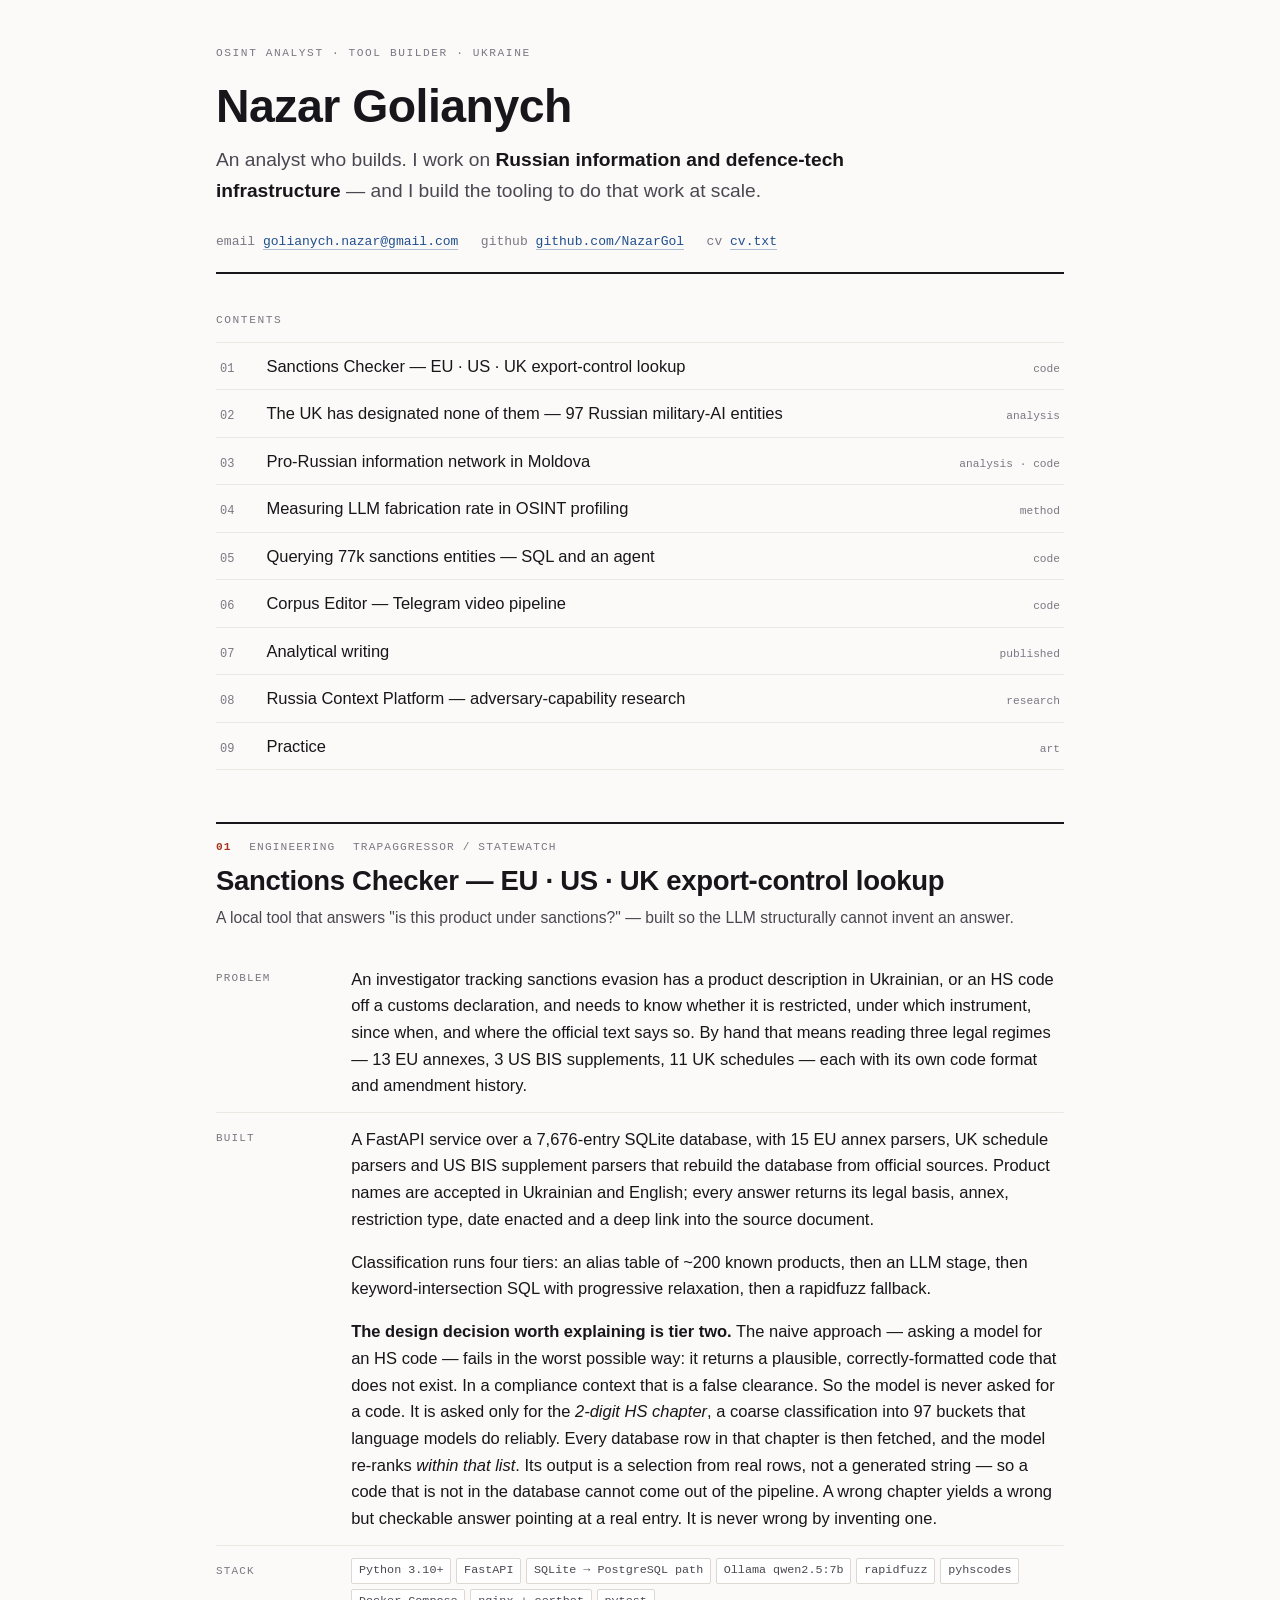
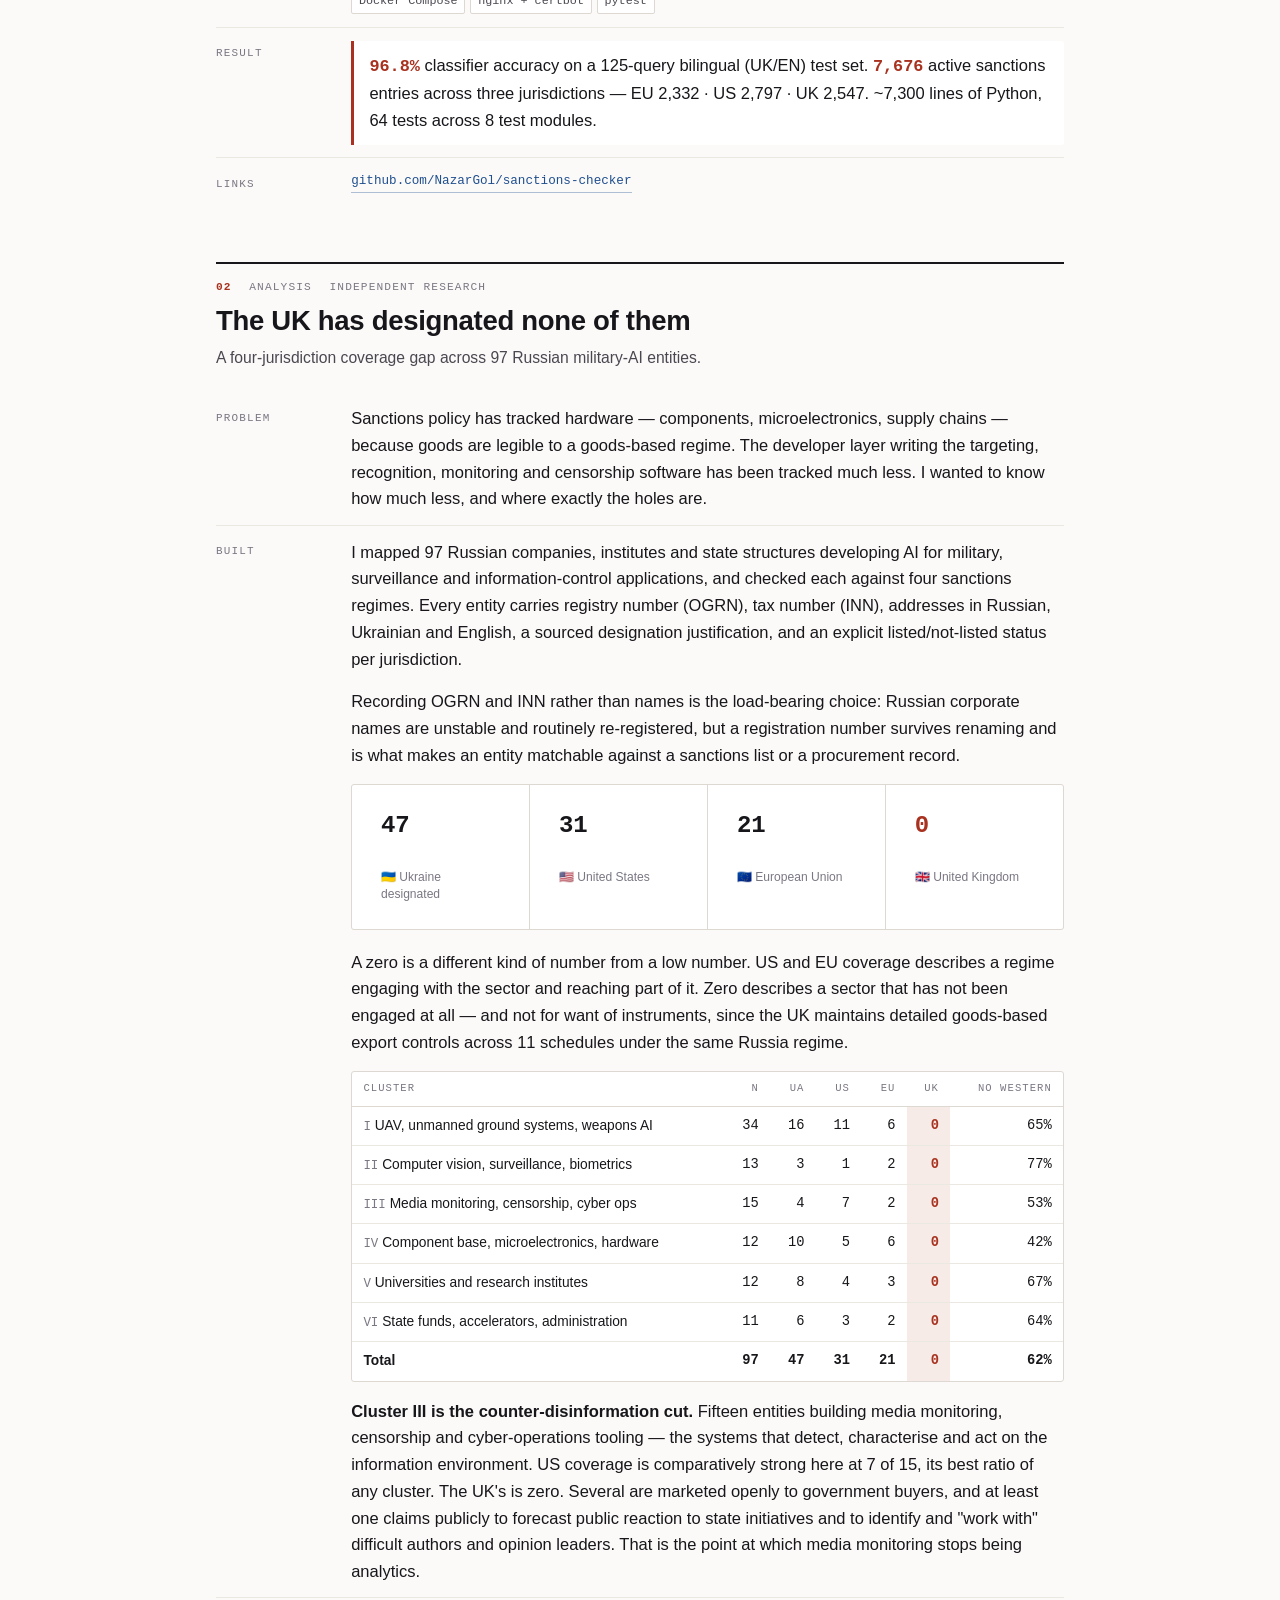
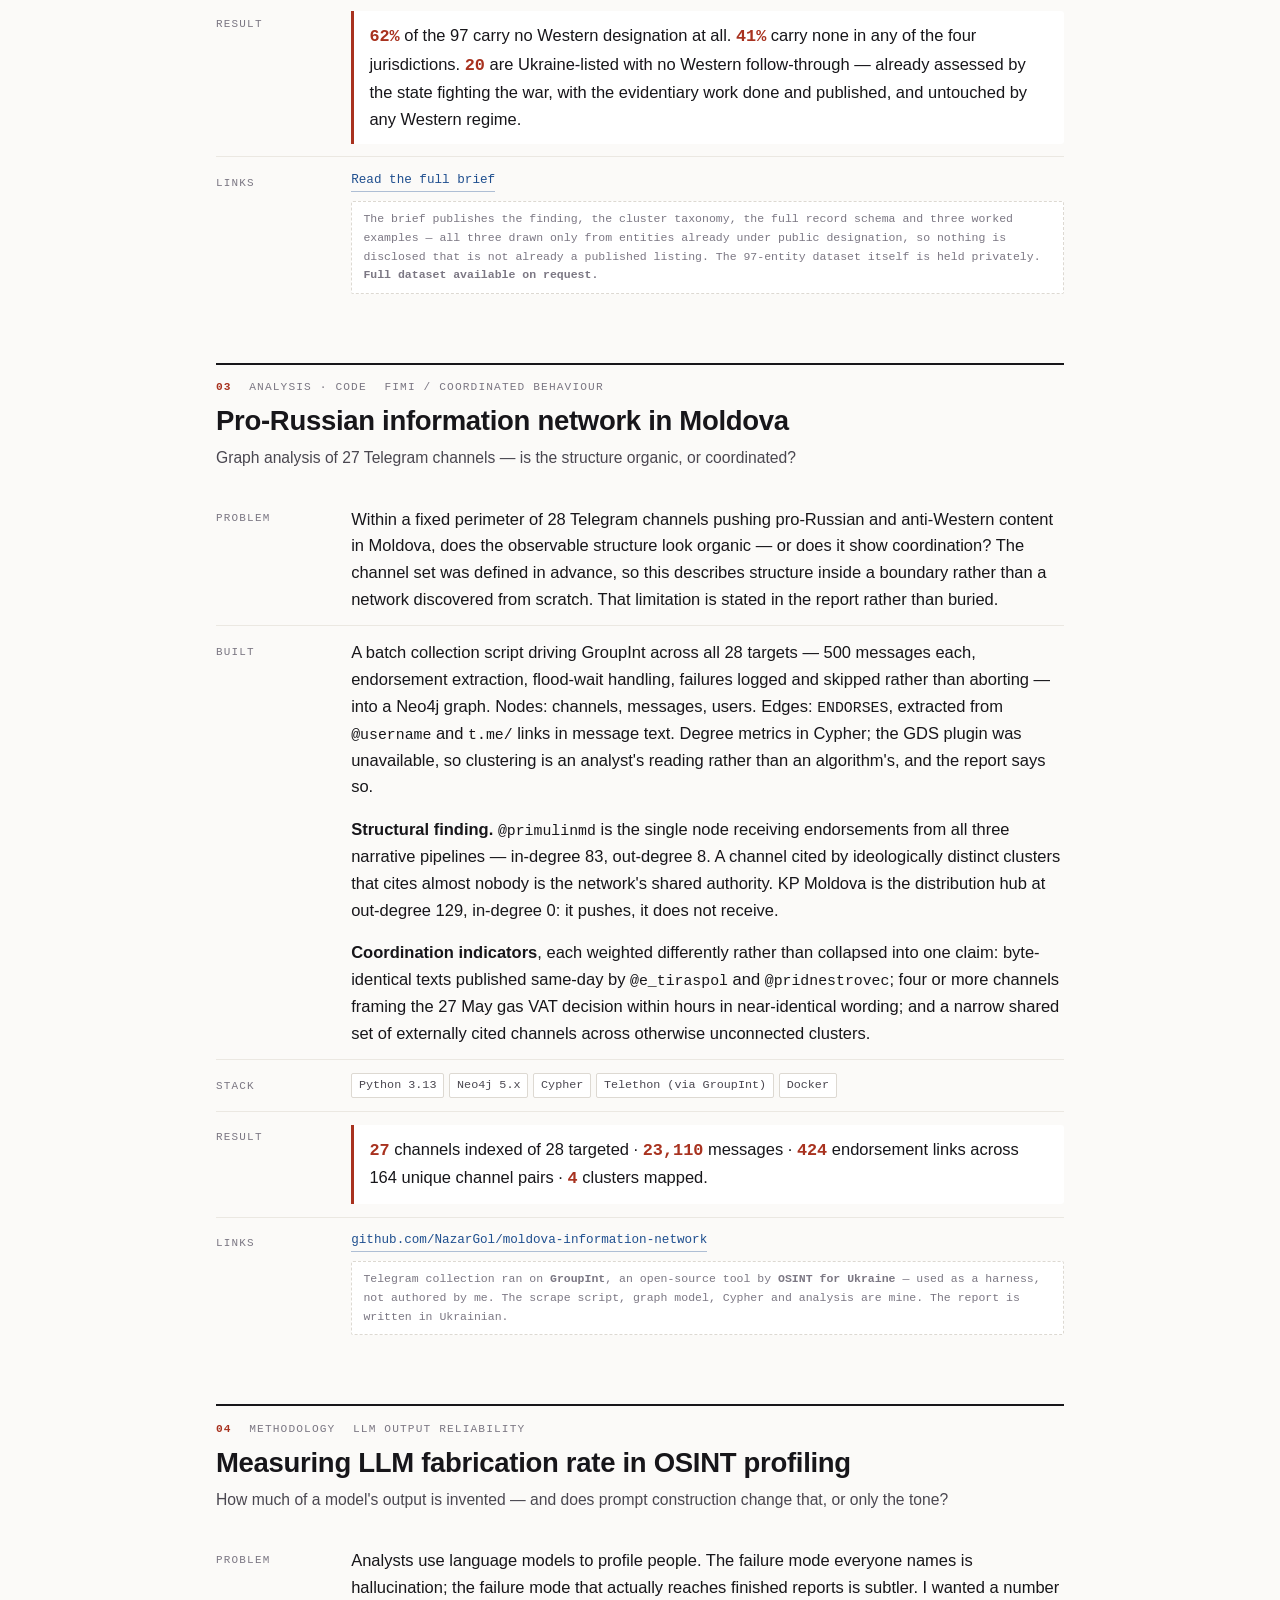
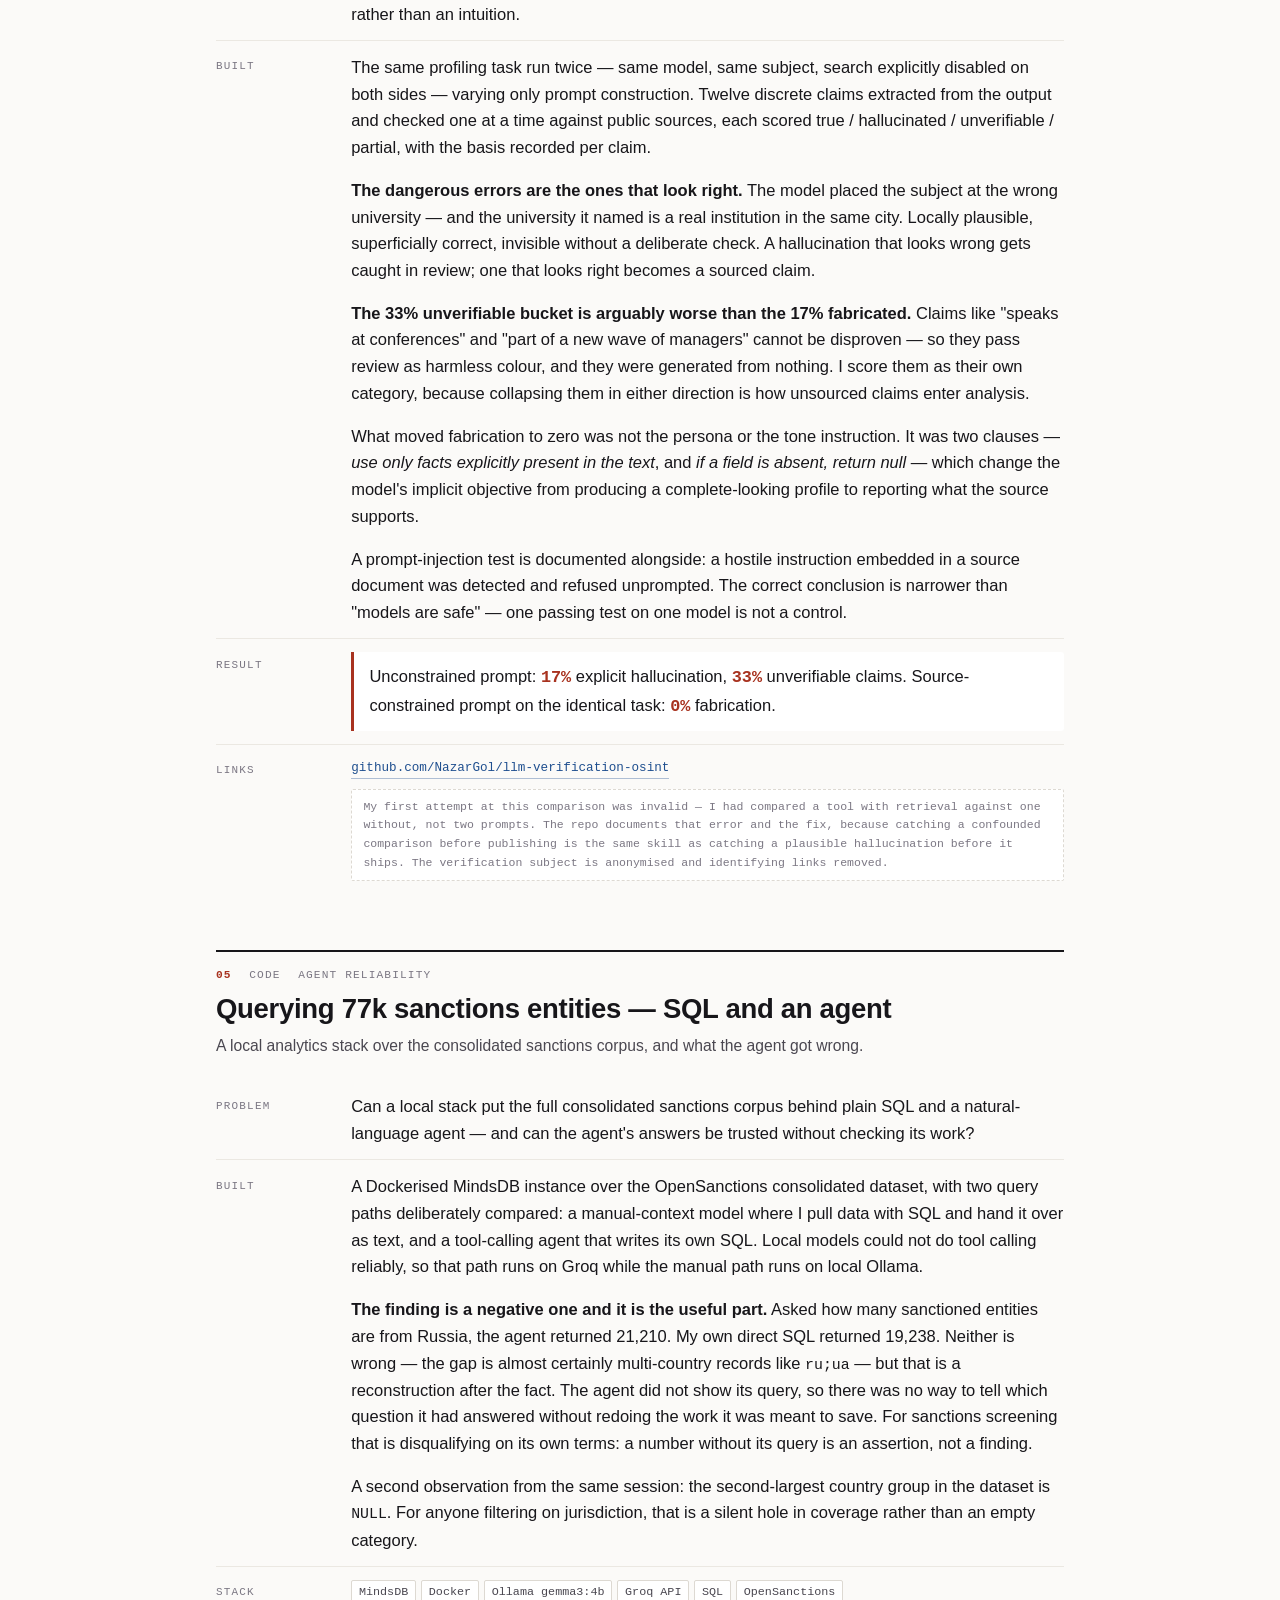
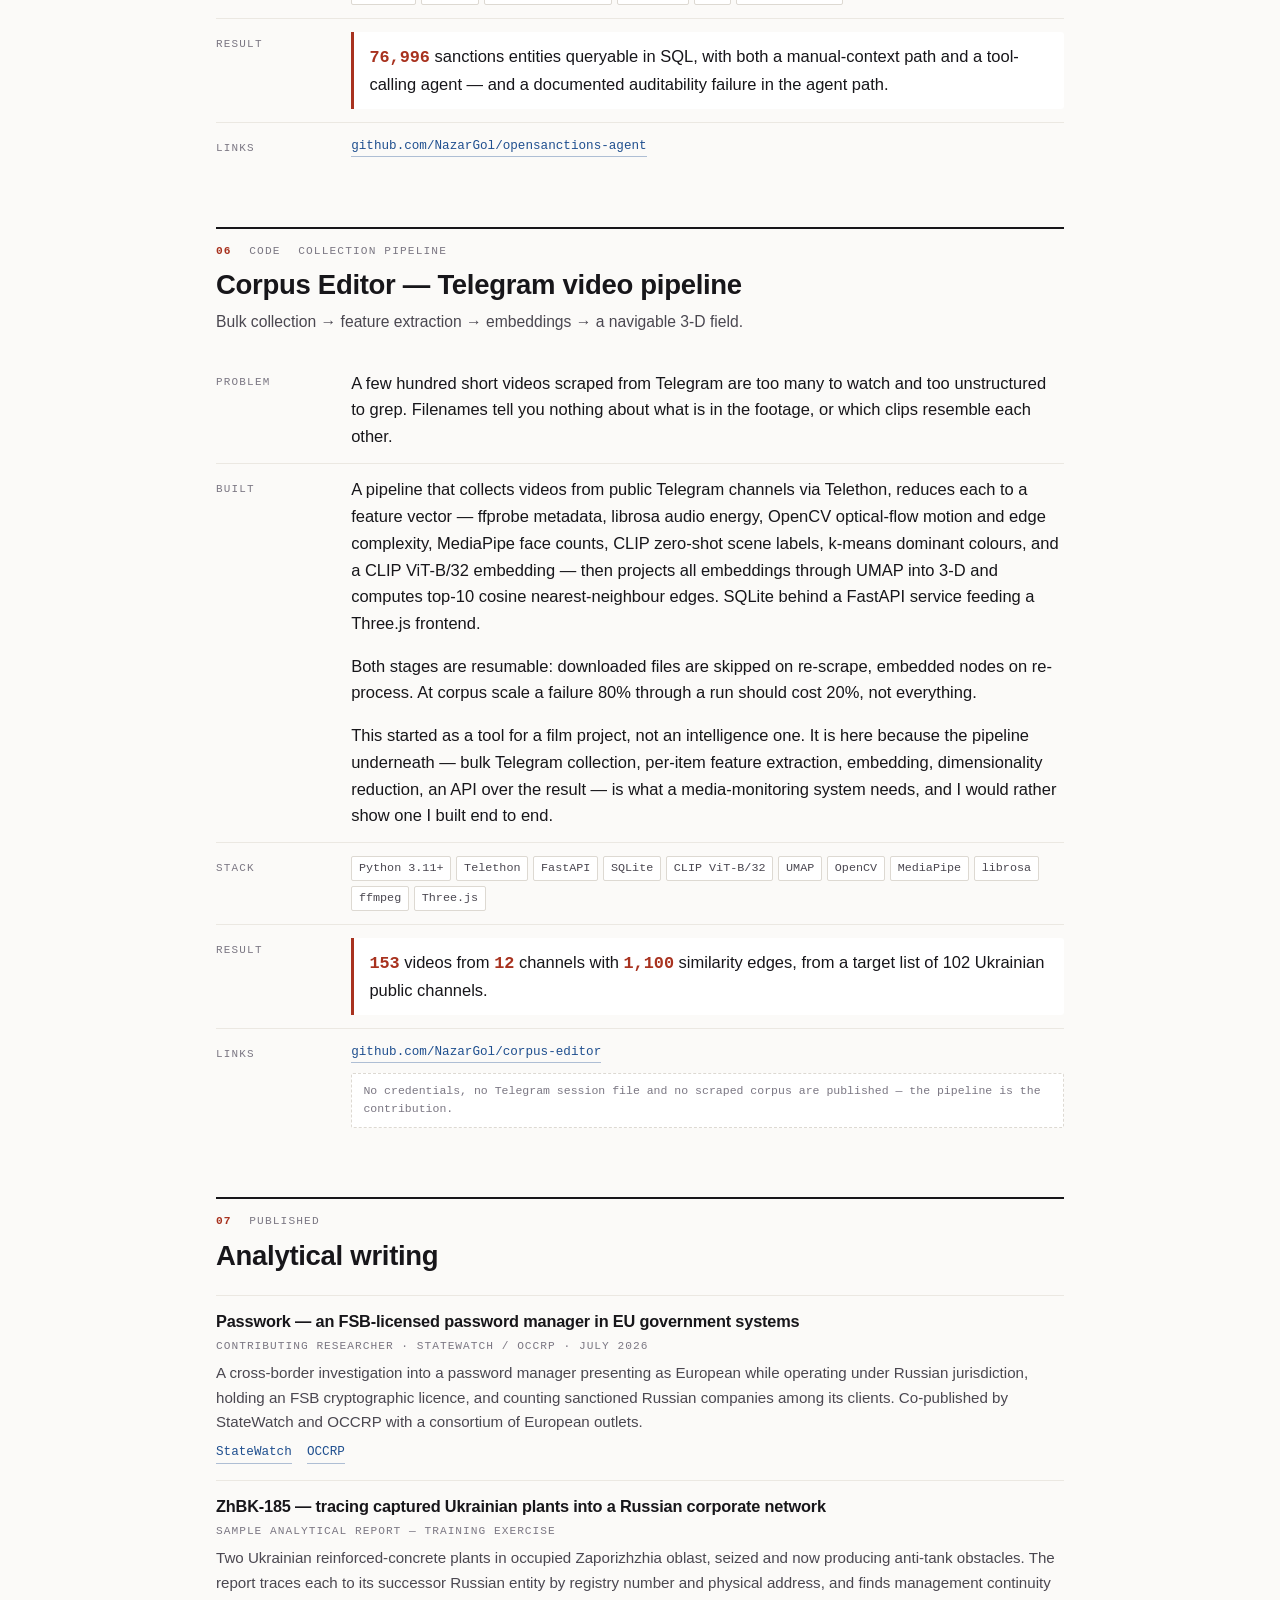
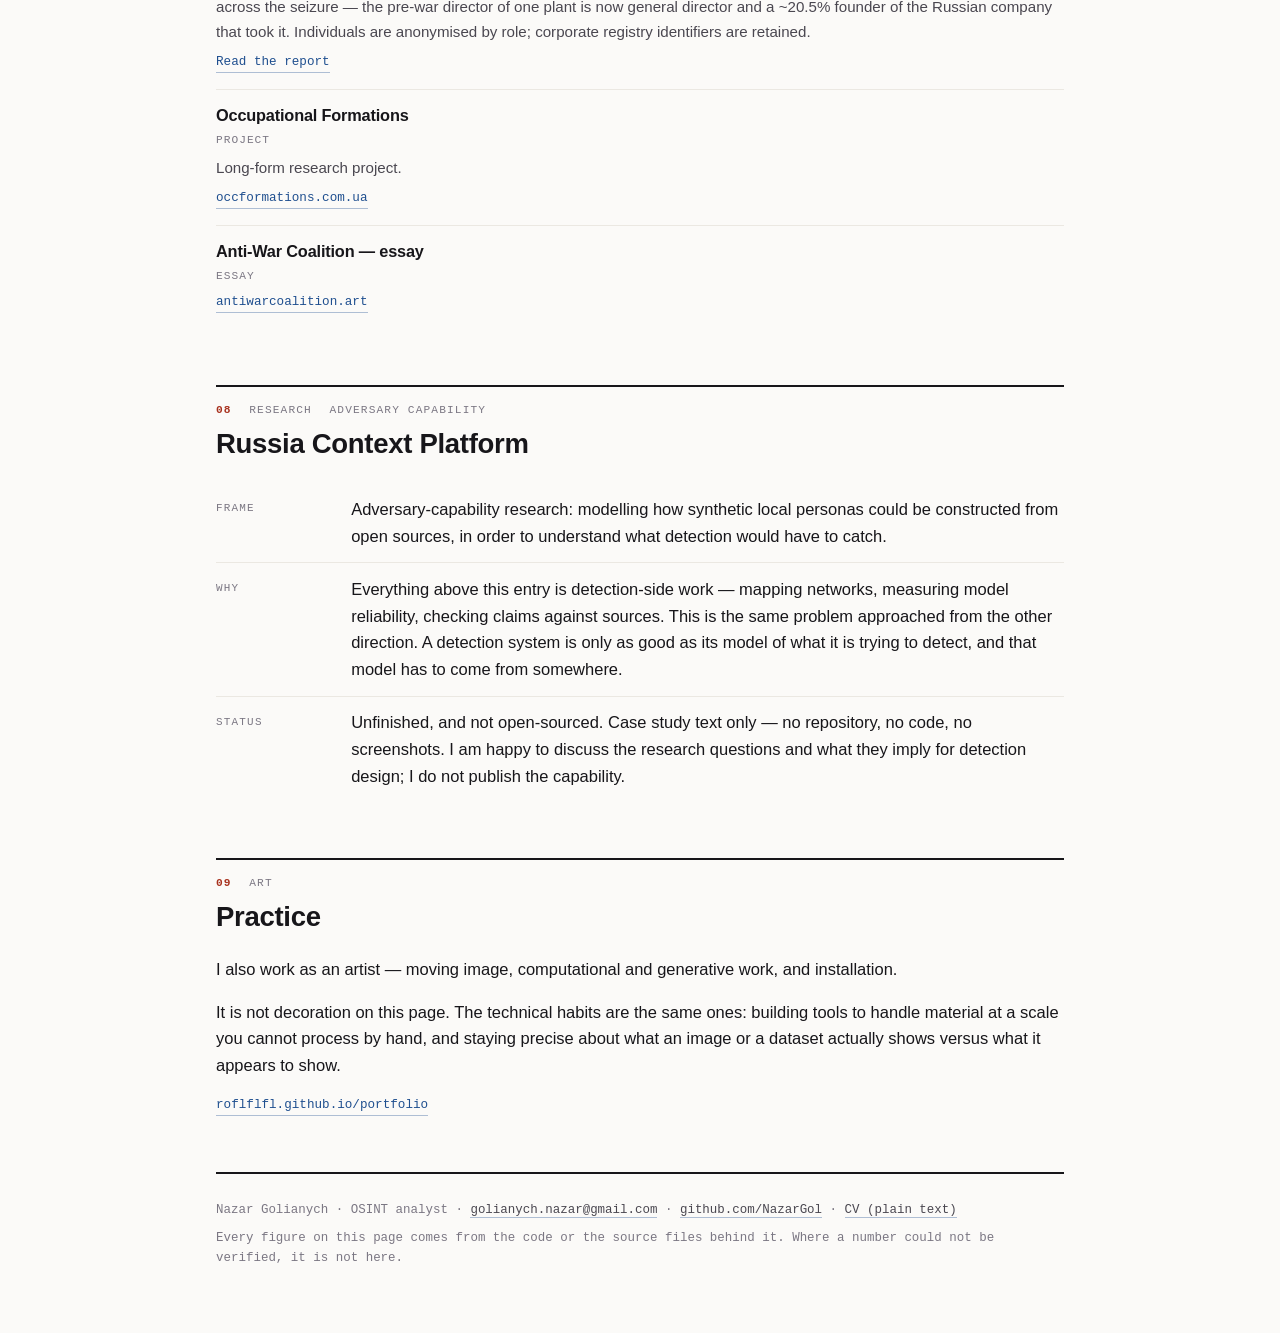
==== index.html @ b8a7a2e7 "Render briefs as standalone HTML pages GitHub Pages serves .md as raw text, so the two analytical br" ====
<!DOCTYPE html>
<html lang="en">
<head>
<meta charset="utf-8">
<meta name="viewport" content="width=device-width, initial-scale=1">
<title>Nazar Golianych — OSINT analyst who builds</title>
<meta name="description" content="OSINT analyst and tool-builder. Russian information and defence-tech infrastructure, and the tooling to do that work at scale.">
<style>
:root{
  --bg:#fbfaf8; --panel:#ffffff; --ink:#17161a; --ink-2:#4a4750; --ink-3:#7b7783;
  --rule:#ddd9d2; --rule-2:#ebe8e2;
  --stamp:#a8321f; --stamp-bg:#f7ebe8;
  --null:#a5a1a9; --null-bg:#f2f0ed;
  --link:#1f4f8f;
  --mono:ui-monospace,"SF Mono",SFMono-Regular,Menlo,Consolas,"Liberation Mono",monospace;
  --sans:-apple-system,BlinkMacSystemFont,"Segoe UI",Inter,Roboto,"Helvetica Neue",Arial,sans-serif;
}
@media (prefers-color-scheme:dark){
  :root:not([data-theme="light"]){
    --bg:#131318; --panel:#191920; --ink:#eceae6; --ink-2:#b3afb8; --ink-3:#837f8b;
    --rule:#2f2f39; --rule-2:#24242c;
    --stamp:#e8705a; --stamp-bg:#2c1b18;
    --null:#6e6a76; --null-bg:#212129;
    --link:#7aa9e6;
  }
}
:root[data-theme="dark"]{
  --bg:#131318; --panel:#191920; --ink:#eceae6; --ink-2:#b3afb8; --ink-3:#837f8b;
  --rule:#2f2f39; --rule-2:#24242c;
  --stamp:#e8705a; --stamp-bg:#2c1b18;
  --null:#6e6a76; --null-bg:#212129;
  --link:#7aa9e6;
}
*{box-sizing:border-box}
html{-webkit-text-size-adjust:100%}
body{
  margin:0; background:var(--bg); color:var(--ink);
  font-family:var(--sans); font-size:16.5px; line-height:1.62;
  font-variant-numeric:tabular-nums;
}
.wrap{max-width:56rem; margin:0 auto; padding:0 1.5rem}
a{color:var(--link); text-decoration:none; border-bottom:1px solid color-mix(in srgb,var(--link) 35%,transparent)}
a:hover{border-bottom-color:var(--link)}
a:focus-visible,summary:focus-visible{outline:2px solid var(--stamp); outline-offset:3px; border-radius:2px}
h1,h2,h3{line-height:1.22; letter-spacing:-0.011em; font-weight:640; margin:0}
p{margin:0 0 1rem}
ul{margin:0 0 1rem; padding-left:1.15rem}
li{margin:.3rem 0}
code,.mono{font-family:var(--mono); font-size:.9em}

/* ---------- masthead ---------- */
header.top{border-bottom:2px solid var(--ink); padding:2.75rem 0 1.25rem; margin-bottom:2.5rem}
.eyebrow{font-family:var(--mono); font-size:.7rem; letter-spacing:.14em; text-transform:uppercase; color:var(--ink-3); margin-bottom:1rem}
h1{font-size:clamp(1.9rem,5.2vw,2.9rem); margin-bottom:.6rem}
.thesis{font-size:clamp(1.02rem,2.4vw,1.2rem); color:var(--ink-2); max-width:44rem; margin-bottom:1.5rem}
.thesis strong{color:var(--ink); font-weight:620}
.contact{display:flex; flex-wrap:wrap; gap:.5rem 1.4rem; font-family:var(--mono); font-size:.815rem; color:var(--ink-2)}
.contact span.k{color:var(--ink-3)}

/* ---------- index ---------- */
nav.index{margin:0 0 3.25rem}
nav.index h2{font-family:var(--mono); font-size:.7rem; letter-spacing:.14em; text-transform:uppercase; color:var(--ink-3); font-weight:500; margin-bottom:.9rem}
nav.index ol{list-style:none; margin:0; padding:0; border-top:1px solid var(--rule-2)}
nav.index li{margin:0; border-bottom:1px solid var(--rule-2)}
nav.index a{display:flex; gap:1rem; align-items:baseline; padding:.62rem .25rem; border:0; color:var(--ink)}
nav.index a:hover{background:var(--panel); color:var(--link)}
nav.index .n{font-family:var(--mono); font-size:.75rem; color:var(--ink-3); min-width:1.9rem}
nav.index .t{flex:1}
nav.index .k{font-family:var(--mono); font-size:.7rem; color:var(--ink-3); text-align:right}

/* ---------- record ---------- */
article.rec{margin:0 0 3.5rem; scroll-margin-top:1.5rem}
.rec-head{border-top:2px solid var(--ink); padding-top:.85rem; margin-bottom:1.4rem}
.rec-meta{display:flex; flex-wrap:wrap; gap:.35rem 1.1rem; font-family:var(--mono); font-size:.7rem;
  letter-spacing:.1em; text-transform:uppercase; color:var(--ink-3); margin-bottom:.5rem}
.rec-meta .idx{color:var(--stamp); font-weight:600}
.rec h2{font-size:clamp(1.3rem,3.4vw,1.72rem); margin-bottom:.45rem}
.rec .sub{color:var(--ink-2); font-size:.98rem}

.field{display:grid; grid-template-columns:7.2rem 1fr; gap:0 1.25rem; padding:.8rem 0; border-bottom:1px solid var(--rule-2)}
.field:last-of-type{border-bottom:0}
.field > dt{font-family:var(--mono); font-size:.685rem; letter-spacing:.11em; text-transform:uppercase; color:var(--ink-3); padding-top:.28rem}
.field > dd{margin:0}
.field > dd > p:last-child{margin-bottom:0}
@media (max-width:34rem){
  .field{grid-template-columns:1fr; gap:.3rem}
  .field > dt{padding-top:0}
}

.result{background:var(--panel); border-left:3px solid var(--stamp); padding:.7rem .95rem; border-radius:0 3px 3px 0}
.result p{margin:0}
.result strong{font-family:var(--mono); font-size:1.02em; color:var(--stamp)}

.stack{display:flex; flex-wrap:wrap; gap:.32rem}
.stack span{font-family:var(--mono); font-size:.735rem; color:var(--ink-2);
  border:1px solid var(--rule); border-radius:2px; padding:.13rem .42rem; background:var(--panel)}

.links{display:flex; flex-wrap:wrap; gap:.4rem .95rem; font-family:var(--mono); font-size:.79rem}

/* ---------- jurisdiction matrix ---------- */
.matrix-wrap{overflow-x:auto; margin:0 0 1rem; border:1px solid var(--rule); border-radius:3px; background:var(--panel)}
table.matrix{border-collapse:collapse; width:100%; min-width:31rem; font-size:.86rem}
table.matrix th,table.matrix td{padding:.5rem .7rem; text-align:left; border-bottom:1px solid var(--rule-2)}
table.matrix thead th{font-family:var(--mono); font-size:.66rem; letter-spacing:.1em; text-transform:uppercase;
  color:var(--ink-3); font-weight:500; border-bottom:1px solid var(--rule); white-space:nowrap}
table.matrix tbody tr:last-child td{border-bottom:0}
table.matrix td.num,table.matrix th.num{text-align:right; font-family:var(--mono); font-variant-numeric:tabular-nums}
table.matrix tr.total td{border-top:1px solid var(--rule); font-weight:640}
td.zero{color:var(--stamp); font-weight:700; background:var(--stamp-bg)}
.cl{font-family:var(--mono); font-size:.78rem; color:var(--ink-3)}

.headline-stat{display:grid; grid-template-columns:repeat(auto-fit,minmax(8.5rem,1fr)); gap:1px;
  background:var(--rule); border:1px solid var(--rule); border-radius:3px; margin:0 0 1.15rem; overflow:hidden}
.headline-stat div{background:var(--panel); padding:.85rem .9rem}
.headline-stat .v{font-family:var(--mono); font-size:1.5rem; font-weight:650; line-height:1.1; color:var(--ink)}
.headline-stat .v.hot{color:var(--stamp)}
.headline-stat .l{font-size:.755rem; color:var(--ink-3); margin-top:.2rem; line-height:1.35}

/* ---------- writing ---------- */
.piece{border-top:1px solid var(--rule-2); padding:1rem 0}
.piece:first-of-type{border-top:0}
.piece h3{font-size:1.02rem; margin-bottom:.32rem}
.piece .role{font-family:var(--mono); font-size:.7rem; letter-spacing:.09em; text-transform:uppercase; color:var(--ink-3); margin-bottom:.42rem}
.piece p{margin-bottom:.45rem; color:var(--ink-2); font-size:.945rem}
.piece .links{margin-top:.3rem}

.flag{font-family:var(--mono); font-size:.72rem; color:var(--ink-3);
  border:1px dashed var(--rule); border-radius:2px; padding:.5rem .7rem; margin:.6rem 0 0; background:var(--panel)}

footer{border-top:2px solid var(--ink); margin-top:1.5rem; padding:1.6rem 0 3.5rem;
  font-family:var(--mono); font-size:.78rem; color:var(--ink-3)}
footer a{color:var(--ink-2)}
footer p{margin:0 0 .5rem}
.skip{position:absolute; left:-9999px}
.skip:focus{left:.5rem; top:.5rem; position:fixed; background:var(--panel); color:var(--ink);
  padding:.6rem .9rem; border:2px solid var(--stamp); border-radius:3px; z-index:9}
@media (prefers-reduced-motion:reduce){*{animation:none!important; transition:none!important; scroll-behavior:auto!important}}
@media (prefers-reduced-motion:no-preference){html{scroll-behavior:smooth}}
</style>
</head>
<body>
<a class="skip" href="#work">Skip to work</a>

<div class="wrap">

<header class="top">
  <div class="eyebrow">OSINT analyst · tool builder · Ukraine</div>
  <h1>Nazar Golianych</h1>
  <p class="thesis">An analyst who builds. I work on <strong>Russian information and defence-tech infrastructure</strong> — and I build the tooling to do that work at scale.</p>
  <div class="contact">
    <span><span class="k">email</span> <a href="mailto:golianych.nazar@gmail.com">golianych.nazar@gmail.com</a></span>
    <span><span class="k">github</span> <a href="https://github.com/NazarGol">github.com/NazarGol</a></span>
    <span><span class="k">cv</span> <a href="cv.txt">cv.txt</a></span>
  </div>
</header>

<main id="work">

<nav class="index" aria-label="Contents">
  <h2>Contents</h2>
  <ol>
    <li><a href="#sanctions-checker"><span class="n">01</span><span class="t">Sanctions Checker — EU · US · UK export-control lookup</span><span class="k">code</span></a></li>
    <li><a href="#russian-military-ai"><span class="n">02</span><span class="t">The UK has designated none of them — 97 Russian military-AI entities</span><span class="k">analysis</span></a></li>
    <li><a href="#moldova"><span class="n">03</span><span class="t">Pro-Russian information network in Moldova</span><span class="k">analysis · code</span></a></li>
    <li><a href="#llm-verification"><span class="n">04</span><span class="t">Measuring LLM fabrication rate in OSINT profiling</span><span class="k">method</span></a></li>
    <li><a href="#opensanctions"><span class="n">05</span><span class="t">Querying 77k sanctions entities — SQL and an agent</span><span class="k">code</span></a></li>
    <li><a href="#corpus-editor"><span class="n">06</span><span class="t">Corpus Editor — Telegram video pipeline</span><span class="k">code</span></a></li>
    <li><a href="#writing"><span class="n">07</span><span class="t">Analytical writing</span><span class="k">published</span></a></li>
    <li><a href="#rcp"><span class="n">08</span><span class="t">Russia Context Platform — adversary-capability research</span><span class="k">research</span></a></li>
    <li><a href="#practice"><span class="n">09</span><span class="t">Practice</span><span class="k">art</span></a></li>
  </ol>
</nav>

<!-- 01 ------------------------------------------------------------------ -->
<article class="rec" id="sanctions-checker">
  <div class="rec-head">
    <div class="rec-meta"><span class="idx">01</span><span>Engineering</span><span>TrapAggressor / StateWatch</span></div>
    <h2>Sanctions Checker — EU · US · UK export-control lookup</h2>
    <p class="sub">A local tool that answers "is this product under sanctions?" — built so the LLM structurally cannot invent an answer.</p>
  </div>
  <dl>
    <div class="field"><dt>Problem</dt><dd>
      <p>An investigator tracking sanctions evasion has a product description in Ukrainian, or an HS code off a customs declaration, and needs to know whether it is restricted, under which instrument, since when, and where the official text says so. By hand that means reading three legal regimes — 13 EU annexes, 3 US BIS supplements, 11 UK schedules — each with its own code format and amendment history.</p></dd></div>

    <div class="field"><dt>Built</dt><dd>
      <p>A FastAPI service over a 7,676-entry SQLite database, with 15 EU annex parsers, UK schedule parsers and US BIS supplement parsers that rebuild the database from official sources. Product names are accepted in Ukrainian and English; every answer returns its legal basis, annex, restriction type, date enacted and a deep link into the source document.</p>
      <p>Classification runs four tiers: an alias table of ~200 known products, then an LLM stage, then keyword-intersection SQL with progressive relaxation, then a rapidfuzz fallback.</p>
      <p><strong>The design decision worth explaining is tier two.</strong> The naive approach — asking a model for an HS code — fails in the worst possible way: it returns a plausible, correctly-formatted code that does not exist. In a compliance context that is a false clearance. So the model is never asked for a code. It is asked only for the <em>2-digit HS chapter</em>, a coarse classification into 97 buckets that language models do reliably. Every database row in that chapter is then fetched, and the model re-ranks <em>within that list</em>. Its output is a selection from real rows, not a generated string — so a code that is not in the database cannot come out of the pipeline. A wrong chapter yields a wrong but checkable answer pointing at a real entry. It is never wrong by inventing one.</p></dd></div>

    <div class="field"><dt>Stack</dt><dd><div class="stack">
      <span>Python 3.10+</span><span>FastAPI</span><span>SQLite → PostgreSQL path</span><span>Ollama qwen2.5:7b</span><span>rapidfuzz</span><span>pyhscodes</span><span>Docker Compose</span><span>nginx + certbot</span><span>pytest</span>
    </div></dd></div>

    <div class="field"><dt>Result</dt><dd><div class="result">
      <p><strong>96.8%</strong> classifier accuracy on a 125-query bilingual (UK/EN) test set. <strong>7,676</strong> active sanctions entries across three jurisdictions — EU 2,332 · US 2,797 · UK 2,547. ~7,300 lines of Python, 64 tests across 8 test modules.</p>
    </div></dd></div>

    <div class="field"><dt>Links</dt><dd><div class="links">
      <a href="https://github.com/NazarGol/sanctions-checker">github.com/NazarGol/sanctions-checker</a>
    </div></dd></div>
  </dl>
</article>

<!-- 02 ------------------------------------------------------------------ -->
<article class="rec" id="russian-military-ai">
  <div class="rec-head">
    <div class="rec-meta"><span class="idx">02</span><span>Analysis</span><span>Independent research</span></div>
    <h2>The UK has designated none of them</h2>
    <p class="sub">A four-jurisdiction coverage gap across 97 Russian military-AI entities.</p>
  </div>
  <dl>
    <div class="field"><dt>Problem</dt><dd>
      <p>Sanctions policy has tracked hardware — components, microelectronics, supply chains — because goods are legible to a goods-based regime. The developer layer writing the targeting, recognition, monitoring and censorship software has been tracked much less. I wanted to know how much less, and where exactly the holes are.</p></dd></div>

    <div class="field"><dt>Built</dt><dd>
      <p>I mapped 97 Russian companies, institutes and state structures developing AI for military, surveillance and information-control applications, and checked each against four sanctions regimes. Every entity carries registry number (OGRN), tax number (INN), addresses in Russian, Ukrainian and English, a sourced designation justification, and an explicit listed/not-listed status per jurisdiction.</p>
      <p>Recording OGRN and INN rather than names is the load-bearing choice: Russian corporate names are unstable and routinely re-registered, but a registration number survives renaming and is what makes an entity matchable against a sanctions list or a procurement record.</p>
      <div class="headline-stat">
        <div><div class="v">47</div><div class="l">🇺🇦 Ukraine designated</div></div>
        <div><div class="v">31</div><div class="l">🇺🇸 United States</div></div>
        <div><div class="v">21</div><div class="l">🇪🇺 European Union</div></div>
        <div><div class="v hot">0</div><div class="l">🇬🇧 United Kingdom</div></div>
      </div>
      <p>A zero is a different kind of number from a low number. US and EU coverage describes a regime engaging with the sector and reaching part of it. Zero describes a sector that has not been engaged at all — and not for want of instruments, since the UK maintains detailed goods-based export controls across 11 schedules under the same Russia regime.</p>
      <div class="matrix-wrap">
      <table class="matrix">
        <caption class="skip">Sanctions coverage by cluster and jurisdiction</caption>
        <thead><tr>
          <th>Cluster</th><th class="num">n</th><th class="num">UA</th><th class="num">US</th><th class="num">EU</th><th class="num">UK</th><th class="num">No Western</th>
        </tr></thead>
        <tbody>
          <tr><td><span class="cl">I</span> UAV, unmanned ground systems, weapons AI</td><td class="num">34</td><td class="num">16</td><td class="num">11</td><td class="num">6</td><td class="num zero">0</td><td class="num">65%</td></tr>
          <tr><td><span class="cl">II</span> Computer vision, surveillance, biometrics</td><td class="num">13</td><td class="num">3</td><td class="num">1</td><td class="num">2</td><td class="num zero">0</td><td class="num">77%</td></tr>
          <tr><td><span class="cl">III</span> Media monitoring, censorship, cyber ops</td><td class="num">15</td><td class="num">4</td><td class="num">7</td><td class="num">2</td><td class="num zero">0</td><td class="num">53%</td></tr>
          <tr><td><span class="cl">IV</span> Component base, microelectronics, hardware</td><td class="num">12</td><td class="num">10</td><td class="num">5</td><td class="num">6</td><td class="num zero">0</td><td class="num">42%</td></tr>
          <tr><td><span class="cl">V</span> Universities and research institutes</td><td class="num">12</td><td class="num">8</td><td class="num">4</td><td class="num">3</td><td class="num zero">0</td><td class="num">67%</td></tr>
          <tr><td><span class="cl">VI</span> State funds, accelerators, administration</td><td class="num">11</td><td class="num">6</td><td class="num">3</td><td class="num">2</td><td class="num zero">0</td><td class="num">64%</td></tr>
          <tr class="total"><td>Total</td><td class="num">97</td><td class="num">47</td><td class="num">31</td><td class="num">21</td><td class="num zero">0</td><td class="num">62%</td></tr>
        </tbody>
      </table>
      </div>
      <p><strong>Cluster III is the counter-disinformation cut.</strong> Fifteen entities building media monitoring, censorship and cyber-operations tooling — the systems that detect, characterise and act on the information environment. US coverage is comparatively strong here at 7 of 15, its best ratio of any cluster. The UK's is zero. Several are marketed openly to government buyers, and at least one claims publicly to forecast public reaction to state initiatives and to identify and "work with" difficult authors and opinion leaders. That is the point at which media monitoring stops being analytics.</p></dd></div>

    <div class="field"><dt>Result</dt><dd><div class="result">
      <p><strong>62%</strong> of the 97 carry no Western designation at all. <strong>41%</strong> carry none in any of the four jurisdictions. <strong>20</strong> are Ukraine-listed with no Western follow-through — already assessed by the state fighting the war, with the evidentiary work done and published, and untouched by any Western regime.</p>
    </div></dd></div>

    <div class="field"><dt>Links</dt><dd>
      <div class="links"><a href="briefs/russian-military-ai.html">Read the full brief</a></div>
      <p class="flag">The brief publishes the finding, the cluster taxonomy, the full record schema and three worked examples — all three drawn only from entities already under public designation, so nothing is disclosed that is not already a published listing. The 97-entity dataset itself is held privately. <strong>Full dataset available on request.</strong></p></dd></div>
  </dl>
</article>

<!-- 03 ------------------------------------------------------------------ -->
<article class="rec" id="moldova">
  <div class="rec-head">
    <div class="rec-meta"><span class="idx">03</span><span>Analysis · Code</span><span>FIMI / coordinated behaviour</span></div>
    <h2>Pro-Russian information network in Moldova</h2>
    <p class="sub">Graph analysis of 27 Telegram channels — is the structure organic, or coordinated?</p>
  </div>
  <dl>
    <div class="field"><dt>Problem</dt><dd>
      <p>Within a fixed perimeter of 28 Telegram channels pushing pro-Russian and anti-Western content in Moldova, does the observable structure look organic — or does it show coordination? The channel set was defined in advance, so this describes structure inside a boundary rather than a network discovered from scratch. That limitation is stated in the report rather than buried.</p></dd></div>

    <div class="field"><dt>Built</dt><dd>
      <p>A batch collection script driving GroupInt across all 28 targets — 500 messages each, endorsement extraction, flood-wait handling, failures logged and skipped rather than aborting — into a Neo4j graph. Nodes: channels, messages, users. Edges: <code>ENDORSES</code>, extracted from <code>@username</code> and <code>t.me/</code> links in message text. Degree metrics in Cypher; the GDS plugin was unavailable, so clustering is an analyst's reading rather than an algorithm's, and the report says so.</p>
      <p><strong>Structural finding.</strong> <code>@primulinmd</code> is the single node receiving endorsements from all three narrative pipelines — in-degree 83, out-degree 8. A channel cited by ideologically distinct clusters that cites almost nobody is the network's shared authority. KP Moldova is the distribution hub at out-degree 129, in-degree 0: it pushes, it does not receive.</p>
      <p><strong>Coordination indicators</strong>, each weighted differently rather than collapsed into one claim: byte-identical texts published same-day by <code>@e_tiraspol</code> and <code>@pridnestrovec</code>; four or more channels framing the 27 May gas VAT decision within hours in near-identical wording; and a narrow shared set of externally cited channels across otherwise unconnected clusters.</p></dd></div>

    <div class="field"><dt>Stack</dt><dd><div class="stack">
      <span>Python 3.13</span><span>Neo4j 5.x</span><span>Cypher</span><span>Telethon (via GroupInt)</span><span>Docker</span>
    </div></dd></div>

    <div class="field"><dt>Result</dt><dd><div class="result">
      <p><strong>27</strong> channels indexed of 28 targeted · <strong>23,110</strong> messages · <strong>424</strong> endorsement links across 164 unique channel pairs · <strong>4</strong> clusters mapped.</p>
    </div></dd></div>

    <div class="field"><dt>Links</dt><dd><div class="links">
      <a href="https://github.com/NazarGol/moldova-information-network">github.com/NazarGol/moldova-information-network</a>
    </div>
    <p class="flag">Telegram collection ran on <strong>GroupInt</strong>, an open-source tool by <strong>OSINT for Ukraine</strong> — used as a harness, not authored by me. The scrape script, graph model, Cypher and analysis are mine. The report is written in Ukrainian.</p></dd></div>
  </dl>
</article>

<!-- 04 ------------------------------------------------------------------ -->
<article class="rec" id="llm-verification">
  <div class="rec-head">
    <div class="rec-meta"><span class="idx">04</span><span>Methodology</span><span>LLM output reliability</span></div>
    <h2>Measuring LLM fabrication rate in OSINT profiling</h2>
    <p class="sub">How much of a model's output is invented — and does prompt construction change that, or only the tone?</p>
  </div>
  <dl>
    <div class="field"><dt>Problem</dt><dd>
      <p>Analysts use language models to profile people. The failure mode everyone names is hallucination; the failure mode that actually reaches finished reports is subtler. I wanted a number rather than an intuition.</p></dd></div>

    <div class="field"><dt>Built</dt><dd>
      <p>The same profiling task run twice — same model, same subject, search explicitly disabled on both sides — varying only prompt construction. Twelve discrete claims extracted from the output and checked one at a time against public sources, each scored true / hallucinated / unverifiable / partial, with the basis recorded per claim.</p>
      <p><strong>The dangerous errors are the ones that look right.</strong> The model placed the subject at the wrong university — and the university it named is a real institution in the same city. Locally plausible, superficially correct, invisible without a deliberate check. A hallucination that looks wrong gets caught in review; one that looks right becomes a sourced claim.</p>
      <p><strong>The 33% unverifiable bucket is arguably worse than the 17% fabricated.</strong> Claims like "speaks at conferences" and "part of a new wave of managers" cannot be disproven — so they pass review as harmless colour, and they were generated from nothing. I score them as their own category, because collapsing them in either direction is how unsourced claims enter analysis.</p>
      <p>What moved fabrication to zero was not the persona or the tone instruction. It was two clauses — <em>use only facts explicitly present in the text</em>, and <em>if a field is absent, return null</em> — which change the model's implicit objective from producing a complete-looking profile to reporting what the source supports.</p>
      <p>A prompt-injection test is documented alongside: a hostile instruction embedded in a source document was detected and refused unprompted. The correct conclusion is narrower than "models are safe" — one passing test on one model is not a control.</p></dd></div>

    <div class="field"><dt>Result</dt><dd><div class="result">
      <p>Unconstrained prompt: <strong>17%</strong> explicit hallucination, <strong>33%</strong> unverifiable claims. Source-constrained prompt on the identical task: <strong>0%</strong> fabrication.</p>
    </div></dd></div>

    <div class="field"><dt>Links</dt><dd><div class="links">
      <a href="https://github.com/NazarGol/llm-verification-osint">github.com/NazarGol/llm-verification-osint</a>
    </div>
    <p class="flag">My first attempt at this comparison was invalid — I had compared a tool with retrieval against one without, not two prompts. The repo documents that error and the fix, because catching a confounded comparison before publishing is the same skill as catching a plausible hallucination before it ships. The verification subject is anonymised and identifying links removed.</p></dd></div>
  </dl>
</article>

<!-- 05 ------------------------------------------------------------------ -->
<article class="rec" id="opensanctions">
  <div class="rec-head">
    <div class="rec-meta"><span class="idx">05</span><span>Code</span><span>Agent reliability</span></div>
    <h2>Querying 77k sanctions entities — SQL and an agent</h2>
    <p class="sub">A local analytics stack over the consolidated sanctions corpus, and what the agent got wrong.</p>
  </div>
  <dl>
    <div class="field"><dt>Problem</dt><dd>
      <p>Can a local stack put the full consolidated sanctions corpus behind plain SQL and a natural-language agent — and can the agent's answers be trusted without checking its work?</p></dd></div>

    <div class="field"><dt>Built</dt><dd>
      <p>A Dockerised MindsDB instance over the OpenSanctions consolidated dataset, with two query paths deliberately compared: a manual-context model where I pull data with SQL and hand it over as text, and a tool-calling agent that writes its own SQL. Local models could not do tool calling reliably, so that path runs on Groq while the manual path runs on local Ollama.</p>
      <p><strong>The finding is a negative one and it is the useful part.</strong> Asked how many sanctioned entities are from Russia, the agent returned 21,210. My own direct SQL returned 19,238. Neither is wrong — the gap is almost certainly multi-country records like <code>ru;ua</code> — but that is a reconstruction after the fact. The agent did not show its query, so there was no way to tell which question it had answered without redoing the work it was meant to save. For sanctions screening that is disqualifying on its own terms: a number without its query is an assertion, not a finding.</p>
      <p>A second observation from the same session: the second-largest country group in the dataset is <code>NULL</code>. For anyone filtering on jurisdiction, that is a silent hole in coverage rather than an empty category.</p></dd></div>

    <div class="field"><dt>Stack</dt><dd><div class="stack">
      <span>MindsDB</span><span>Docker</span><span>Ollama gemma3:4b</span><span>Groq API</span><span>SQL</span><span>OpenSanctions</span>
    </div></dd></div>

    <div class="field"><dt>Result</dt><dd><div class="result">
      <p><strong>76,996</strong> sanctions entities queryable in SQL, with both a manual-context path and a tool-calling agent — and a documented auditability failure in the agent path.</p>
    </div></dd></div>

    <div class="field"><dt>Links</dt><dd><div class="links">
      <a href="https://github.com/NazarGol/opensanctions-agent">github.com/NazarGol/opensanctions-agent</a>
    </div></dd></div>
  </dl>
</article>

<!-- 06 ------------------------------------------------------------------ -->
<article class="rec" id="corpus-editor">
  <div class="rec-head">
    <div class="rec-meta"><span class="idx">06</span><span>Code</span><span>Collection pipeline</span></div>
    <h2>Corpus Editor — Telegram video pipeline</h2>
    <p class="sub">Bulk collection → feature extraction → embeddings → a navigable 3-D field.</p>
  </div>
  <dl>
    <div class="field"><dt>Problem</dt><dd>
      <p>A few hundred short videos scraped from Telegram are too many to watch and too unstructured to grep. Filenames tell you nothing about what is in the footage, or which clips resemble each other.</p></dd></div>

    <div class="field"><dt>Built</dt><dd>
      <p>A pipeline that collects videos from public Telegram channels via Telethon, reduces each to a feature vector — ffprobe metadata, librosa audio energy, OpenCV optical-flow motion and edge complexity, MediaPipe face counts, CLIP zero-shot scene labels, k-means dominant colours, and a CLIP ViT-B/32 embedding — then projects all embeddings through UMAP into 3-D and computes top-10 cosine nearest-neighbour edges. SQLite behind a FastAPI service feeding a Three.js frontend.</p>
      <p>Both stages are resumable: downloaded files are skipped on re-scrape, embedded nodes on re-process. At corpus scale a failure 80% through a run should cost 20%, not everything.</p>
      <p>This started as a tool for a film project, not an intelligence one. It is here because the pipeline underneath — bulk Telegram collection, per-item feature extraction, embedding, dimensionality reduction, an API over the result — is what a media-monitoring system needs, and I would rather show one I built end to end.</p></dd></div>

    <div class="field"><dt>Stack</dt><dd><div class="stack">
      <span>Python 3.11+</span><span>Telethon</span><span>FastAPI</span><span>SQLite</span><span>CLIP ViT-B/32</span><span>UMAP</span><span>OpenCV</span><span>MediaPipe</span><span>librosa</span><span>ffmpeg</span><span>Three.js</span>
    </div></dd></div>

    <div class="field"><dt>Result</dt><dd><div class="result">
      <p><strong>153</strong> videos from <strong>12</strong> channels with <strong>1,100</strong> similarity edges, from a target list of 102 Ukrainian public channels.</p>
    </div></dd></div>

    <div class="field"><dt>Links</dt><dd><div class="links">
      <a href="https://github.com/NazarGol/corpus-editor">github.com/NazarGol/corpus-editor</a>
    </div>
    <p class="flag">No credentials, no Telegram session file and no scraped corpus are published — the pipeline is the contribution.</p></dd></div>
  </dl>
</article>

<!-- 07 ------------------------------------------------------------------ -->
<article class="rec" id="writing">
  <div class="rec-head">
    <div class="rec-meta"><span class="idx">07</span><span>Published</span></div>
    <h2>Analytical writing</h2>
  </div>

  <div class="piece">
    <h3>Passwork — an FSB-licensed password manager in EU government systems</h3>
    <div class="role">Contributing researcher · StateWatch / OCCRP · July 2026</div>
    <p>A cross-border investigation into a password manager presenting as European while operating under Russian jurisdiction, holding an FSB cryptographic licence, and counting sanctioned Russian companies among its clients. Co-published by StateWatch and OCCRP with a consortium of European outlets.</p>
    <div class="links">
      <a href="https://statewatch.org.ua/en/publications/rozsliduvannia/sanktsii/passwork-fsb-password-manager-eu-government/">StateWatch</a>
      <a href="https://www.occrp.org/en/investigation/european-password-manager-shares-origins-and-updates-with-state-certified-russian-firm">OCCRP</a>
    </div>
  </div>

  <div class="piece">
    <h3>ZhBK-185 — tracing captured Ukrainian plants into a Russian corporate network</h3>
    <div class="role">Sample analytical report — training exercise</div>
    <p>Two Ukrainian reinforced-concrete plants in occupied Zaporizhzhia oblast, seized and now producing anti-tank obstacles. The report traces each to its successor Russian entity by registry number and physical address, and finds management continuity across the seizure — the pre-war director of one plant is now general director and a ~20.5% founder of the Russian company that took it. Individuals are anonymised by role; corporate registry identifiers are retained.</p>
    <div class="links"><a href="briefs/zhbk-185.html">Read the report</a></div>
  </div>

  <div class="piece">
    <h3>Occupational Formations</h3>
    <div class="role">Project</div>
    <p>Long-form research project.</p>
    <div class="links"><a href="https://occformations.com.ua/">occformations.com.ua</a></div>
  </div>

  <div class="piece">
    <h3>Anti-War Coalition — essay</h3>
    <div class="role">Essay</div>
    <div class="links"><a href="https://antiwarcoalition.art/texts/16375855-5189-4da4-a8ee-12f2aff4d59e">antiwarcoalition.art</a></div>
  </div>
</article>

<!-- 08 ------------------------------------------------------------------ -->
<article class="rec" id="rcp">
  <div class="rec-head">
    <div class="rec-meta"><span class="idx">08</span><span>Research</span><span>Adversary capability</span></div>
    <h2>Russia Context Platform</h2>
  </div>
  <dl>
    <div class="field"><dt>Frame</dt><dd>
      <p>Adversary-capability research: modelling how synthetic local personas could be constructed from open sources, in order to understand what detection would have to catch.</p></dd></div>
    <div class="field"><dt>Why</dt><dd>
      <p>Everything above this entry is detection-side work — mapping networks, measuring model reliability, checking claims against sources. This is the same problem approached from the other direction. A detection system is only as good as its model of what it is trying to detect, and that model has to come from somewhere.</p></dd></div>
    <div class="field"><dt>Status</dt><dd>
      <p>Unfinished, and not open-sourced. Case study text only — no repository, no code, no screenshots. I am happy to discuss the research questions and what they imply for detection design; I do not publish the capability.</p></dd></div>
  </dl>
</article>

<!-- 09 ------------------------------------------------------------------ -->
<article class="rec" id="practice">
  <div class="rec-head">
    <div class="rec-meta"><span class="idx">09</span><span>Art</span></div>
    <h2>Practice</h2>
  </div>
  <p>I also work as an artist — moving image, computational and generative work, and installation.</p>
  <p>It is not decoration on this page. The technical habits are the same ones: building tools to handle material at a scale you cannot process by hand, and staying precise about what an image or a dataset actually shows versus what it appears to show.</p>
  <div class="links"><a href="https://roflflfl.github.io/portfolio">roflflfl.github.io/portfolio</a></div>
</article>

</main>

<footer>
  <p>Nazar Golianych · OSINT analyst · <a href="mailto:golianych.nazar@gmail.com">golianych.nazar@gmail.com</a> · <a href="https://github.com/NazarGol">github.com/NazarGol</a> · <a href="cv.txt">CV (plain text)</a></p>
  <p>Every figure on this page comes from the code or the source files behind it. Where a number could not be verified, it is not here.</p>
</footer>

</div>
</body>
</html>
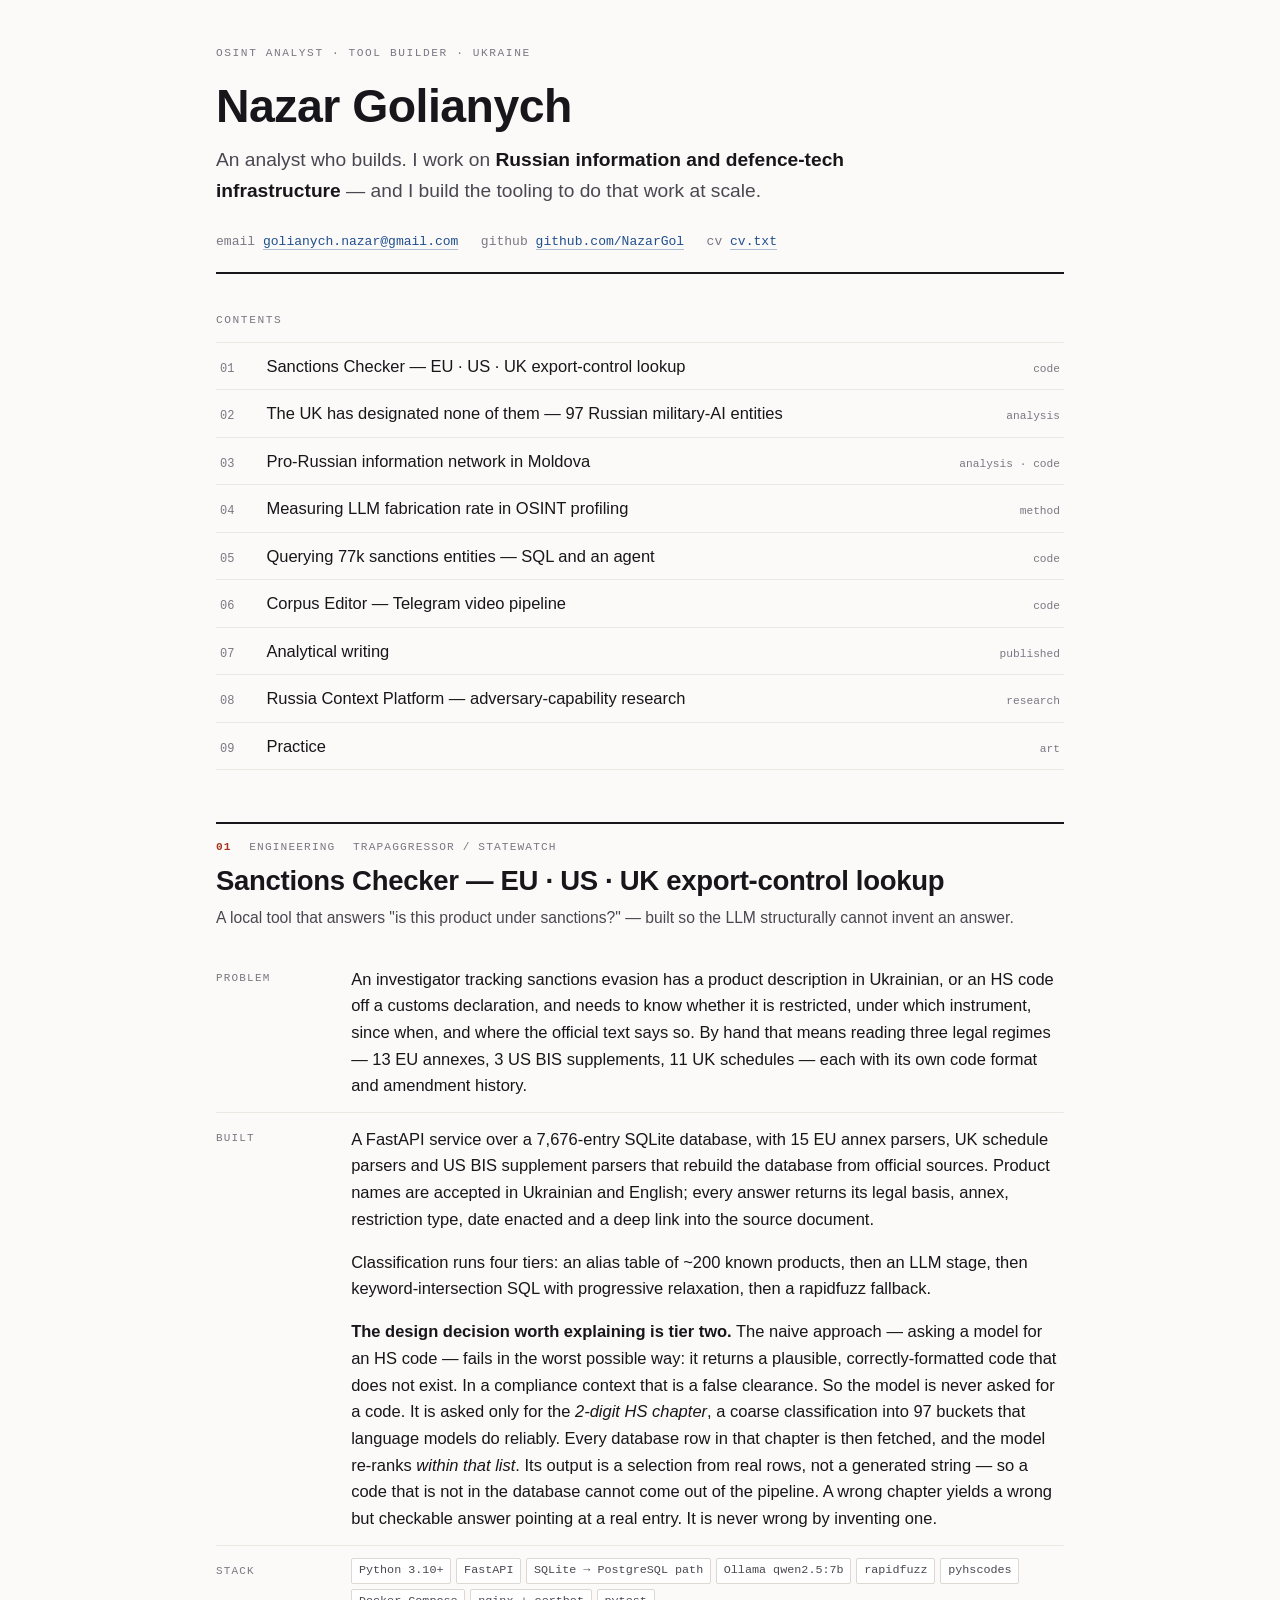
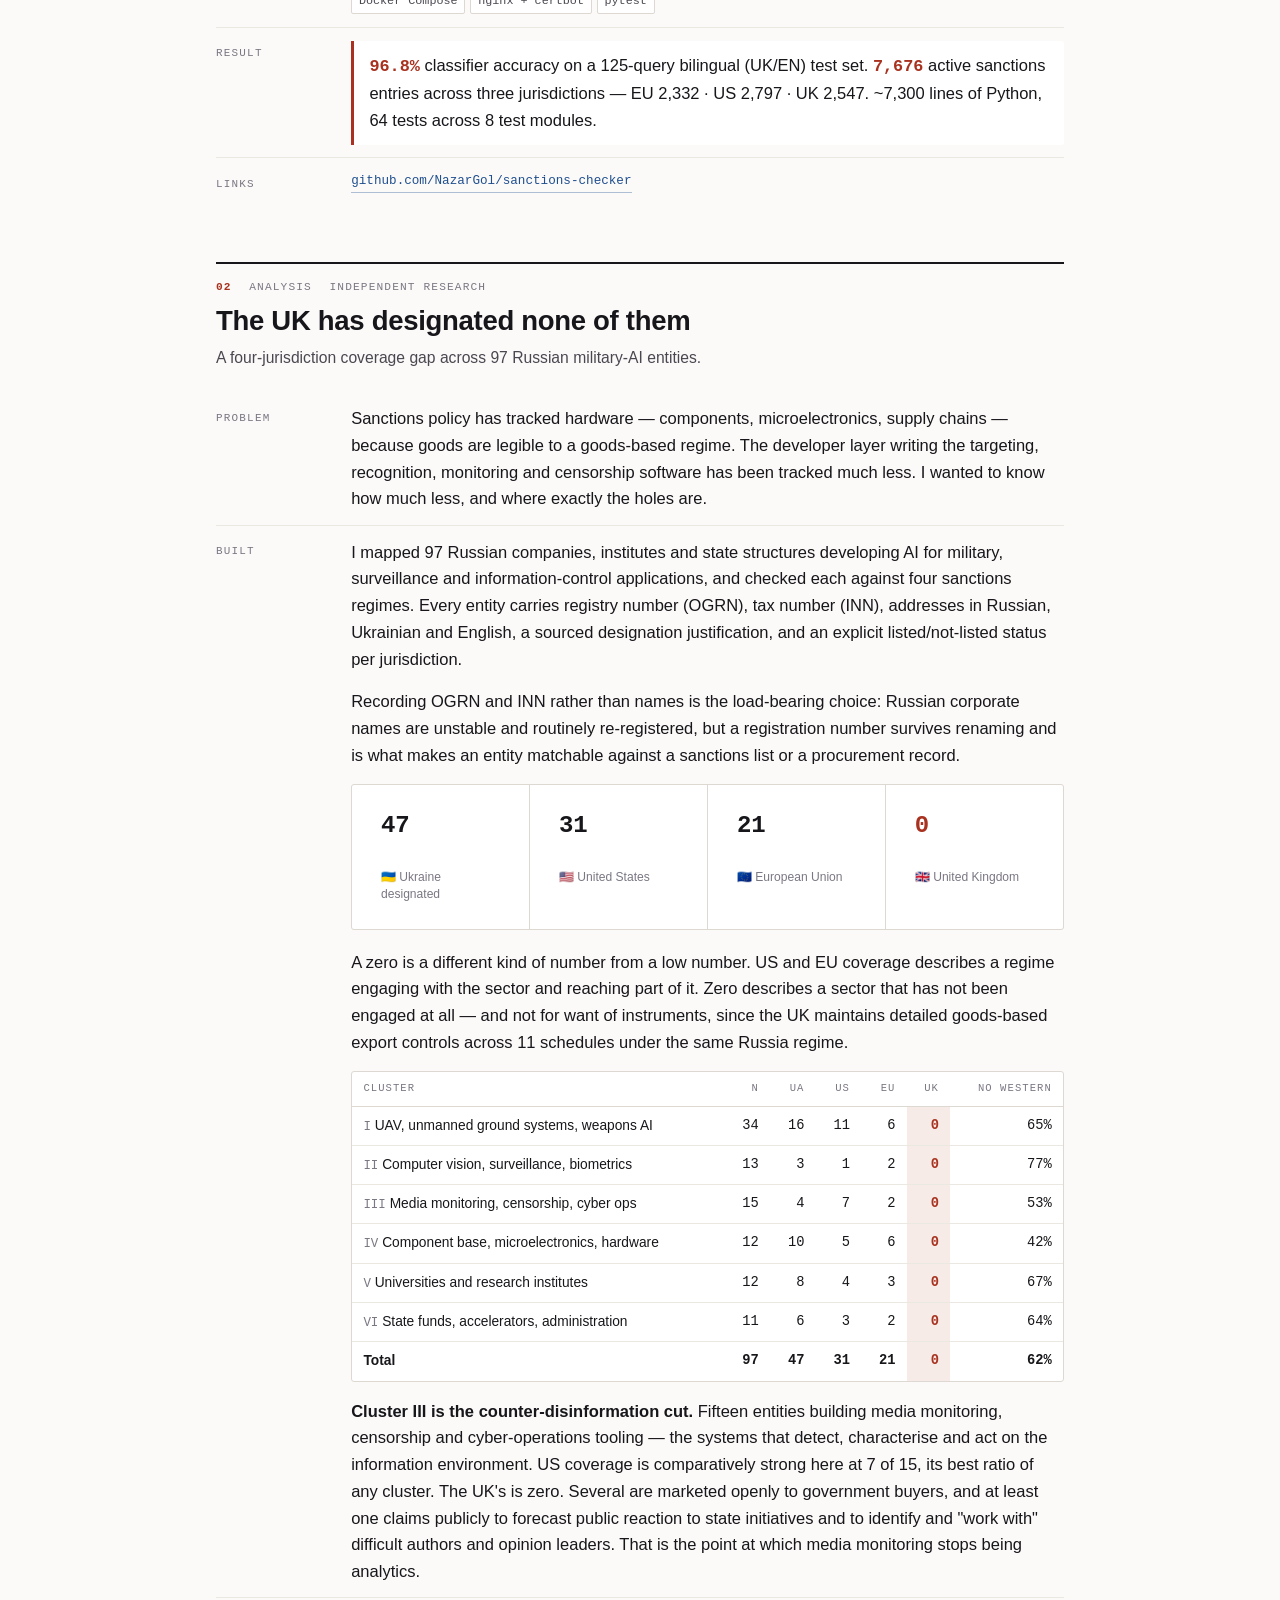
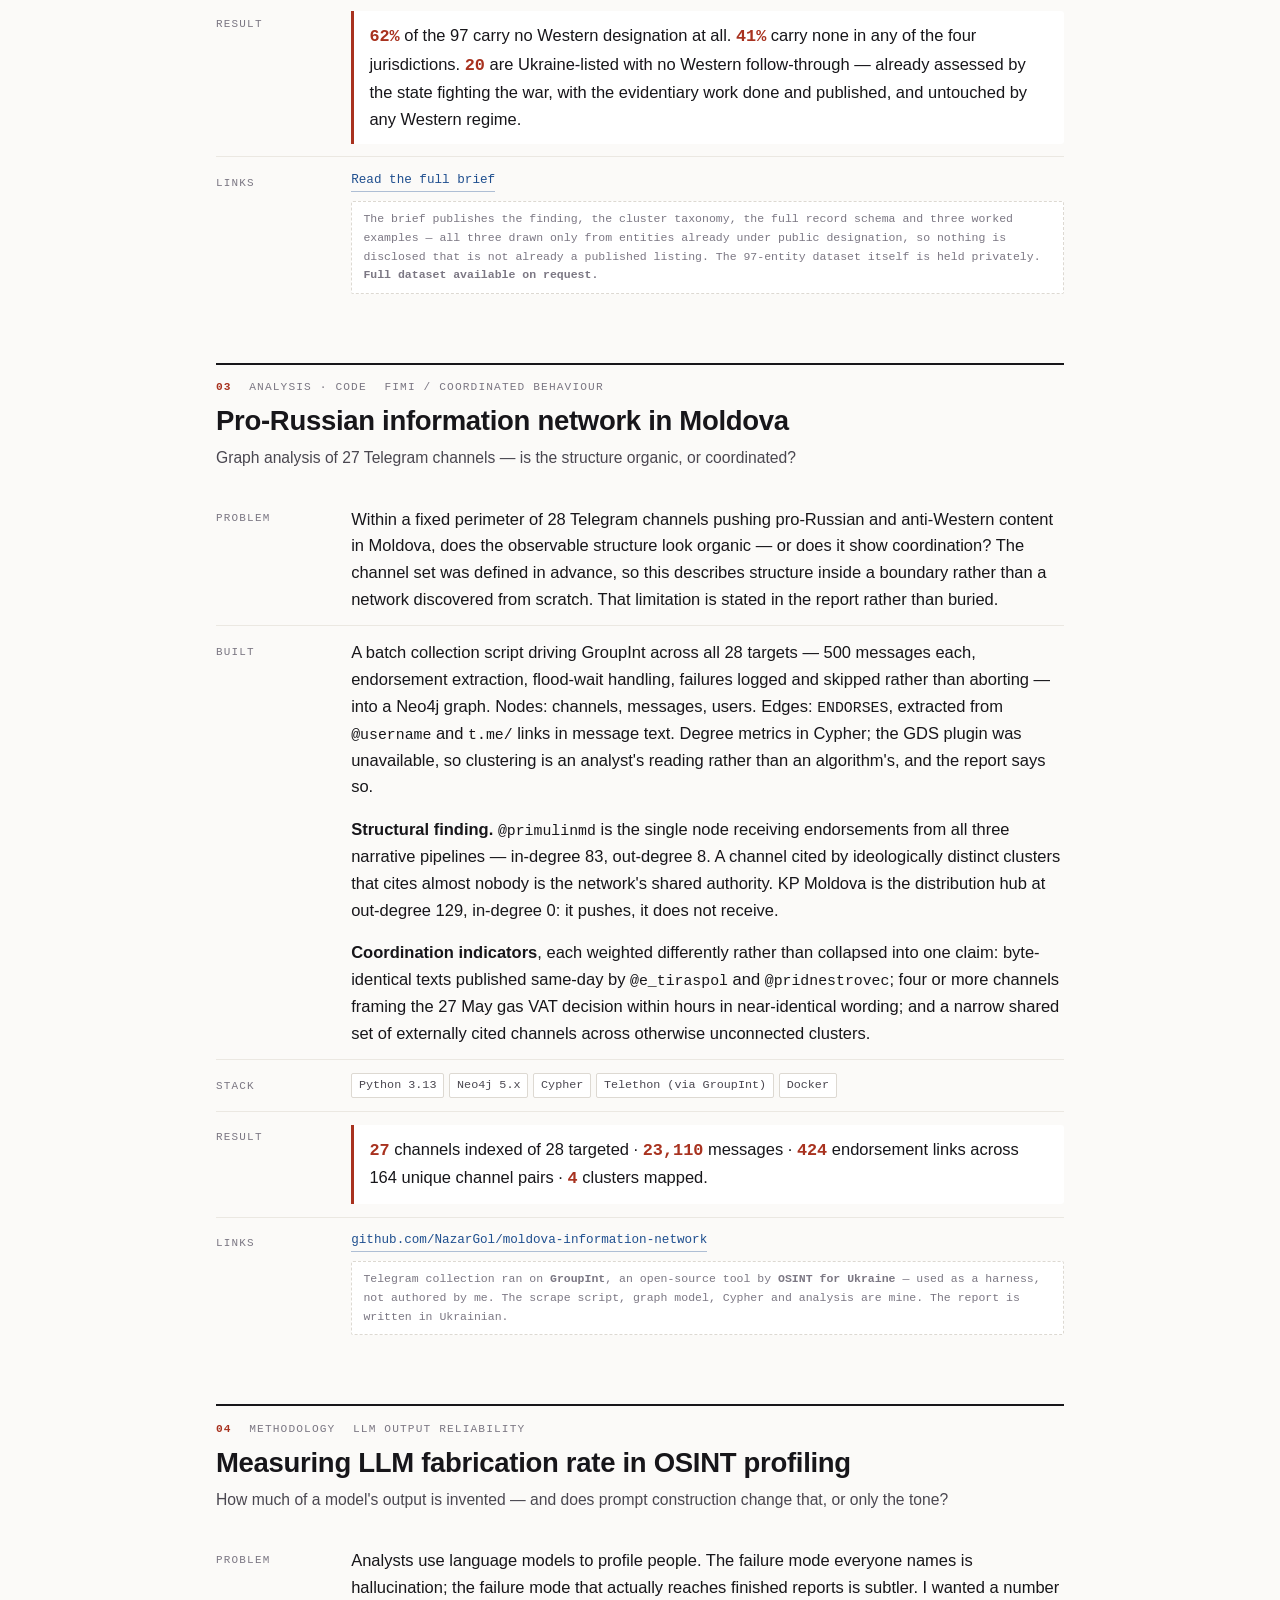
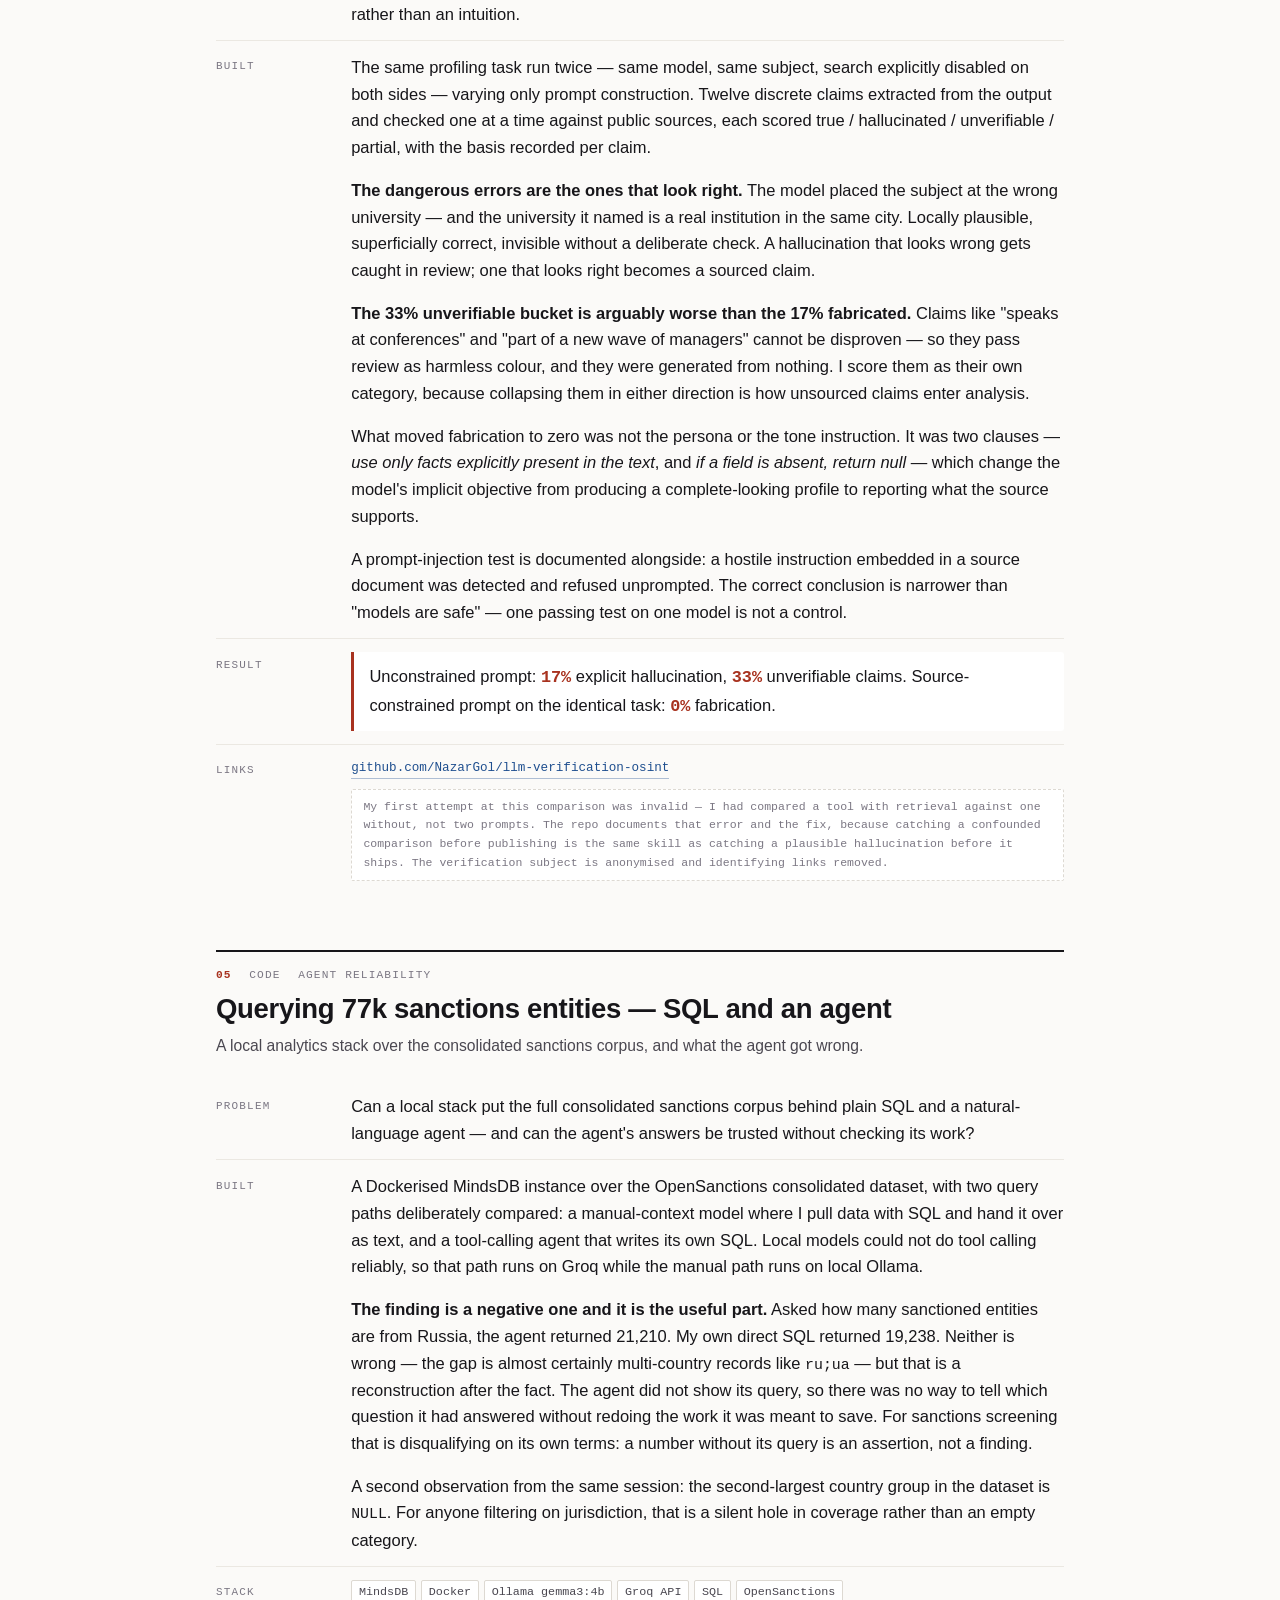
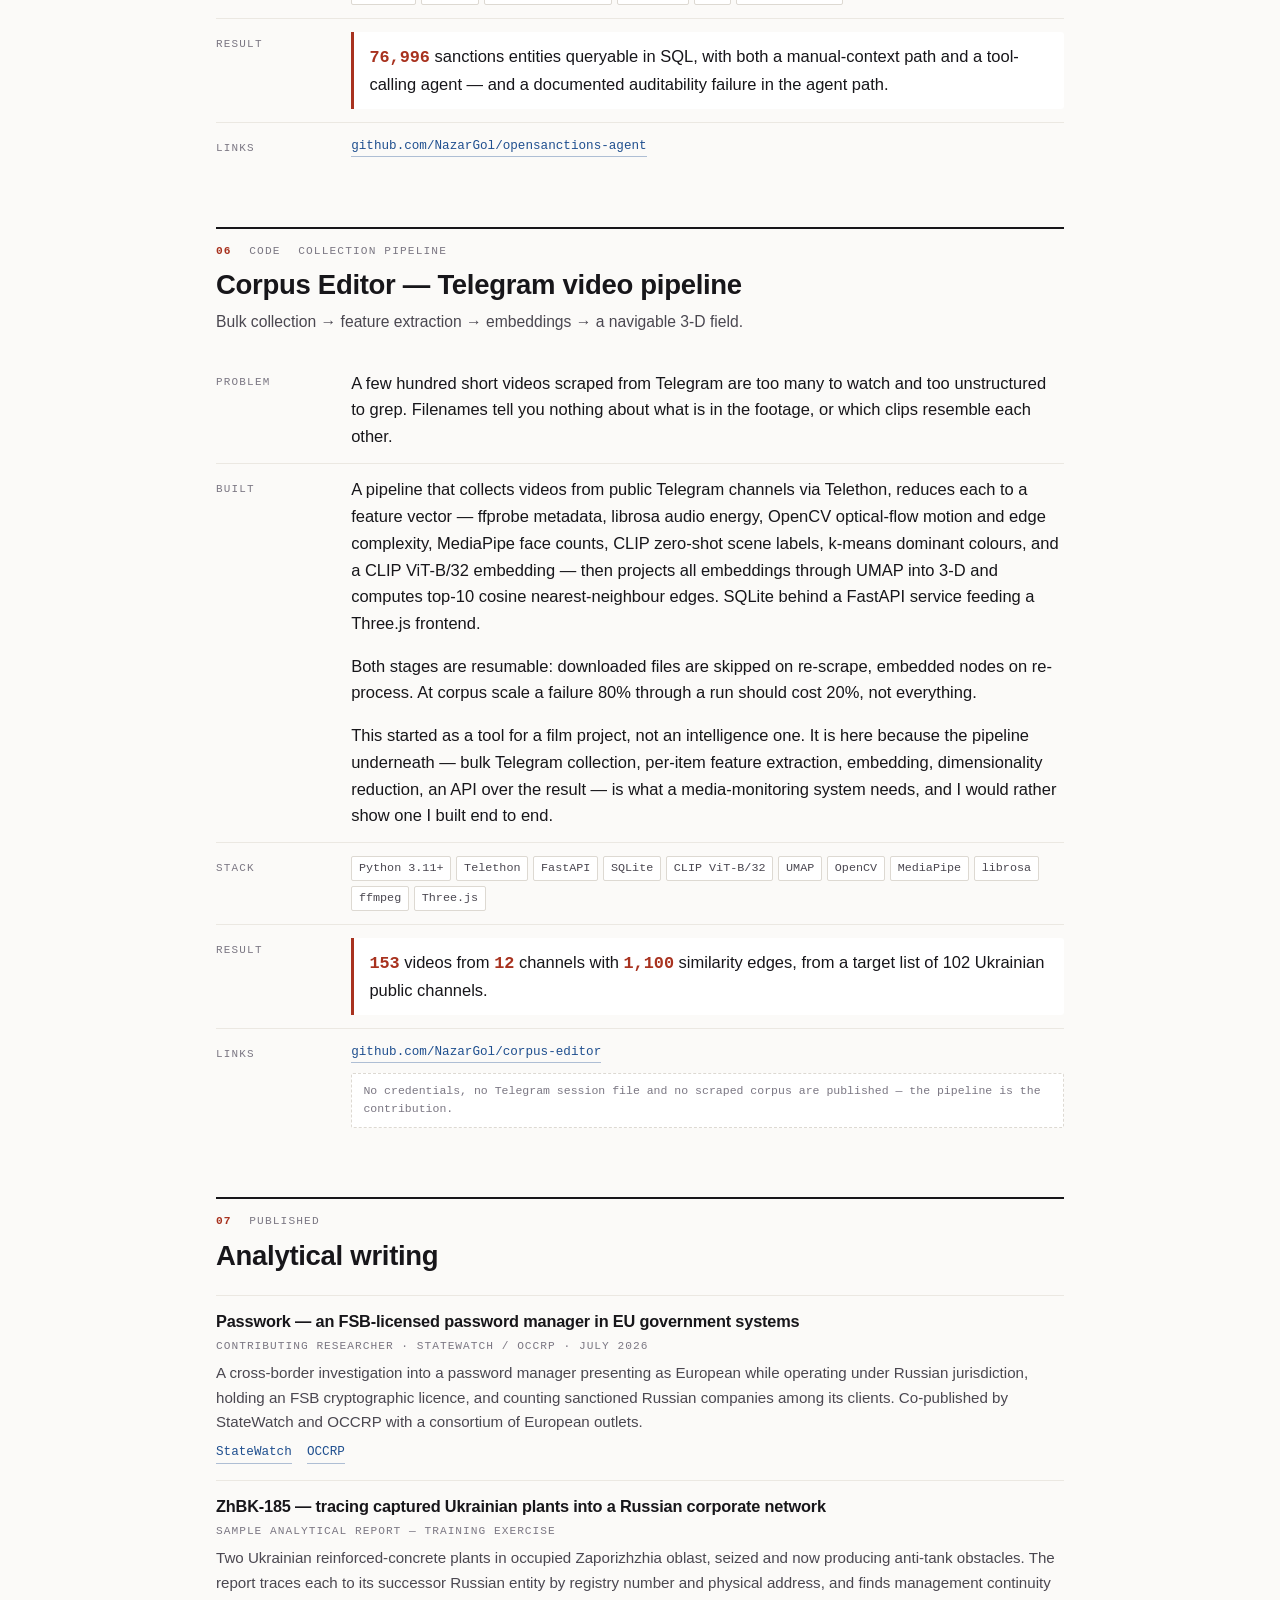
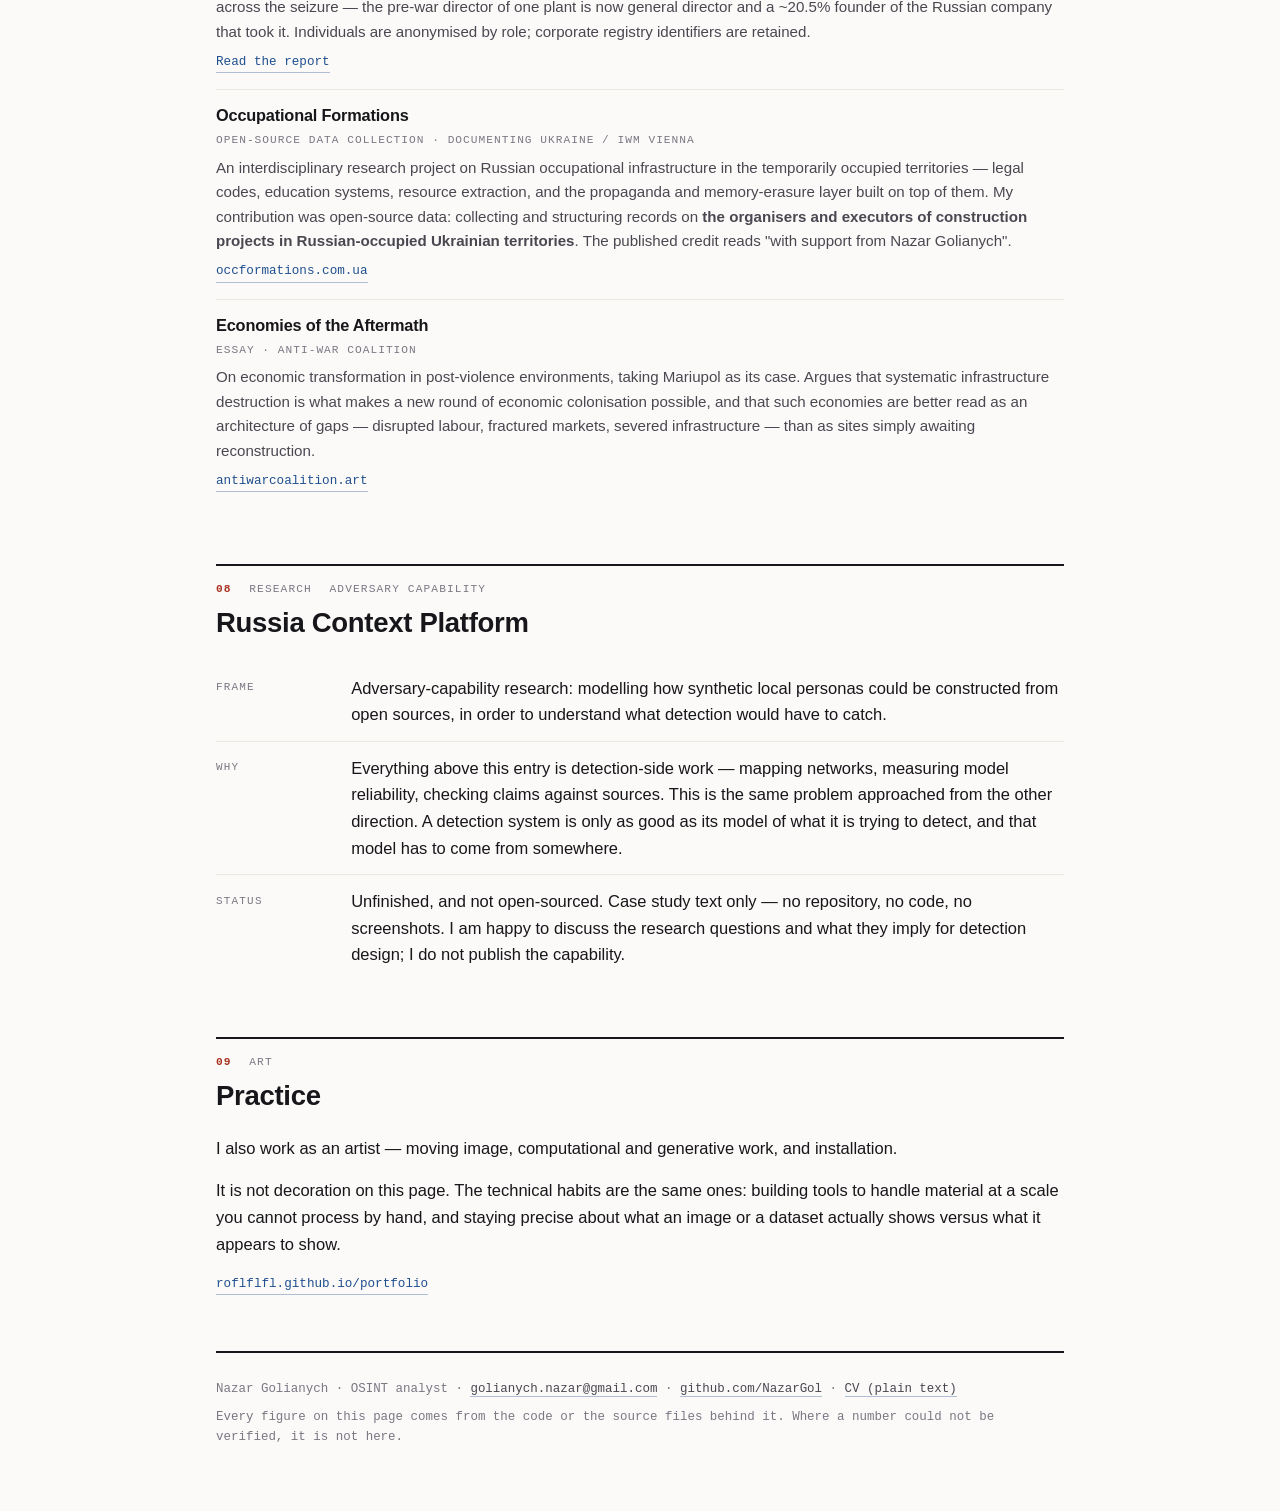
==== commit aeabae0d: "Describe the two writing credits from their published sources Both were bare links. Fetched and veri" ====
--- a/index.html
+++ b/index.html
@@ -398,14 +398,15 @@
 
   <div class="piece">
     <h3>Occupational Formations</h3>
-    <div class="role">Project</div>
-    <p>Long-form research project.</p>
+    <div class="role">Open-source data collection · Documenting Ukraine / IWM Vienna</div>
+    <p>An interdisciplinary research project on Russian occupational infrastructure in the temporarily occupied territories — legal codes, education systems, resource extraction, and the propaganda and memory-erasure layer built on top of them. My contribution was open-source data: collecting and structuring records on <strong>the organisers and executors of construction projects in Russian-occupied Ukrainian territories</strong>. The published credit reads "with support from Nazar Golianych".</p>
     <div class="links"><a href="https://occformations.com.ua/">occformations.com.ua</a></div>
   </div>
 
   <div class="piece">
-    <h3>Anti-War Coalition — essay</h3>
-    <div class="role">Essay</div>
+    <h3>Economies of the Aftermath</h3>
+    <div class="role">Essay · Anti-War Coalition</div>
+    <p>On economic transformation in post-violence environments, taking Mariupol as its case. Argues that systematic infrastructure destruction is what makes a new round of economic colonisation possible, and that such economies are better read as an architecture of gaps — disrupted labour, fractured markets, severed infrastructure — than as sites simply awaiting reconstruction.</p>
     <div class="links"><a href="https://antiwarcoalition.art/texts/16375855-5189-4da4-a8ee-12f2aff4d59e">antiwarcoalition.art</a></div>
   </div>
 </article>
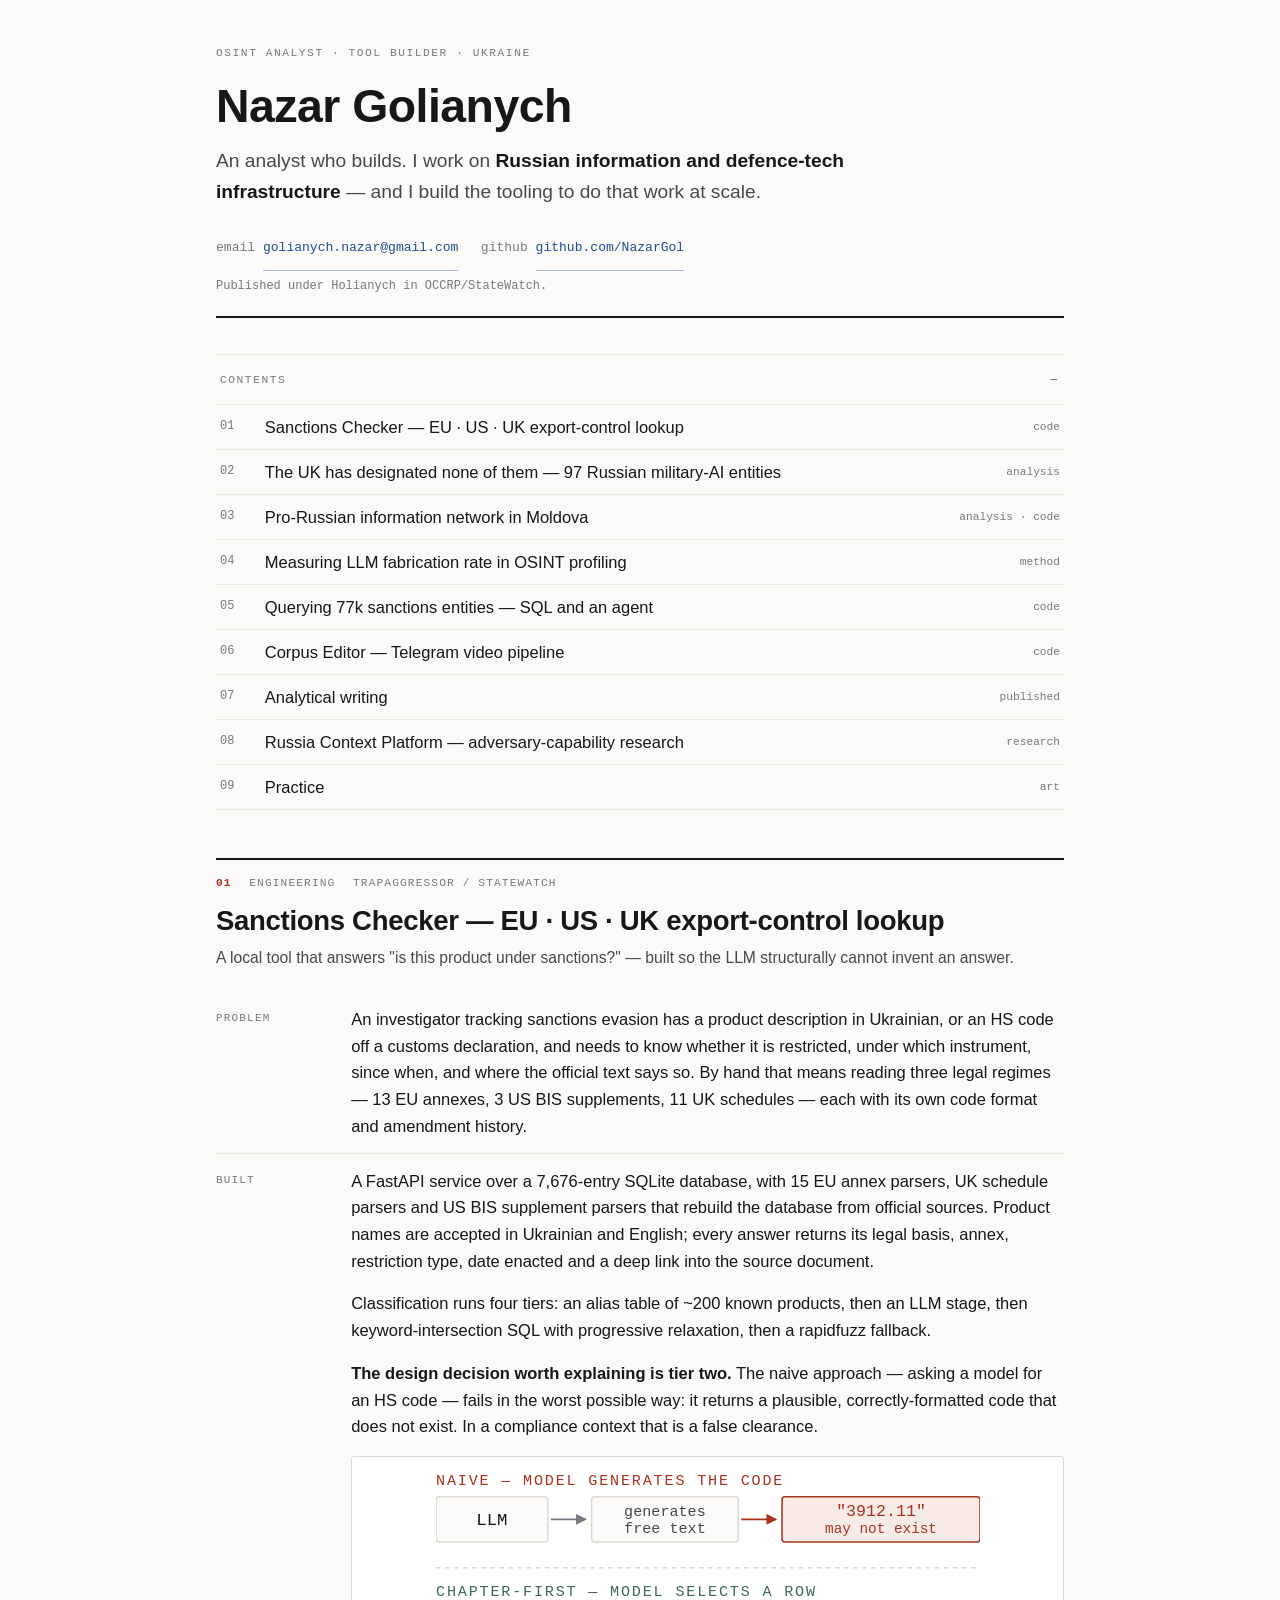
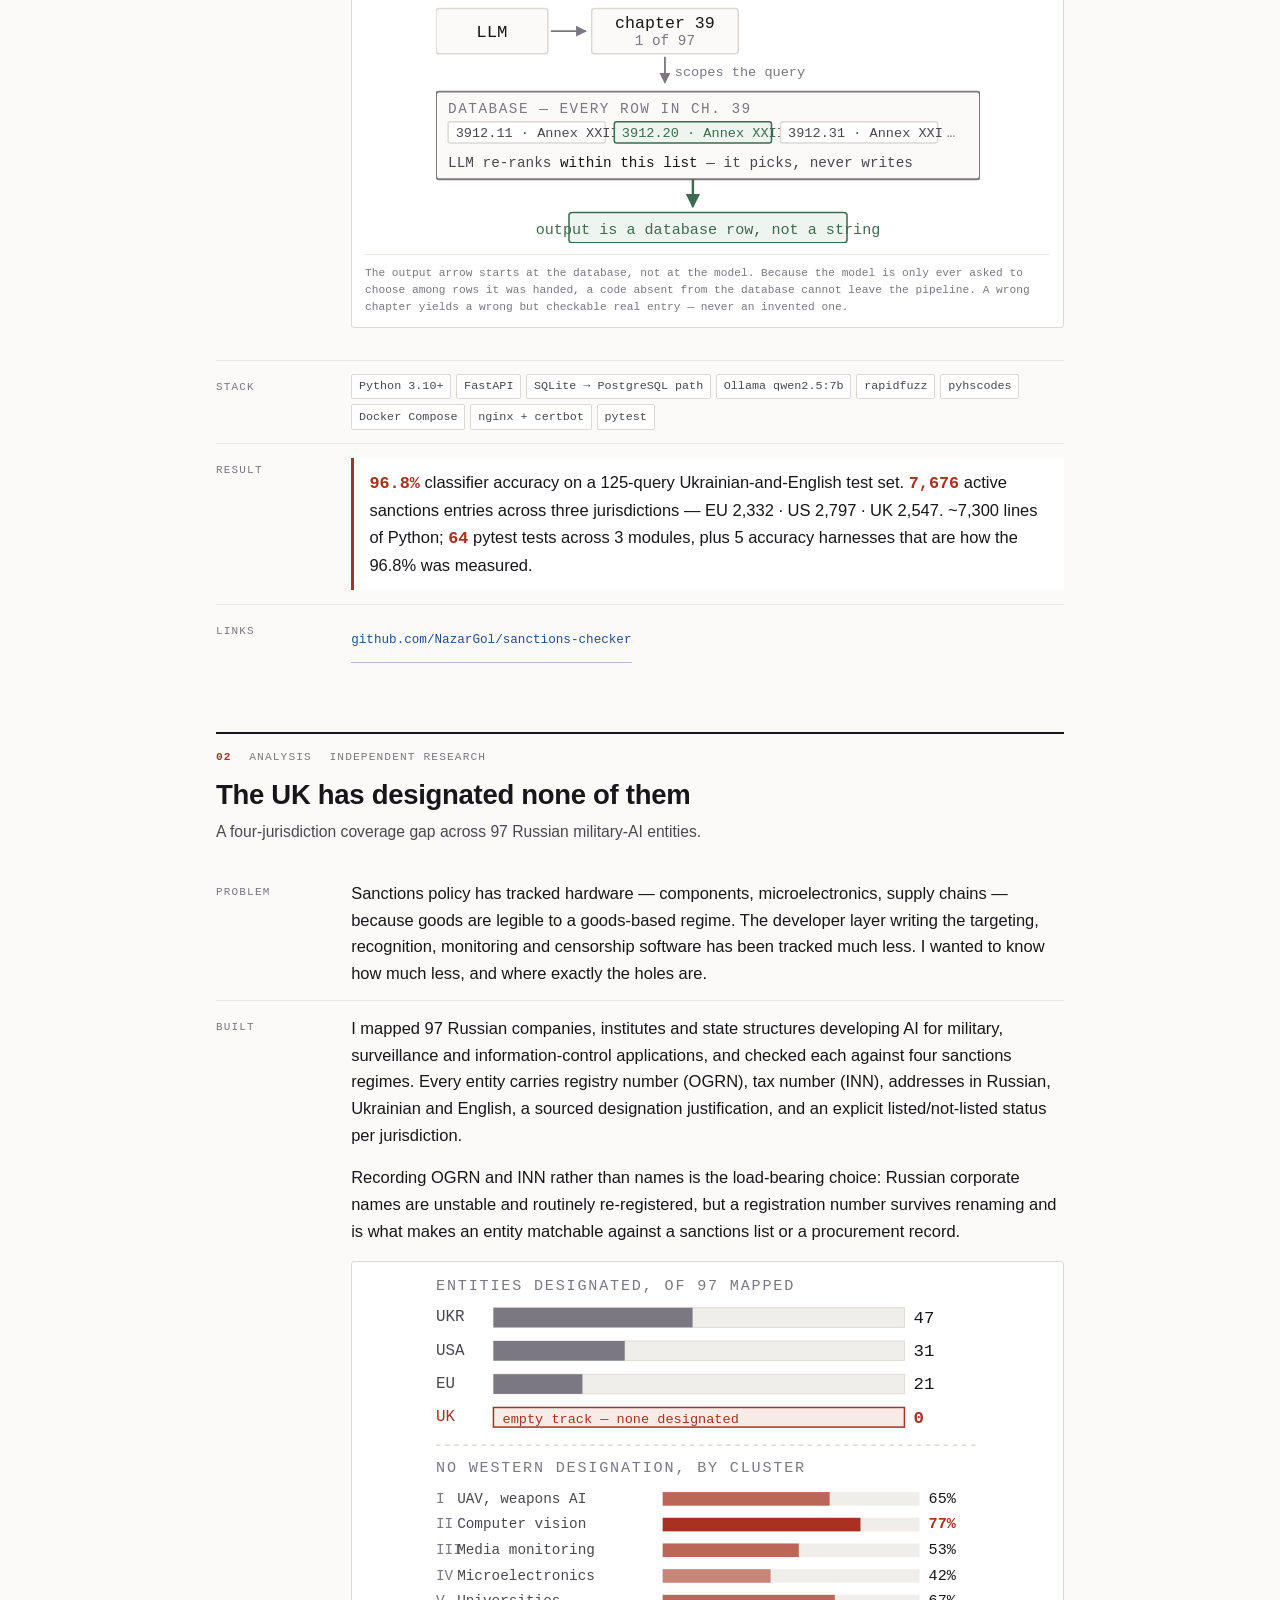
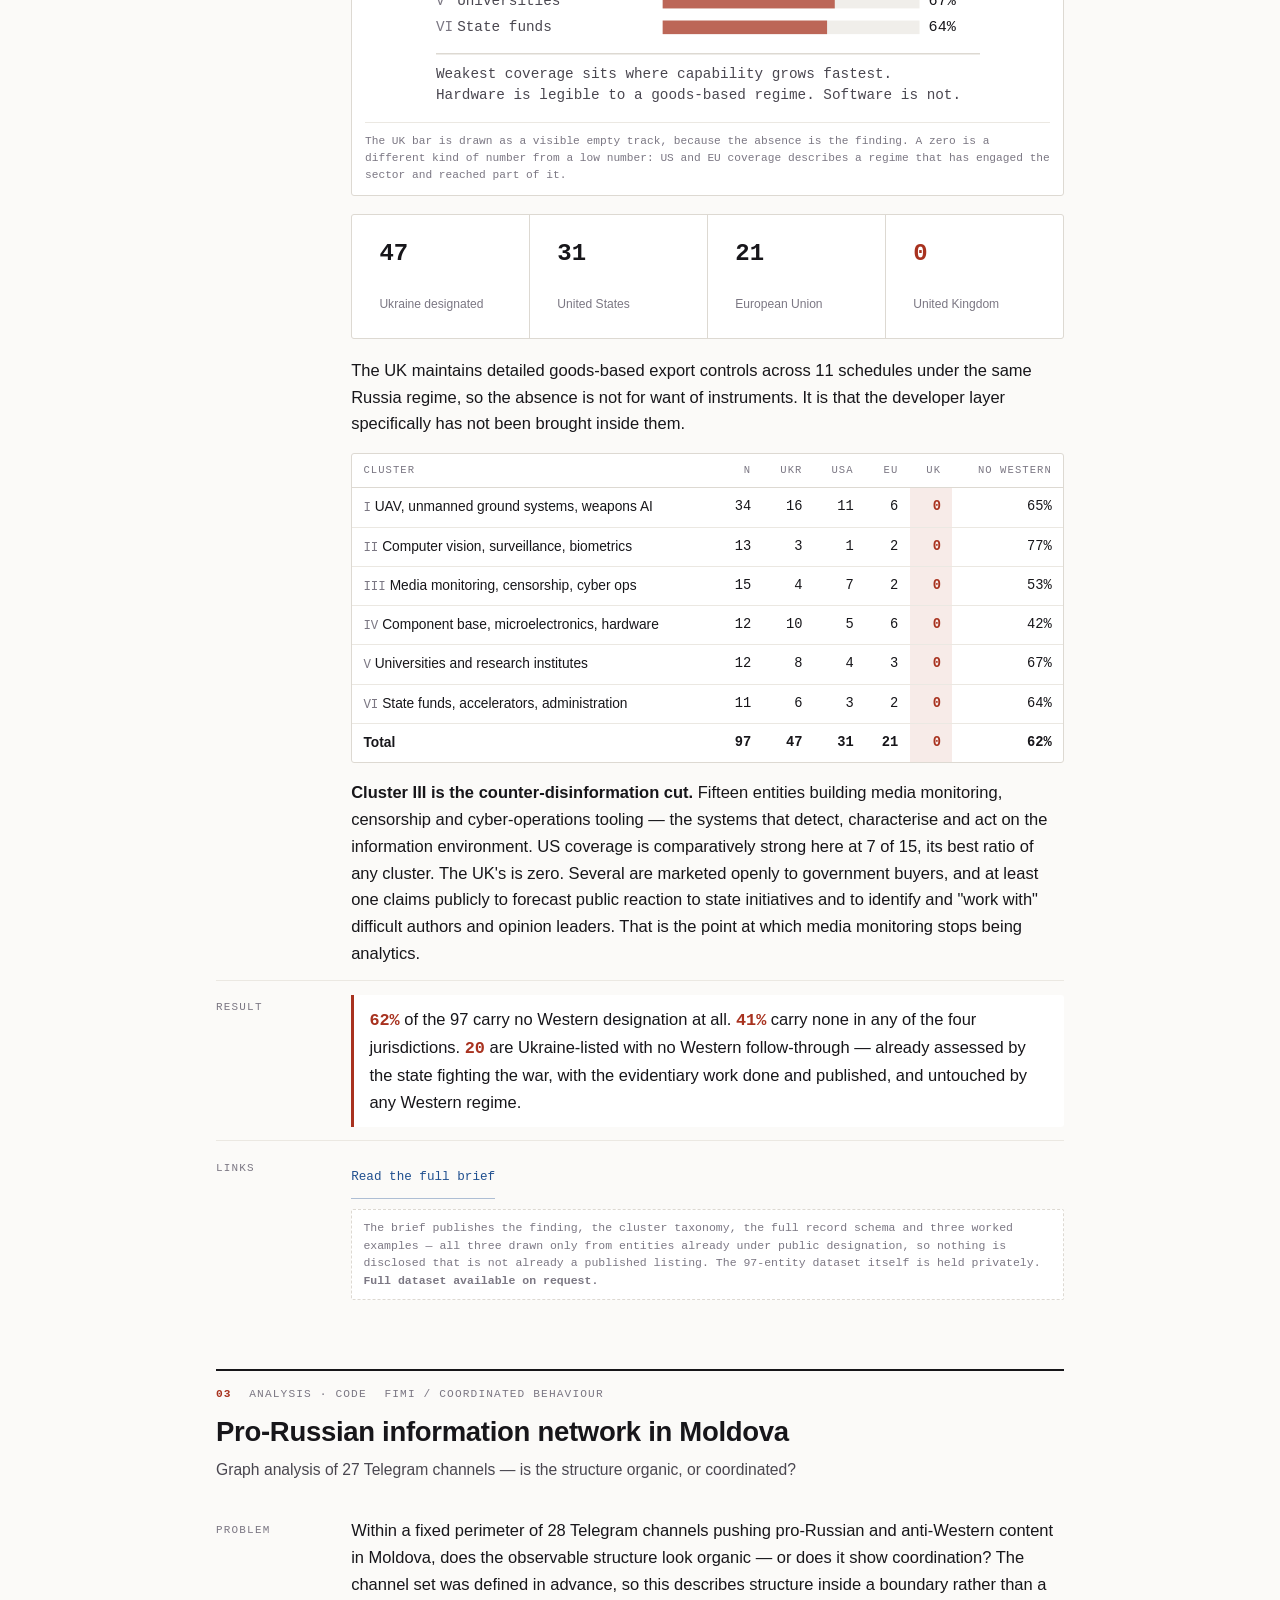
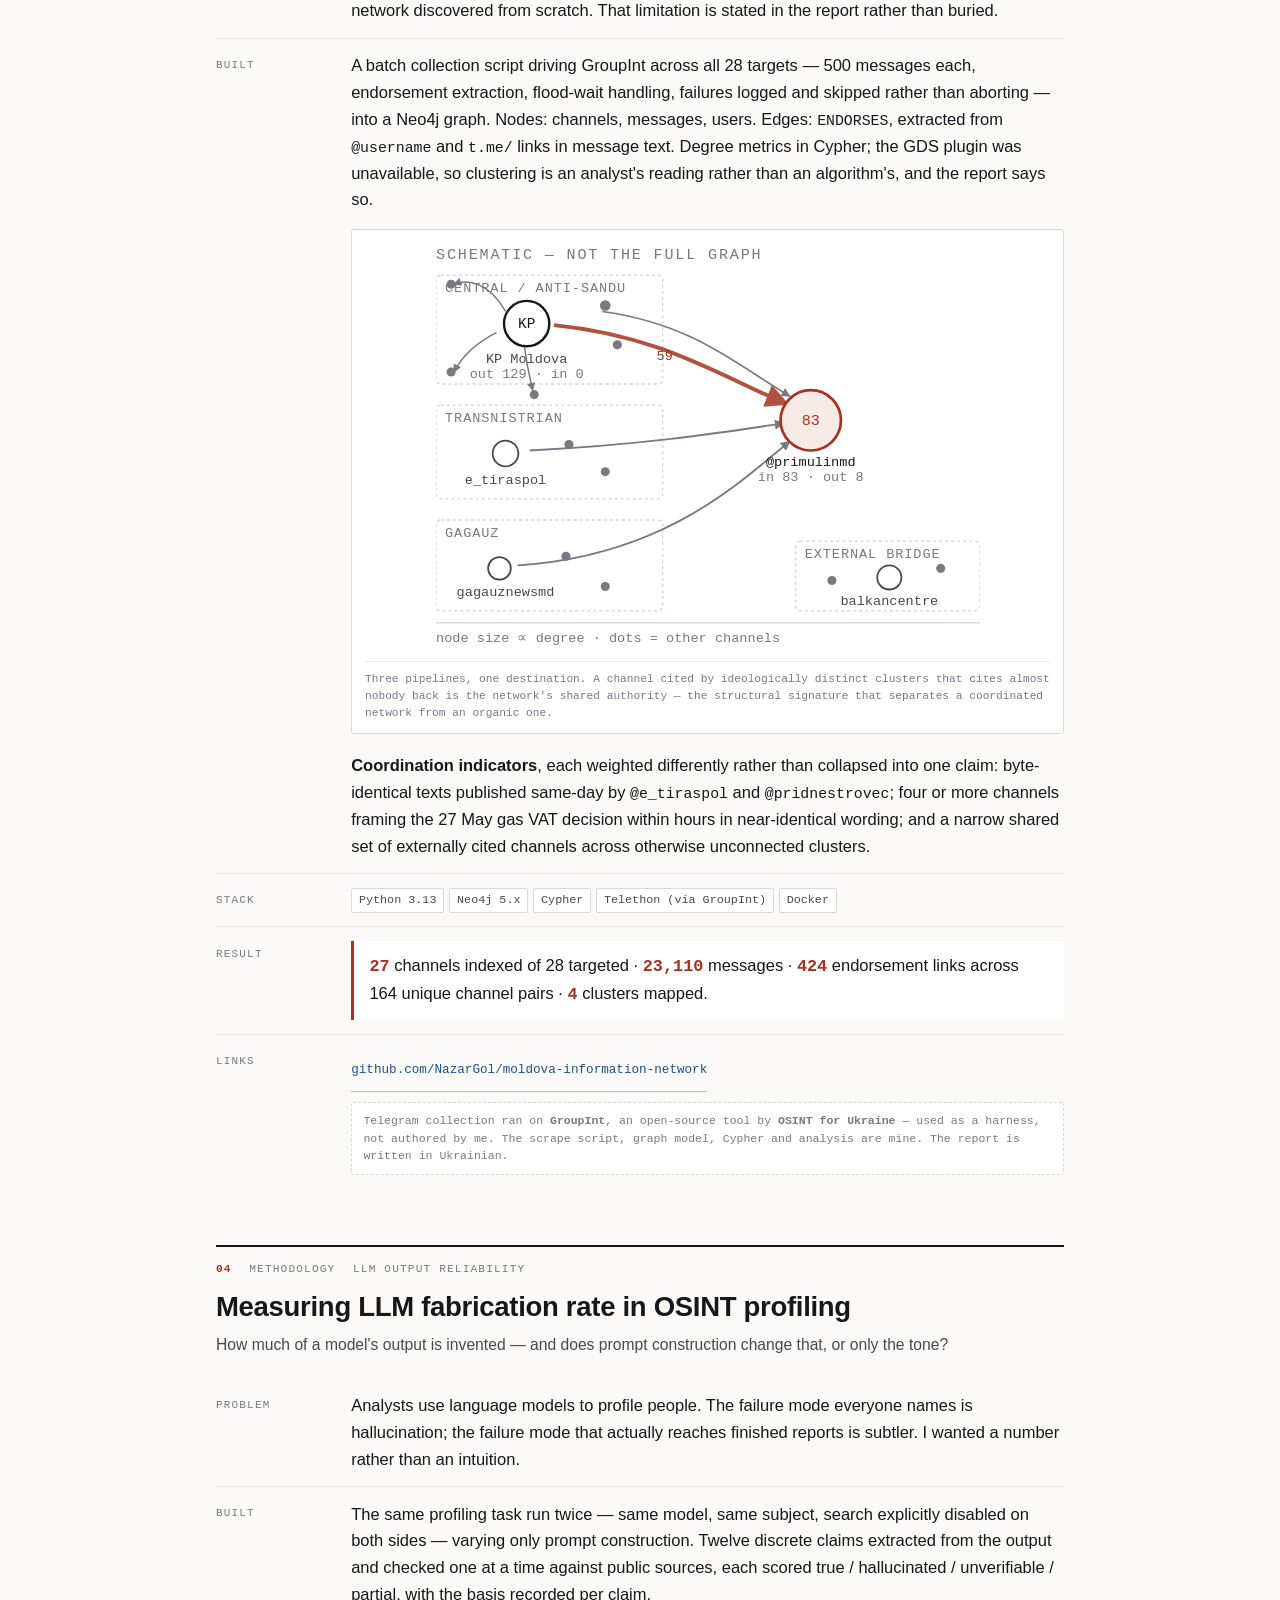
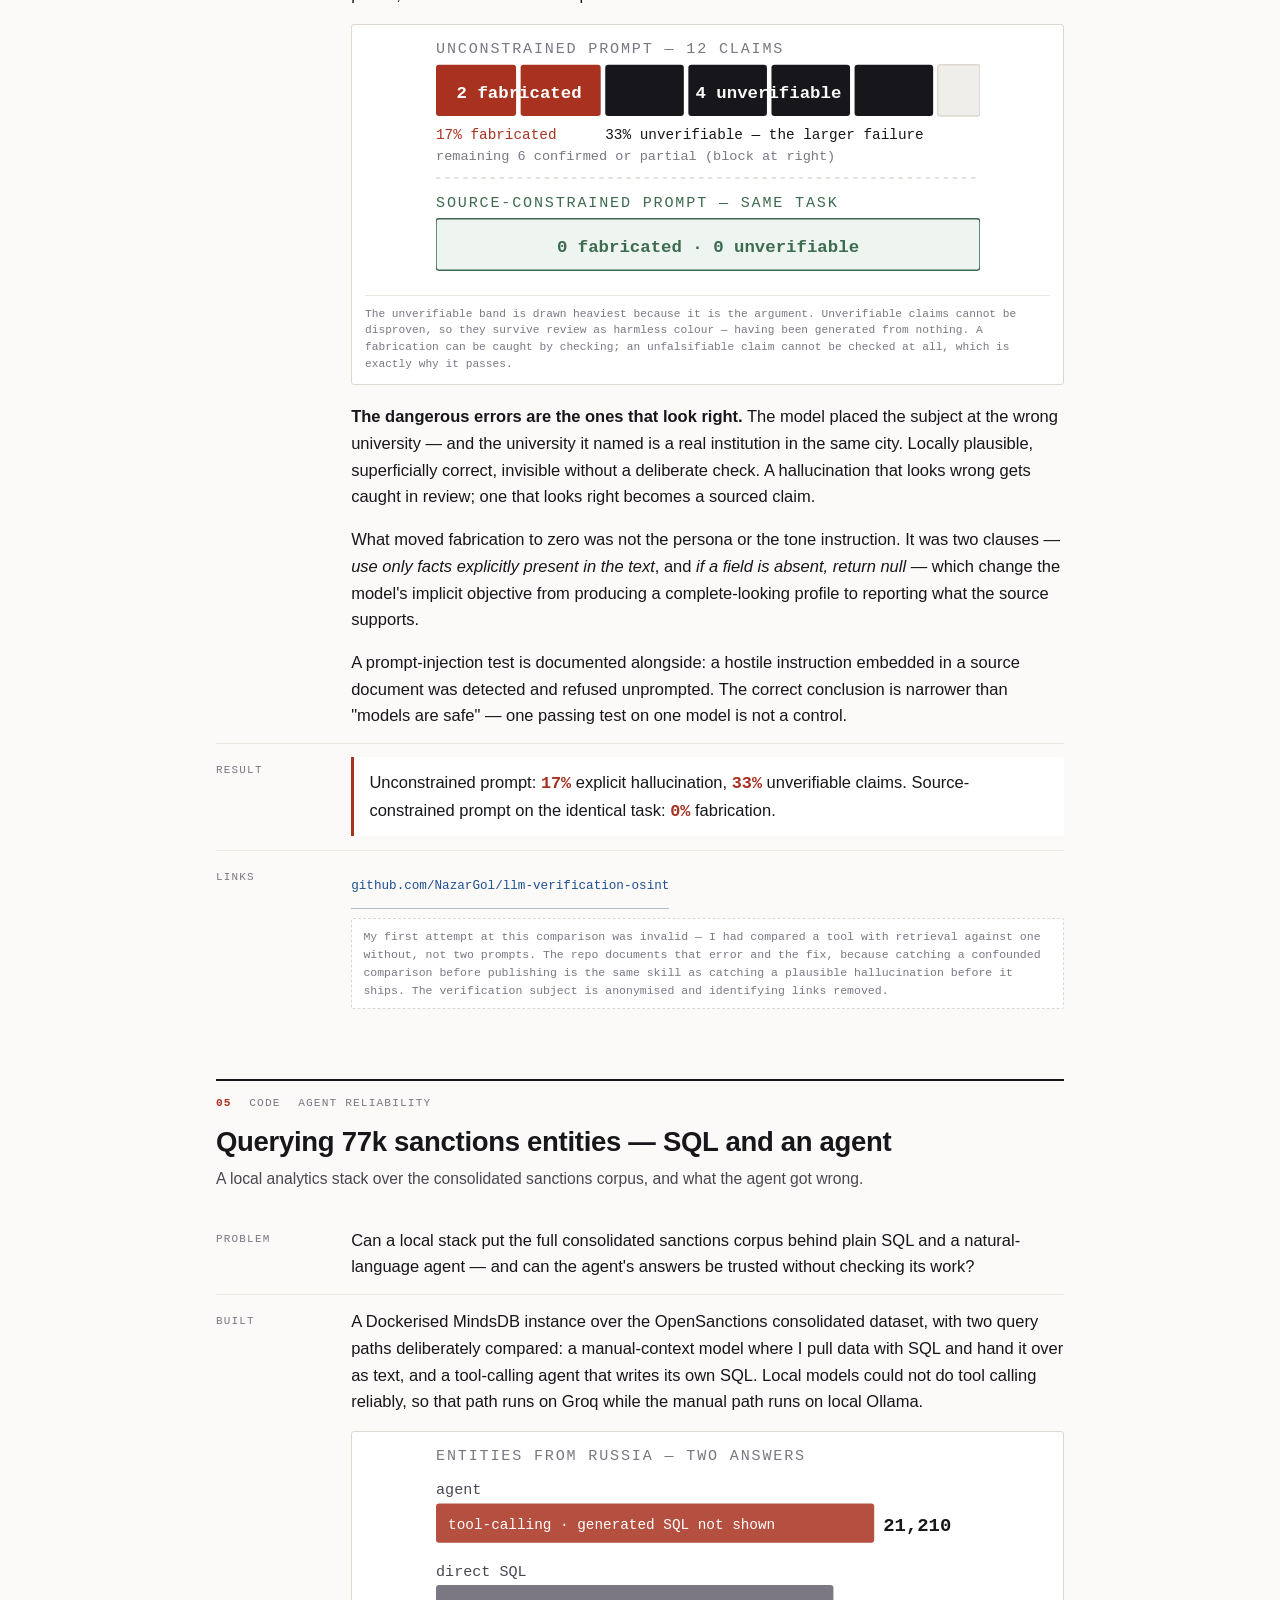
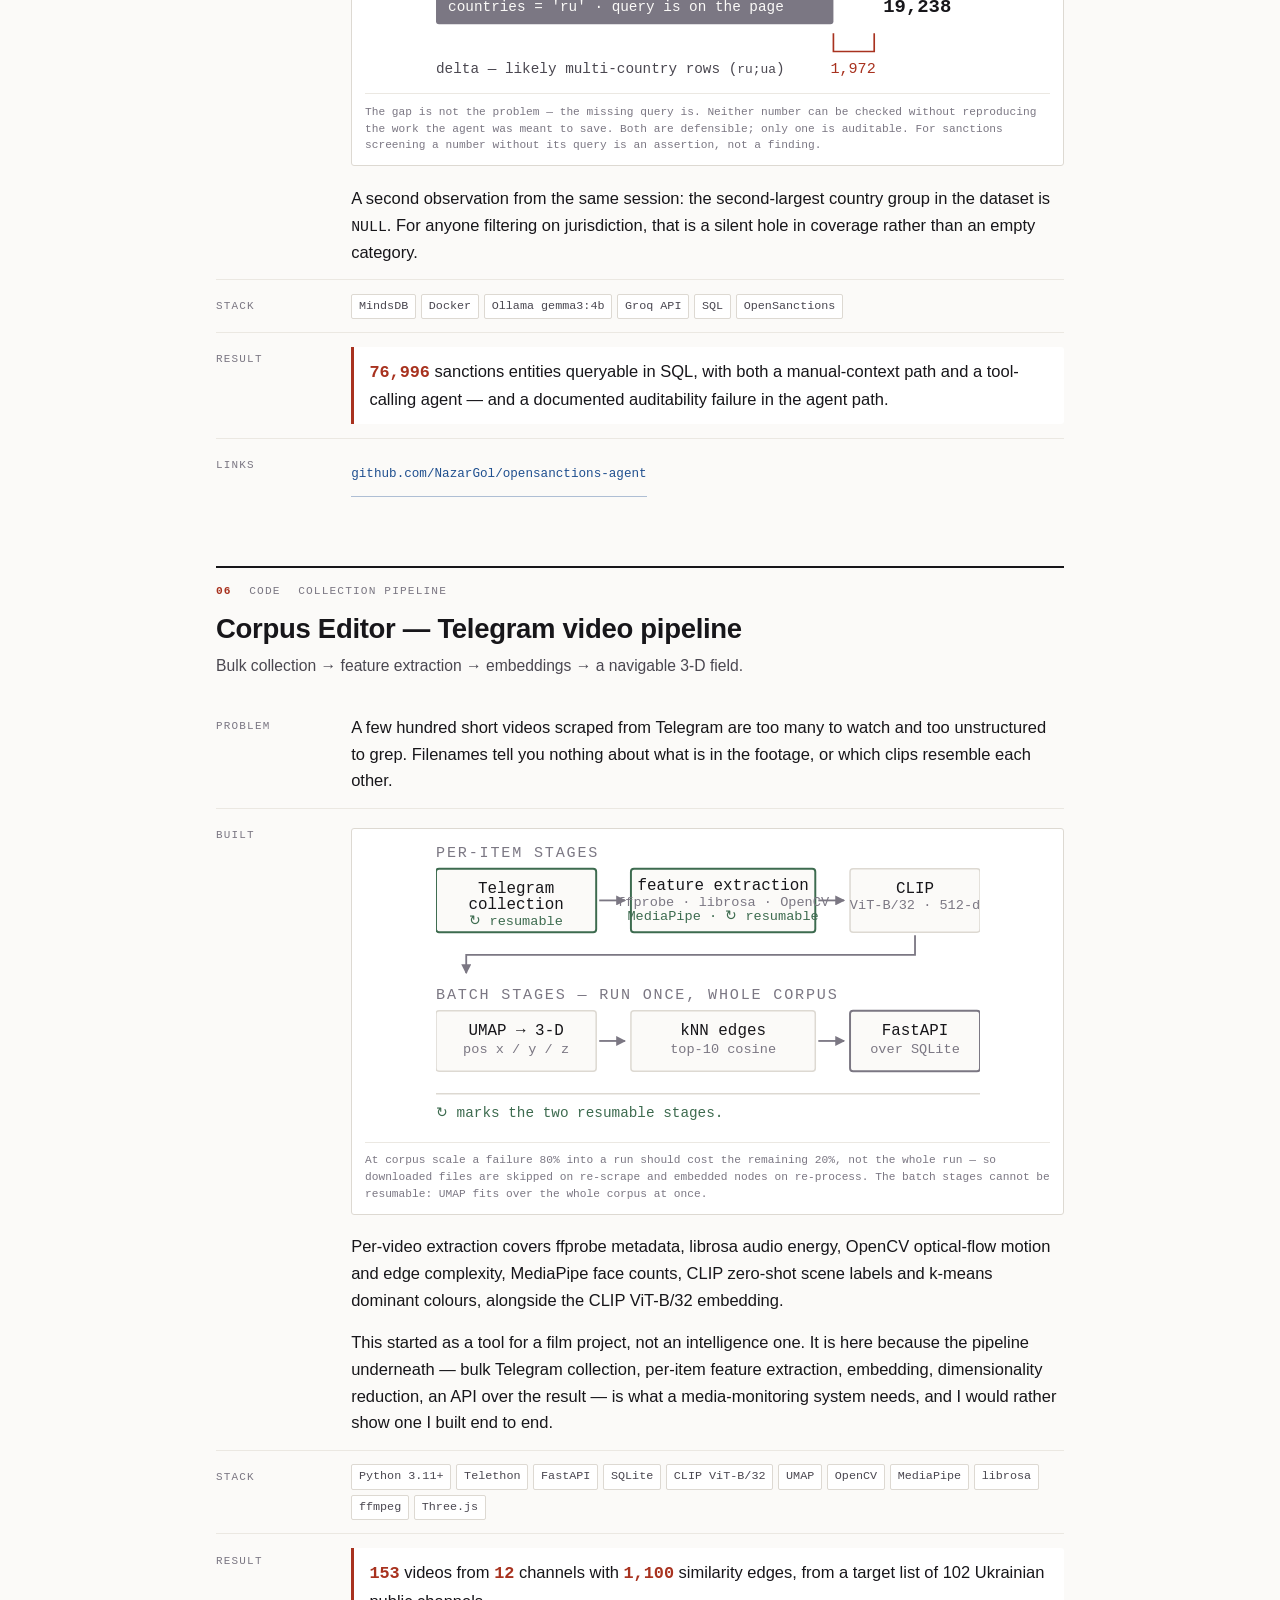
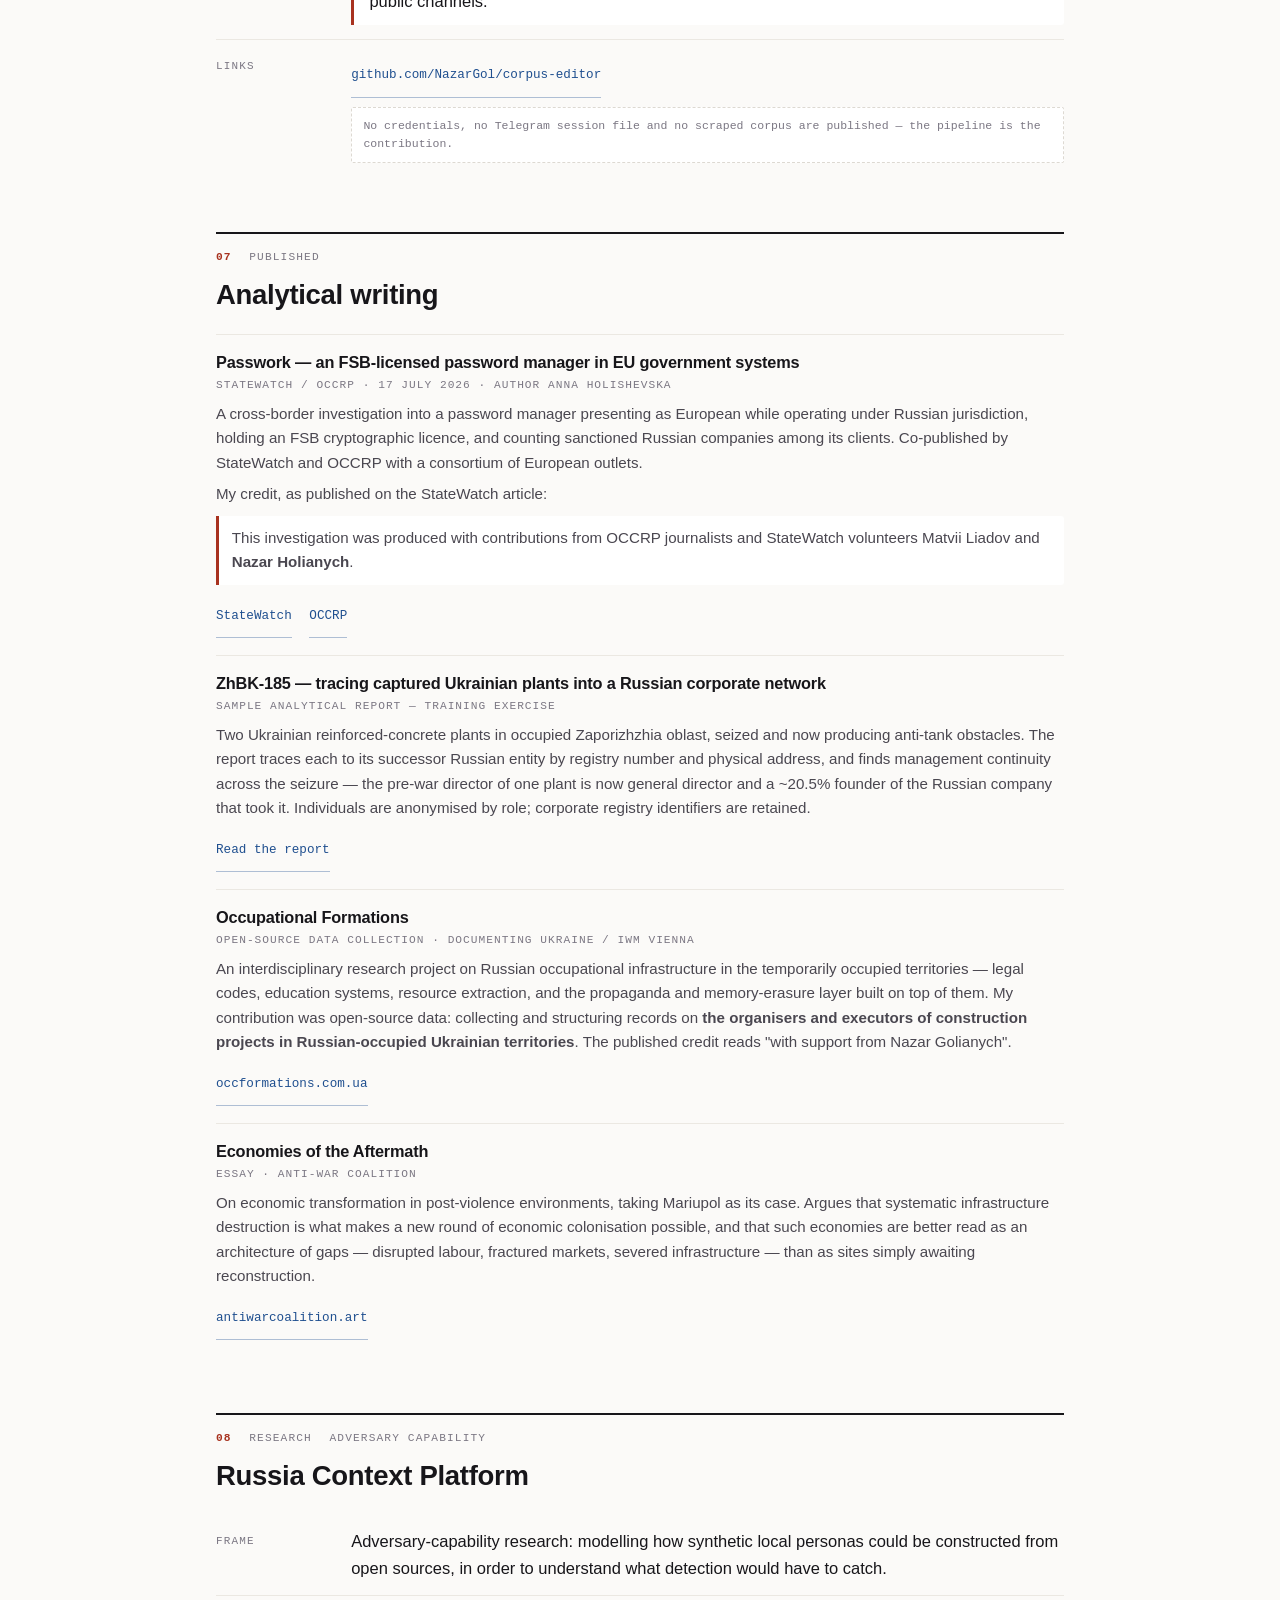
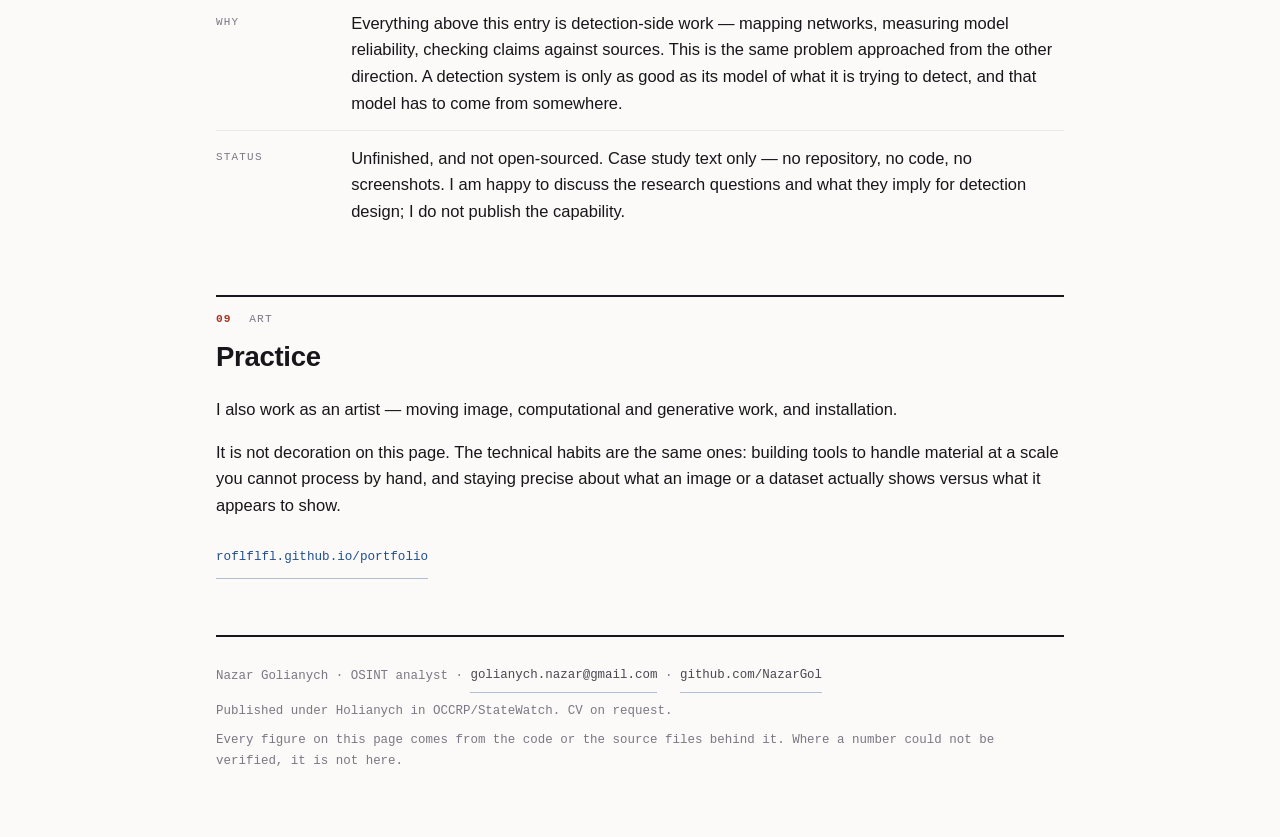
==== commit 1e41319d: "Corrections, mobile layout and six inline-SVG infographics Corrections: - 'UK/EN' spelled out as Ukr" ====
--- a/index.html
+++ b/index.html
@@ -10,24 +10,27 @@
   --bg:#fbfaf8; --panel:#ffffff; --ink:#17161a; --ink-2:#4a4750; --ink-3:#7b7783;
   --rule:#ddd9d2; --rule-2:#ebe8e2;
   --stamp:#a8321f; --stamp-bg:#f7ebe8;
-  --null:#a5a1a9; --null-bg:#f2f0ed;
+  --ok:#3d6b4f; --ok-bg:#eef4ef;
+  --null:#a5a1a9; --null-bg:#f0eeea;
   --link:#1f4f8f;
   --mono:ui-monospace,"SF Mono",SFMono-Regular,Menlo,Consolas,"Liberation Mono",monospace;
   --sans:-apple-system,BlinkMacSystemFont,"Segoe UI",Inter,Roboto,"Helvetica Neue",Arial,sans-serif;
 }
 @media (prefers-color-scheme:dark){
   :root:not([data-theme="light"]){
-    --bg:#131318; --panel:#191920; --ink:#eceae6; --ink-2:#b3afb8; --ink-3:#837f8b;
+    --bg:#131318; --panel:#191920; --ink:#eceae6; --ink-2:#b3afb8; --ink-3:#8b8793;
     --rule:#2f2f39; --rule-2:#24242c;
     --stamp:#e8705a; --stamp-bg:#2c1b18;
+    --ok:#7fbb95; --ok-bg:#18241c;
     --null:#6e6a76; --null-bg:#212129;
     --link:#7aa9e6;
   }
 }
 :root[data-theme="dark"]{
-  --bg:#131318; --panel:#191920; --ink:#eceae6; --ink-2:#b3afb8; --ink-3:#837f8b;
+  --bg:#131318; --panel:#191920; --ink:#eceae6; --ink-2:#b3afb8; --ink-3:#8b8793;
   --rule:#2f2f39; --rule-2:#24242c;
   --stamp:#e8705a; --stamp-bg:#2c1b18;
+  --ok:#7fbb95; --ok-bg:#18241c;
   --null:#6e6a76; --null-bg:#212129;
   --link:#7aa9e6;
 }
@@ -36,66 +39,106 @@
 body{
   margin:0; background:var(--bg); color:var(--ink);
   font-family:var(--sans); font-size:16.5px; line-height:1.62;
-  font-variant-numeric:tabular-nums;
+  font-variant-numeric:tabular-nums; overflow-wrap:anywhere;
 }
 .wrap{max-width:56rem; margin:0 auto; padding:0 1.5rem}
 a{color:var(--link); text-decoration:none; border-bottom:1px solid color-mix(in srgb,var(--link) 35%,transparent)}
 a:hover{border-bottom-color:var(--link)}
 a:focus-visible,summary:focus-visible{outline:2px solid var(--stamp); outline-offset:3px; border-radius:2px}
-h1,h2,h3{line-height:1.22; letter-spacing:-0.011em; font-weight:640; margin:0}
+h1,h2,h3{line-height:1.24; letter-spacing:-0.011em; font-weight:640; margin:0}
 p{margin:0 0 1rem}
 ul{margin:0 0 1rem; padding-left:1.15rem}
 li{margin:.3rem 0}
-code,.mono{font-family:var(--mono); font-size:.9em}
+code,.mono{font-family:var(--mono); font-size:.9em; overflow-wrap:anywhere}
 
 /* ---------- masthead ---------- */
-header.top{border-bottom:2px solid var(--ink); padding:2.75rem 0 1.25rem; margin-bottom:2.5rem}
+header.top{border-bottom:2px solid var(--ink); padding:2.75rem 0 1.25rem; margin-bottom:2.25rem}
 .eyebrow{font-family:var(--mono); font-size:.7rem; letter-spacing:.14em; text-transform:uppercase; color:var(--ink-3); margin-bottom:1rem}
 h1{font-size:clamp(1.9rem,5.2vw,2.9rem); margin-bottom:.6rem}
-.thesis{font-size:clamp(1.02rem,2.4vw,1.2rem); color:var(--ink-2); max-width:44rem; margin-bottom:1.5rem}
+.thesis{font-size:clamp(1.02rem,2.4vw,1.2rem); color:var(--ink-2); max-width:44rem; margin-bottom:1.25rem}
 .thesis strong{color:var(--ink); font-weight:620}
-.contact{display:flex; flex-wrap:wrap; gap:.5rem 1.4rem; font-family:var(--mono); font-size:.815rem; color:var(--ink-2)}
+.contact{display:flex; flex-wrap:wrap; gap:.15rem 1.4rem; font-family:var(--mono); font-size:.815rem; color:var(--ink-2)}
 .contact span.k{color:var(--ink-3)}
-
-/* ---------- index ---------- */
-nav.index{margin:0 0 3.25rem}
-nav.index h2{font-family:var(--mono); font-size:.7rem; letter-spacing:.14em; text-transform:uppercase; color:var(--ink-3); font-weight:500; margin-bottom:.9rem}
-nav.index ol{list-style:none; margin:0; padding:0; border-top:1px solid var(--rule-2)}
-nav.index li{margin:0; border-bottom:1px solid var(--rule-2)}
-nav.index a{display:flex; gap:1rem; align-items:baseline; padding:.62rem .25rem; border:0; color:var(--ink)}
-nav.index a:hover{background:var(--panel); color:var(--link)}
-nav.index .n{font-family:var(--mono); font-size:.75rem; color:var(--ink-3); min-width:1.9rem}
-nav.index .t{flex:1}
-nav.index .k{font-family:var(--mono); font-size:.7rem; color:var(--ink-3); text-align:right}
+.contact a{display:inline-block; padding:.55rem 0; min-height:44px; line-height:1.9}
+.alias{font-family:var(--mono); font-size:.75rem; color:var(--ink-3); margin:.35rem 0 0}
+
+/* ---------- contents ---------- */
+details.toc{margin:0 0 3rem}
+details.toc > summary{font-family:var(--mono); font-size:.7rem; letter-spacing:.14em;
+  text-transform:uppercase; color:var(--ink-3); cursor:pointer; padding:.75rem .25rem;
+  min-height:44px; display:flex; align-items:center; gap:.5rem;
+  border-top:1px solid var(--rule-2); border-bottom:1px solid var(--rule-2); list-style:none}
+details.toc > summary::-webkit-details-marker{display:none}
+details.toc > summary::after{content:"+"; margin-left:auto; font-size:.95rem}
+details.toc[open] > summary::after{content:"–"}
+details.toc ol{list-style:none; margin:0; padding:0}
+details.toc li{margin:0; border-bottom:1px solid var(--rule-2)}
+details.toc a{display:flex; gap:.9rem; align-items:center; min-height:44px;
+  padding:.55rem .25rem; border:0; color:var(--ink)}
+details.toc a:hover{background:var(--panel); color:var(--link)}
+details.toc .n{font-family:var(--mono); font-size:.75rem; color:var(--ink-3); min-width:1.9rem; flex:none}
+details.toc .t{flex:1; line-height:1.35}
+details.toc .k{font-family:var(--mono); font-size:.7rem; color:var(--ink-3); text-align:right; flex:none}
 
 /* ---------- record ---------- */
-article.rec{margin:0 0 3.5rem; scroll-margin-top:1.5rem}
-.rec-head{border-top:2px solid var(--ink); padding-top:.85rem; margin-bottom:1.4rem}
-.rec-meta{display:flex; flex-wrap:wrap; gap:.35rem 1.1rem; font-family:var(--mono); font-size:.7rem;
-  letter-spacing:.1em; text-transform:uppercase; color:var(--ink-3); margin-bottom:.5rem}
+article.rec{margin:0 0 3.5rem; scroll-margin-top:1rem}
+.rec-head{border-top:2px solid var(--ink); padding-top:.85rem; margin-bottom:1.35rem}
+.rec-meta{display:flex; flex-wrap:wrap; gap:.3rem 1.1rem; font-family:var(--mono); font-size:.7rem;
+  line-height:1.7; letter-spacing:.1em; text-transform:uppercase; color:var(--ink-3); margin-bottom:.7rem}
 .rec-meta .idx{color:var(--stamp); font-weight:600}
 .rec h2{font-size:clamp(1.3rem,3.4vw,1.72rem); margin-bottom:.45rem}
 .rec .sub{color:var(--ink-2); font-size:.98rem}
 
-.field{display:grid; grid-template-columns:7.2rem 1fr; gap:0 1.25rem; padding:.8rem 0; border-bottom:1px solid var(--rule-2)}
+.field{display:grid; grid-template-columns:7.2rem 1fr; gap:0 1.25rem; padding:.85rem 0; border-bottom:1px solid var(--rule-2)}
 .field:last-of-type{border-bottom:0}
 .field > dt{font-family:var(--mono); font-size:.685rem; letter-spacing:.11em; text-transform:uppercase; color:var(--ink-3); padding-top:.28rem}
-.field > dd{margin:0}
+.field > dd{margin:0; min-width:0}
 .field > dd > p:last-child{margin-bottom:0}
-@media (max-width:34rem){
-  .field{grid-template-columns:1fr; gap:.3rem}
-  .field > dt{padding-top:0}
-}
 
 .result{background:var(--panel); border-left:3px solid var(--stamp); padding:.7rem .95rem; border-radius:0 3px 3px 0}
 .result p{margin:0}
 .result strong{font-family:var(--mono); font-size:1.02em; color:var(--stamp)}
 
 .stack{display:flex; flex-wrap:wrap; gap:.32rem}
-.stack span{font-family:var(--mono); font-size:.735rem; color:var(--ink-2);
+.stack span{font-family:var(--mono); font-size:.735rem; color:var(--ink-2); overflow-wrap:normal;
   border:1px solid var(--rule); border-radius:2px; padding:.13rem .42rem; background:var(--panel)}
 
-.links{display:flex; flex-wrap:wrap; gap:.4rem .95rem; font-family:var(--mono); font-size:.79rem}
+.links{display:flex; flex-wrap:wrap; gap:0 1.1rem; font-family:var(--mono); font-size:.79rem}
+.links a{display:inline-block; padding:.6rem 0; min-height:44px; line-height:1.9}
+
+/* ---------- figures ---------- */
+figure.fig{margin:.35rem 0 1.15rem; padding:.9rem .8rem .7rem; background:var(--panel);
+  border:1px solid var(--rule); border-radius:3px}
+figure.fig svg{display:block; width:100%; height:auto; max-width:34rem; margin:0 auto}
+figure.fig figcaption{font-family:var(--mono); font-size:.7rem; line-height:1.5; color:var(--ink-3);
+  margin-top:.7rem; padding-top:.6rem; border-top:1px solid var(--rule-2)}
+/* figure palette — class-based so custom properties resolve reliably */
+.fig svg text,.fig svg tspan{font-family:var(--mono)}
+.fig .mono{font-family:var(--mono)}
+.fig .f-ink{fill:var(--ink)}
+.fig .s-ink{stroke:var(--ink)}
+.fig .f-ink2{fill:var(--ink-2)}
+.fig .s-ink2{stroke:var(--ink-2)}
+.fig .f-ink3{fill:var(--ink-3)}
+.fig .s-ink3{stroke:var(--ink-3)}
+.fig .f-stamp{fill:var(--stamp)}
+.fig .s-stamp{stroke:var(--stamp)}
+.fig .f-stampbg{fill:var(--stamp-bg)}
+.fig .s-stampbg{stroke:var(--stamp-bg)}
+.fig .f-ok{fill:var(--ok)}
+.fig .s-ok{stroke:var(--ok)}
+.fig .f-okbg{fill:var(--ok-bg)}
+.fig .s-okbg{stroke:var(--ok-bg)}
+.fig .f-bg{fill:var(--bg)}
+.fig .s-bg{stroke:var(--bg)}
+.fig .f-panel{fill:var(--panel)}
+.fig .s-panel{stroke:var(--panel)}
+.fig .f-rule{fill:var(--rule)}
+.fig .s-rule{stroke:var(--rule)}
+.fig .f-rule2{fill:var(--rule-2)}
+.fig .s-rule2{stroke:var(--rule-2)}
+.fig .f-nullbg{fill:var(--null-bg)}
+.fig .s-nullbg{stroke:var(--null-bg)}
 
 /* ---------- jurisdiction matrix ---------- */
 .matrix-wrap{overflow-x:auto; margin:0 0 1rem; border:1px solid var(--rule); border-radius:3px; background:var(--panel)}
@@ -104,36 +147,77 @@
 table.matrix thead th{font-family:var(--mono); font-size:.66rem; letter-spacing:.1em; text-transform:uppercase;
   color:var(--ink-3); font-weight:500; border-bottom:1px solid var(--rule); white-space:nowrap}
 table.matrix tbody tr:last-child td{border-bottom:0}
-table.matrix td.num,table.matrix th.num{text-align:right; font-family:var(--mono); font-variant-numeric:tabular-nums}
+table.matrix td.num,table.matrix th.num{text-align:right; font-family:var(--mono)}
 table.matrix tr.total td{border-top:1px solid var(--rule); font-weight:640}
 td.zero{color:var(--stamp); font-weight:700; background:var(--stamp-bg)}
 .cl{font-family:var(--mono); font-size:.78rem; color:var(--ink-3)}
 
-.headline-stat{display:grid; grid-template-columns:repeat(auto-fit,minmax(8.5rem,1fr)); gap:1px;
+/* cluster cards — mobile replacement for the matrix */
+.cluster-cards{display:none; margin:0 0 1rem}
+.cc{background:var(--panel); border:1px solid var(--rule); border-radius:3px; padding:.7rem .8rem; margin-bottom:.5rem}
+.cc-h{display:flex; align-items:baseline; gap:.5rem; margin-bottom:.55rem}
+.cc-h .rn{font-family:var(--mono); font-size:.75rem; color:var(--stamp); font-weight:700; flex:none}
+.cc-h .nm{font-size:.87rem; line-height:1.3; flex:1}
+.cc-h .n{font-family:var(--mono); font-size:.75rem; color:var(--ink-3); flex:none}
+.cc-j{display:grid; grid-template-columns:repeat(4,1fr); gap:1px; background:var(--rule-2);
+  border:1px solid var(--rule-2); border-radius:2px; overflow:hidden; margin-bottom:.55rem}
+.cc-j div{background:var(--panel); padding:.3rem .2rem; text-align:center}
+.cc-j .jl{font-family:var(--mono); font-size:.6rem; letter-spacing:.06em; color:var(--ink-3)}
+.cc-j .jv{font-family:var(--mono); font-size:.95rem; font-weight:650}
+.cc-j .z .jv{color:var(--stamp)}
+.cc-j .z{background:var(--stamp-bg)}
+.cc-g{display:flex; align-items:baseline; gap:.45rem; font-size:.75rem; color:var(--ink-3)}
+.cc-g b{font-family:var(--mono); font-size:1.15rem; font-weight:650; color:var(--stamp)}
+
+.headline-stat{display:grid; grid-template-columns:repeat(4,1fr); gap:1px;
   background:var(--rule); border:1px solid var(--rule); border-radius:3px; margin:0 0 1.15rem; overflow:hidden}
-.headline-stat div{background:var(--panel); padding:.85rem .9rem}
+.headline-stat div{background:var(--panel); padding:.8rem .85rem}
 .headline-stat .v{font-family:var(--mono); font-size:1.5rem; font-weight:650; line-height:1.1; color:var(--ink)}
 .headline-stat .v.hot{color:var(--stamp)}
 .headline-stat .l{font-size:.755rem; color:var(--ink-3); margin-top:.2rem; line-height:1.35}
 
 /* ---------- writing ---------- */
-.piece{border-top:1px solid var(--rule-2); padding:1rem 0}
+.piece{border-top:1px solid var(--rule-2); padding:1.05rem 0}
 .piece:first-of-type{border-top:0}
 .piece h3{font-size:1.02rem; margin-bottom:.32rem}
-.piece .role{font-family:var(--mono); font-size:.7rem; letter-spacing:.09em; text-transform:uppercase; color:var(--ink-3); margin-bottom:.42rem}
+.piece .role{font-family:var(--mono); font-size:.7rem; line-height:1.6; letter-spacing:.09em; text-transform:uppercase; color:var(--ink-3); margin-bottom:.42rem}
 .piece p{margin-bottom:.45rem; color:var(--ink-2); font-size:.945rem}
-.piece .links{margin-top:.3rem}
-
-.flag{font-family:var(--mono); font-size:.72rem; color:var(--ink-3);
-  border:1px dashed var(--rule); border-radius:2px; padding:.5rem .7rem; margin:.6rem 0 0; background:var(--panel)}
-
-footer{border-top:2px solid var(--ink); margin-top:1.5rem; padding:1.6rem 0 3.5rem;
-  font-family:var(--mono); font-size:.78rem; color:var(--ink-3)}
-footer a{color:var(--ink-2)}
+.piece blockquote{margin:.6rem 0; padding:.6rem .8rem; background:var(--panel);
+  border-left:3px solid var(--stamp); border-radius:0 3px 3px 0; font-size:.9rem; color:var(--ink-2)}
+.piece blockquote p{margin:0}
+
+.flag{font-family:var(--mono); font-size:.72rem; line-height:1.55; color:var(--ink-3);
+  border:1px dashed var(--rule); border-radius:2px; padding:.55rem .7rem; margin:.6rem 0 0; background:var(--panel)}
+
+footer{border-top:2px solid var(--ink); margin-top:1.5rem; padding:1.4rem 0 3.5rem;
+  font-family:var(--mono); font-size:.78rem; line-height:1.7; color:var(--ink-3)}
+footer a{color:var(--ink-2); display:inline-block; padding:.35rem 0}
 footer p{margin:0 0 .5rem}
 .skip{position:absolute; left:-9999px}
 .skip:focus{left:.5rem; top:.5rem; position:fixed; background:var(--panel); color:var(--ink);
   padding:.6rem .9rem; border:2px solid var(--stamp); border-radius:3px; z-index:9}
+
+/* ---------- narrow ---------- */
+@media (max-width:40rem){
+  .wrap{padding:0 1.1rem}
+  .field{grid-template-columns:1fr; gap:.3rem; padding:.9rem 0}
+  .field > dt{padding-top:0}
+  .stack span{font-size:.685rem; padding:.12rem .38rem}
+  details.toc .k{display:none}
+  details.toc .t{font-size:.93rem}
+  figure.fig{padding:.7rem .5rem .6rem}
+  .matrix-wrap{display:none}
+  .cluster-cards{display:block}
+  .headline-stat{grid-template-columns:repeat(2,1fr)}
+  .headline-stat .v{font-size:1.4rem}
+  .rec-meta{font-size:.66rem; gap:.25rem .8rem}
+}
+@media (max-width:22.5rem){
+  .wrap{padding:0 .85rem}
+  h1{font-size:1.75rem}
+  .headline-stat div{padding:.65rem .6rem}
+  .cc-j .jv{font-size:.88rem}
+}
 @media (prefers-reduced-motion:reduce){*{animation:none!important; transition:none!important; scroll-behavior:auto!important}}
 @media (prefers-reduced-motion:no-preference){html{scroll-behavior:smooth}}
 </style>
@@ -150,14 +234,14 @@
   <div class="contact">
     <span><span class="k">email</span> <a href="mailto:golianych.nazar@gmail.com">golianych.nazar@gmail.com</a></span>
     <span><span class="k">github</span> <a href="https://github.com/NazarGol">github.com/NazarGol</a></span>
-    <span><span class="k">cv</span> <a href="cv.txt">cv.txt</a></span>
-  </div>
+  </div>
+  <p class="alias">Published under Holianych in OCCRP/StateWatch.</p>
 </header>
 
 <main id="work">
 
-<nav class="index" aria-label="Contents">
-  <h2>Contents</h2>
+<details class="toc" open>
+  <summary>Contents</summary>
   <ol>
     <li><a href="#sanctions-checker"><span class="n">01</span><span class="t">Sanctions Checker — EU · US · UK export-control lookup</span><span class="k">code</span></a></li>
     <li><a href="#russian-military-ai"><span class="n">02</span><span class="t">The UK has designated none of them — 97 Russian military-AI entities</span><span class="k">analysis</span></a></li>
@@ -169,7 +253,7 @@
     <li><a href="#rcp"><span class="n">08</span><span class="t">Russia Context Platform — adversary-capability research</span><span class="k">research</span></a></li>
     <li><a href="#practice"><span class="n">09</span><span class="t">Practice</span><span class="k">art</span></a></li>
   </ol>
-</nav>
+</details>
 
 <!-- 01 ------------------------------------------------------------------ -->
 <article class="rec" id="sanctions-checker">
@@ -185,14 +269,74 @@
     <div class="field"><dt>Built</dt><dd>
       <p>A FastAPI service over a 7,676-entry SQLite database, with 15 EU annex parsers, UK schedule parsers and US BIS supplement parsers that rebuild the database from official sources. Product names are accepted in Ukrainian and English; every answer returns its legal basis, annex, restriction type, date enacted and a deep link into the source document.</p>
       <p>Classification runs four tiers: an alias table of ~200 known products, then an LLM stage, then keyword-intersection SQL with progressive relaxation, then a rapidfuzz fallback.</p>
-      <p><strong>The design decision worth explaining is tier two.</strong> The naive approach — asking a model for an HS code — fails in the worst possible way: it returns a plausible, correctly-formatted code that does not exist. In a compliance context that is a false clearance. So the model is never asked for a code. It is asked only for the <em>2-digit HS chapter</em>, a coarse classification into 97 buckets that language models do reliably. Every database row in that chapter is then fetched, and the model re-ranks <em>within that list</em>. Its output is a selection from real rows, not a generated string — so a code that is not in the database cannot come out of the pipeline. A wrong chapter yields a wrong but checkable answer pointing at a real entry. It is never wrong by inventing one.</p></dd></div>
+      <p><strong>The design decision worth explaining is tier two.</strong> The naive approach — asking a model for an HS code — fails in the worst possible way: it returns a plausible, correctly-formatted code that does not exist. In a compliance context that is a false clearance.</p>
+
+      <figure class="fig">
+        <svg viewBox="0 0 360 246" role="img" aria-labelledby="f1t f1d">
+          <title id="f1t">Two classification paths compared</title>
+          <desc id="f1d">The naive path lets the model generate an HS code as free text, which can produce a plausible code that does not exist in the database. The chapter-first path asks the model only for a 2-digit chapter, fetches every database row in that chapter, and has the model re-rank within that list, so the returned value originates from the database rather than from the model.</desc>
+          <defs>
+            <marker id="ah" viewBox="0 0 8 8" refX="7" refY="4" markerWidth="6" markerHeight="6" orient="auto">
+              <path d="M0,0 L8,4 L0,8 z" class="f-ink3"/>
+            </marker>
+            <marker id="ahr" viewBox="0 0 8 8" refX="7" refY="4" markerWidth="6" markerHeight="6" orient="auto">
+              <path d="M0,0 L8,4 L0,8 z" class="f-stamp"/>
+            </marker>
+            <marker id="aho" viewBox="0 0 8 8" refX="7" refY="4" markerWidth="6" markerHeight="6" orient="auto">
+              <path d="M0,0 L8,4 L0,8 z" class="f-ok"/>
+            </marker>
+          </defs>
+
+          <text x="0" y="9" font-size="10" letter-spacing="1.2" class="f-stamp">NAIVE — MODEL GENERATES THE CODE</text>
+          <rect x="0" y="17" width="74" height="30" rx="2" class="f-bg s-rule"/>
+          <text x="37" y="36" font-size="11.5" text-anchor="middle" class="f-ink">LLM</text>
+          <line x1="76" y1="32" x2="99" y2="32" stroke-width="1.2" marker-end="url(#ah)" class="s-ink3"/>
+          <rect x="103" y="17" width="97" height="30" rx="2" class="f-bg s-rule"/>
+          <text x="151.5" y="30" font-size="10" text-anchor="middle" class="f-ink2">generates</text>
+          <text x="151.5" y="41" font-size="10" text-anchor="middle" class="f-ink2">free text</text>
+          <line x1="202" y1="32" x2="225" y2="32" stroke-width="1.2" marker-end="url(#ahr)" class="s-stamp"/>
+          <rect x="229" y="17" width="131" height="30" rx="2" class="f-stampbg s-stamp"/>
+          <text x="294.5" y="30" font-size="11" text-anchor="middle" class="f-stamp">"3912.11"</text>
+          <text x="294.5" y="41" font-size="9.5" text-anchor="middle" class="f-stamp">may not exist</text>
+
+          <line x1="0" y1="64" x2="360" y2="64" stroke-dasharray="3 3" class="s-rule"/>
+
+          <text x="0" y="83" font-size="10" letter-spacing="1.2" class="f-ok">CHAPTER-FIRST — MODEL SELECTS A ROW</text>
+
+          <rect x="0" y="91" width="74" height="30" rx="2" class="f-bg s-rule"/>
+          <text x="37" y="110" font-size="11.5" text-anchor="middle" class="f-ink">LLM</text>
+          <line x1="76" y1="106" x2="99" y2="106" stroke-width="1.2" marker-end="url(#ah)" class="s-ink3"/>
+          <rect x="103" y="91" width="97" height="30" rx="2" class="f-bg s-rule"/>
+          <text x="151.5" y="104" font-size="11" text-anchor="middle" class="f-ink">chapter 39</text>
+          <text x="151.5" y="115" font-size="9.5" text-anchor="middle" class="f-ink3">1 of 97</text>
+          <path d="M151.5,123 L151.5,140" stroke-width="1.2" fill="none" marker-end="url(#ah)" class="s-ink3"/>
+          <text x="158" y="136" font-size="9" class="f-ink3">scopes the query</text>
+
+          <rect x="0" y="146" width="360" height="58" rx="2" stroke-width="1.3" class="f-bg s-ink3"/>
+          <text x="8" y="160" font-size="9.5" letter-spacing="1" class="f-ink3">DATABASE — EVERY ROW IN CH. 39</text>
+          <rect x="8" y="166" width="104" height="14" rx="1.5" class="f-panel s-rule"/>
+          <text x="13" y="176" font-size="9" class="f-ink2">3912.11 · Annex XXIII</text>
+          <rect x="118" y="166" width="104" height="14" rx="1.5" class="f-okbg s-ok"/>
+          <text x="123" y="176" font-size="9" class="f-ok">3912.20 · Annex XXIII</text>
+          <rect x="228" y="166" width="104" height="14" rx="1.5" class="f-panel s-rule"/>
+          <text x="233" y="176" font-size="9" class="f-ink2">3912.31 · Annex XXI</text>
+          <text x="338" y="176" font-size="9.5" class="f-ink3">…</text>
+          <text x="8" y="196" font-size="9.5" class="f-ink2">LLM re-ranks <tspan class="f-ink">within this list</tspan> — it picks, never writes</text>
+
+          <path d="M170,204 L170,222" stroke-width="1.6" fill="none" marker-end="url(#aho)" class="s-ok"/>
+          <rect x="88" y="226" width="184" height="20" rx="2" class="f-okbg s-ok"/>
+          <text x="180" y="240" font-size="10" text-anchor="middle" class="f-ok">output is a database row, not a string</text>
+        </svg>
+        <figcaption>The output arrow starts at the database, not at the model. Because the model is only ever asked to choose among rows it was handed, a code absent from the database cannot leave the pipeline. A wrong chapter yields a wrong but checkable real entry — never an invented one.</figcaption>
+      </figure>
+      </dd></div>
 
     <div class="field"><dt>Stack</dt><dd><div class="stack">
       <span>Python 3.10+</span><span>FastAPI</span><span>SQLite → PostgreSQL path</span><span>Ollama qwen2.5:7b</span><span>rapidfuzz</span><span>pyhscodes</span><span>Docker Compose</span><span>nginx + certbot</span><span>pytest</span>
     </div></dd></div>
 
     <div class="field"><dt>Result</dt><dd><div class="result">
-      <p><strong>96.8%</strong> classifier accuracy on a 125-query bilingual (UK/EN) test set. <strong>7,676</strong> active sanctions entries across three jurisdictions — EU 2,332 · US 2,797 · UK 2,547. ~7,300 lines of Python, 64 tests across 8 test modules.</p>
+      <p><strong>96.8%</strong> classifier accuracy on a 125-query Ukrainian-and-English test set. <strong>7,676</strong> active sanctions entries across three jurisdictions — EU 2,332 · US 2,797 · UK 2,547. ~7,300 lines of Python; <strong>64</strong> pytest tests across 3 modules, plus 5 accuracy harnesses that are how the 96.8% was measured.</p>
     </div></dd></div>
 
     <div class="field"><dt>Links</dt><dd><div class="links">
@@ -215,18 +359,93 @@
     <div class="field"><dt>Built</dt><dd>
       <p>I mapped 97 Russian companies, institutes and state structures developing AI for military, surveillance and information-control applications, and checked each against four sanctions regimes. Every entity carries registry number (OGRN), tax number (INN), addresses in Russian, Ukrainian and English, a sourced designation justification, and an explicit listed/not-listed status per jurisdiction.</p>
       <p>Recording OGRN and INN rather than names is the load-bearing choice: Russian corporate names are unstable and routinely re-registered, but a registration number survives renaming and is what makes an entity matchable against a sanctions list or a procurement record.</p>
+
+      <figure class="fig">
+        <svg viewBox="0 0 360 288" role="img" aria-labelledby="f2t f2d">
+          <title id="f2t">Sanctions coverage of 97 Russian military-AI entities</title>
+          <desc id="f2d">Bars over a common baseline of 97 entities: Ukraine has designated 47, the United States 31, the European Union 21, and the United Kingdom none. Below, six cluster rows show the share of each cluster carrying no Western designation, ranging from 42 percent for microelectronics to 77 percent for computer vision and surveillance.</desc>
+
+          <text x="0" y="9" font-size="10" letter-spacing="1.2" class="f-ink3">ENTITIES DESIGNATED, OF 97 MAPPED</text>
+
+          <text x="0" y="30" font-size="10.5" class="f-ink2">UKR</text>
+          <rect x="38" y="21" width="272" height="13" stroke-width=".6" class="f-nullbg s-rule"/>
+          <rect x="38" y="21" width="131.8" height="13" class="f-ink3"/>
+          <text x="316" y="31" font-size="11.5" class="f-ink">47</text>
+
+          <text x="0" y="52" font-size="10.5" class="f-ink2">USA</text>
+          <rect x="38" y="43" width="272" height="13" stroke-width=".6" class="f-nullbg s-rule"/>
+          <rect x="38" y="43" width="86.9" height="13" class="f-ink3"/>
+          <text x="316" y="53" font-size="11.5" class="f-ink">31</text>
+
+          <text x="0" y="74" font-size="10.5" class="f-ink2">EU</text>
+          <rect x="38" y="65" width="272" height="13" stroke-width=".6" class="f-nullbg s-rule"/>
+          <rect x="38" y="65" width="58.9" height="13" class="f-ink3"/>
+          <text x="316" y="75" font-size="11.5" class="f-ink">21</text>
+
+          <text x="0" y="96" font-size="10.5" class="f-stamp">UK</text>
+          <rect x="38" y="87" width="272" height="13" stroke-width="1" class="f-stampbg s-stamp"/>
+          <text x="44" y="97" font-size="9" class="f-stamp">empty track — none designated</text>
+          <text x="316" y="97" font-size="11.5" font-weight="700" class="f-stamp">0</text>
+
+          <line x1="0" y1="112" x2="360" y2="112" stroke-dasharray="3 3" class="s-rule"/>
+          <text x="0" y="130" font-size="10" letter-spacing="1.2" class="f-ink3">NO WESTERN DESIGNATION, BY CLUSTER</text>
+
+          <text x="0" y="150" font-size="9.5" class="f-ink3">I</text>
+          <text x="14" y="150" font-size="9.5" class="f-ink2">UAV, weapons AI</text>
+          <rect x="150" y="143" width="170" height="9" class="f-nullbg"/>
+          <rect x="150" y="143" width="110.5" height="9" opacity=".72" class="f-stamp"/>
+          <text x="326" y="150" font-size="10" class="f-ink">65%</text>
+
+          <text x="0" y="167" font-size="9.5" class="f-ink3">II</text>
+          <text x="14" y="167" font-size="9.5" class="f-ink2">Computer vision</text>
+          <rect x="150" y="160" width="170" height="9" class="f-nullbg"/>
+          <rect x="150" y="160" width="130.9" height="9" class="f-stamp"/>
+          <text x="326" y="167" font-size="10" font-weight="700" class="f-stamp">77%</text>
+
+          <text x="0" y="184" font-size="9.5" class="f-ink3">III</text>
+          <text x="14" y="184" font-size="9.5" class="f-ink2">Media monitoring</text>
+          <rect x="150" y="177" width="170" height="9" class="f-nullbg"/>
+          <rect x="150" y="177" width="90.1" height="9" opacity=".72" class="f-stamp"/>
+          <text x="326" y="184" font-size="10" class="f-ink">53%</text>
+
+          <text x="0" y="201" font-size="9.5" class="f-ink3">IV</text>
+          <text x="14" y="201" font-size="9.5" class="f-ink2">Microelectronics</text>
+          <rect x="150" y="194" width="170" height="9" class="f-nullbg"/>
+          <rect x="150" y="194" width="71.4" height="9" opacity=".55" class="f-stamp"/>
+          <text x="326" y="201" font-size="10" class="f-ink">42%</text>
+
+          <text x="0" y="218" font-size="9.5" class="f-ink3">V</text>
+          <text x="14" y="218" font-size="9.5" class="f-ink2">Universities</text>
+          <rect x="150" y="211" width="170" height="9" class="f-nullbg"/>
+          <rect x="150" y="211" width="113.9" height="9" opacity=".72" class="f-stamp"/>
+          <text x="326" y="218" font-size="10" class="f-ink">67%</text>
+
+          <text x="0" y="235" font-size="9.5" class="f-ink3">VI</text>
+          <text x="14" y="235" font-size="9.5" class="f-ink2">State funds</text>
+          <rect x="150" y="228" width="170" height="9" class="f-nullbg"/>
+          <rect x="150" y="228" width="108.8" height="9" opacity=".72" class="f-stamp"/>
+          <text x="326" y="235" font-size="10" class="f-ink">64%</text>
+
+          <line x1="0" y1="250" x2="360" y2="250" class="s-rule"/>
+          <text x="0" y="266" font-size="9.5" class="f-ink2">Weakest coverage sits where capability grows fastest.</text>
+          <text x="0" y="280" font-size="9.5" class="f-ink2">Hardware is legible to a goods-based regime. Software is not.</text>
+        </svg>
+        <figcaption>The UK bar is drawn as a visible empty track, because the absence is the finding. A zero is a different kind of number from a low number: US and EU coverage describes a regime that has engaged the sector and reached part of it.</figcaption>
+      </figure>
+
       <div class="headline-stat">
-        <div><div class="v">47</div><div class="l">🇺🇦 Ukraine designated</div></div>
-        <div><div class="v">31</div><div class="l">🇺🇸 United States</div></div>
-        <div><div class="v">21</div><div class="l">🇪🇺 European Union</div></div>
-        <div><div class="v hot">0</div><div class="l">🇬🇧 United Kingdom</div></div>
+        <div><div class="v">47</div><div class="l">Ukraine designated</div></div>
+        <div><div class="v">31</div><div class="l">United States</div></div>
+        <div><div class="v">21</div><div class="l">European Union</div></div>
+        <div><div class="v hot">0</div><div class="l">United Kingdom</div></div>
       </div>
-      <p>A zero is a different kind of number from a low number. US and EU coverage describes a regime engaging with the sector and reaching part of it. Zero describes a sector that has not been engaged at all — and not for want of instruments, since the UK maintains detailed goods-based export controls across 11 schedules under the same Russia regime.</p>
+
+      <p>The UK maintains detailed goods-based export controls across 11 schedules under the same Russia regime, so the absence is not for want of instruments. It is that the developer layer specifically has not been brought inside them.</p>
+
       <div class="matrix-wrap">
       <table class="matrix">
-        <caption class="skip">Sanctions coverage by cluster and jurisdiction</caption>
         <thead><tr>
-          <th>Cluster</th><th class="num">n</th><th class="num">UA</th><th class="num">US</th><th class="num">EU</th><th class="num">UK</th><th class="num">No Western</th>
+          <th>Cluster</th><th class="num">n</th><th class="num">UKR</th><th class="num">USA</th><th class="num">EU</th><th class="num">UK</th><th class="num">No Western</th>
         </tr></thead>
         <tbody>
           <tr><td><span class="cl">I</span> UAV, unmanned ground systems, weapons AI</td><td class="num">34</td><td class="num">16</td><td class="num">11</td><td class="num">6</td><td class="num zero">0</td><td class="num">65%</td></tr>
@@ -239,6 +458,45 @@
         </tbody>
       </table>
       </div>
+
+      <div class="cluster-cards">
+        <div class="cc">
+          <div class="cc-h"><span class="rn">I</span><span class="nm">UAV, unmanned ground systems, weapons AI</span><span class="n">n 34</span></div>
+          <div class="cc-j"><div><div class="jl">UKR</div><div class="jv">16</div></div><div><div class="jl">USA</div><div class="jv">11</div></div><div><div class="jl">EU</div><div class="jv">6</div></div><div class="z"><div class="jl">UK</div><div class="jv">0</div></div></div>
+          <div class="cc-g"><b>65%</b> no Western designation</div>
+        </div>
+        <div class="cc">
+          <div class="cc-h"><span class="rn">II</span><span class="nm">Computer vision, surveillance, biometrics</span><span class="n">n 13</span></div>
+          <div class="cc-j"><div><div class="jl">UKR</div><div class="jv">3</div></div><div><div class="jl">USA</div><div class="jv">1</div></div><div><div class="jl">EU</div><div class="jv">2</div></div><div class="z"><div class="jl">UK</div><div class="jv">0</div></div></div>
+          <div class="cc-g"><b>77%</b> no Western designation — the worst</div>
+        </div>
+        <div class="cc">
+          <div class="cc-h"><span class="rn">III</span><span class="nm">Media monitoring, censorship, cyber ops</span><span class="n">n 15</span></div>
+          <div class="cc-j"><div><div class="jl">UKR</div><div class="jv">4</div></div><div><div class="jl">USA</div><div class="jv">7</div></div><div><div class="jl">EU</div><div class="jv">2</div></div><div class="z"><div class="jl">UK</div><div class="jv">0</div></div></div>
+          <div class="cc-g"><b>53%</b> no Western designation</div>
+        </div>
+        <div class="cc">
+          <div class="cc-h"><span class="rn">IV</span><span class="nm">Component base, microelectronics, hardware</span><span class="n">n 12</span></div>
+          <div class="cc-j"><div><div class="jl">UKR</div><div class="jv">10</div></div><div><div class="jl">USA</div><div class="jv">5</div></div><div><div class="jl">EU</div><div class="jv">6</div></div><div class="z"><div class="jl">UK</div><div class="jv">0</div></div></div>
+          <div class="cc-g"><b>42%</b> no Western designation — the best</div>
+        </div>
+        <div class="cc">
+          <div class="cc-h"><span class="rn">V</span><span class="nm">Universities and research institutes</span><span class="n">n 12</span></div>
+          <div class="cc-j"><div><div class="jl">UKR</div><div class="jv">8</div></div><div><div class="jl">USA</div><div class="jv">4</div></div><div><div class="jl">EU</div><div class="jv">3</div></div><div class="z"><div class="jl">UK</div><div class="jv">0</div></div></div>
+          <div class="cc-g"><b>67%</b> no Western designation</div>
+        </div>
+        <div class="cc">
+          <div class="cc-h"><span class="rn">VI</span><span class="nm">State funds, accelerators, administration</span><span class="n">n 11</span></div>
+          <div class="cc-j"><div><div class="jl">UKR</div><div class="jv">6</div></div><div><div class="jl">USA</div><div class="jv">3</div></div><div><div class="jl">EU</div><div class="jv">2</div></div><div class="z"><div class="jl">UK</div><div class="jv">0</div></div></div>
+          <div class="cc-g"><b>64%</b> no Western designation</div>
+        </div>
+        <div class="cc">
+          <div class="cc-h"><span class="rn">—</span><span class="nm">All clusters</span><span class="n">n 97</span></div>
+          <div class="cc-j"><div><div class="jl">UKR</div><div class="jv">47</div></div><div><div class="jl">USA</div><div class="jv">31</div></div><div><div class="jl">EU</div><div class="jv">21</div></div><div class="z"><div class="jl">UK</div><div class="jv">0</div></div></div>
+          <div class="cc-g"><b>62%</b> no Western designation</div>
+        </div>
+      </div>
+
       <p><strong>Cluster III is the counter-disinformation cut.</strong> Fifteen entities building media monitoring, censorship and cyber-operations tooling — the systems that detect, characterise and act on the information environment. US coverage is comparatively strong here at 7 of 15, its best ratio of any cluster. The UK's is zero. Several are marketed openly to government buyers, and at least one claims publicly to forecast public reaction to state initiatives and to identify and "work with" difficult authors and opinion leaders. That is the point at which media monitoring stops being analytics.</p></dd></div>
 
     <div class="field"><dt>Result</dt><dd><div class="result">
@@ -264,7 +522,76 @@
 
     <div class="field"><dt>Built</dt><dd>
       <p>A batch collection script driving GroupInt across all 28 targets — 500 messages each, endorsement extraction, flood-wait handling, failures logged and skipped rather than aborting — into a Neo4j graph. Nodes: channels, messages, users. Edges: <code>ENDORSES</code>, extracted from <code>@username</code> and <code>t.me/</code> links in message text. Degree metrics in Cypher; the GDS plugin was unavailable, so clustering is an analyst's reading rather than an algorithm's, and the report says so.</p>
-      <p><strong>Structural finding.</strong> <code>@primulinmd</code> is the single node receiving endorsements from all three narrative pipelines — in-degree 83, out-degree 8. A channel cited by ideologically distinct clusters that cites almost nobody is the network's shared authority. KP Moldova is the distribution hub at out-degree 129, in-degree 0: it pushes, it does not receive.</p>
+
+      <figure class="fig">
+        <svg viewBox="0 0 360 268" role="img" aria-labelledby="f3t f3d">
+          <title id="f3t">Schematic of the Moldovan channel network</title>
+          <desc id="f3d">A hand-laid schematic. KP Moldova pushes 129 endorsements outward and receives none. The channel primulinmd receives 83 endorsements arriving from all three narrative pipelines — the central anti-Sandu hub, the Transnistrian cluster and the Gagauz cluster — while sending only 8. Unlabelled dots represent the remaining channels.</desc>
+          <defs>
+            <marker id="na" viewBox="0 0 8 8" refX="7" refY="4" markerWidth="5.5" markerHeight="5.5" orient="auto">
+              <path d="M0,0 L8,4 L0,8 z" class="f-ink3"/>
+            </marker>
+            <marker id="nas" viewBox="0 0 8 8" refX="7" refY="4" markerWidth="6" markerHeight="6" orient="auto">
+              <path d="M0,0 L8,4 L0,8 z" class="f-stamp"/>
+            </marker>
+          </defs>
+
+          <text x="0" y="9" font-size="10" letter-spacing="1.2" class="f-ink3">SCHEMATIC — NOT THE FULL GRAPH</text>
+
+          <!-- cluster regions -->
+          <rect x="0" y="20" width="150" height="72" rx="3" fill="none" stroke-dasharray="2 2" class="s-rule"/>
+          <text x="6" y="31" font-size="9" letter-spacing=".6" class="f-ink3">CENTRAL / ANTI-SANDU</text>
+          <rect x="0" y="106" width="150" height="62" rx="3" fill="none" stroke-dasharray="2 2" class="s-rule"/>
+          <text x="6" y="117" font-size="9" letter-spacing=".6" class="f-ink3">TRANSNISTRIAN</text>
+          <rect x="0" y="182" width="150" height="60" rx="3" fill="none" stroke-dasharray="2 2" class="s-rule"/>
+          <text x="6" y="193" font-size="9" letter-spacing=".6" class="f-ink3">GAGAUZ</text>
+          <rect x="238" y="196" width="122" height="46" rx="3" fill="none" stroke-dasharray="2 2" class="s-rule"/>
+          <text x="244" y="207" font-size="9" letter-spacing=".6" class="f-ink3">EXTERNAL BRIDGE</text>
+
+          <!-- edges into primulinmd -->
+          <path d="M78,53 C150,60 190,88 232,105" stroke-width="2.6" fill="none" marker-end="url(#nas)" opacity=".85" class="s-stamp"/>
+          <text x="146" y="76" font-size="9" class="f-stamp">59</text>
+          <path d="M62,136 C140,132 190,124 230,118" stroke-width="1.2" fill="none" marker-end="url(#na)" class="s-ink3"/>
+          <path d="M54,212 C150,206 200,158 234,130" stroke-width="1.2" fill="none" marker-end="url(#na)" class="s-ink3"/>
+          <path d="M110,44 C170,52 200,80 234,100" stroke-width="1.1" fill="none" marker-end="url(#na)" class="s-ink3"/>
+
+          <!-- KP Moldova pushing outward, nothing returning -->
+          <path d="M46,44 C36,26 22,22 12,26" stroke-width="1" fill="none" marker-end="url(#na)" class="s-ink3"/>
+          <path d="M40,58 C24,66 16,76 12,84" stroke-width="1" fill="none" marker-end="url(#na)" class="s-ink3"/>
+          <path d="M58,64 C60,80 62,88 64,96" stroke-width="1" fill="none" marker-end="url(#na)" class="s-ink3"/>
+
+          <!-- nodes -->
+          <circle cx="60" cy="52" r="15" stroke-width="1.6" class="f-panel s-ink"/>
+          <text x="60" y="55" font-size="9.5" text-anchor="middle" class="f-ink">KP</text>
+          <text x="60" y="78" font-size="9" text-anchor="middle" class="f-ink2">KP Moldova</text>
+          <text x="60" y="88" font-size="9" text-anchor="middle" class="f-ink3">out 129 · in 0</text>
+
+          <circle cx="248" cy="116" r="20" stroke-width="1.8" class="f-stampbg s-stamp"/>
+          <text x="248" y="119" font-size="10" text-anchor="middle" class="f-stamp">83</text>
+          <text x="248" y="146" font-size="9" text-anchor="middle" class="f-ink">@primulinmd</text>
+          <text x="248" y="156" font-size="9" text-anchor="middle" class="f-ink3">in 83 · out 8</text>
+
+          <circle cx="46" cy="138" r="8.5" stroke-width="1.2" class="f-panel s-ink2"/>
+          <text x="46" y="158" font-size="9" text-anchor="middle" class="f-ink2">e_tiraspol</text>
+          <circle cx="42" cy="214" r="7.5" stroke-width="1.2" class="f-panel s-ink2"/>
+          <text x="46" y="232" font-size="9" text-anchor="middle" class="f-ink2">gagauznewsmd</text>
+          <circle cx="300" cy="220" r="8" stroke-width="1.2" class="f-panel s-ink2"/>
+          <text x="300" y="238" font-size="9" text-anchor="middle" class="f-ink2">balkancentre</text>
+
+          <!-- unlabelled dots -->
+          <circle cx="10" cy="26" r="3" class="f-ink3"/><circle cx="10" cy="84" r="3" class="f-ink3"/>
+          <circle cx="65" cy="99" r="3" class="f-ink3"/><circle cx="112" cy="40" r="3.5" class="f-ink3"/>
+          <circle cx="120" cy="66" r="3" class="f-ink3"/><circle cx="88" cy="132" r="3" class="f-ink3"/>
+          <circle cx="112" cy="150" r="3" class="f-ink3"/><circle cx="86" cy="206" r="3" class="f-ink3"/>
+          <circle cx="112" cy="226" r="3" class="f-ink3"/><circle cx="262" cy="222" r="3" class="f-ink3"/>
+          <circle cx="334" cy="214" r="3" class="f-ink3"/>
+
+          <line x1="0" y1="250" x2="360" y2="250" class="s-rule"/>
+          <text x="0" y="263" font-size="9" class="f-ink3">node size ∝ degree · dots = other channels</text>
+        </svg>
+        <figcaption>Three pipelines, one destination. A channel cited by ideologically distinct clusters that cites almost nobody back is the network's shared authority — the structural signature that separates a coordinated network from an organic one.</figcaption>
+      </figure>
+
       <p><strong>Coordination indicators</strong>, each weighted differently rather than collapsed into one claim: byte-identical texts published same-day by <code>@e_tiraspol</code> and <code>@pridnestrovec</code>; four or more channels framing the 27 May gas VAT decision within hours in near-identical wording; and a narrow shared set of externally cited channels across otherwise unconnected clusters.</p></dd></div>
 
     <div class="field"><dt>Stack</dt><dd><div class="stack">
@@ -295,8 +622,40 @@
 
     <div class="field"><dt>Built</dt><dd>
       <p>The same profiling task run twice — same model, same subject, search explicitly disabled on both sides — varying only prompt construction. Twelve discrete claims extracted from the output and checked one at a time against public sources, each scored true / hallucinated / unverifiable / partial, with the basis recorded per claim.</p>
+
+      <figure class="fig">
+        <svg viewBox="0 0 360 162" role="img" aria-labelledby="f4t f4d">
+          <title id="f4t">Twelve claims, two prompts</title>
+          <desc id="f4d">Under the unconstrained prompt, of twelve claims two were explicit fabrications, four were unverifiable against any source, and six were confirmed or partially confirmed. Under the source-constrained prompt on the identical task, no claims were fabricated and none were unverifiable. The unverifiable band is the largest failure category.</desc>
+
+          <text x="0" y="9" font-size="10" letter-spacing="1.2" class="f-ink3">UNCONSTRAINED PROMPT — 12 CLAIMS</text>
+
+          <rect x="0" y="17" width="53" height="34" rx="2" class="f-stamp"/>
+          <rect x="56" y="17" width="53" height="34" rx="2" class="f-stamp"/>
+          <text x="55" y="39" font-size="11.5" text-anchor="middle" font-weight="700" class="f-panel">2 fabricated</text>
+
+          <rect x="112" y="17" width="52" height="34" rx="2" class="f-ink"/>
+          <rect x="167" y="17" width="52" height="34" rx="2" class="f-ink"/>
+          <rect x="222" y="17" width="52" height="34" rx="2" class="f-ink"/>
+          <rect x="277" y="17" width="52" height="34" rx="2" class="f-ink"/>
+          <text x="220" y="39" font-size="11.5" text-anchor="middle" font-weight="700" class="f-bg">4 unverifiable</text>
+
+          <rect x="332" y="17" width="28" height="34" rx="2" class="f-nullbg s-rule"/>
+
+          <text x="0" y="66" font-size="9.5" class="f-stamp">17% fabricated</text>
+          <text x="112" y="66" font-size="9.5" class="f-ink">33% unverifiable — the larger failure</text>
+          <text x="0" y="80" font-size="9" class="f-ink3">remaining 6 confirmed or partial (block at right)</text>
+
+          <line x1="0" y1="92" x2="360" y2="92" stroke-dasharray="3 3" class="s-rule"/>
+
+          <text x="0" y="111" font-size="10" letter-spacing="1.2" class="f-ok">SOURCE-CONSTRAINED PROMPT — SAME TASK</text>
+          <rect x="0" y="119" width="360" height="34" rx="2" class="f-okbg s-ok"/>
+          <text x="180" y="141" font-size="11.5" text-anchor="middle" font-weight="700" class="f-ok">0 fabricated · 0 unverifiable</text>
+        </svg>
+        <figcaption>The unverifiable band is drawn heaviest because it is the argument. Unverifiable claims cannot be disproven, so they survive review as harmless colour — having been generated from nothing. A fabrication can be caught by checking; an unfalsifiable claim cannot be checked at all, which is exactly why it passes.</figcaption>
+      </figure>
+
       <p><strong>The dangerous errors are the ones that look right.</strong> The model placed the subject at the wrong university — and the university it named is a real institution in the same city. Locally plausible, superficially correct, invisible without a deliberate check. A hallucination that looks wrong gets caught in review; one that looks right becomes a sourced claim.</p>
-      <p><strong>The 33% unverifiable bucket is arguably worse than the 17% fabricated.</strong> Claims like "speaks at conferences" and "part of a new wave of managers" cannot be disproven — so they pass review as harmless colour, and they were generated from nothing. I score them as their own category, because collapsing them in either direction is how unsourced claims enter analysis.</p>
       <p>What moved fabrication to zero was not the persona or the tone instruction. It was two clauses — <em>use only facts explicitly present in the text</em>, and <em>if a field is absent, return null</em> — which change the model's implicit objective from producing a complete-looking profile to reporting what the source supports.</p>
       <p>A prompt-injection test is documented alongside: a hostile instruction embedded in a source document was detected and refused unprompted. The correct conclusion is narrower than "models are safe" — one passing test on one model is not a control.</p></dd></div>
 
@@ -324,7 +683,31 @@
 
     <div class="field"><dt>Built</dt><dd>
       <p>A Dockerised MindsDB instance over the OpenSanctions consolidated dataset, with two query paths deliberately compared: a manual-context model where I pull data with SQL and hand it over as text, and a tool-calling agent that writes its own SQL. Local models could not do tool calling reliably, so that path runs on Groq while the manual path runs on local Ollama.</p>
-      <p><strong>The finding is a negative one and it is the useful part.</strong> Asked how many sanctioned entities are from Russia, the agent returned 21,210. My own direct SQL returned 19,238. Neither is wrong — the gap is almost certainly multi-country records like <code>ru;ua</code> — but that is a reconstruction after the fact. The agent did not show its query, so there was no way to tell which question it had answered without redoing the work it was meant to save. For sanctions screening that is disqualifying on its own terms: a number without its query is an assertion, not a finding.</p>
+
+      <figure class="fig">
+        <svg viewBox="0 0 360 156" role="img" aria-labelledby="f5t f5d">
+          <title id="f5t">Agent answer against direct SQL</title>
+          <desc id="f5d">Asked how many sanctioned entities are from Russia, the tool-calling agent returned 21,210 while direct SQL on an exact country match returned 19,238 — a difference of 1,972 records. The agent did not surface the query it generated, so the difference cannot be attributed without redoing the work.</desc>
+
+          <text x="0" y="9" font-size="10" letter-spacing="1.2" class="f-ink3">ENTITIES FROM RUSSIA — TWO ANSWERS</text>
+
+          <text x="0" y="32" font-size="10" class="f-ink2">agent</text>
+          <rect x="0" y="38" width="290" height="26" rx="2" opacity=".85" class="f-stamp"/>
+          <text x="296" y="56" font-size="12.5" font-weight="700" class="f-ink">21,210</text>
+          <text x="8" y="55" font-size="9.5" class="f-panel">tool-calling · generated SQL not shown</text>
+
+          <text x="0" y="86" font-size="10" class="f-ink2">direct SQL</text>
+          <rect x="0" y="92" width="263" height="26" rx="2" class="f-ink3"/>
+          <text x="296" y="110" font-size="12.5" font-weight="700" class="f-ink">19,238</text>
+          <text x="8" y="109" font-size="9.5" class="f-bg">countries = 'ru' · query is on the page</text>
+
+          <path d="M263,124 L263,136 L290,136 L290,124" stroke-width="1.1" fill="none" class="s-stamp"/>
+          <text x="276" y="150" font-size="10" text-anchor="middle" class="f-stamp">1,972</text>
+          <text x="0" y="150" font-size="9.5" class="f-ink2">delta — likely multi-country rows (<tspan class="mono">ru;ua</tspan>)</text>
+        </svg>
+        <figcaption>The gap is not the problem — the missing query is. Neither number can be checked without reproducing the work the agent was meant to save. Both are defensible; only one is auditable. For sanctions screening a number without its query is an assertion, not a finding.</figcaption>
+      </figure>
+
       <p>A second observation from the same session: the second-largest country group in the dataset is <code>NULL</code>. For anyone filtering on jurisdiction, that is a silent hole in coverage rather than an empty category.</p></dd></div>
 
     <div class="field"><dt>Stack</dt><dd><div class="stack">
@@ -353,8 +736,63 @@
       <p>A few hundred short videos scraped from Telegram are too many to watch and too unstructured to grep. Filenames tell you nothing about what is in the footage, or which clips resemble each other.</p></dd></div>
 
     <div class="field"><dt>Built</dt><dd>
-      <p>A pipeline that collects videos from public Telegram channels via Telethon, reduces each to a feature vector — ffprobe metadata, librosa audio energy, OpenCV optical-flow motion and edge complexity, MediaPipe face counts, CLIP zero-shot scene labels, k-means dominant colours, and a CLIP ViT-B/32 embedding — then projects all embeddings through UMAP into 3-D and computes top-10 cosine nearest-neighbour edges. SQLite behind a FastAPI service feeding a Three.js frontend.</p>
-      <p>Both stages are resumable: downloaded files are skipped on re-scrape, embedded nodes on re-process. At corpus scale a failure 80% through a run should cost 20%, not everything.</p>
+      <figure class="fig">
+        <svg viewBox="0 0 360 190" role="img" aria-labelledby="f6t f6d">
+          <title id="f6t">Corpus Editor pipeline</title>
+          <desc id="f6d">Six stages: Telegram collection, per-item feature extraction using ffprobe, librosa, OpenCV and MediaPipe, CLIP embedding, UMAP projection to three dimensions, top-ten cosine nearest-neighbour edges, and a FastAPI service over SQLite. The collection and feature-extraction stages are resumable.</desc>
+          <defs>
+            <marker id="pa" viewBox="0 0 8 8" refX="7" refY="4" markerWidth="5.5" markerHeight="5.5" orient="auto">
+              <path d="M0,0 L8,4 L0,8 z" class="f-ink3"/>
+            </marker>
+          </defs>
+
+          <text x="0" y="9" font-size="10" letter-spacing="1.2" class="f-ink3">PER-ITEM STAGES</text>
+
+          <rect x="0" y="17" width="106" height="42" rx="2" stroke-width="1.3" class="f-bg s-ok"/>
+          <text x="53" y="33" font-size="10.5" text-anchor="middle" class="f-ink">Telegram</text>
+          <text x="53" y="44" font-size="10.5" text-anchor="middle" class="f-ink">collection</text>
+          <text x="53" y="54" font-size="9" text-anchor="middle" class="f-ok">↻ resumable</text>
+
+          <line x1="108" y1="38" x2="125" y2="38" stroke-width="1.2" marker-end="url(#pa)" class="s-ink3"/>
+
+          <rect x="129" y="17" width="122" height="42" rx="2" stroke-width="1.3" class="f-bg s-ok"/>
+          <text x="190" y="31" font-size="10.5" text-anchor="middle" class="f-ink">feature extraction</text>
+          <text x="190" y="42" font-size="9" text-anchor="middle" class="f-ink3">ffprobe · librosa · OpenCV</text>
+          <text x="190" y="51" font-size="9" text-anchor="middle" class="f-ok">MediaPipe · ↻ resumable</text>
+
+          <line x1="253" y1="38" x2="270" y2="38" stroke-width="1.2" marker-end="url(#pa)" class="s-ink3"/>
+
+          <rect x="274" y="17" width="86" height="42" rx="2" class="f-bg s-rule"/>
+          <text x="317" y="33" font-size="10.5" text-anchor="middle" class="f-ink">CLIP</text>
+          <text x="317" y="44" font-size="9" text-anchor="middle" class="f-ink3">ViT-B/32 · 512-d</text>
+
+          <path d="M317,61 L317,74 L20,74 L20,86" stroke-width="1.2" fill="none" marker-end="url(#pa)" class="s-ink3"/>
+
+          <text x="0" y="103" font-size="10" letter-spacing="1.2" class="f-ink3">BATCH STAGES — RUN ONCE, WHOLE CORPUS</text>
+
+          <rect x="0" y="111" width="106" height="40" rx="2" class="f-bg s-rule"/>
+          <text x="53" y="127" font-size="10.5" text-anchor="middle" class="f-ink">UMAP → 3-D</text>
+          <text x="53" y="139" font-size="9" text-anchor="middle" class="f-ink3">pos x / y / z</text>
+
+          <line x1="108" y1="131" x2="125" y2="131" stroke-width="1.2" marker-end="url(#pa)" class="s-ink3"/>
+
+          <rect x="129" y="111" width="122" height="40" rx="2" class="f-bg s-rule"/>
+          <text x="190" y="127" font-size="10.5" text-anchor="middle" class="f-ink">kNN edges</text>
+          <text x="190" y="139" font-size="9" text-anchor="middle" class="f-ink3">top-10 cosine</text>
+
+          <line x1="253" y1="131" x2="270" y2="131" stroke-width="1.2" marker-end="url(#pa)" class="s-ink3"/>
+
+          <rect x="274" y="111" width="86" height="40" rx="2" stroke-width="1.3" class="f-bg s-ink3"/>
+          <text x="317" y="127" font-size="10.5" text-anchor="middle" class="f-ink">FastAPI</text>
+          <text x="317" y="139" font-size="9" text-anchor="middle" class="f-ink3">over SQLite</text>
+
+          <line x1="0" y1="166" x2="360" y2="166" class="s-rule"/>
+          <text x="0" y="181" font-size="9.5" class="f-ok">↻ marks the two resumable stages.</text>
+        </svg>
+        <figcaption>At corpus scale a failure 80% into a run should cost the remaining 20%, not the whole run — so downloaded files are skipped on re-scrape and embedded nodes on re-process. The batch stages cannot be resumable: UMAP fits over the whole corpus at once.</figcaption>
+      </figure>
+
+      <p>Per-video extraction covers ffprobe metadata, librosa audio energy, OpenCV optical-flow motion and edge complexity, MediaPipe face counts, CLIP zero-shot scene labels and k-means dominant colours, alongside the CLIP ViT-B/32 embedding.</p>
       <p>This started as a tool for a film project, not an intelligence one. It is here because the pipeline underneath — bulk Telegram collection, per-item feature extraction, embedding, dimensionality reduction, an API over the result — is what a media-monitoring system needs, and I would rather show one I built end to end.</p></dd></div>
 
     <div class="field"><dt>Stack</dt><dd><div class="stack">
@@ -381,8 +819,10 @@
 
   <div class="piece">
     <h3>Passwork — an FSB-licensed password manager in EU government systems</h3>
-    <div class="role">Contributing researcher · StateWatch / OCCRP · July 2026</div>
+    <div class="role">StateWatch / OCCRP · 17 July 2026 · author Anna Holishevska</div>
     <p>A cross-border investigation into a password manager presenting as European while operating under Russian jurisdiction, holding an FSB cryptographic licence, and counting sanctioned Russian companies among its clients. Co-published by StateWatch and OCCRP with a consortium of European outlets.</p>
+    <p>My credit, as published on the StateWatch article:</p>
+    <blockquote><p>This investigation was produced with contributions from OCCRP journalists and StateWatch volunteers Matvii Liadov and <strong>Nazar Holianych</strong>.</p></blockquote>
     <div class="links">
       <a href="https://statewatch.org.ua/en/publications/rozsliduvannia/sanktsii/passwork-fsb-password-manager-eu-government/">StateWatch</a>
       <a href="https://www.occrp.org/en/investigation/european-password-manager-shares-origins-and-updates-with-state-certified-russian-firm">OCCRP</a>
@@ -441,10 +881,25 @@
 </main>
 
 <footer>
-  <p>Nazar Golianych · OSINT analyst · <a href="mailto:golianych.nazar@gmail.com">golianych.nazar@gmail.com</a> · <a href="https://github.com/NazarGol">github.com/NazarGol</a> · <a href="cv.txt">CV (plain text)</a></p>
+  <p>Nazar Golianych · OSINT analyst · <a href="mailto:golianych.nazar@gmail.com">golianych.nazar@gmail.com</a> · <a href="https://github.com/NazarGol">github.com/NazarGol</a></p>
+  <p>Published under Holianych in OCCRP/StateWatch. CV on request.</p>
   <p>Every figure on this page comes from the code or the source files behind it. Where a number could not be verified, it is not here.</p>
 </footer>
 
 </div>
+
+<script>
+/* Collapse the contents list on small screens. Markup ships open, so with
+   JS unavailable the list is simply always visible — nothing is lost. */
+(function () {
+  var t = document.querySelector('details.toc');
+  if (!t || !window.matchMedia) return;
+  var m = window.matchMedia('(max-width: 40rem)');
+  var sync = function () { t.open = !m.matches; };
+  sync();
+  if (m.addEventListener) m.addEventListener('change', sync);
+  else if (m.addListener) m.addListener(sync);
+})();
+</script>
 </body>
 </html>
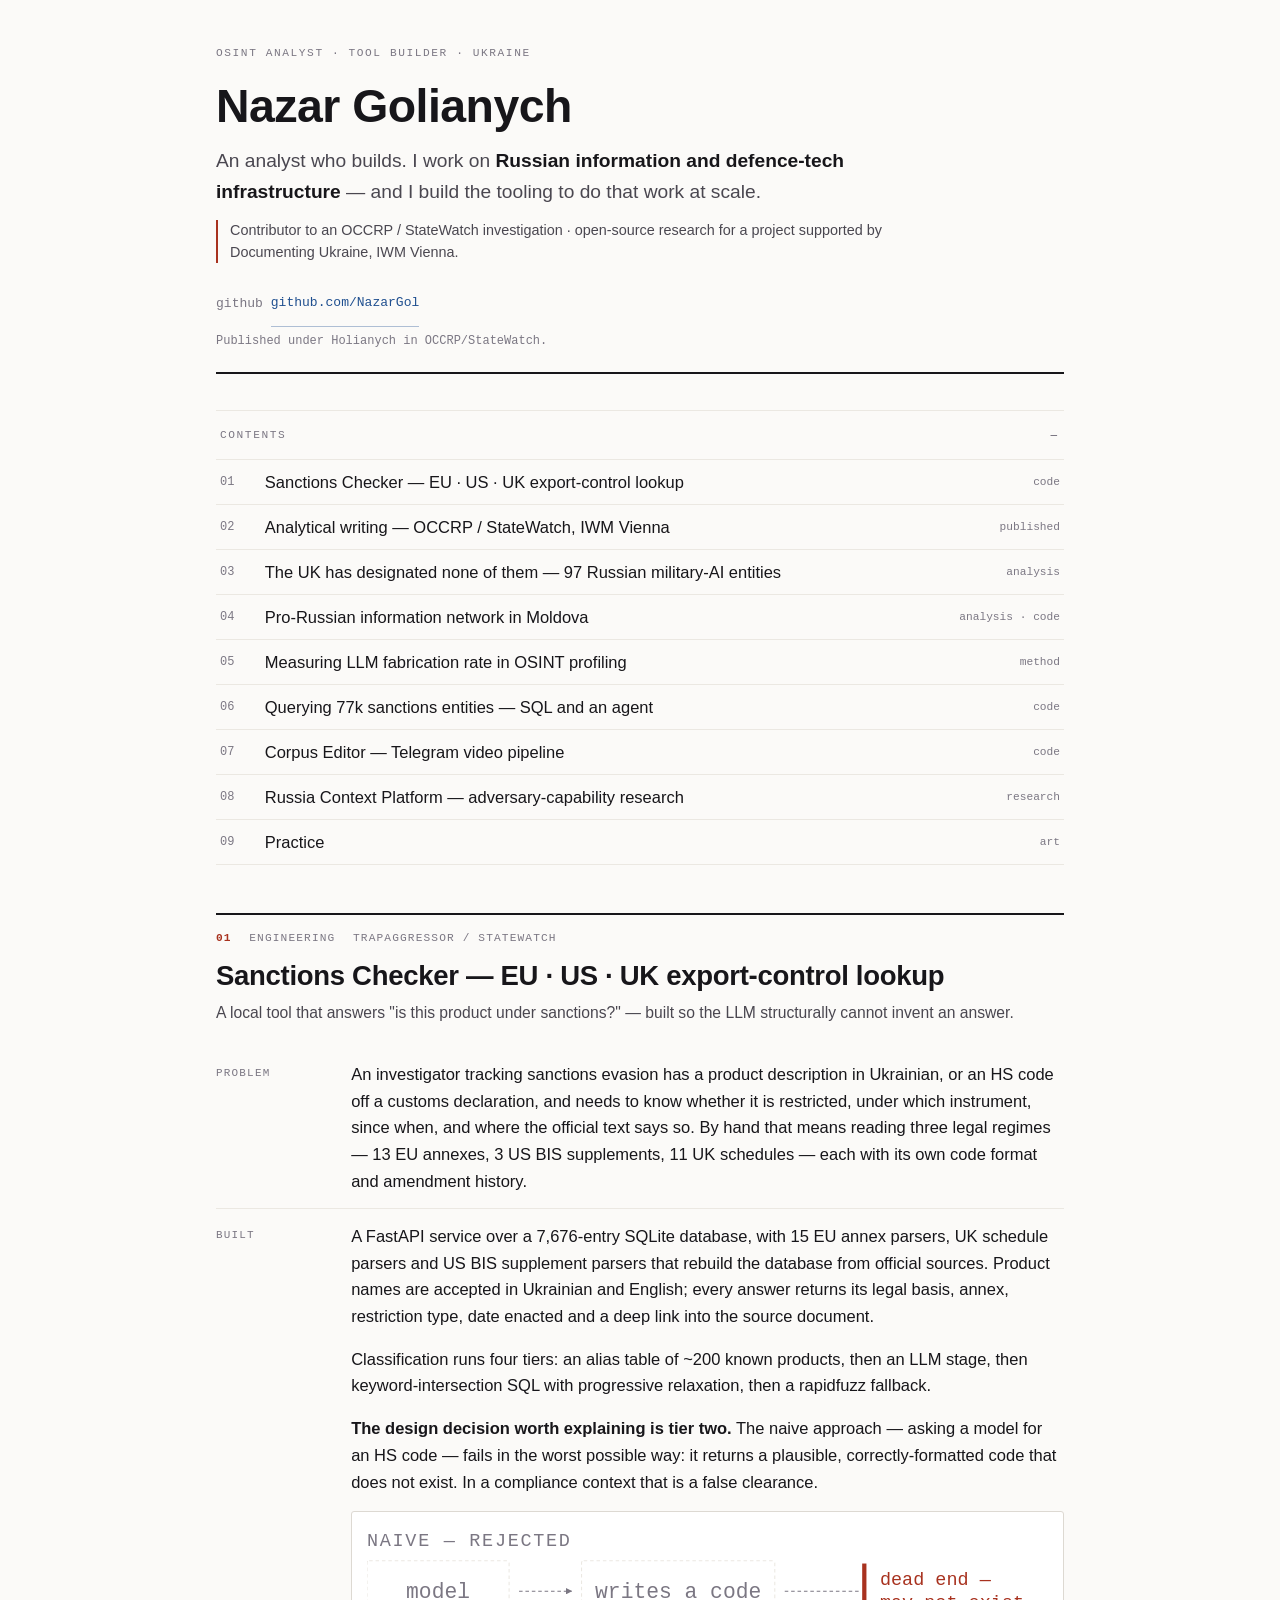
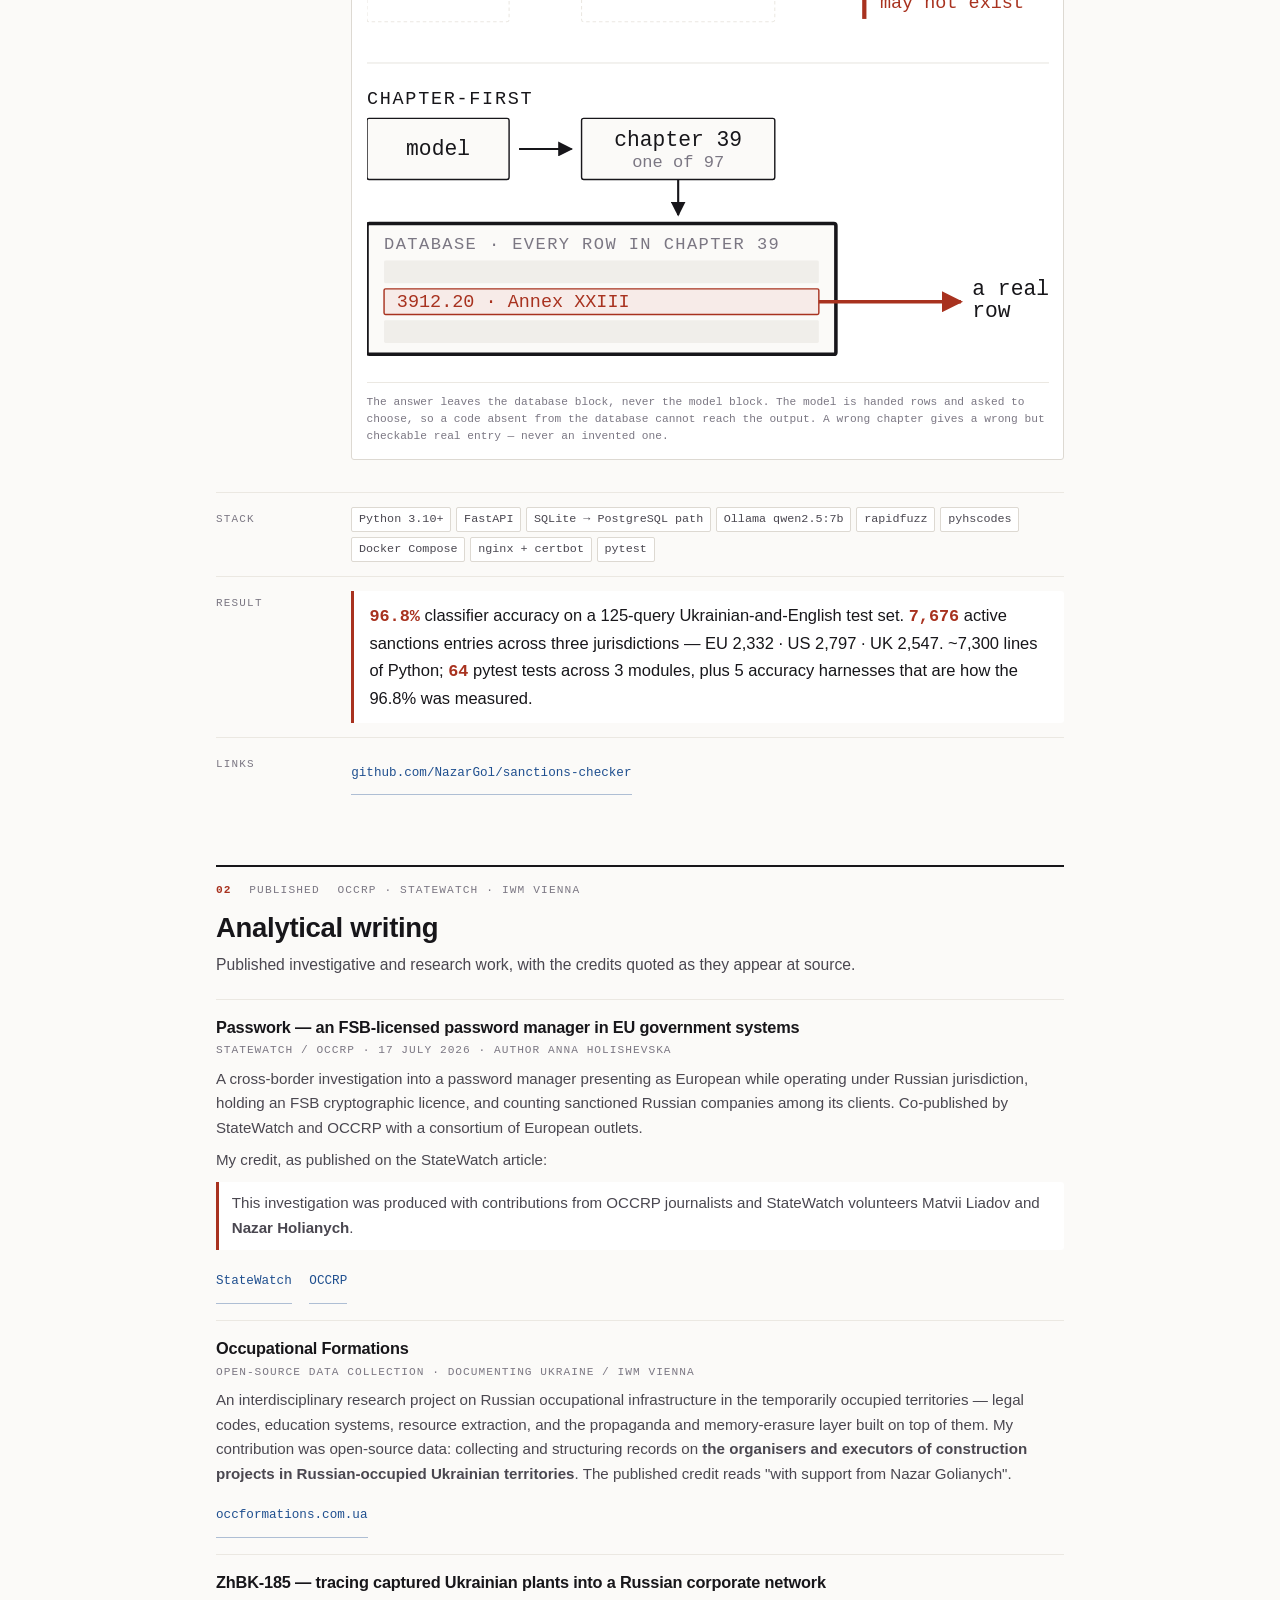
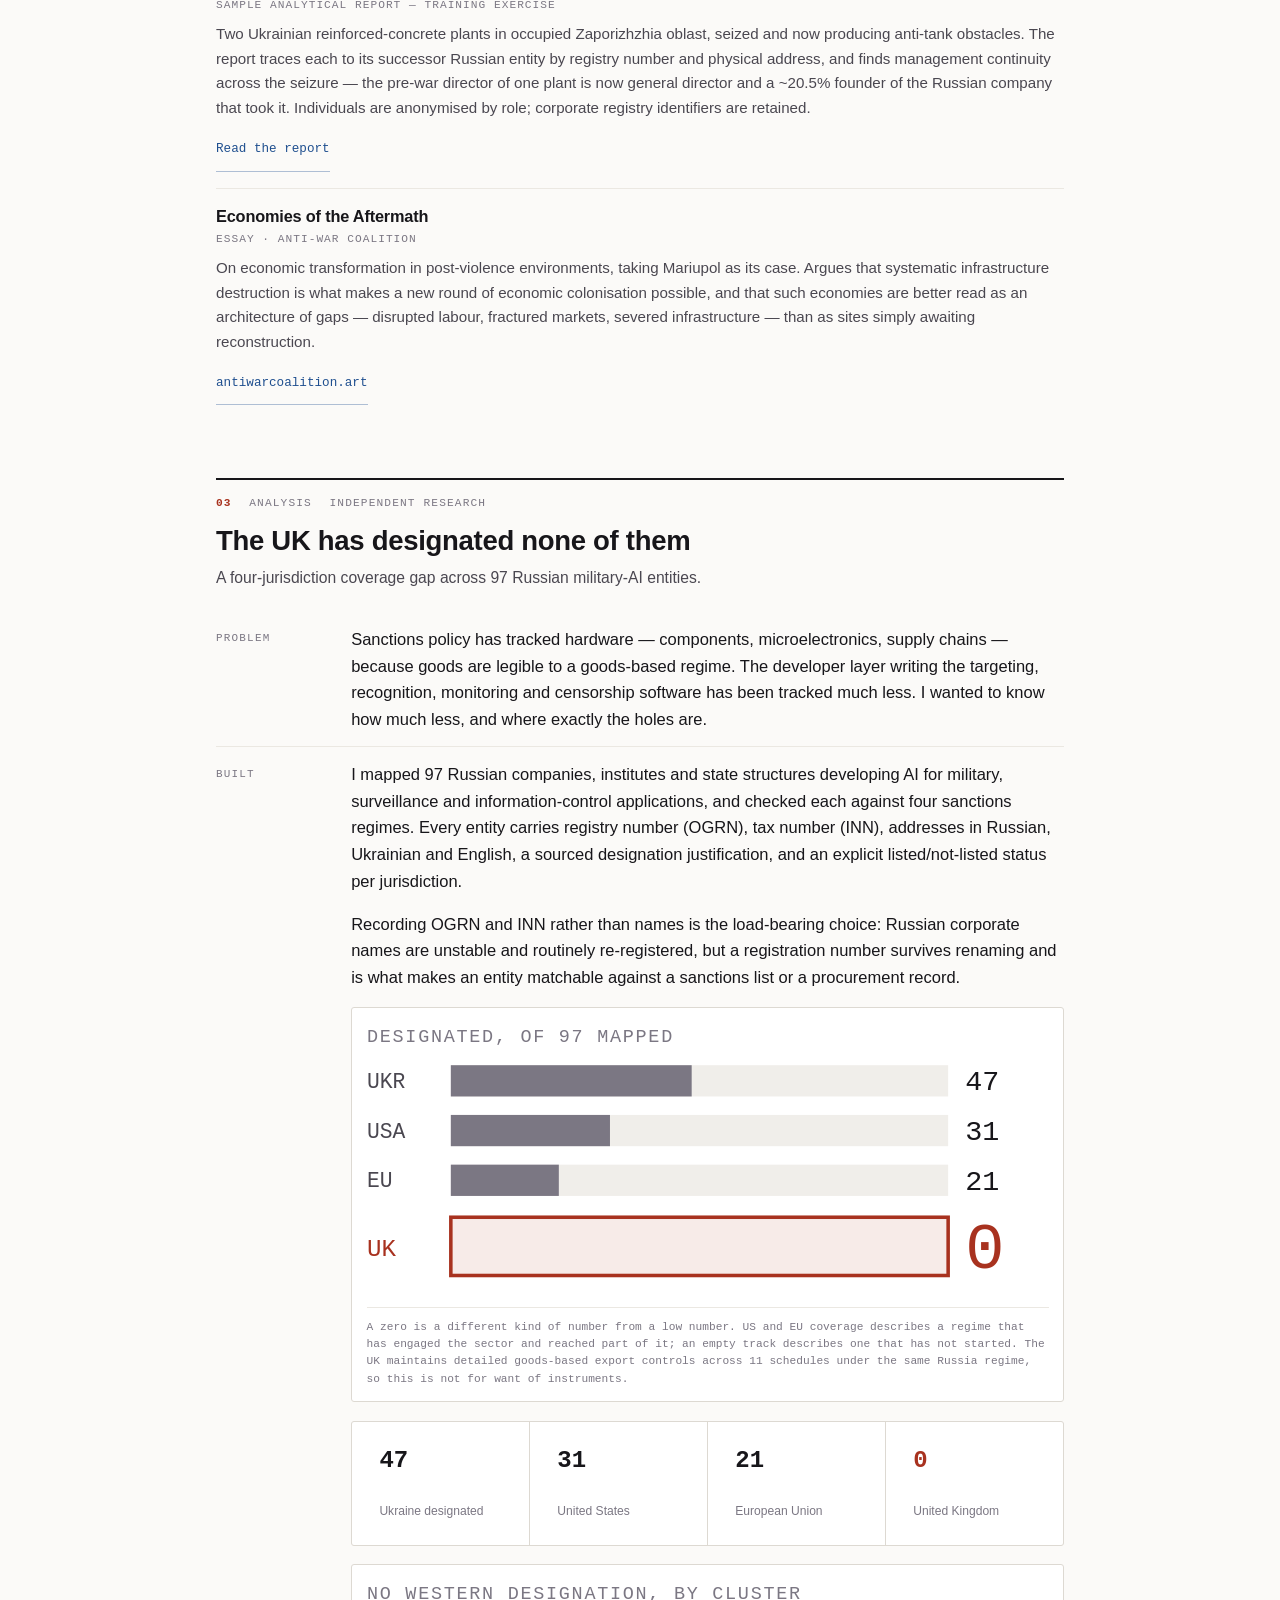
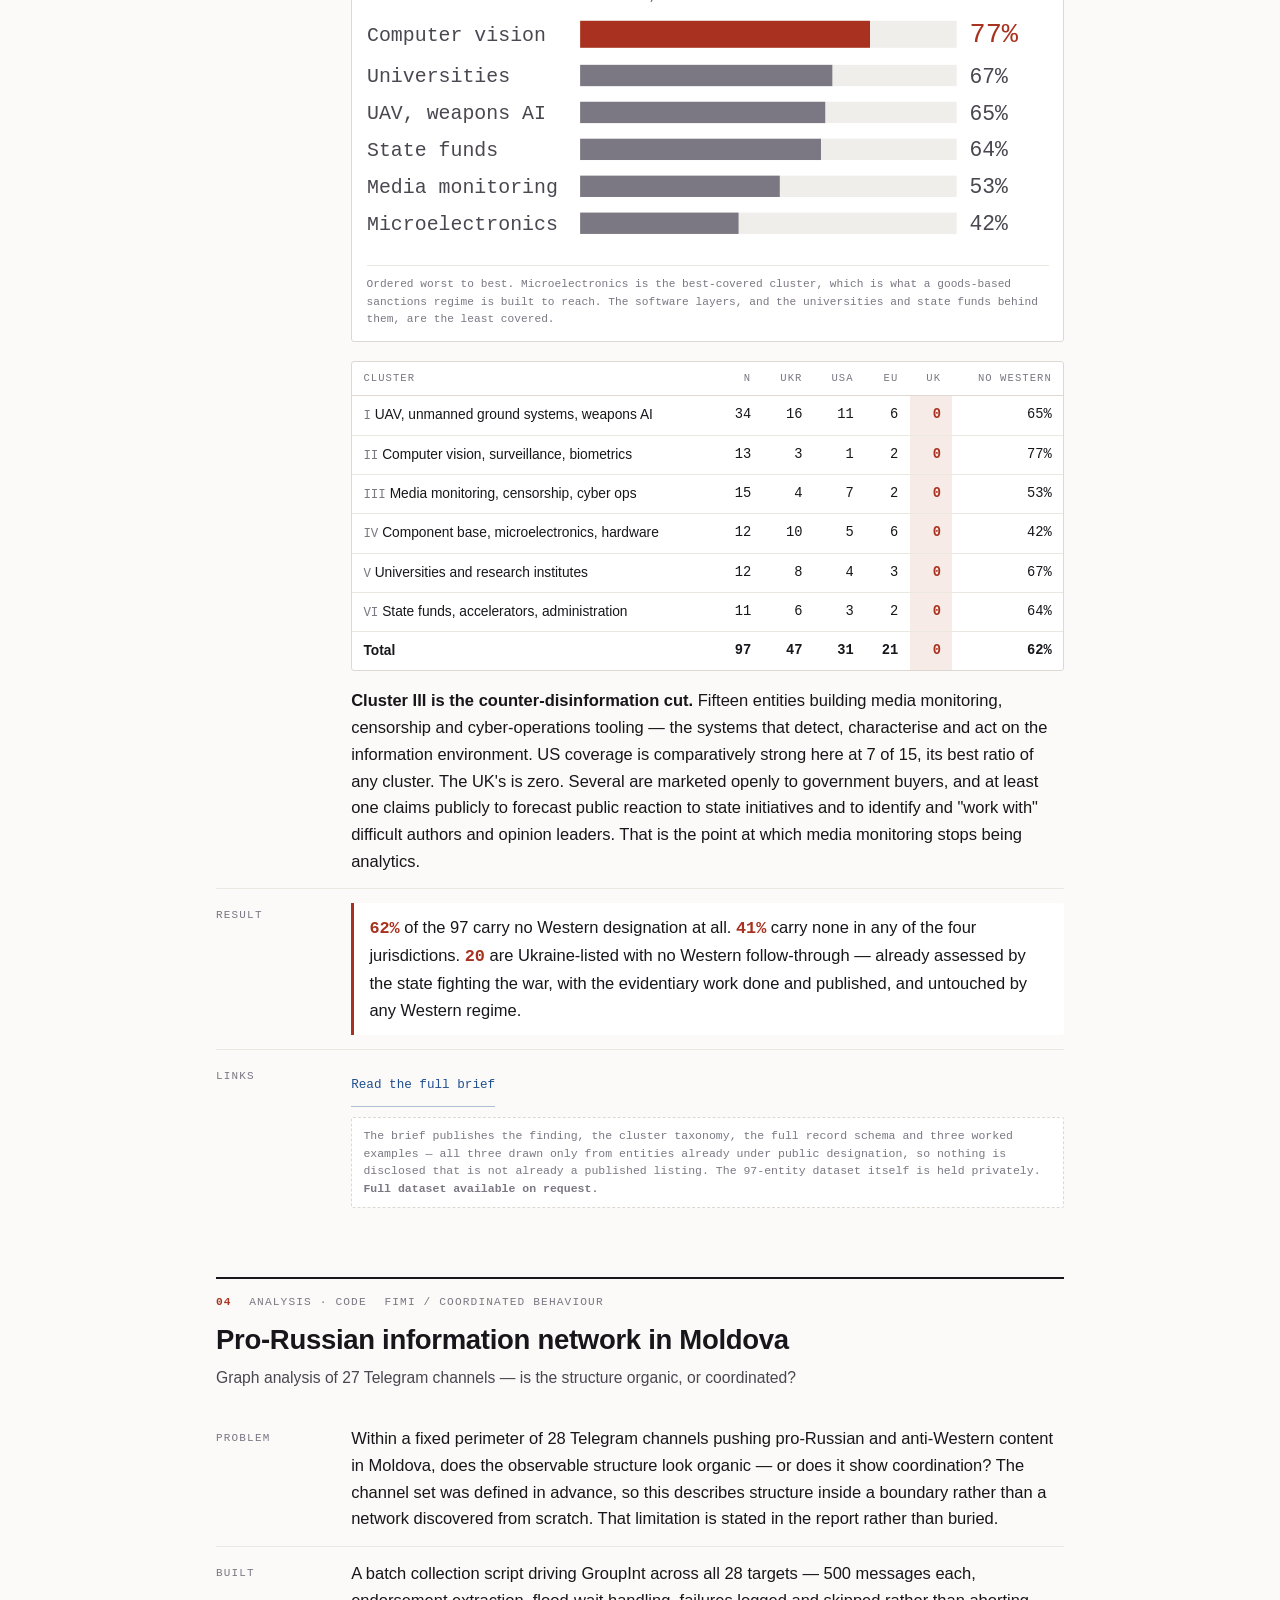
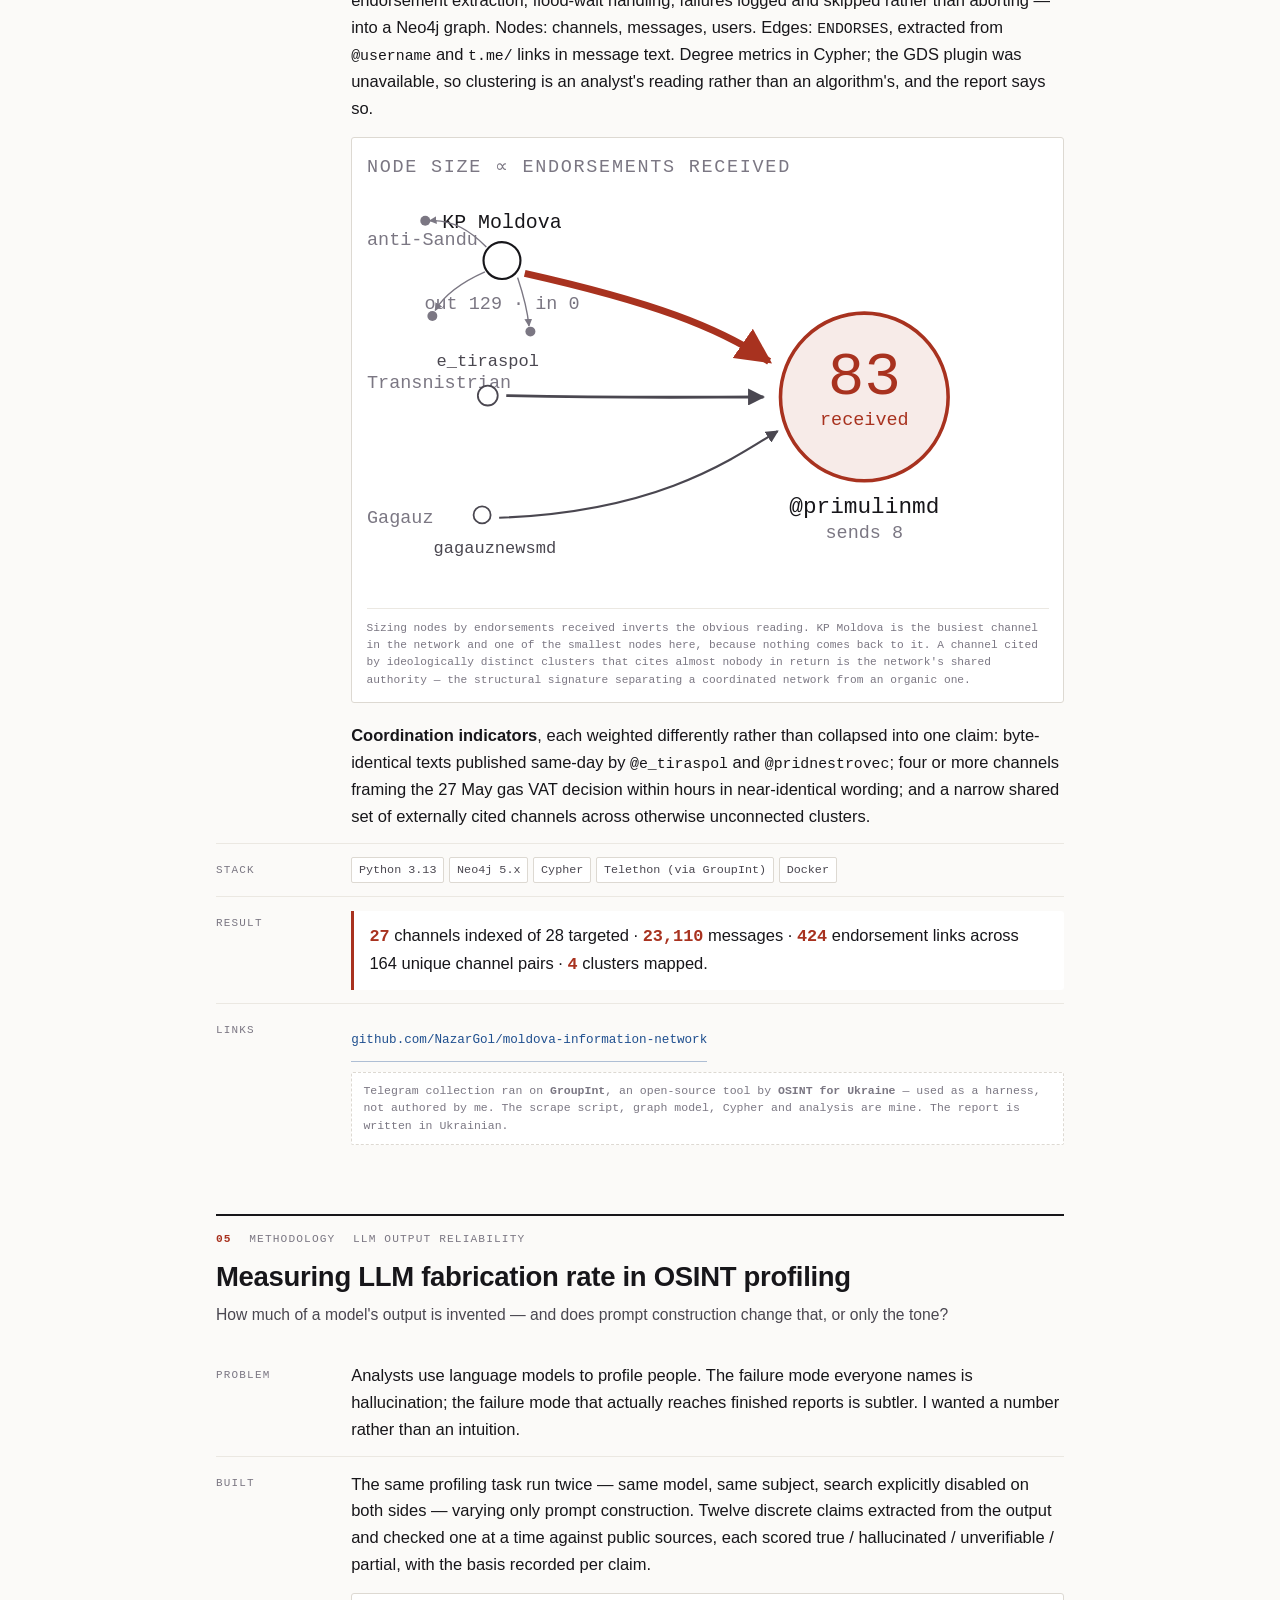
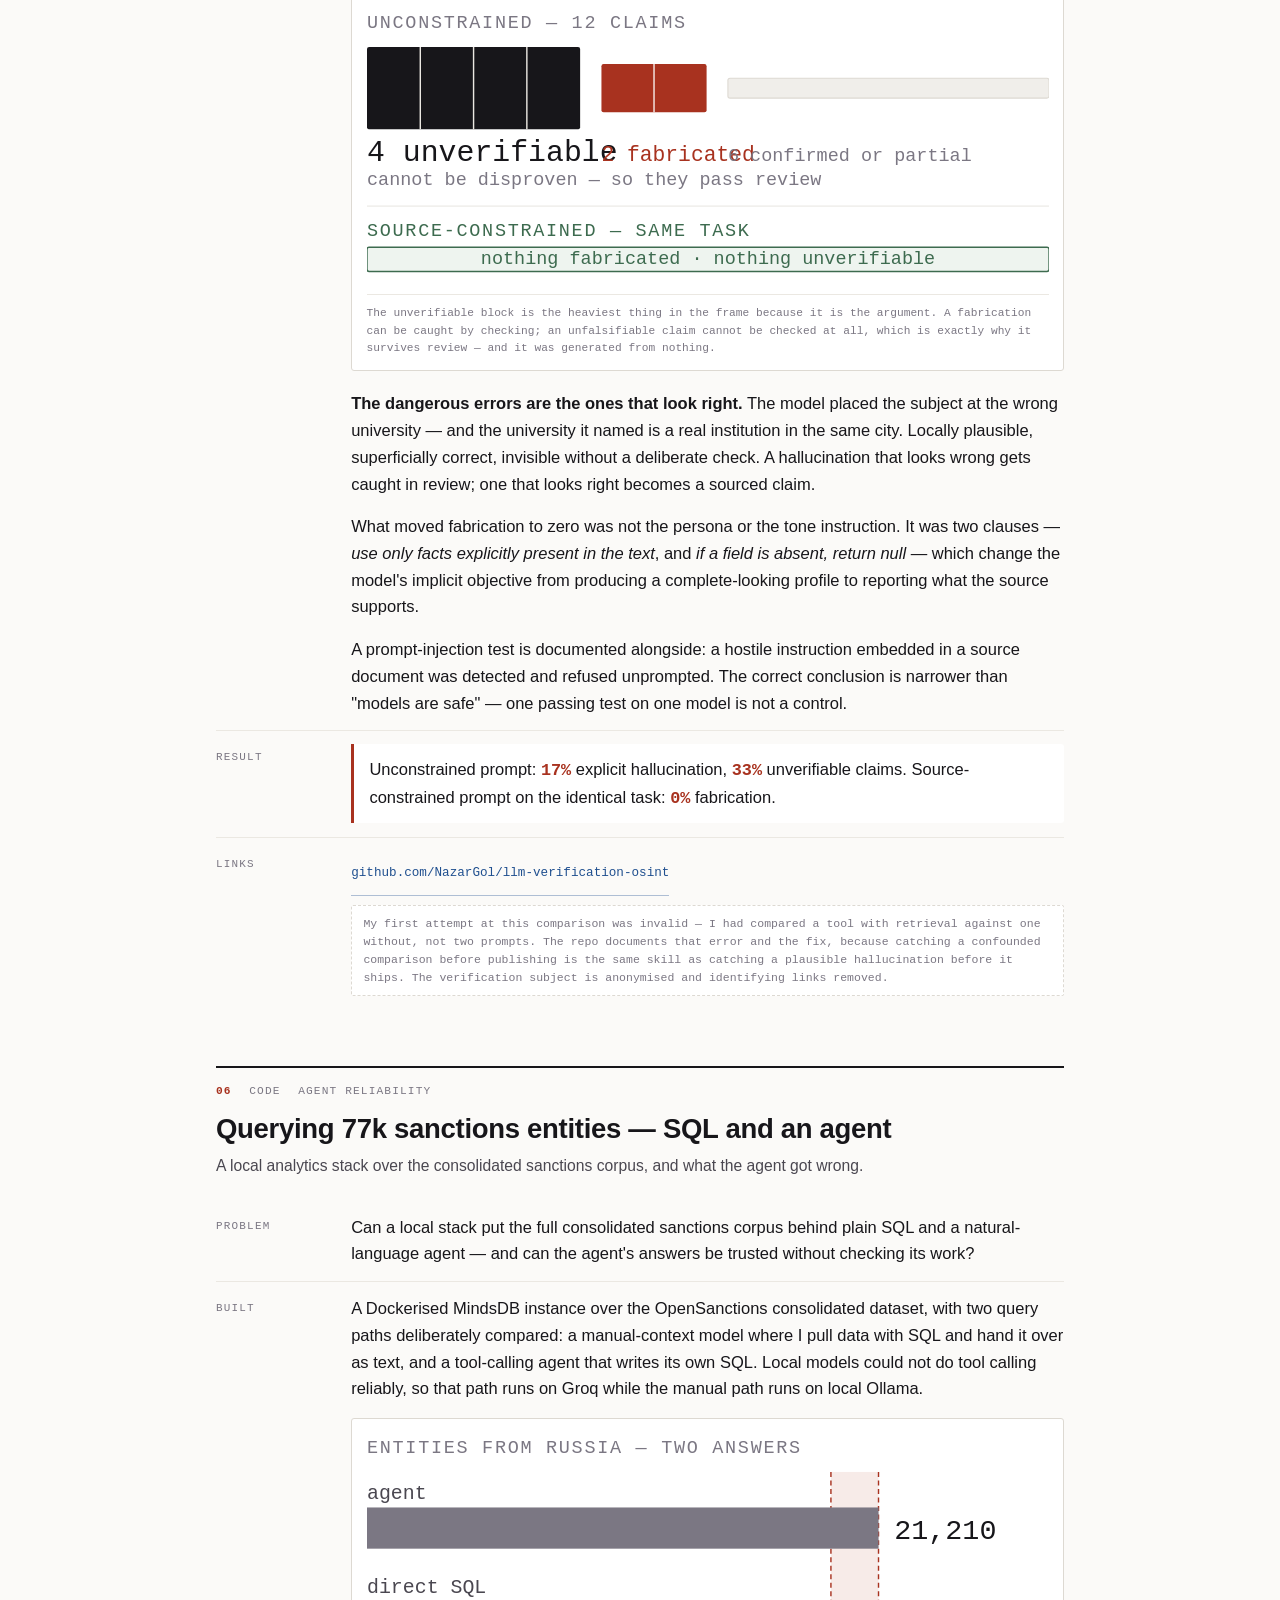
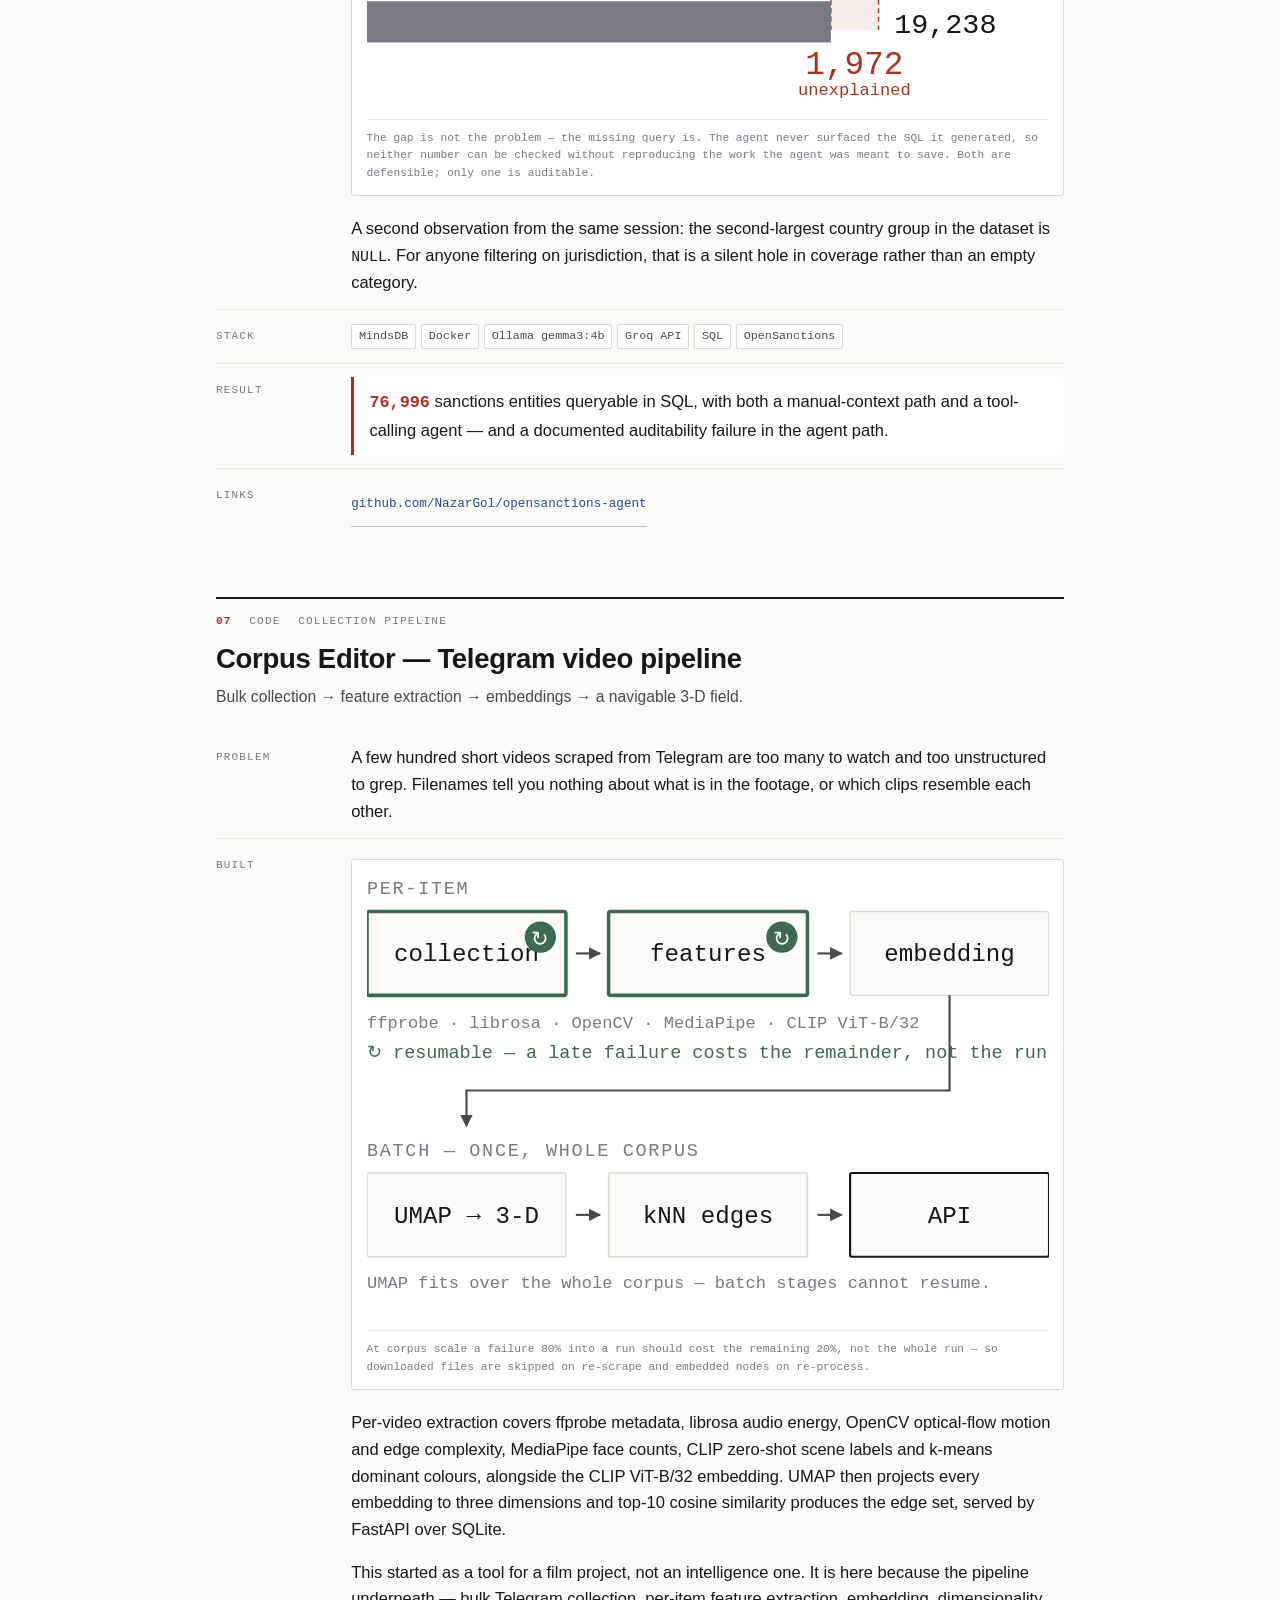
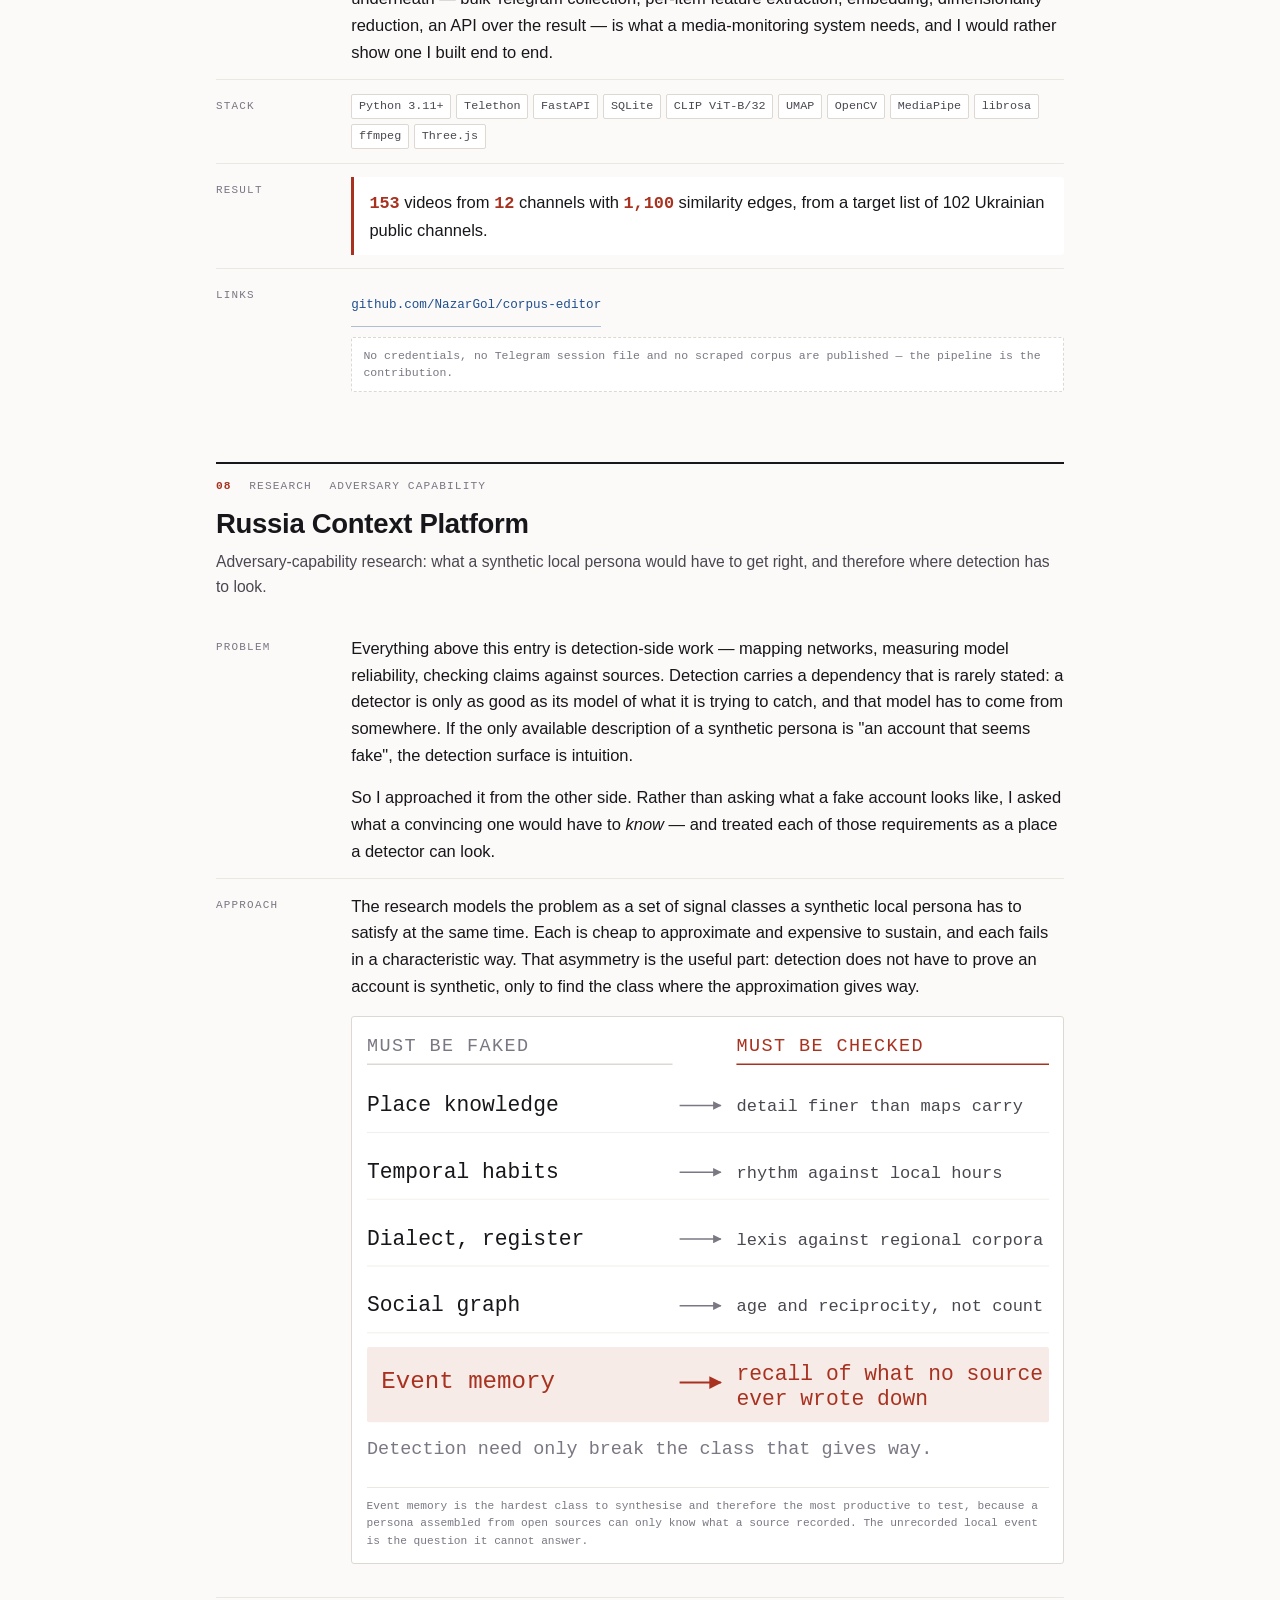
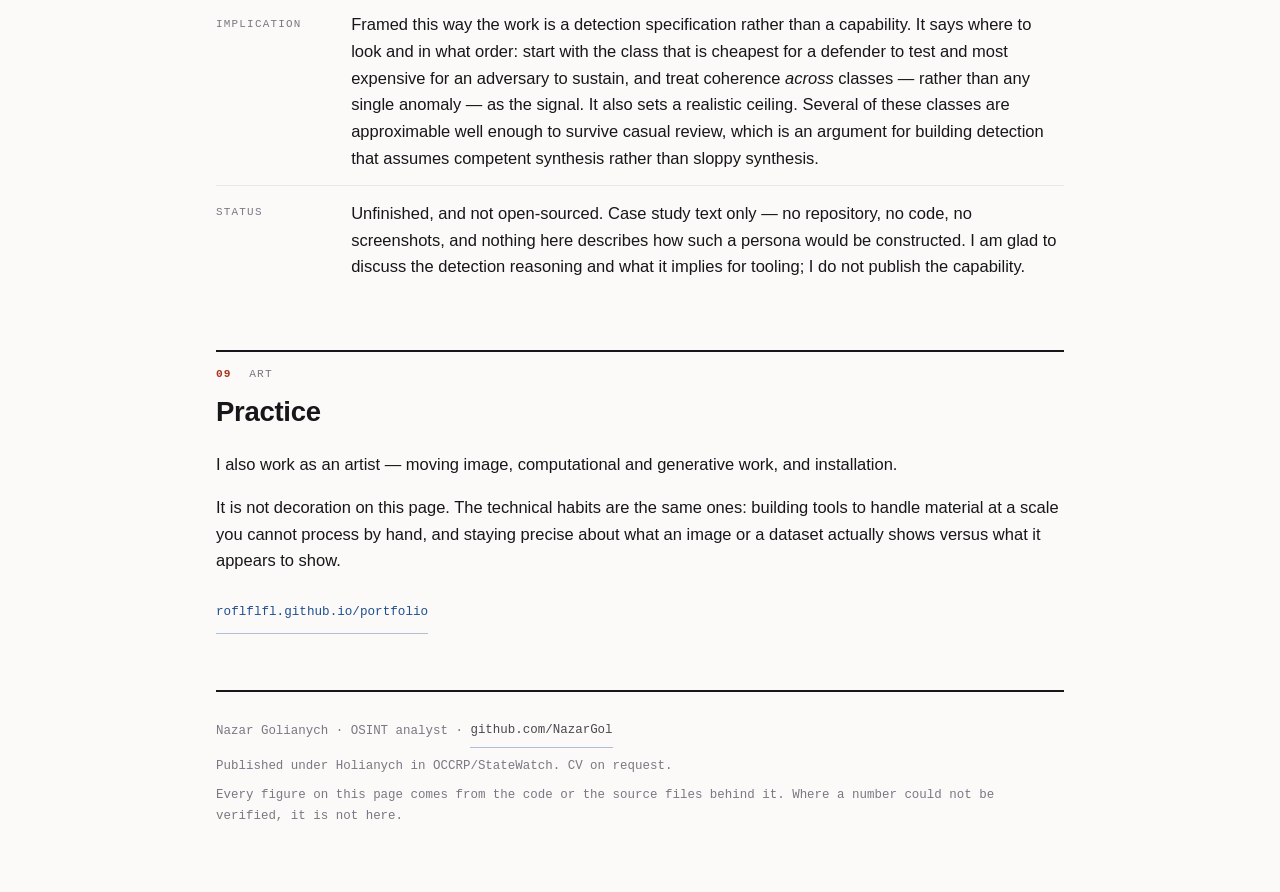
==== commit 2637fe3d: "Rebuild the infographics, drop the email, promote RCP, reorder Infographics rebuilt from 360-unit to" ====
--- a/index.html
+++ b/index.html
@@ -47,16 +47,16 @@
 a:focus-visible,summary:focus-visible{outline:2px solid var(--stamp); outline-offset:3px; border-radius:2px}
 h1,h2,h3{line-height:1.24; letter-spacing:-0.011em; font-weight:640; margin:0}
 p{margin:0 0 1rem}
-ul{margin:0 0 1rem; padding-left:1.15rem}
-li{margin:.3rem 0}
 code,.mono{font-family:var(--mono); font-size:.9em; overflow-wrap:anywhere}
 
 /* ---------- masthead ---------- */
 header.top{border-bottom:2px solid var(--ink); padding:2.75rem 0 1.25rem; margin-bottom:2.25rem}
 .eyebrow{font-family:var(--mono); font-size:.7rem; letter-spacing:.14em; text-transform:uppercase; color:var(--ink-3); margin-bottom:1rem}
 h1{font-size:clamp(1.9rem,5.2vw,2.9rem); margin-bottom:.6rem}
-.thesis{font-size:clamp(1.02rem,2.4vw,1.2rem); color:var(--ink-2); max-width:44rem; margin-bottom:1.25rem}
+.thesis{font-size:clamp(1.02rem,2.4vw,1.2rem); color:var(--ink-2); max-width:44rem; margin-bottom:.8rem}
 .thesis strong{color:var(--ink); font-weight:620}
+.creds{font-size:.9rem; line-height:1.5; color:var(--ink-2); max-width:44rem; margin:0 0 1.2rem;
+  padding-left:.75rem; border-left:2px solid var(--stamp)}
 .contact{display:flex; flex-wrap:wrap; gap:.15rem 1.4rem; font-family:var(--mono); font-size:.815rem; color:var(--ink-2)}
 .contact span.k{color:var(--ink-3)}
 .contact a{display:inline-block; padding:.55rem 0; min-height:44px; line-height:1.9}
@@ -107,38 +107,26 @@
 .links a{display:inline-block; padding:.6rem 0; min-height:44px; line-height:1.9}
 
 /* ---------- figures ---------- */
-figure.fig{margin:.35rem 0 1.15rem; padding:.9rem .8rem .7rem; background:var(--panel);
+figure.fig{margin:.4rem 0 1.2rem; padding:1rem .9rem .8rem; background:var(--panel);
   border:1px solid var(--rule); border-radius:3px}
-figure.fig svg{display:block; width:100%; height:auto; max-width:34rem; margin:0 auto}
-figure.fig figcaption{font-family:var(--mono); font-size:.7rem; line-height:1.5; color:var(--ink-3);
-  margin-top:.7rem; padding-top:.6rem; border-top:1px solid var(--rule-2)}
-/* figure palette — class-based so custom properties resolve reliably */
+figure.fig svg{display:block; width:100%; height:auto}
+figure.fig figcaption{font-family:var(--mono); font-size:.7rem; line-height:1.55; color:var(--ink-3);
+  margin-top:.85rem; padding-top:.65rem; border-top:1px solid var(--rule-2)}
+
+/* figure palette — class-bound so custom properties resolve reliably */
 .fig svg text,.fig svg tspan{font-family:var(--mono)}
-.fig .mono{font-family:var(--mono)}
-.fig .f-ink{fill:var(--ink)}
-.fig .s-ink{stroke:var(--ink)}
-.fig .f-ink2{fill:var(--ink-2)}
-.fig .s-ink2{stroke:var(--ink-2)}
-.fig .f-ink3{fill:var(--ink-3)}
-.fig .s-ink3{stroke:var(--ink-3)}
-.fig .f-stamp{fill:var(--stamp)}
-.fig .s-stamp{stroke:var(--stamp)}
-.fig .f-stampbg{fill:var(--stamp-bg)}
-.fig .s-stampbg{stroke:var(--stamp-bg)}
-.fig .f-ok{fill:var(--ok)}
-.fig .s-ok{stroke:var(--ok)}
+.fig .f-ink{fill:var(--ink)}        .fig .s-ink{stroke:var(--ink)}
+.fig .f-ink2{fill:var(--ink-2)}     .fig .s-ink2{stroke:var(--ink-2)}
+.fig .f-ink3{fill:var(--ink-3)}     .fig .s-ink3{stroke:var(--ink-3)}
+.fig .f-stamp{fill:var(--stamp)}    .fig .s-stamp{stroke:var(--stamp)}
+.fig .f-stampbg{fill:var(--stamp-bg)} .fig .s-stampbg{stroke:var(--stamp-bg)}
+.fig .f-ok{fill:var(--ok)}          .fig .s-ok{stroke:var(--ok)}
 .fig .f-okbg{fill:var(--ok-bg)}
-.fig .s-okbg{stroke:var(--ok-bg)}
 .fig .f-bg{fill:var(--bg)}
-.fig .s-bg{stroke:var(--bg)}
 .fig .f-panel{fill:var(--panel)}
-.fig .s-panel{stroke:var(--panel)}
-.fig .f-rule{fill:var(--rule)}
-.fig .s-rule{stroke:var(--rule)}
-.fig .f-rule2{fill:var(--rule-2)}
-.fig .s-rule2{stroke:var(--rule-2)}
 .fig .f-nullbg{fill:var(--null-bg)}
-.fig .s-nullbg{stroke:var(--null-bg)}
+.fig .s-rule{stroke:var(--rule)}    .fig .s-rule2{stroke:var(--rule-2)}
+.fig .nf{fill:none}
 
 /* ---------- jurisdiction matrix ---------- */
 .matrix-wrap{overflow-x:auto; margin:0 0 1rem; border:1px solid var(--rule); border-radius:3px; background:var(--panel)}
@@ -152,7 +140,6 @@
 td.zero{color:var(--stamp); font-weight:700; background:var(--stamp-bg)}
 .cl{font-family:var(--mono); font-size:.78rem; color:var(--ink-3)}
 
-/* cluster cards — mobile replacement for the matrix */
 .cluster-cards{display:none; margin:0 0 1rem}
 .cc{background:var(--panel); border:1px solid var(--rule); border-radius:3px; padding:.7rem .8rem; margin-bottom:.5rem}
 .cc-h{display:flex; align-items:baseline; gap:.5rem; margin-bottom:.55rem}
@@ -205,7 +192,7 @@
   .stack span{font-size:.685rem; padding:.12rem .38rem}
   details.toc .k{display:none}
   details.toc .t{font-size:.93rem}
-  figure.fig{padding:.7rem .5rem .6rem}
+  figure.fig{padding:.75rem .5rem .65rem}
   .matrix-wrap{display:none}
   .cluster-cards{display:block}
   .headline-stat{grid-template-columns:repeat(2,1fr)}
@@ -231,8 +218,8 @@
   <div class="eyebrow">OSINT analyst · tool builder · Ukraine</div>
   <h1>Nazar Golianych</h1>
   <p class="thesis">An analyst who builds. I work on <strong>Russian information and defence-tech infrastructure</strong> — and I build the tooling to do that work at scale.</p>
+  <p class="creds">Contributor to an OCCRP / StateWatch investigation · open-source research for a project supported by Documenting Ukraine, IWM Vienna.</p>
   <div class="contact">
-    <span><span class="k">email</span> <a href="mailto:golianych.nazar@gmail.com">golianych.nazar@gmail.com</a></span>
     <span><span class="k">github</span> <a href="https://github.com/NazarGol">github.com/NazarGol</a></span>
   </div>
   <p class="alias">Published under Holianych in OCCRP/StateWatch.</p>
@@ -244,12 +231,12 @@
   <summary>Contents</summary>
   <ol>
     <li><a href="#sanctions-checker"><span class="n">01</span><span class="t">Sanctions Checker — EU · US · UK export-control lookup</span><span class="k">code</span></a></li>
-    <li><a href="#russian-military-ai"><span class="n">02</span><span class="t">The UK has designated none of them — 97 Russian military-AI entities</span><span class="k">analysis</span></a></li>
-    <li><a href="#moldova"><span class="n">03</span><span class="t">Pro-Russian information network in Moldova</span><span class="k">analysis · code</span></a></li>
-    <li><a href="#llm-verification"><span class="n">04</span><span class="t">Measuring LLM fabrication rate in OSINT profiling</span><span class="k">method</span></a></li>
-    <li><a href="#opensanctions"><span class="n">05</span><span class="t">Querying 77k sanctions entities — SQL and an agent</span><span class="k">code</span></a></li>
-    <li><a href="#corpus-editor"><span class="n">06</span><span class="t">Corpus Editor — Telegram video pipeline</span><span class="k">code</span></a></li>
-    <li><a href="#writing"><span class="n">07</span><span class="t">Analytical writing</span><span class="k">published</span></a></li>
+    <li><a href="#writing"><span class="n">02</span><span class="t">Analytical writing — OCCRP / StateWatch, IWM Vienna</span><span class="k">published</span></a></li>
+    <li><a href="#russian-military-ai"><span class="n">03</span><span class="t">The UK has designated none of them — 97 Russian military-AI entities</span><span class="k">analysis</span></a></li>
+    <li><a href="#moldova"><span class="n">04</span><span class="t">Pro-Russian information network in Moldova</span><span class="k">analysis · code</span></a></li>
+    <li><a href="#llm-verification"><span class="n">05</span><span class="t">Measuring LLM fabrication rate in OSINT profiling</span><span class="k">method</span></a></li>
+    <li><a href="#opensanctions"><span class="n">06</span><span class="t">Querying 77k sanctions entities — SQL and an agent</span><span class="k">code</span></a></li>
+    <li><a href="#corpus-editor"><span class="n">07</span><span class="t">Corpus Editor — Telegram video pipeline</span><span class="k">code</span></a></li>
     <li><a href="#rcp"><span class="n">08</span><span class="t">Russia Context Platform — adversary-capability research</span><span class="k">research</span></a></li>
     <li><a href="#practice"><span class="n">09</span><span class="t">Practice</span><span class="k">art</span></a></li>
   </ol>
@@ -272,62 +259,55 @@
       <p><strong>The design decision worth explaining is tier two.</strong> The naive approach — asking a model for an HS code — fails in the worst possible way: it returns a plausible, correctly-formatted code that does not exist. In a compliance context that is a false clearance.</p>
 
       <figure class="fig">
-        <svg viewBox="0 0 360 246" role="img" aria-labelledby="f1t f1d">
+        <svg viewBox="0 0 960 620" role="img" aria-labelledby="f1t f1d">
           <title id="f1t">Two classification paths compared</title>
-          <desc id="f1d">The naive path lets the model generate an HS code as free text, which can produce a plausible code that does not exist in the database. The chapter-first path asks the model only for a 2-digit chapter, fetches every database row in that chapter, and has the model re-rank within that list, so the returned value originates from the database rather than from the model.</desc>
+          <desc id="f1d">In the rejected naive path the model writes a code as free text and the path terminates at a dead end, because a written code may not exist in the database. In the chapter-first path the model names only a two-digit chapter, the database returns every row in that chapter, and the answer leaves the database block itself — the model selects a row rather than writing one.</desc>
           <defs>
-            <marker id="ah" viewBox="0 0 8 8" refX="7" refY="4" markerWidth="6" markerHeight="6" orient="auto">
-              <path d="M0,0 L8,4 L0,8 z" class="f-ink3"/>
+            <marker id="a-ink" viewBox="0 0 10 10" refX="9" refY="5" markerWidth="7" markerHeight="7" orient="auto">
+              <path d="M0,0 L10,5 L0,10 z" class="f-ink"/>
             </marker>
-            <marker id="ahr" viewBox="0 0 8 8" refX="7" refY="4" markerWidth="6" markerHeight="6" orient="auto">
-              <path d="M0,0 L8,4 L0,8 z" class="f-stamp"/>
+            <marker id="a-fade" viewBox="0 0 10 10" refX="9" refY="5" markerWidth="6" markerHeight="6" orient="auto">
+              <path d="M0,0 L10,5 L0,10 z" class="f-ink3"/>
             </marker>
-            <marker id="aho" viewBox="0 0 8 8" refX="7" refY="4" markerWidth="6" markerHeight="6" orient="auto">
-              <path d="M0,0 L8,4 L0,8 z" class="f-ok"/>
+            <marker id="a-hot" viewBox="0 0 10 10" refX="9" refY="5" markerWidth="6" markerHeight="6" orient="auto">
+              <path d="M0,0 L10,5 L0,10 z" class="f-stamp"/>
             </marker>
           </defs>
 
-          <text x="0" y="9" font-size="10" letter-spacing="1.2" class="f-stamp">NAIVE — MODEL GENERATES THE CODE</text>
-          <rect x="0" y="17" width="74" height="30" rx="2" class="f-bg s-rule"/>
-          <text x="37" y="36" font-size="11.5" text-anchor="middle" class="f-ink">LLM</text>
-          <line x1="76" y1="32" x2="99" y2="32" stroke-width="1.2" marker-end="url(#ah)" class="s-ink3"/>
-          <rect x="103" y="17" width="97" height="30" rx="2" class="f-bg s-rule"/>
-          <text x="151.5" y="30" font-size="10" text-anchor="middle" class="f-ink2">generates</text>
-          <text x="151.5" y="41" font-size="10" text-anchor="middle" class="f-ink2">free text</text>
-          <line x1="202" y1="32" x2="225" y2="32" stroke-width="1.2" marker-end="url(#ahr)" class="s-stamp"/>
-          <rect x="229" y="17" width="131" height="30" rx="2" class="f-stampbg s-stamp"/>
-          <text x="294.5" y="30" font-size="11" text-anchor="middle" class="f-stamp">"3912.11"</text>
-          <text x="294.5" y="41" font-size="9.5" text-anchor="middle" class="f-stamp">may not exist</text>
-
-          <line x1="0" y1="64" x2="360" y2="64" stroke-dasharray="3 3" class="s-rule"/>
-
-          <text x="0" y="83" font-size="10" letter-spacing="1.2" class="f-ok">CHAPTER-FIRST — MODEL SELECTS A ROW</text>
-
-          <rect x="0" y="91" width="74" height="30" rx="2" class="f-bg s-rule"/>
-          <text x="37" y="110" font-size="11.5" text-anchor="middle" class="f-ink">LLM</text>
-          <line x1="76" y1="106" x2="99" y2="106" stroke-width="1.2" marker-end="url(#ah)" class="s-ink3"/>
-          <rect x="103" y="91" width="97" height="30" rx="2" class="f-bg s-rule"/>
-          <text x="151.5" y="104" font-size="11" text-anchor="middle" class="f-ink">chapter 39</text>
-          <text x="151.5" y="115" font-size="9.5" text-anchor="middle" class="f-ink3">1 of 97</text>
-          <path d="M151.5,123 L151.5,140" stroke-width="1.2" fill="none" marker-end="url(#ah)" class="s-ink3"/>
-          <text x="158" y="136" font-size="9" class="f-ink3">scopes the query</text>
-
-          <rect x="0" y="146" width="360" height="58" rx="2" stroke-width="1.3" class="f-bg s-ink3"/>
-          <text x="8" y="160" font-size="9.5" letter-spacing="1" class="f-ink3">DATABASE — EVERY ROW IN CH. 39</text>
-          <rect x="8" y="166" width="104" height="14" rx="1.5" class="f-panel s-rule"/>
-          <text x="13" y="176" font-size="9" class="f-ink2">3912.11 · Annex XXIII</text>
-          <rect x="118" y="166" width="104" height="14" rx="1.5" class="f-okbg s-ok"/>
-          <text x="123" y="176" font-size="9" class="f-ok">3912.20 · Annex XXIII</text>
-          <rect x="228" y="166" width="104" height="14" rx="1.5" class="f-panel s-rule"/>
-          <text x="233" y="176" font-size="9" class="f-ink2">3912.31 · Annex XXI</text>
-          <text x="338" y="176" font-size="9.5" class="f-ink3">…</text>
-          <text x="8" y="196" font-size="9.5" class="f-ink2">LLM re-ranks <tspan class="f-ink">within this list</tspan> — it picks, never writes</text>
-
-          <path d="M170,204 L170,222" stroke-width="1.6" fill="none" marker-end="url(#aho)" class="s-ok"/>
-          <rect x="88" y="226" width="184" height="20" rx="2" class="f-okbg s-ok"/>
-          <text x="180" y="240" font-size="10" text-anchor="middle" class="f-ok">output is a database row, not a string</text>
+          <text x="0" y="26" font-size="26" letter-spacing="2.4" class="f-ink3">NAIVE — REJECTED</text>
+          <rect x="0" y="46" width="200" height="86" rx="3" class="s-rule2 nf" stroke-width="1.5" stroke-dasharray="5 4"/>
+          <text x="100" y="98" font-size="30" text-anchor="middle" class="f-ink3">model</text>
+          <line x1="214" y1="89" x2="288" y2="89" class="s-ink3" stroke-width="1.5" stroke-dasharray="5 4" marker-end="url(#a-fade)"/>
+          <rect x="302" y="46" width="272" height="86" rx="3" class="s-rule2 nf" stroke-width="1.5" stroke-dasharray="5 4"/>
+          <text x="438" y="98" font-size="30" text-anchor="middle" class="f-ink3">writes a code</text>
+          <line x1="588" y1="89" x2="694" y2="89" class="s-ink3" stroke-width="1.5" stroke-dasharray="5 4"/>
+          <line x1="700" y1="50" x2="700" y2="128" class="s-stamp" stroke-width="6"/>
+          <text x="722" y="80" font-size="26" class="f-stamp">dead end —</text>
+          <text x="722" y="112" font-size="26" class="f-stamp">may not exist</text>
+
+          <line x1="0" y1="190" x2="960" y2="190" class="s-rule"/>
+
+          <text x="0" y="248" font-size="26" letter-spacing="2.4" class="f-ink">CHAPTER-FIRST</text>
+          <rect x="0" y="268" width="200" height="86" rx="3" class="f-bg s-ink" stroke-width="2"/>
+          <text x="100" y="320" font-size="30" text-anchor="middle" class="f-ink">model</text>
+          <line x1="214" y1="311" x2="288" y2="311" class="s-ink" stroke-width="3" marker-end="url(#a-ink)"/>
+          <rect x="302" y="268" width="272" height="86" rx="3" class="f-bg s-ink" stroke-width="2"/>
+          <text x="438" y="307" font-size="30" text-anchor="middle" class="f-ink">chapter 39</text>
+          <text x="438" y="336" font-size="24" text-anchor="middle" class="f-ink3">one of 97</text>
+          <path d="M438,354 L438,404" class="s-ink nf" stroke-width="3" marker-end="url(#a-ink)"/>
+
+          <rect x="0" y="416" width="660" height="184" rx="3" class="f-bg s-ink" stroke-width="5"/>
+          <text x="24" y="452" font-size="24" letter-spacing="2" class="f-ink3">DATABASE · EVERY ROW IN CHAPTER 39</text>
+          <rect x="24" y="468" width="612" height="32" rx="2" class="f-nullbg"/>
+          <rect x="24" y="508" width="612" height="36" rx="2" class="f-stampbg s-stamp" stroke-width="2"/>
+          <text x="42" y="533" font-size="26" class="f-stamp">3912.20 · Annex XXIII</text>
+          <rect x="24" y="552" width="612" height="32" rx="2" class="f-nullbg"/>
+
+          <path d="M636,526 L836,526" class="s-stamp nf" stroke-width="5" marker-end="url(#a-hot)"/>
+          <text x="852" y="516" font-size="30" class="f-ink">a real</text>
+          <text x="852" y="548" font-size="30" class="f-ink">row</text>
         </svg>
-        <figcaption>The output arrow starts at the database, not at the model. Because the model is only ever asked to choose among rows it was handed, a code absent from the database cannot leave the pipeline. A wrong chapter yields a wrong but checkable real entry — never an invented one.</figcaption>
+        <figcaption>The answer leaves the database block, never the model block. The model is handed rows and asked to choose, so a code absent from the database cannot reach the output. A wrong chapter gives a wrong but checkable real entry — never an invented one.</figcaption>
       </figure>
       </dd></div>
 
@@ -346,9 +326,51 @@
 </article>
 
 <!-- 02 ------------------------------------------------------------------ -->
+<article class="rec" id="writing">
+  <div class="rec-head">
+    <div class="rec-meta"><span class="idx">02</span><span>Published</span><span>OCCRP · StateWatch · IWM Vienna</span></div>
+    <h2>Analytical writing</h2>
+    <p class="sub">Published investigative and research work, with the credits quoted as they appear at source.</p>
+  </div>
+
+  <div class="piece">
+    <h3>Passwork — an FSB-licensed password manager in EU government systems</h3>
+    <div class="role">StateWatch / OCCRP · 17 July 2026 · author Anna Holishevska</div>
+    <p>A cross-border investigation into a password manager presenting as European while operating under Russian jurisdiction, holding an FSB cryptographic licence, and counting sanctioned Russian companies among its clients. Co-published by StateWatch and OCCRP with a consortium of European outlets.</p>
+    <p>My credit, as published on the StateWatch article:</p>
+    <blockquote><p>This investigation was produced with contributions from OCCRP journalists and StateWatch volunteers Matvii Liadov and <strong>Nazar Holianych</strong>.</p></blockquote>
+    <div class="links">
+      <a href="https://statewatch.org.ua/en/publications/rozsliduvannia/sanktsii/passwork-fsb-password-manager-eu-government/">StateWatch</a>
+      <a href="https://www.occrp.org/en/investigation/european-password-manager-shares-origins-and-updates-with-state-certified-russian-firm">OCCRP</a>
+    </div>
+  </div>
+
+  <div class="piece">
+    <h3>Occupational Formations</h3>
+    <div class="role">Open-source data collection · Documenting Ukraine / IWM Vienna</div>
+    <p>An interdisciplinary research project on Russian occupational infrastructure in the temporarily occupied territories — legal codes, education systems, resource extraction, and the propaganda and memory-erasure layer built on top of them. My contribution was open-source data: collecting and structuring records on <strong>the organisers and executors of construction projects in Russian-occupied Ukrainian territories</strong>. The published credit reads "with support from Nazar Golianych".</p>
+    <div class="links"><a href="https://occformations.com.ua/">occformations.com.ua</a></div>
+  </div>
+
+  <div class="piece">
+    <h3>ZhBK-185 — tracing captured Ukrainian plants into a Russian corporate network</h3>
+    <div class="role">Sample analytical report — training exercise</div>
+    <p>Two Ukrainian reinforced-concrete plants in occupied Zaporizhzhia oblast, seized and now producing anti-tank obstacles. The report traces each to its successor Russian entity by registry number and physical address, and finds management continuity across the seizure — the pre-war director of one plant is now general director and a ~20.5% founder of the Russian company that took it. Individuals are anonymised by role; corporate registry identifiers are retained.</p>
+    <div class="links"><a href="briefs/zhbk-185.html">Read the report</a></div>
+  </div>
+
+  <div class="piece">
+    <h3>Economies of the Aftermath</h3>
+    <div class="role">Essay · Anti-War Coalition</div>
+    <p>On economic transformation in post-violence environments, taking Mariupol as its case. Argues that systematic infrastructure destruction is what makes a new round of economic colonisation possible, and that such economies are better read as an architecture of gaps — disrupted labour, fractured markets, severed infrastructure — than as sites simply awaiting reconstruction.</p>
+    <div class="links"><a href="https://antiwarcoalition.art/texts/16375855-5189-4da4-a8ee-12f2aff4d59e">antiwarcoalition.art</a></div>
+  </div>
+</article>
+
+<!-- 03 ------------------------------------------------------------------ -->
 <article class="rec" id="russian-military-ai">
   <div class="rec-head">
-    <div class="rec-meta"><span class="idx">02</span><span>Analysis</span><span>Independent research</span></div>
+    <div class="rec-meta"><span class="idx">03</span><span>Analysis</span><span>Independent research</span></div>
     <h2>The UK has designated none of them</h2>
     <p class="sub">A four-jurisdiction coverage gap across 97 Russian military-AI entities.</p>
   </div>
@@ -361,76 +383,32 @@
       <p>Recording OGRN and INN rather than names is the load-bearing choice: Russian corporate names are unstable and routinely re-registered, but a registration number survives renaming and is what makes an entity matchable against a sanctions list or a procurement record.</p>
 
       <figure class="fig">
-        <svg viewBox="0 0 360 288" role="img" aria-labelledby="f2t f2d">
-          <title id="f2t">Sanctions coverage of 97 Russian military-AI entities</title>
-          <desc id="f2d">Bars over a common baseline of 97 entities: Ukraine has designated 47, the United States 31, the European Union 21, and the United Kingdom none. Below, six cluster rows show the share of each cluster carrying no Western designation, ranging from 42 percent for microelectronics to 77 percent for computer vision and surveillance.</desc>
-
-          <text x="0" y="9" font-size="10" letter-spacing="1.2" class="f-ink3">ENTITIES DESIGNATED, OF 97 MAPPED</text>
-
-          <text x="0" y="30" font-size="10.5" class="f-ink2">UKR</text>
-          <rect x="38" y="21" width="272" height="13" stroke-width=".6" class="f-nullbg s-rule"/>
-          <rect x="38" y="21" width="131.8" height="13" class="f-ink3"/>
-          <text x="316" y="31" font-size="11.5" class="f-ink">47</text>
-
-          <text x="0" y="52" font-size="10.5" class="f-ink2">USA</text>
-          <rect x="38" y="43" width="272" height="13" stroke-width=".6" class="f-nullbg s-rule"/>
-          <rect x="38" y="43" width="86.9" height="13" class="f-ink3"/>
-          <text x="316" y="53" font-size="11.5" class="f-ink">31</text>
-
-          <text x="0" y="74" font-size="10.5" class="f-ink2">EU</text>
-          <rect x="38" y="65" width="272" height="13" stroke-width=".6" class="f-nullbg s-rule"/>
-          <rect x="38" y="65" width="58.9" height="13" class="f-ink3"/>
-          <text x="316" y="75" font-size="11.5" class="f-ink">21</text>
-
-          <text x="0" y="96" font-size="10.5" class="f-stamp">UK</text>
-          <rect x="38" y="87" width="272" height="13" stroke-width="1" class="f-stampbg s-stamp"/>
-          <text x="44" y="97" font-size="9" class="f-stamp">empty track — none designated</text>
-          <text x="316" y="97" font-size="11.5" font-weight="700" class="f-stamp">0</text>
-
-          <line x1="0" y1="112" x2="360" y2="112" stroke-dasharray="3 3" class="s-rule"/>
-          <text x="0" y="130" font-size="10" letter-spacing="1.2" class="f-ink3">NO WESTERN DESIGNATION, BY CLUSTER</text>
-
-          <text x="0" y="150" font-size="9.5" class="f-ink3">I</text>
-          <text x="14" y="150" font-size="9.5" class="f-ink2">UAV, weapons AI</text>
-          <rect x="150" y="143" width="170" height="9" class="f-nullbg"/>
-          <rect x="150" y="143" width="110.5" height="9" opacity=".72" class="f-stamp"/>
-          <text x="326" y="150" font-size="10" class="f-ink">65%</text>
-
-          <text x="0" y="167" font-size="9.5" class="f-ink3">II</text>
-          <text x="14" y="167" font-size="9.5" class="f-ink2">Computer vision</text>
-          <rect x="150" y="160" width="170" height="9" class="f-nullbg"/>
-          <rect x="150" y="160" width="130.9" height="9" class="f-stamp"/>
-          <text x="326" y="167" font-size="10" font-weight="700" class="f-stamp">77%</text>
-
-          <text x="0" y="184" font-size="9.5" class="f-ink3">III</text>
-          <text x="14" y="184" font-size="9.5" class="f-ink2">Media monitoring</text>
-          <rect x="150" y="177" width="170" height="9" class="f-nullbg"/>
-          <rect x="150" y="177" width="90.1" height="9" opacity=".72" class="f-stamp"/>
-          <text x="326" y="184" font-size="10" class="f-ink">53%</text>
-
-          <text x="0" y="201" font-size="9.5" class="f-ink3">IV</text>
-          <text x="14" y="201" font-size="9.5" class="f-ink2">Microelectronics</text>
-          <rect x="150" y="194" width="170" height="9" class="f-nullbg"/>
-          <rect x="150" y="194" width="71.4" height="9" opacity=".55" class="f-stamp"/>
-          <text x="326" y="201" font-size="10" class="f-ink">42%</text>
-
-          <text x="0" y="218" font-size="9.5" class="f-ink3">V</text>
-          <text x="14" y="218" font-size="9.5" class="f-ink2">Universities</text>
-          <rect x="150" y="211" width="170" height="9" class="f-nullbg"/>
-          <rect x="150" y="211" width="113.9" height="9" opacity=".72" class="f-stamp"/>
-          <text x="326" y="218" font-size="10" class="f-ink">67%</text>
-
-          <text x="0" y="235" font-size="9.5" class="f-ink3">VI</text>
-          <text x="14" y="235" font-size="9.5" class="f-ink2">State funds</text>
-          <rect x="150" y="228" width="170" height="9" class="f-nullbg"/>
-          <rect x="150" y="228" width="108.8" height="9" opacity=".72" class="f-stamp"/>
-          <text x="326" y="235" font-size="10" class="f-ink">64%</text>
-
-          <line x1="0" y1="250" x2="360" y2="250" class="s-rule"/>
-          <text x="0" y="266" font-size="9.5" class="f-ink2">Weakest coverage sits where capability grows fastest.</text>
-          <text x="0" y="280" font-size="9.5" class="f-ink2">Hardware is legible to a goods-based regime. Software is not.</text>
+        <svg viewBox="0 0 960 380" role="img" aria-labelledby="f2t f2d">
+          <title id="f2t">Entities designated, of 97 mapped</title>
+          <desc id="f2d">Ukraine has designated 47 of the 97 entities, the United States 31, the European Union 21, and the United Kingdom none. The United Kingdom track is drawn full width and left empty.</desc>
+
+          <text x="0" y="26" font-size="26" letter-spacing="2.4" class="f-ink3">DESIGNATED, OF 97 MAPPED</text>
+
+          <text x="0" y="90" font-size="30" class="f-ink2">UKR</text>
+          <rect x="118" y="58" width="700" height="44" class="f-nullbg"/>
+          <rect x="118" y="58" width="339" height="44" class="f-ink3"/>
+          <text x="842" y="93" font-size="40" class="f-ink">47</text>
+
+          <text x="0" y="160" font-size="30" class="f-ink2">USA</text>
+          <rect x="118" y="128" width="700" height="44" class="f-nullbg"/>
+          <rect x="118" y="128" width="224" height="44" class="f-ink3"/>
+          <text x="842" y="163" font-size="40" class="f-ink">31</text>
+
+          <text x="0" y="230" font-size="30" class="f-ink2">EU</text>
+          <rect x="118" y="198" width="700" height="44" class="f-nullbg"/>
+          <rect x="118" y="198" width="152" height="44" class="f-ink3"/>
+          <text x="842" y="233" font-size="40" class="f-ink">21</text>
+
+          <text x="0" y="326" font-size="34" class="f-stamp">UK</text>
+          <rect x="118" y="272" width="700" height="82" class="f-stampbg s-stamp" stroke-width="5"/>
+          <text x="842" y="343" font-size="92" class="f-stamp">0</text>
         </svg>
-        <figcaption>The UK bar is drawn as a visible empty track, because the absence is the finding. A zero is a different kind of number from a low number: US and EU coverage describes a regime that has engaged the sector and reached part of it.</figcaption>
+        <figcaption>A zero is a different kind of number from a low number. US and EU coverage describes a regime that has engaged the sector and reached part of it; an empty track describes one that has not started. The UK maintains detailed goods-based export controls across 11 schedules under the same Russia regime, so this is not for want of instruments.</figcaption>
       </figure>
 
       <div class="headline-stat">
@@ -440,7 +418,45 @@
         <div><div class="v hot">0</div><div class="l">United Kingdom</div></div>
       </div>
 
-      <p>The UK maintains detailed goods-based export controls across 11 schedules under the same Russia regime, so the absence is not for want of instruments. It is that the developer layer specifically has not been brought inside them.</p>
+      <figure class="fig">
+        <svg viewBox="0 0 960 380" role="img" aria-labelledby="f3t f3d">
+          <title id="f3t">Share of each cluster with no Western designation</title>
+          <desc id="f3d">Computer vision and surveillance is the least covered cluster, with 77 percent carrying no United States, European Union or United Kingdom designation. Universities follow at 67 percent, unmanned systems at 65, state funds at 64, media monitoring at 53, and microelectronics is the best covered at 42 percent.</desc>
+
+          <text x="0" y="26" font-size="26" letter-spacing="2.4" class="f-ink3">NO WESTERN DESIGNATION, BY CLUSTER</text>
+
+          <text x="0" y="84" font-size="28" class="f-ink2">Computer vision</text>
+          <rect x="300" y="56" width="530" height="38" class="f-nullbg"/>
+          <rect x="300" y="56" width="408" height="38" class="f-stamp"/>
+          <text x="848" y="86" font-size="38" class="f-stamp">77%</text>
+
+          <text x="0" y="142" font-size="28" class="f-ink2">Universities</text>
+          <rect x="300" y="118" width="530" height="30" class="f-nullbg"/>
+          <rect x="300" y="118" width="355" height="30" class="f-ink3"/>
+          <text x="848" y="143" font-size="30" class="f-ink2">67%</text>
+
+          <text x="0" y="194" font-size="28" class="f-ink2">UAV, weapons AI</text>
+          <rect x="300" y="170" width="530" height="30" class="f-nullbg"/>
+          <rect x="300" y="170" width="345" height="30" class="f-ink3"/>
+          <text x="848" y="195" font-size="30" class="f-ink2">65%</text>
+
+          <text x="0" y="246" font-size="28" class="f-ink2">State funds</text>
+          <rect x="300" y="222" width="530" height="30" class="f-nullbg"/>
+          <rect x="300" y="222" width="339" height="30" class="f-ink3"/>
+          <text x="848" y="247" font-size="30" class="f-ink2">64%</text>
+
+          <text x="0" y="298" font-size="28" class="f-ink2">Media monitoring</text>
+          <rect x="300" y="274" width="530" height="30" class="f-nullbg"/>
+          <rect x="300" y="274" width="281" height="30" class="f-ink3"/>
+          <text x="848" y="299" font-size="30" class="f-ink2">53%</text>
+
+          <text x="0" y="350" font-size="28" class="f-ink2">Microelectronics</text>
+          <rect x="300" y="326" width="530" height="30" class="f-nullbg"/>
+          <rect x="300" y="326" width="223" height="30" class="f-ink3"/>
+          <text x="848" y="351" font-size="30" class="f-ink2">42%</text>
+        </svg>
+        <figcaption>Ordered worst to best. Microelectronics is the best-covered cluster, which is what a goods-based sanctions regime is built to reach. The software layers, and the universities and state funds behind them, are the least covered.</figcaption>
+      </figure>
 
       <div class="matrix-wrap">
       <table class="matrix">
@@ -509,10 +525,10 @@
   </dl>
 </article>
 
-<!-- 03 ------------------------------------------------------------------ -->
+<!-- 04 ------------------------------------------------------------------ -->
 <article class="rec" id="moldova">
   <div class="rec-head">
-    <div class="rec-meta"><span class="idx">03</span><span>Analysis · Code</span><span>FIMI / coordinated behaviour</span></div>
+    <div class="rec-meta"><span class="idx">04</span><span>Analysis · Code</span><span>FIMI / coordinated behaviour</span></div>
     <h2>Pro-Russian information network in Moldova</h2>
     <p class="sub">Graph analysis of 27 Telegram channels — is the structure organic, or coordinated?</p>
   </div>
@@ -524,72 +540,53 @@
       <p>A batch collection script driving GroupInt across all 28 targets — 500 messages each, endorsement extraction, flood-wait handling, failures logged and skipped rather than aborting — into a Neo4j graph. Nodes: channels, messages, users. Edges: <code>ENDORSES</code>, extracted from <code>@username</code> and <code>t.me/</code> links in message text. Degree metrics in Cypher; the GDS plugin was unavailable, so clustering is an analyst's reading rather than an algorithm's, and the report says so.</p>
 
       <figure class="fig">
-        <svg viewBox="0 0 360 268" role="img" aria-labelledby="f3t f3d">
-          <title id="f3t">Schematic of the Moldovan channel network</title>
-          <desc id="f3d">A hand-laid schematic. KP Moldova pushes 129 endorsements outward and receives none. The channel primulinmd receives 83 endorsements arriving from all three narrative pipelines — the central anti-Sandu hub, the Transnistrian cluster and the Gagauz cluster — while sending only 8. Unlabelled dots represent the remaining channels.</desc>
+        <svg viewBox="0 0 960 620" role="img" aria-labelledby="f4t f4d">
+          <title id="f4t">Schematic of the Moldovan channel network</title>
+          <desc id="f4d">Node size is proportional to endorsements received. The channel primulinmd receives 83 endorsements from all three narrative pipelines and is by far the largest node. KP Moldova sends 129 endorsements and receives none, so despite being the busiest distributor it is drawn small, with only outgoing arrows.</desc>
           <defs>
-            <marker id="na" viewBox="0 0 8 8" refX="7" refY="4" markerWidth="5.5" markerHeight="5.5" orient="auto">
-              <path d="M0,0 L8,4 L0,8 z" class="f-ink3"/>
+            <marker id="n-ink" viewBox="0 0 10 10" refX="9" refY="5" markerWidth="6" markerHeight="6" orient="auto">
+              <path d="M0,0 L10,5 L0,10 z" class="f-ink2"/>
             </marker>
-            <marker id="nas" viewBox="0 0 8 8" refX="7" refY="4" markerWidth="6" markerHeight="6" orient="auto">
-              <path d="M0,0 L8,4 L0,8 z" class="f-stamp"/>
+            <marker id="n-fade" viewBox="0 0 10 10" refX="9" refY="5" markerWidth="5.5" markerHeight="5.5" orient="auto">
+              <path d="M0,0 L10,5 L0,10 z" class="f-ink3"/>
+            </marker>
+            <marker id="n-hot" viewBox="0 0 10 10" refX="9" refY="5" markerWidth="5" markerHeight="5" orient="auto">
+              <path d="M0,0 L10,5 L0,10 z" class="f-stamp"/>
             </marker>
           </defs>
 
-          <text x="0" y="9" font-size="10" letter-spacing="1.2" class="f-ink3">SCHEMATIC — NOT THE FULL GRAPH</text>
-
-          <!-- cluster regions -->
-          <rect x="0" y="20" width="150" height="72" rx="3" fill="none" stroke-dasharray="2 2" class="s-rule"/>
-          <text x="6" y="31" font-size="9" letter-spacing=".6" class="f-ink3">CENTRAL / ANTI-SANDU</text>
-          <rect x="0" y="106" width="150" height="62" rx="3" fill="none" stroke-dasharray="2 2" class="s-rule"/>
-          <text x="6" y="117" font-size="9" letter-spacing=".6" class="f-ink3">TRANSNISTRIAN</text>
-          <rect x="0" y="182" width="150" height="60" rx="3" fill="none" stroke-dasharray="2 2" class="s-rule"/>
-          <text x="6" y="193" font-size="9" letter-spacing=".6" class="f-ink3">GAGAUZ</text>
-          <rect x="238" y="196" width="122" height="46" rx="3" fill="none" stroke-dasharray="2 2" class="s-rule"/>
-          <text x="244" y="207" font-size="9" letter-spacing=".6" class="f-ink3">EXTERNAL BRIDGE</text>
-
-          <!-- edges into primulinmd -->
-          <path d="M78,53 C150,60 190,88 232,105" stroke-width="2.6" fill="none" marker-end="url(#nas)" opacity=".85" class="s-stamp"/>
-          <text x="146" y="76" font-size="9" class="f-stamp">59</text>
-          <path d="M62,136 C140,132 190,124 230,118" stroke-width="1.2" fill="none" marker-end="url(#na)" class="s-ink3"/>
-          <path d="M54,212 C150,206 200,158 234,130" stroke-width="1.2" fill="none" marker-end="url(#na)" class="s-ink3"/>
-          <path d="M110,44 C170,52 200,80 234,100" stroke-width="1.1" fill="none" marker-end="url(#na)" class="s-ink3"/>
-
-          <!-- KP Moldova pushing outward, nothing returning -->
-          <path d="M46,44 C36,26 22,22 12,26" stroke-width="1" fill="none" marker-end="url(#na)" class="s-ink3"/>
-          <path d="M40,58 C24,66 16,76 12,84" stroke-width="1" fill="none" marker-end="url(#na)" class="s-ink3"/>
-          <path d="M58,64 C60,80 62,88 64,96" stroke-width="1" fill="none" marker-end="url(#na)" class="s-ink3"/>
-
-          <!-- nodes -->
-          <circle cx="60" cy="52" r="15" stroke-width="1.6" class="f-panel s-ink"/>
-          <text x="60" y="55" font-size="9.5" text-anchor="middle" class="f-ink">KP</text>
-          <text x="60" y="78" font-size="9" text-anchor="middle" class="f-ink2">KP Moldova</text>
-          <text x="60" y="88" font-size="9" text-anchor="middle" class="f-ink3">out 129 · in 0</text>
-
-          <circle cx="248" cy="116" r="20" stroke-width="1.8" class="f-stampbg s-stamp"/>
-          <text x="248" y="119" font-size="10" text-anchor="middle" class="f-stamp">83</text>
-          <text x="248" y="146" font-size="9" text-anchor="middle" class="f-ink">@primulinmd</text>
-          <text x="248" y="156" font-size="9" text-anchor="middle" class="f-ink3">in 83 · out 8</text>
-
-          <circle cx="46" cy="138" r="8.5" stroke-width="1.2" class="f-panel s-ink2"/>
-          <text x="46" y="158" font-size="9" text-anchor="middle" class="f-ink2">e_tiraspol</text>
-          <circle cx="42" cy="214" r="7.5" stroke-width="1.2" class="f-panel s-ink2"/>
-          <text x="46" y="232" font-size="9" text-anchor="middle" class="f-ink2">gagauznewsmd</text>
-          <circle cx="300" cy="220" r="8" stroke-width="1.2" class="f-panel s-ink2"/>
-          <text x="300" y="238" font-size="9" text-anchor="middle" class="f-ink2">balkancentre</text>
-
-          <!-- unlabelled dots -->
-          <circle cx="10" cy="26" r="3" class="f-ink3"/><circle cx="10" cy="84" r="3" class="f-ink3"/>
-          <circle cx="65" cy="99" r="3" class="f-ink3"/><circle cx="112" cy="40" r="3.5" class="f-ink3"/>
-          <circle cx="120" cy="66" r="3" class="f-ink3"/><circle cx="88" cy="132" r="3" class="f-ink3"/>
-          <circle cx="112" cy="150" r="3" class="f-ink3"/><circle cx="86" cy="206" r="3" class="f-ink3"/>
-          <circle cx="112" cy="226" r="3" class="f-ink3"/><circle cx="262" cy="222" r="3" class="f-ink3"/>
-          <circle cx="334" cy="214" r="3" class="f-ink3"/>
-
-          <line x1="0" y1="250" x2="360" y2="250" class="s-rule"/>
-          <text x="0" y="263" font-size="9" class="f-ink3">node size ∝ degree · dots = other channels</text>
+          <text x="0" y="26" font-size="26" letter-spacing="2.4" class="f-ink3">NODE SIZE ∝ ENDORSEMENTS RECEIVED</text>
+
+          <text x="0" y="128" font-size="26" class="f-ink3">anti-Sandu</text>
+          <text x="0" y="330" font-size="26" class="f-ink3">Transnistrian</text>
+          <text x="0" y="520" font-size="26" class="f-ink3">Gagauz</text>
+
+          <path d="M222,168 C400,208 496,244 566,292" class="s-stamp nf" stroke-width="10" marker-end="url(#n-hot)"/>
+          <path d="M196,340 C380,344 470,342 558,342" class="s-ink2 nf" stroke-width="4" marker-end="url(#n-ink)"/>
+          <path d="M186,512 C400,504 502,438 578,390" class="s-ink2 nf" stroke-width="3" marker-end="url(#n-ink)"/>
+
+          <circle cx="190" cy="150" r="26" class="f-panel s-ink" stroke-width="3"/>
+          <text x="190" y="104" font-size="28" text-anchor="middle" class="f-ink">KP Moldova</text>
+          <text x="190" y="218" font-size="26" text-anchor="middle" class="f-ink3">out 129 · in 0</text>
+          <path d="M168,131 C138,100 112,92 88,94" class="s-ink3 nf" stroke-width="2" marker-end="url(#n-fade)"/>
+          <path d="M166,166 C130,182 108,200 96,220" class="s-ink3 nf" stroke-width="2" marker-end="url(#n-fade)"/>
+          <path d="M212,174 C222,204 226,222 228,242" class="s-ink3 nf" stroke-width="2" marker-end="url(#n-fade)"/>
+          <circle cx="82" cy="94" r="7" class="f-ink3"/>
+          <circle cx="92" cy="228" r="7" class="f-ink3"/>
+          <circle cx="230" cy="250" r="7" class="f-ink3"/>
+
+          <circle cx="700" cy="342" r="118" class="f-stampbg s-stamp" stroke-width="5"/>
+          <text x="700" y="338" font-size="86" text-anchor="middle" class="f-stamp">83</text>
+          <text x="700" y="382" font-size="26" text-anchor="middle" class="f-stamp">received</text>
+          <text x="700" y="506" font-size="32" text-anchor="middle" class="f-ink">@primulinmd</text>
+          <text x="700" y="540" font-size="26" text-anchor="middle" class="f-ink3">sends 8</text>
+
+          <circle cx="170" cy="340" r="14" class="f-panel s-ink2" stroke-width="2.5"/>
+          <text x="170" y="298" font-size="24" text-anchor="middle" class="f-ink2">e_tiraspol</text>
+          <circle cx="162" cy="508" r="12" class="f-panel s-ink2" stroke-width="2.5"/>
+          <text x="180" y="562" font-size="24" text-anchor="middle" class="f-ink2">gagauznewsmd</text>
         </svg>
-        <figcaption>Three pipelines, one destination. A channel cited by ideologically distinct clusters that cites almost nobody back is the network's shared authority — the structural signature that separates a coordinated network from an organic one.</figcaption>
+        <figcaption>Sizing nodes by endorsements received inverts the obvious reading. KP Moldova is the busiest channel in the network and one of the smallest nodes here, because nothing comes back to it. A channel cited by ideologically distinct clusters that cites almost nobody in return is the network's shared authority — the structural signature separating a coordinated network from an organic one.</figcaption>
       </figure>
 
       <p><strong>Coordination indicators</strong>, each weighted differently rather than collapsed into one claim: byte-identical texts published same-day by <code>@e_tiraspol</code> and <code>@pridnestrovec</code>; four or more channels framing the 27 May gas VAT decision within hours in near-identical wording; and a narrow shared set of externally cited channels across otherwise unconnected clusters.</p></dd></div>
@@ -609,10 +606,10 @@
   </dl>
 </article>
 
-<!-- 04 ------------------------------------------------------------------ -->
+<!-- 05 ------------------------------------------------------------------ -->
 <article class="rec" id="llm-verification">
   <div class="rec-head">
-    <div class="rec-meta"><span class="idx">04</span><span>Methodology</span><span>LLM output reliability</span></div>
+    <div class="rec-meta"><span class="idx">05</span><span>Methodology</span><span>LLM output reliability</span></div>
     <h2>Measuring LLM fabrication rate in OSINT profiling</h2>
     <p class="sub">How much of a model's output is invented — and does prompt construction change that, or only the tone?</p>
   </div>
@@ -624,35 +621,33 @@
       <p>The same profiling task run twice — same model, same subject, search explicitly disabled on both sides — varying only prompt construction. Twelve discrete claims extracted from the output and checked one at a time against public sources, each scored true / hallucinated / unverifiable / partial, with the basis recorded per claim.</p>
 
       <figure class="fig">
-        <svg viewBox="0 0 360 162" role="img" aria-labelledby="f4t f4d">
-          <title id="f4t">Twelve claims, two prompts</title>
-          <desc id="f4d">Under the unconstrained prompt, of twelve claims two were explicit fabrications, four were unverifiable against any source, and six were confirmed or partially confirmed. Under the source-constrained prompt on the identical task, no claims were fabricated and none were unverifiable. The unverifiable band is the largest failure category.</desc>
-
-          <text x="0" y="9" font-size="10" letter-spacing="1.2" class="f-ink3">UNCONSTRAINED PROMPT — 12 CLAIMS</text>
-
-          <rect x="0" y="17" width="53" height="34" rx="2" class="f-stamp"/>
-          <rect x="56" y="17" width="53" height="34" rx="2" class="f-stamp"/>
-          <text x="55" y="39" font-size="11.5" text-anchor="middle" font-weight="700" class="f-panel">2 fabricated</text>
-
-          <rect x="112" y="17" width="52" height="34" rx="2" class="f-ink"/>
-          <rect x="167" y="17" width="52" height="34" rx="2" class="f-ink"/>
-          <rect x="222" y="17" width="52" height="34" rx="2" class="f-ink"/>
-          <rect x="277" y="17" width="52" height="34" rx="2" class="f-ink"/>
-          <text x="220" y="39" font-size="11.5" text-anchor="middle" font-weight="700" class="f-bg">4 unverifiable</text>
-
-          <rect x="332" y="17" width="28" height="34" rx="2" class="f-nullbg s-rule"/>
-
-          <text x="0" y="66" font-size="9.5" class="f-stamp">17% fabricated</text>
-          <text x="112" y="66" font-size="9.5" class="f-ink">33% unverifiable — the larger failure</text>
-          <text x="0" y="80" font-size="9" class="f-ink3">remaining 6 confirmed or partial (block at right)</text>
-
-          <line x1="0" y1="92" x2="360" y2="92" stroke-dasharray="3 3" class="s-rule"/>
-
-          <text x="0" y="111" font-size="10" letter-spacing="1.2" class="f-ok">SOURCE-CONSTRAINED PROMPT — SAME TASK</text>
-          <rect x="0" y="119" width="360" height="34" rx="2" class="f-okbg s-ok"/>
-          <text x="180" y="141" font-size="11.5" text-anchor="middle" font-weight="700" class="f-ok">0 fabricated · 0 unverifiable</text>
+        <svg viewBox="0 0 960 380" role="img" aria-labelledby="f5t f5d">
+          <title id="f5t">Twelve claims under two prompts</title>
+          <desc id="f5d">Under the unconstrained prompt, four of twelve claims were unverifiable against any source and two were outright fabrications; the remaining six were confirmed or partially confirmed. Under the source-constrained prompt on the identical task, nothing was fabricated and nothing was unverifiable.</desc>
+
+          <text x="0" y="26" font-size="26" letter-spacing="2.4" class="f-ink3">UNCONSTRAINED — 12 CLAIMS</text>
+
+          <rect x="0" y="52" width="300" height="116" rx="3" class="f-ink"/>
+          <line x1="75" y1="52" x2="75" y2="168" class="s-rule2" stroke-width="2"/>
+          <line x1="150" y1="52" x2="150" y2="168" class="s-rule2" stroke-width="2"/>
+          <line x1="225" y1="52" x2="225" y2="168" class="s-rule2" stroke-width="2"/>
+          <text x="0" y="212" font-size="42" class="f-ink">4 unverifiable</text>
+          <text x="0" y="246" font-size="26" class="f-ink3">cannot be disproven — so they pass review</text>
+
+          <rect x="330" y="76" width="148" height="68" rx="3" class="f-stamp"/>
+          <line x1="404" y1="76" x2="404" y2="144" class="s-stampbg" stroke-width="2"/>
+          <text x="330" y="212" font-size="30" class="f-stamp">2 fabricated</text>
+
+          <rect x="508" y="96" width="452" height="28" rx="3" class="f-nullbg s-rule" stroke-width="1.5"/>
+          <text x="508" y="212" font-size="26" class="f-ink3">6 confirmed or partial</text>
+
+          <line x1="0" y1="276" x2="960" y2="276" class="s-rule"/>
+
+          <text x="0" y="318" font-size="26" letter-spacing="2.4" class="f-ok">SOURCE-CONSTRAINED — SAME TASK</text>
+          <rect x="0" y="334" width="960" height="34" rx="3" class="f-okbg s-ok" stroke-width="2"/>
+          <text x="480" y="358" font-size="26" text-anchor="middle" class="f-ok">nothing fabricated · nothing unverifiable</text>
         </svg>
-        <figcaption>The unverifiable band is drawn heaviest because it is the argument. Unverifiable claims cannot be disproven, so they survive review as harmless colour — having been generated from nothing. A fabrication can be caught by checking; an unfalsifiable claim cannot be checked at all, which is exactly why it passes.</figcaption>
+        <figcaption>The unverifiable block is the heaviest thing in the frame because it is the argument. A fabrication can be caught by checking; an unfalsifiable claim cannot be checked at all, which is exactly why it survives review — and it was generated from nothing.</figcaption>
       </figure>
 
       <p><strong>The dangerous errors are the ones that look right.</strong> The model placed the subject at the wrong university — and the university it named is a real institution in the same city. Locally plausible, superficially correct, invisible without a deliberate check. A hallucination that looks wrong gets caught in review; one that looks right becomes a sourced claim.</p>
@@ -670,10 +665,10 @@
   </dl>
 </article>
 
-<!-- 05 ------------------------------------------------------------------ -->
+<!-- 06 ------------------------------------------------------------------ -->
 <article class="rec" id="opensanctions">
   <div class="rec-head">
-    <div class="rec-meta"><span class="idx">05</span><span>Code</span><span>Agent reliability</span></div>
+    <div class="rec-meta"><span class="idx">06</span><span>Code</span><span>Agent reliability</span></div>
     <h2>Querying 77k sanctions entities — SQL and an agent</h2>
     <p class="sub">A local analytics stack over the consolidated sanctions corpus, and what the agent got wrong.</p>
   </div>
@@ -685,27 +680,28 @@
       <p>A Dockerised MindsDB instance over the OpenSanctions consolidated dataset, with two query paths deliberately compared: a manual-context model where I pull data with SQL and hand it over as text, and a tool-calling agent that writes its own SQL. Local models could not do tool calling reliably, so that path runs on Groq while the manual path runs on local Ollama.</p>
 
       <figure class="fig">
-        <svg viewBox="0 0 360 156" role="img" aria-labelledby="f5t f5d">
-          <title id="f5t">Agent answer against direct SQL</title>
-          <desc id="f5d">Asked how many sanctioned entities are from Russia, the tool-calling agent returned 21,210 while direct SQL on an exact country match returned 19,238 — a difference of 1,972 records. The agent did not surface the query it generated, so the difference cannot be attributed without redoing the work.</desc>
-
-          <text x="0" y="9" font-size="10" letter-spacing="1.2" class="f-ink3">ENTITIES FROM RUSSIA — TWO ANSWERS</text>
-
-          <text x="0" y="32" font-size="10" class="f-ink2">agent</text>
-          <rect x="0" y="38" width="290" height="26" rx="2" opacity=".85" class="f-stamp"/>
-          <text x="296" y="56" font-size="12.5" font-weight="700" class="f-ink">21,210</text>
-          <text x="8" y="55" font-size="9.5" class="f-panel">tool-calling · generated SQL not shown</text>
-
-          <text x="0" y="86" font-size="10" class="f-ink2">direct SQL</text>
-          <rect x="0" y="92" width="263" height="26" rx="2" class="f-ink3"/>
-          <text x="296" y="110" font-size="12.5" font-weight="700" class="f-ink">19,238</text>
-          <text x="8" y="109" font-size="9.5" class="f-bg">countries = 'ru' · query is on the page</text>
-
-          <path d="M263,124 L263,136 L290,136 L290,124" stroke-width="1.1" fill="none" class="s-stamp"/>
-          <text x="276" y="150" font-size="10" text-anchor="middle" class="f-stamp">1,972</text>
-          <text x="0" y="150" font-size="9.5" class="f-ink2">delta — likely multi-country rows (<tspan class="mono">ru;ua</tspan>)</text>
+        <svg viewBox="0 0 960 380" role="img" aria-labelledby="f6t f6d">
+          <title id="f6t">Agent answer against direct SQL</title>
+          <desc id="f6d">Asked how many sanctioned entities are from Russia, the tool-calling agent answered 21,210 and direct SQL answered 19,238. The 1,972-record difference between the two bar ends is shaded. The agent never surfaced the query it generated.</desc>
+
+          <rect x="653" y="52" width="67" height="222" class="f-stampbg"/>
+          <line x1="653" y1="52" x2="653" y2="274" class="s-stamp" stroke-width="2" stroke-dasharray="7 5"/>
+          <line x1="720" y1="52" x2="720" y2="274" class="s-stamp" stroke-width="2" stroke-dasharray="7 5"/>
+
+          <text x="0" y="26" font-size="26" letter-spacing="2.4" class="f-ink3">ENTITIES FROM RUSSIA — TWO ANSWERS</text>
+
+          <text x="0" y="90" font-size="28" class="f-ink2">agent</text>
+          <rect x="0" y="102" width="720" height="58" class="f-ink3"/>
+          <text x="742" y="147" font-size="40" class="f-ink">21,210</text>
+
+          <text x="0" y="222" font-size="28" class="f-ink2">direct SQL</text>
+          <rect x="0" y="234" width="653" height="58" class="f-ink3"/>
+          <text x="742" y="279" font-size="40" class="f-ink">19,238</text>
+
+          <text x="686" y="336" font-size="46" text-anchor="middle" class="f-stamp">1,972</text>
+          <text x="686" y="366" font-size="24" text-anchor="middle" class="f-stamp">unexplained</text>
         </svg>
-        <figcaption>The gap is not the problem — the missing query is. Neither number can be checked without reproducing the work the agent was meant to save. Both are defensible; only one is auditable. For sanctions screening a number without its query is an assertion, not a finding.</figcaption>
+        <figcaption>The gap is not the problem — the missing query is. The agent never surfaced the SQL it generated, so neither number can be checked without reproducing the work the agent was meant to save. Both are defensible; only one is auditable.</figcaption>
       </figure>
 
       <p>A second observation from the same session: the second-largest country group in the dataset is <code>NULL</code>. For anyone filtering on jurisdiction, that is a silent hole in coverage rather than an empty category.</p></dd></div>
@@ -724,10 +720,10 @@
   </dl>
 </article>
 
-<!-- 06 ------------------------------------------------------------------ -->
+<!-- 07 ------------------------------------------------------------------ -->
 <article class="rec" id="corpus-editor">
   <div class="rec-head">
-    <div class="rec-meta"><span class="idx">06</span><span>Code</span><span>Collection pipeline</span></div>
+    <div class="rec-meta"><span class="idx">07</span><span>Code</span><span>Collection pipeline</span></div>
     <h2>Corpus Editor — Telegram video pipeline</h2>
     <p class="sub">Bulk collection → feature extraction → embeddings → a navigable 3-D field.</p>
   </div>
@@ -737,62 +733,60 @@
 
     <div class="field"><dt>Built</dt><dd>
       <figure class="fig">
-        <svg viewBox="0 0 360 190" role="img" aria-labelledby="f6t f6d">
-          <title id="f6t">Corpus Editor pipeline</title>
-          <desc id="f6d">Six stages: Telegram collection, per-item feature extraction using ffprobe, librosa, OpenCV and MediaPipe, CLIP embedding, UMAP projection to three dimensions, top-ten cosine nearest-neighbour edges, and a FastAPI service over SQLite. The collection and feature-extraction stages are resumable.</desc>
+        <svg viewBox="0 0 960 620" role="img" aria-labelledby="f7t f7d">
+          <title id="f7t">Corpus Editor pipeline</title>
+          <desc id="f7d">Six stages in two rows. Collection and feature extraction are resumable and marked with a repeat symbol. They are followed by CLIP embedding, then the batch stages: UMAP projection to three dimensions, nearest-neighbour edges, and a FastAPI service.</desc>
           <defs>
-            <marker id="pa" viewBox="0 0 8 8" refX="7" refY="4" markerWidth="5.5" markerHeight="5.5" orient="auto">
-              <path d="M0,0 L8,4 L0,8 z" class="f-ink3"/>
+            <marker id="p-ink" viewBox="0 0 10 10" refX="9" refY="5" markerWidth="6" markerHeight="6" orient="auto">
+              <path d="M0,0 L10,5 L0,10 z" class="f-ink2"/>
             </marker>
           </defs>
 
-          <text x="0" y="9" font-size="10" letter-spacing="1.2" class="f-ink3">PER-ITEM STAGES</text>
-
-          <rect x="0" y="17" width="106" height="42" rx="2" stroke-width="1.3" class="f-bg s-ok"/>
-          <text x="53" y="33" font-size="10.5" text-anchor="middle" class="f-ink">Telegram</text>
-          <text x="53" y="44" font-size="10.5" text-anchor="middle" class="f-ink">collection</text>
-          <text x="53" y="54" font-size="9" text-anchor="middle" class="f-ok">↻ resumable</text>
-
-          <line x1="108" y1="38" x2="125" y2="38" stroke-width="1.2" marker-end="url(#pa)" class="s-ink3"/>
-
-          <rect x="129" y="17" width="122" height="42" rx="2" stroke-width="1.3" class="f-bg s-ok"/>
-          <text x="190" y="31" font-size="10.5" text-anchor="middle" class="f-ink">feature extraction</text>
-          <text x="190" y="42" font-size="9" text-anchor="middle" class="f-ink3">ffprobe · librosa · OpenCV</text>
-          <text x="190" y="51" font-size="9" text-anchor="middle" class="f-ok">MediaPipe · ↻ resumable</text>
-
-          <line x1="253" y1="38" x2="270" y2="38" stroke-width="1.2" marker-end="url(#pa)" class="s-ink3"/>
-
-          <rect x="274" y="17" width="86" height="42" rx="2" class="f-bg s-rule"/>
-          <text x="317" y="33" font-size="10.5" text-anchor="middle" class="f-ink">CLIP</text>
-          <text x="317" y="44" font-size="9" text-anchor="middle" class="f-ink3">ViT-B/32 · 512-d</text>
-
-          <path d="M317,61 L317,74 L20,74 L20,86" stroke-width="1.2" fill="none" marker-end="url(#pa)" class="s-ink3"/>
-
-          <text x="0" y="103" font-size="10" letter-spacing="1.2" class="f-ink3">BATCH STAGES — RUN ONCE, WHOLE CORPUS</text>
-
-          <rect x="0" y="111" width="106" height="40" rx="2" class="f-bg s-rule"/>
-          <text x="53" y="127" font-size="10.5" text-anchor="middle" class="f-ink">UMAP → 3-D</text>
-          <text x="53" y="139" font-size="9" text-anchor="middle" class="f-ink3">pos x / y / z</text>
-
-          <line x1="108" y1="131" x2="125" y2="131" stroke-width="1.2" marker-end="url(#pa)" class="s-ink3"/>
-
-          <rect x="129" y="111" width="122" height="40" rx="2" class="f-bg s-rule"/>
-          <text x="190" y="127" font-size="10.5" text-anchor="middle" class="f-ink">kNN edges</text>
-          <text x="190" y="139" font-size="9" text-anchor="middle" class="f-ink3">top-10 cosine</text>
-
-          <line x1="253" y1="131" x2="270" y2="131" stroke-width="1.2" marker-end="url(#pa)" class="s-ink3"/>
-
-          <rect x="274" y="111" width="86" height="40" rx="2" stroke-width="1.3" class="f-bg s-ink3"/>
-          <text x="317" y="127" font-size="10.5" text-anchor="middle" class="f-ink">FastAPI</text>
-          <text x="317" y="139" font-size="9" text-anchor="middle" class="f-ink3">over SQLite</text>
-
-          <line x1="0" y1="166" x2="360" y2="166" class="s-rule"/>
-          <text x="0" y="181" font-size="9.5" class="f-ok">↻ marks the two resumable stages.</text>
+          <text x="0" y="26" font-size="26" letter-spacing="2.4" class="f-ink3">PER-ITEM</text>
+
+          <rect x="0" y="50" width="280" height="118" rx="3" class="f-bg s-ok" stroke-width="5"/>
+          <text x="140" y="120" font-size="34" text-anchor="middle" class="f-ink">collection</text>
+          <circle cx="244" cy="86" r="22" class="f-ok"/>
+          <text x="244" y="98" font-size="30" text-anchor="middle" class="f-bg">↻</text>
+
+          <line x1="294" y1="109" x2="328" y2="109" class="s-ink2" stroke-width="3" marker-end="url(#p-ink)"/>
+
+          <rect x="340" y="50" width="280" height="118" rx="3" class="f-bg s-ok" stroke-width="5"/>
+          <text x="480" y="120" font-size="34" text-anchor="middle" class="f-ink">features</text>
+          <circle cx="584" cy="86" r="22" class="f-ok"/>
+          <text x="584" y="98" font-size="30" text-anchor="middle" class="f-bg">↻</text>
+
+          <line x1="634" y1="109" x2="668" y2="109" class="s-ink2" stroke-width="3" marker-end="url(#p-ink)"/>
+
+          <rect x="680" y="50" width="280" height="118" rx="3" class="f-bg s-rule" stroke-width="2"/>
+          <text x="820" y="120" font-size="34" text-anchor="middle" class="f-ink">embedding</text>
+
+          <text x="0" y="214" font-size="24" class="f-ink3">ffprobe · librosa · OpenCV · MediaPipe · CLIP ViT-B/32</text>
+          <text x="0" y="256" font-size="26" class="f-ok">↻ resumable — a late failure costs the remainder, not the run</text>
+
+          <path d="M820,168 L820,302 L140,302 L140,352" class="s-ink2 nf" stroke-width="3" marker-end="url(#p-ink)"/>
+
+          <text x="0" y="394" font-size="26" letter-spacing="2.4" class="f-ink3">BATCH — ONCE, WHOLE CORPUS</text>
+
+          <rect x="0" y="418" width="280" height="118" rx="3" class="f-bg s-rule" stroke-width="2"/>
+          <text x="140" y="488" font-size="34" text-anchor="middle" class="f-ink">UMAP → 3-D</text>
+
+          <line x1="294" y1="477" x2="328" y2="477" class="s-ink2" stroke-width="3" marker-end="url(#p-ink)"/>
+
+          <rect x="340" y="418" width="280" height="118" rx="3" class="f-bg s-rule" stroke-width="2"/>
+          <text x="480" y="488" font-size="34" text-anchor="middle" class="f-ink">kNN edges</text>
+
+          <line x1="634" y1="477" x2="668" y2="477" class="s-ink2" stroke-width="3" marker-end="url(#p-ink)"/>
+
+          <rect x="680" y="418" width="280" height="118" rx="3" class="f-bg s-ink" stroke-width="3"/>
+          <text x="820" y="488" font-size="34" text-anchor="middle" class="f-ink">API</text>
+
+          <text x="0" y="580" font-size="24" class="f-ink3">UMAP fits over the whole corpus — batch stages cannot resume.</text>
         </svg>
-        <figcaption>At corpus scale a failure 80% into a run should cost the remaining 20%, not the whole run — so downloaded files are skipped on re-scrape and embedded nodes on re-process. The batch stages cannot be resumable: UMAP fits over the whole corpus at once.</figcaption>
+        <figcaption>At corpus scale a failure 80% into a run should cost the remaining 20%, not the whole run — so downloaded files are skipped on re-scrape and embedded nodes on re-process.</figcaption>
       </figure>
 
-      <p>Per-video extraction covers ffprobe metadata, librosa audio energy, OpenCV optical-flow motion and edge complexity, MediaPipe face counts, CLIP zero-shot scene labels and k-means dominant colours, alongside the CLIP ViT-B/32 embedding.</p>
+      <p>Per-video extraction covers ffprobe metadata, librosa audio energy, OpenCV optical-flow motion and edge complexity, MediaPipe face counts, CLIP zero-shot scene labels and k-means dominant colours, alongside the CLIP ViT-B/32 embedding. UMAP then projects every embedding to three dimensions and top-10 cosine similarity produces the edge set, served by FastAPI over SQLite.</p>
       <p>This started as a tool for a film project, not an intelligence one. It is here because the pipeline underneath — bulk Telegram collection, per-item feature extraction, embedding, dimensionality reduction, an API over the result — is what a media-monitoring system needs, and I would rather show one I built end to end.</p></dd></div>
 
     <div class="field"><dt>Stack</dt><dd><div class="stack">
@@ -810,60 +804,76 @@
   </dl>
 </article>
 
-<!-- 07 ------------------------------------------------------------------ -->
-<article class="rec" id="writing">
-  <div class="rec-head">
-    <div class="rec-meta"><span class="idx">07</span><span>Published</span></div>
-    <h2>Analytical writing</h2>
-  </div>
-
-  <div class="piece">
-    <h3>Passwork — an FSB-licensed password manager in EU government systems</h3>
-    <div class="role">StateWatch / OCCRP · 17 July 2026 · author Anna Holishevska</div>
-    <p>A cross-border investigation into a password manager presenting as European while operating under Russian jurisdiction, holding an FSB cryptographic licence, and counting sanctioned Russian companies among its clients. Co-published by StateWatch and OCCRP with a consortium of European outlets.</p>
-    <p>My credit, as published on the StateWatch article:</p>
-    <blockquote><p>This investigation was produced with contributions from OCCRP journalists and StateWatch volunteers Matvii Liadov and <strong>Nazar Holianych</strong>.</p></blockquote>
-    <div class="links">
-      <a href="https://statewatch.org.ua/en/publications/rozsliduvannia/sanktsii/passwork-fsb-password-manager-eu-government/">StateWatch</a>
-      <a href="https://www.occrp.org/en/investigation/european-password-manager-shares-origins-and-updates-with-state-certified-russian-firm">OCCRP</a>
-    </div>
-  </div>
-
-  <div class="piece">
-    <h3>ZhBK-185 — tracing captured Ukrainian plants into a Russian corporate network</h3>
-    <div class="role">Sample analytical report — training exercise</div>
-    <p>Two Ukrainian reinforced-concrete plants in occupied Zaporizhzhia oblast, seized and now producing anti-tank obstacles. The report traces each to its successor Russian entity by registry number and physical address, and finds management continuity across the seizure — the pre-war director of one plant is now general director and a ~20.5% founder of the Russian company that took it. Individuals are anonymised by role; corporate registry identifiers are retained.</p>
-    <div class="links"><a href="briefs/zhbk-185.html">Read the report</a></div>
-  </div>
-
-  <div class="piece">
-    <h3>Occupational Formations</h3>
-    <div class="role">Open-source data collection · Documenting Ukraine / IWM Vienna</div>
-    <p>An interdisciplinary research project on Russian occupational infrastructure in the temporarily occupied territories — legal codes, education systems, resource extraction, and the propaganda and memory-erasure layer built on top of them. My contribution was open-source data: collecting and structuring records on <strong>the organisers and executors of construction projects in Russian-occupied Ukrainian territories</strong>. The published credit reads "with support from Nazar Golianych".</p>
-    <div class="links"><a href="https://occformations.com.ua/">occformations.com.ua</a></div>
-  </div>
-
-  <div class="piece">
-    <h3>Economies of the Aftermath</h3>
-    <div class="role">Essay · Anti-War Coalition</div>
-    <p>On economic transformation in post-violence environments, taking Mariupol as its case. Argues that systematic infrastructure destruction is what makes a new round of economic colonisation possible, and that such economies are better read as an architecture of gaps — disrupted labour, fractured markets, severed infrastructure — than as sites simply awaiting reconstruction.</p>
-    <div class="links"><a href="https://antiwarcoalition.art/texts/16375855-5189-4da4-a8ee-12f2aff4d59e">antiwarcoalition.art</a></div>
-  </div>
-</article>
-
 <!-- 08 ------------------------------------------------------------------ -->
 <article class="rec" id="rcp">
   <div class="rec-head">
     <div class="rec-meta"><span class="idx">08</span><span>Research</span><span>Adversary capability</span></div>
     <h2>Russia Context Platform</h2>
+    <p class="sub">Adversary-capability research: what a synthetic local persona would have to get right, and therefore where detection has to look.</p>
   </div>
   <dl>
-    <div class="field"><dt>Frame</dt><dd>
-      <p>Adversary-capability research: modelling how synthetic local personas could be constructed from open sources, in order to understand what detection would have to catch.</p></dd></div>
-    <div class="field"><dt>Why</dt><dd>
-      <p>Everything above this entry is detection-side work — mapping networks, measuring model reliability, checking claims against sources. This is the same problem approached from the other direction. A detection system is only as good as its model of what it is trying to detect, and that model has to come from somewhere.</p></dd></div>
+    <div class="field"><dt>Problem</dt><dd>
+      <p>Everything above this entry is detection-side work — mapping networks, measuring model reliability, checking claims against sources. Detection carries a dependency that is rarely stated: a detector is only as good as its model of what it is trying to catch, and that model has to come from somewhere. If the only available description of a synthetic persona is "an account that seems fake", the detection surface is intuition.</p>
+      <p>So I approached it from the other side. Rather than asking what a fake account looks like, I asked what a convincing one would have to <em>know</em> — and treated each of those requirements as a place a detector can look.</p></dd></div>
+
+    <div class="field"><dt>Approach</dt><dd>
+      <p>The research models the problem as a set of signal classes a synthetic local persona has to satisfy at the same time. Each is cheap to approximate and expensive to sustain, and each fails in a characteristic way. That asymmetry is the useful part: detection does not have to prove an account is synthetic, only to find the class where the approximation gives way.</p>
+
+      <figure class="fig">
+        <svg viewBox="0 0 960 620" role="img" aria-labelledby="f8t f8d">
+          <title id="f8t">Signal classes and their detection surfaces</title>
+          <desc id="f8d">Five signal classes a synthetic local persona must satisfy, each paired with what a detector would have to check. Place knowledge is tested against detail finer than public maps carry. Temporal habits are tested against local hours. Dialect and register are tested against regional corpora. The social graph is tested on the age and reciprocity of ties rather than their count. Event memory, the hardest class to synthesise, is tested against events no source recorded.</desc>
+          <defs>
+            <marker id="r-ink" viewBox="0 0 10 10" refX="9" refY="5" markerWidth="6" markerHeight="6" orient="auto">
+              <path d="M0,0 L10,5 L0,10 z" class="f-ink3"/>
+            </marker>
+            <marker id="r-hot" viewBox="0 0 10 10" refX="9" refY="5" markerWidth="6" markerHeight="6" orient="auto">
+              <path d="M0,0 L10,5 L0,10 z" class="f-stamp"/>
+            </marker>
+          </defs>
+
+          <text x="0" y="26" font-size="26" letter-spacing="2" class="f-ink3">MUST BE FAKED</text>
+          <text x="520" y="26" font-size="26" letter-spacing="2" class="f-stamp">MUST BE CHECKED</text>
+          <line x1="0" y1="44" x2="430" y2="44" class="s-rule" stroke-width="2"/>
+          <line x1="520" y1="44" x2="960" y2="44" class="s-stamp" stroke-width="2"/>
+
+          <text x="0" y="110" font-size="30" class="f-ink">Place knowledge</text>
+          <line x1="440" y1="102" x2="498" y2="102" class="s-ink3" stroke-width="2" marker-end="url(#r-ink)"/>
+          <text x="520" y="110" font-size="24" class="f-ink2">detail finer than maps carry</text>
+          <line x1="0" y1="140" x2="960" y2="140" class="s-rule2"/>
+
+          <text x="0" y="204" font-size="30" class="f-ink">Temporal habits</text>
+          <line x1="440" y1="196" x2="498" y2="196" class="s-ink3" stroke-width="2" marker-end="url(#r-ink)"/>
+          <text x="520" y="204" font-size="24" class="f-ink2">rhythm against local hours</text>
+          <line x1="0" y1="234" x2="960" y2="234" class="s-rule2"/>
+
+          <text x="0" y="298" font-size="30" class="f-ink">Dialect, register</text>
+          <line x1="440" y1="290" x2="498" y2="290" class="s-ink3" stroke-width="2" marker-end="url(#r-ink)"/>
+          <text x="520" y="298" font-size="24" class="f-ink2">lexis against regional corpora</text>
+          <line x1="0" y1="328" x2="960" y2="328" class="s-rule2"/>
+
+          <text x="0" y="392" font-size="30" class="f-ink">Social graph</text>
+          <line x1="440" y1="384" x2="498" y2="384" class="s-ink3" stroke-width="2" marker-end="url(#r-ink)"/>
+          <text x="520" y="392" font-size="24" class="f-ink2">age and reciprocity, not count</text>
+          <line x1="0" y1="422" x2="960" y2="422" class="s-rule2"/>
+
+          <rect x="0" y="442" width="960" height="106" rx="3" class="f-stampbg"/>
+          <text x="20" y="500" font-size="34" class="f-stamp">Event memory</text>
+          <line x1="440" y1="492" x2="498" y2="492" class="s-stamp" stroke-width="3" marker-end="url(#r-hot)"/>
+          <text x="520" y="488" font-size="30" class="f-stamp">recall of what no source</text>
+          <text x="520" y="524" font-size="30" class="f-stamp">ever wrote down</text>
+
+          <text x="0" y="592" font-size="26" class="f-ink3">Detection need only break the class that gives way.</text>
+        </svg>
+        <figcaption>Event memory is the hardest class to synthesise and therefore the most productive to test, because a persona assembled from open sources can only know what a source recorded. The unrecorded local event is the question it cannot answer.</figcaption>
+      </figure>
+      </dd></div>
+
+    <div class="field"><dt>Implication</dt><dd>
+      <p>Framed this way the work is a detection specification rather than a capability. It says where to look and in what order: start with the class that is cheapest for a defender to test and most expensive for an adversary to sustain, and treat coherence <em>across</em> classes — rather than any single anomaly — as the signal. It also sets a realistic ceiling. Several of these classes are approximable well enough to survive casual review, which is an argument for building detection that assumes competent synthesis rather than sloppy synthesis.</p></dd></div>
+
     <div class="field"><dt>Status</dt><dd>
-      <p>Unfinished, and not open-sourced. Case study text only — no repository, no code, no screenshots. I am happy to discuss the research questions and what they imply for detection design; I do not publish the capability.</p></dd></div>
+      <p>Unfinished, and not open-sourced. Case study text only — no repository, no code, no screenshots, and nothing here describes how such a persona would be constructed. I am glad to discuss the detection reasoning and what it implies for tooling; I do not publish the capability.</p></dd></div>
   </dl>
 </article>
 
@@ -881,7 +891,7 @@
 </main>
 
 <footer>
-  <p>Nazar Golianych · OSINT analyst · <a href="mailto:golianych.nazar@gmail.com">golianych.nazar@gmail.com</a> · <a href="https://github.com/NazarGol">github.com/NazarGol</a></p>
+  <p>Nazar Golianych · OSINT analyst · <a href="https://github.com/NazarGol">github.com/NazarGol</a></p>
   <p>Published under Holianych in OCCRP/StateWatch. CV on request.</p>
   <p>Every figure on this page comes from the code or the source files behind it. Where a number could not be verified, it is not here.</p>
 </footer>
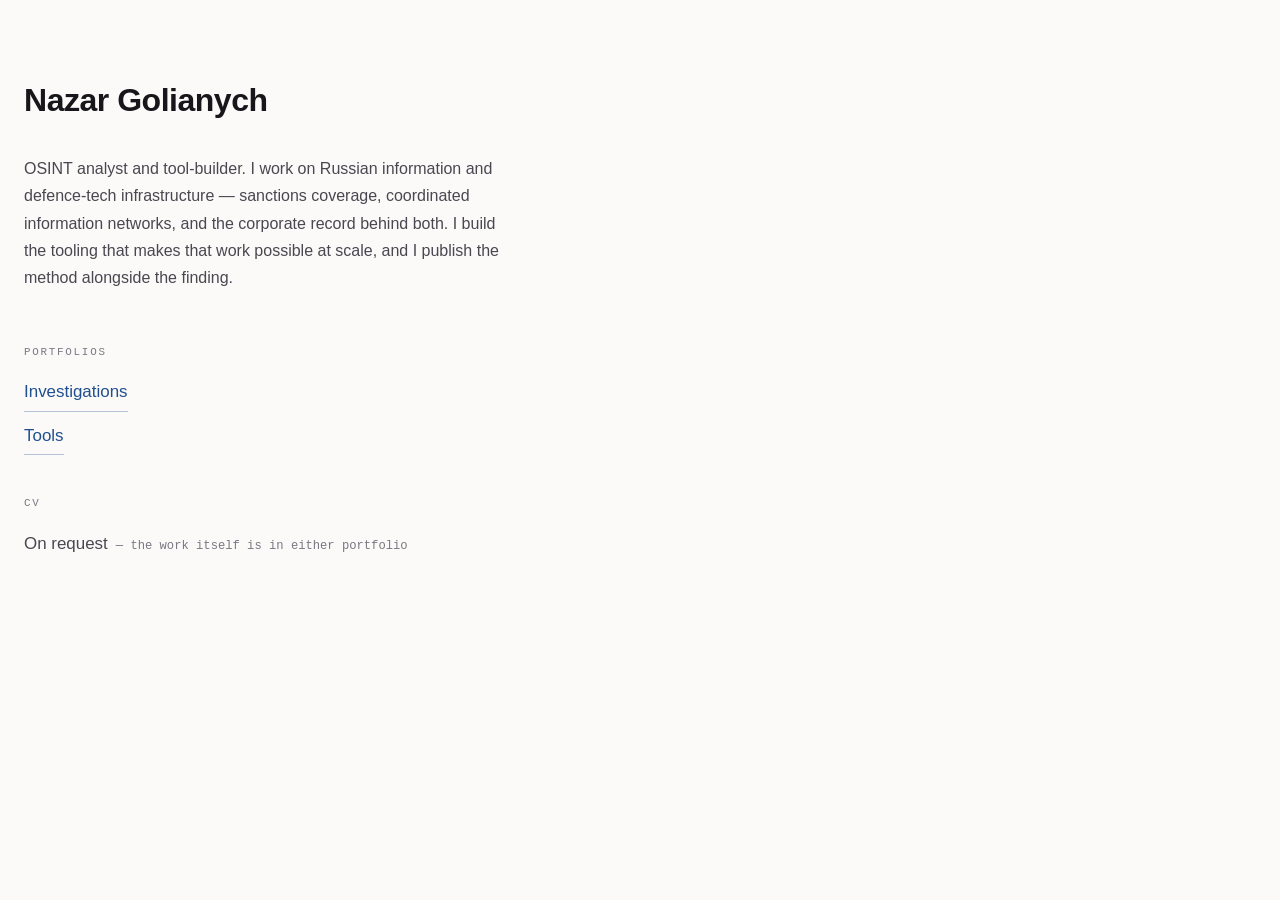
==== commit bb33d4fd: "Restructure: landing page plus two browsable sections The single scrolling page becomes a sparse lan" ====
--- a/index.html
+++ b/index.html
@@ -3,913 +3,33 @@
 <head>
 <meta charset="utf-8">
 <meta name="viewport" content="width=device-width, initial-scale=1">
-<title>Nazar Golianych — OSINT analyst who builds</title>
-<meta name="description" content="OSINT analyst and tool-builder. Russian information and defence-tech infrastructure, and the tooling to do that work at scale.">
-<style>
-:root{
-  --bg:#fbfaf8; --panel:#ffffff; --ink:#17161a; --ink-2:#4a4750; --ink-3:#7b7783;
-  --rule:#ddd9d2; --rule-2:#ebe8e2;
-  --stamp:#a8321f; --stamp-bg:#f7ebe8;
-  --ok:#3d6b4f; --ok-bg:#eef4ef;
-  --null:#a5a1a9; --null-bg:#f0eeea;
-  --link:#1f4f8f;
-  --mono:ui-monospace,"SF Mono",SFMono-Regular,Menlo,Consolas,"Liberation Mono",monospace;
-  --sans:-apple-system,BlinkMacSystemFont,"Segoe UI",Inter,Roboto,"Helvetica Neue",Arial,sans-serif;
-}
-@media (prefers-color-scheme:dark){
-  :root:not([data-theme="light"]){
-    --bg:#131318; --panel:#191920; --ink:#eceae6; --ink-2:#b3afb8; --ink-3:#8b8793;
-    --rule:#2f2f39; --rule-2:#24242c;
-    --stamp:#e8705a; --stamp-bg:#2c1b18;
-    --ok:#7fbb95; --ok-bg:#18241c;
-    --null:#6e6a76; --null-bg:#212129;
-    --link:#7aa9e6;
-  }
-}
-:root[data-theme="dark"]{
-  --bg:#131318; --panel:#191920; --ink:#eceae6; --ink-2:#b3afb8; --ink-3:#8b8793;
-  --rule:#2f2f39; --rule-2:#24242c;
-  --stamp:#e8705a; --stamp-bg:#2c1b18;
-  --ok:#7fbb95; --ok-bg:#18241c;
-  --null:#6e6a76; --null-bg:#212129;
-  --link:#7aa9e6;
-}
-*{box-sizing:border-box}
-html{-webkit-text-size-adjust:100%}
-body{
-  margin:0; background:var(--bg); color:var(--ink);
-  font-family:var(--sans); font-size:16.5px; line-height:1.62;
-  font-variant-numeric:tabular-nums; overflow-wrap:anywhere;
-}
-.wrap{max-width:56rem; margin:0 auto; padding:0 1.5rem}
-a{color:var(--link); text-decoration:none; border-bottom:1px solid color-mix(in srgb,var(--link) 35%,transparent)}
-a:hover{border-bottom-color:var(--link)}
-a:focus-visible,summary:focus-visible{outline:2px solid var(--stamp); outline-offset:3px; border-radius:2px}
-h1,h2,h3{line-height:1.24; letter-spacing:-0.011em; font-weight:640; margin:0}
-p{margin:0 0 1rem}
-code,.mono{font-family:var(--mono); font-size:.9em; overflow-wrap:anywhere}
+<title>Nazar Golianych</title>
+<meta name="description" content="OSINT analyst and tool-builder working on Russian information and defence-tech infrastructure.">
+<link rel="stylesheet" href="assets/style.css">
+</head>
+<body class="landing">
+<main>
+  <h1>Nazar Golianych</h1>
 
-/* ---------- masthead ---------- */
-header.top{border-bottom:2px solid var(--ink); padding:2.75rem 0 1.25rem; margin-bottom:2.25rem}
-.eyebrow{font-family:var(--mono); font-size:.7rem; letter-spacing:.14em; text-transform:uppercase; color:var(--ink-3); margin-bottom:1rem}
-h1{font-size:clamp(1.9rem,5.2vw,2.9rem); margin-bottom:.6rem}
-.thesis{font-size:clamp(1.02rem,2.4vw,1.2rem); color:var(--ink-2); max-width:44rem; margin-bottom:.8rem}
-.thesis strong{color:var(--ink); font-weight:620}
-.creds{font-size:.9rem; line-height:1.5; color:var(--ink-2); max-width:44rem; margin:0 0 1.2rem;
-  padding-left:.75rem; border-left:2px solid var(--stamp)}
-.contact{display:flex; flex-wrap:wrap; gap:.15rem 1.4rem; font-family:var(--mono); font-size:.815rem; color:var(--ink-2)}
-.contact span.k{color:var(--ink-3)}
-.contact a{display:inline-block; padding:.55rem 0; min-height:44px; line-height:1.9}
-.alias{font-family:var(--mono); font-size:.75rem; color:var(--ink-3); margin:.35rem 0 0}
+  <p class="summary">
+    OSINT analyst and tool-builder. I work on Russian information and defence-tech
+    infrastructure — sanctions coverage, coordinated information networks, and the
+    corporate record behind both. I build the tooling that makes that work possible
+    at scale, and I publish the method alongside the finding.
+  </p>
 
-/* ---------- contents ---------- */
-details.toc{margin:0 0 3rem}
-details.toc > summary{font-family:var(--mono); font-size:.7rem; letter-spacing:.14em;
-  text-transform:uppercase; color:var(--ink-3); cursor:pointer; padding:.75rem .25rem;
-  min-height:44px; display:flex; align-items:center; gap:.5rem;
-  border-top:1px solid var(--rule-2); border-bottom:1px solid var(--rule-2); list-style:none}
-details.toc > summary::-webkit-details-marker{display:none}
-details.toc > summary::after{content:"+"; margin-left:auto; font-size:.95rem}
-details.toc[open] > summary::after{content:"–"}
-details.toc ol{list-style:none; margin:0; padding:0}
-details.toc li{margin:0; border-bottom:1px solid var(--rule-2)}
-details.toc a{display:flex; gap:.9rem; align-items:center; min-height:44px;
-  padding:.55rem .25rem; border:0; color:var(--ink)}
-details.toc a:hover{background:var(--panel); color:var(--link)}
-details.toc .n{font-family:var(--mono); font-size:.75rem; color:var(--ink-3); min-width:1.9rem; flex:none}
-details.toc .t{flex:1; line-height:1.35}
-details.toc .k{font-family:var(--mono); font-size:.7rem; color:var(--ink-3); text-align:right; flex:none}
+  <nav class="group">
+    <h2>Portfolios</h2>
+    <ul>
+      <li><a href="investigations/">Investigations</a></li>
+      <li><a href="tools/">Tools</a></li>
+    </ul>
+  </nav>
 
-/* ---------- record ---------- */
-article.rec{margin:0 0 3.5rem; scroll-margin-top:1rem}
-.rec-head{border-top:2px solid var(--ink); padding-top:.85rem; margin-bottom:1.35rem}
-.rec-meta{display:flex; flex-wrap:wrap; gap:.3rem 1.1rem; font-family:var(--mono); font-size:.7rem;
-  line-height:1.7; letter-spacing:.1em; text-transform:uppercase; color:var(--ink-3); margin-bottom:.7rem}
-.rec-meta .idx{color:var(--stamp); font-weight:600}
-.rec h2{font-size:clamp(1.3rem,3.4vw,1.72rem); margin-bottom:.45rem}
-.rec .sub{color:var(--ink-2); font-size:.98rem}
-
-.field{display:grid; grid-template-columns:7.2rem 1fr; gap:0 1.25rem; padding:.85rem 0; border-bottom:1px solid var(--rule-2)}
-.field:last-of-type{border-bottom:0}
-.field > dt{font-family:var(--mono); font-size:.685rem; letter-spacing:.11em; text-transform:uppercase; color:var(--ink-3); padding-top:.28rem}
-.field > dd{margin:0; min-width:0}
-.field > dd > p:last-child{margin-bottom:0}
-
-.result{background:var(--panel); border-left:3px solid var(--stamp); padding:.7rem .95rem; border-radius:0 3px 3px 0}
-.result p{margin:0}
-.result strong{font-family:var(--mono); font-size:1.02em; color:var(--stamp)}
-
-.stack{display:flex; flex-wrap:wrap; gap:.32rem}
-.stack span{font-family:var(--mono); font-size:.735rem; color:var(--ink-2); overflow-wrap:normal;
-  border:1px solid var(--rule); border-radius:2px; padding:.13rem .42rem; background:var(--panel)}
-
-.links{display:flex; flex-wrap:wrap; gap:0 1.1rem; font-family:var(--mono); font-size:.79rem}
-.links a{display:inline-block; padding:.6rem 0; min-height:44px; line-height:1.9}
-
-/* ---------- figures ---------- */
-figure.fig{margin:.4rem 0 1.2rem; padding:1rem .9rem .8rem; background:var(--panel);
-  border:1px solid var(--rule); border-radius:3px}
-figure.fig svg{display:block; width:100%; height:auto}
-figure.fig figcaption{font-family:var(--mono); font-size:.7rem; line-height:1.55; color:var(--ink-3);
-  margin-top:.85rem; padding-top:.65rem; border-top:1px solid var(--rule-2)}
-
-/* figure palette — class-bound so custom properties resolve reliably */
-.fig svg text,.fig svg tspan{font-family:var(--mono)}
-.fig .f-ink{fill:var(--ink)}        .fig .s-ink{stroke:var(--ink)}
-.fig .f-ink2{fill:var(--ink-2)}     .fig .s-ink2{stroke:var(--ink-2)}
-.fig .f-ink3{fill:var(--ink-3)}     .fig .s-ink3{stroke:var(--ink-3)}
-.fig .f-stamp{fill:var(--stamp)}    .fig .s-stamp{stroke:var(--stamp)}
-.fig .f-stampbg{fill:var(--stamp-bg)} .fig .s-stampbg{stroke:var(--stamp-bg)}
-.fig .f-ok{fill:var(--ok)}          .fig .s-ok{stroke:var(--ok)}
-.fig .f-okbg{fill:var(--ok-bg)}
-.fig .f-bg{fill:var(--bg)}
-.fig .f-panel{fill:var(--panel)}
-.fig .f-nullbg{fill:var(--null-bg)}
-.fig .s-rule{stroke:var(--rule)}    .fig .s-rule2{stroke:var(--rule-2)}
-.fig .nf{fill:none}
-
-/* ---------- jurisdiction matrix ---------- */
-.matrix-wrap{overflow-x:auto; margin:0 0 1rem; border:1px solid var(--rule); border-radius:3px; background:var(--panel)}
-table.matrix{border-collapse:collapse; width:100%; min-width:31rem; font-size:.86rem}
-table.matrix th,table.matrix td{padding:.5rem .7rem; text-align:left; border-bottom:1px solid var(--rule-2)}
-table.matrix thead th{font-family:var(--mono); font-size:.66rem; letter-spacing:.1em; text-transform:uppercase;
-  color:var(--ink-3); font-weight:500; border-bottom:1px solid var(--rule); white-space:nowrap}
-table.matrix tbody tr:last-child td{border-bottom:0}
-table.matrix td.num,table.matrix th.num{text-align:right; font-family:var(--mono)}
-table.matrix tr.total td{border-top:1px solid var(--rule); font-weight:640}
-td.zero{color:var(--stamp); font-weight:700; background:var(--stamp-bg)}
-.cl{font-family:var(--mono); font-size:.78rem; color:var(--ink-3)}
-
-.cluster-cards{display:none; margin:0 0 1rem}
-.cc{background:var(--panel); border:1px solid var(--rule); border-radius:3px; padding:.7rem .8rem; margin-bottom:.5rem}
-.cc-h{display:flex; align-items:baseline; gap:.5rem; margin-bottom:.55rem}
-.cc-h .rn{font-family:var(--mono); font-size:.75rem; color:var(--stamp); font-weight:700; flex:none}
-.cc-h .nm{font-size:.87rem; line-height:1.3; flex:1}
-.cc-h .n{font-family:var(--mono); font-size:.75rem; color:var(--ink-3); flex:none}
-.cc-j{display:grid; grid-template-columns:repeat(4,1fr); gap:1px; background:var(--rule-2);
-  border:1px solid var(--rule-2); border-radius:2px; overflow:hidden; margin-bottom:.55rem}
-.cc-j div{background:var(--panel); padding:.3rem .2rem; text-align:center}
-.cc-j .jl{font-family:var(--mono); font-size:.6rem; letter-spacing:.06em; color:var(--ink-3)}
-.cc-j .jv{font-family:var(--mono); font-size:.95rem; font-weight:650}
-.cc-j .z .jv{color:var(--stamp)}
-.cc-j .z{background:var(--stamp-bg)}
-.cc-g{display:flex; align-items:baseline; gap:.45rem; font-size:.75rem; color:var(--ink-3)}
-.cc-g b{font-family:var(--mono); font-size:1.15rem; font-weight:650; color:var(--stamp)}
-
-.headline-stat{display:grid; grid-template-columns:repeat(4,1fr); gap:1px;
-  background:var(--rule); border:1px solid var(--rule); border-radius:3px; margin:0 0 1.15rem; overflow:hidden}
-.headline-stat div{background:var(--panel); padding:.8rem .85rem}
-.headline-stat .v{font-family:var(--mono); font-size:1.5rem; font-weight:650; line-height:1.1; color:var(--ink)}
-.headline-stat .v.hot{color:var(--stamp)}
-.headline-stat .l{font-size:.755rem; color:var(--ink-3); margin-top:.2rem; line-height:1.35}
-
-/* ---------- writing ---------- */
-.piece{border-top:1px solid var(--rule-2); padding:1.05rem 0}
-.piece:first-of-type{border-top:0}
-.piece h3{font-size:1.02rem; margin-bottom:.32rem}
-.piece .role{font-family:var(--mono); font-size:.7rem; line-height:1.6; letter-spacing:.09em; text-transform:uppercase; color:var(--ink-3); margin-bottom:.42rem}
-.piece p{margin-bottom:.45rem; color:var(--ink-2); font-size:.945rem}
-.piece blockquote{margin:.6rem 0; padding:.6rem .8rem; background:var(--panel);
-  border-left:3px solid var(--stamp); border-radius:0 3px 3px 0; font-size:.9rem; color:var(--ink-2)}
-.piece blockquote p{margin:0}
-
-.flag{font-family:var(--mono); font-size:.72rem; line-height:1.55; color:var(--ink-3);
-  border:1px dashed var(--rule); border-radius:2px; padding:.55rem .7rem; margin:.6rem 0 0; background:var(--panel)}
-
-footer{border-top:2px solid var(--ink); margin-top:1.5rem; padding:1.4rem 0 3.5rem;
-  font-family:var(--mono); font-size:.78rem; line-height:1.7; color:var(--ink-3)}
-footer a{color:var(--ink-2); display:inline-block; padding:.35rem 0}
-footer p{margin:0 0 .5rem}
-.skip{position:absolute; left:-9999px}
-.skip:focus{left:.5rem; top:.5rem; position:fixed; background:var(--panel); color:var(--ink);
-  padding:.6rem .9rem; border:2px solid var(--stamp); border-radius:3px; z-index:9}
-
-/* ---------- narrow ---------- */
-@media (max-width:40rem){
-  .wrap{padding:0 1.1rem}
-  .field{grid-template-columns:1fr; gap:.3rem; padding:.9rem 0}
-  .field > dt{padding-top:0}
-  .stack span{font-size:.685rem; padding:.12rem .38rem}
-  details.toc .k{display:none}
-  details.toc .t{font-size:.93rem}
-  figure.fig{padding:.75rem .5rem .65rem}
-  .matrix-wrap{display:none}
-  .cluster-cards{display:block}
-  .headline-stat{grid-template-columns:repeat(2,1fr)}
-  .headline-stat .v{font-size:1.4rem}
-  .rec-meta{font-size:.66rem; gap:.25rem .8rem}
-}
-@media (max-width:22.5rem){
-  .wrap{padding:0 .85rem}
-  h1{font-size:1.75rem}
-  .headline-stat div{padding:.65rem .6rem}
-  .cc-j .jv{font-size:.88rem}
-}
-@media (prefers-reduced-motion:reduce){*{animation:none!important; transition:none!important; scroll-behavior:auto!important}}
-@media (prefers-reduced-motion:no-preference){html{scroll-behavior:smooth}}
-</style>
-</head>
-<body>
-<a class="skip" href="#work">Skip to work</a>
-
-<div class="wrap">
-
-<header class="top">
-  <div class="eyebrow">OSINT analyst · tool builder · Ukraine</div>
-  <h1>Nazar Golianych</h1>
-  <p class="thesis">An analyst who builds. I work on <strong>Russian information and defence-tech infrastructure</strong> — and I build the tooling to do that work at scale.</p>
-  <p class="creds">Contributor to an OCCRP / StateWatch investigation · open-source research for a project supported by Documenting Ukraine, IWM Vienna.</p>
-  <div class="contact">
-    <span><span class="k">github</span> <a href="https://github.com/NazarGol">github.com/NazarGol</a></span>
+  <div class="group">
+    <h2>CV</h2>
+    <p class="plain">On request<span>— the work itself is in either portfolio</span></p>
   </div>
-  <p class="alias">Published under Holianych in OCCRP/StateWatch.</p>
-</header>
-
-<main id="work">
-
-<details class="toc" open>
-  <summary>Contents</summary>
-  <ol>
-    <li><a href="#sanctions-checker"><span class="n">01</span><span class="t">Sanctions Checker — EU · US · UK export-control lookup</span><span class="k">code</span></a></li>
-    <li><a href="#writing"><span class="n">02</span><span class="t">Analytical writing — OCCRP / StateWatch, IWM Vienna</span><span class="k">published</span></a></li>
-    <li><a href="#russian-military-ai"><span class="n">03</span><span class="t">The UK has designated none of them — 97 Russian military-AI entities</span><span class="k">analysis</span></a></li>
-    <li><a href="#moldova"><span class="n">04</span><span class="t">Pro-Russian information network in Moldova</span><span class="k">analysis · code</span></a></li>
-    <li><a href="#llm-verification"><span class="n">05</span><span class="t">Measuring LLM fabrication rate in OSINT profiling</span><span class="k">method</span></a></li>
-    <li><a href="#opensanctions"><span class="n">06</span><span class="t">Querying 77k sanctions entities — SQL and an agent</span><span class="k">code</span></a></li>
-    <li><a href="#corpus-editor"><span class="n">07</span><span class="t">Corpus Editor — Telegram video pipeline</span><span class="k">code</span></a></li>
-    <li><a href="#rcp"><span class="n">08</span><span class="t">Russia Context Platform — adversary-capability research</span><span class="k">research</span></a></li>
-    <li><a href="#practice"><span class="n">09</span><span class="t">Practice</span><span class="k">art</span></a></li>
-  </ol>
-</details>
-
-<!-- 01 ------------------------------------------------------------------ -->
-<article class="rec" id="sanctions-checker">
-  <div class="rec-head">
-    <div class="rec-meta"><span class="idx">01</span><span>Engineering</span><span>TrapAggressor / StateWatch</span></div>
-    <h2>Sanctions Checker — EU · US · UK export-control lookup</h2>
-    <p class="sub">A local tool that answers "is this product under sanctions?" — built so the LLM structurally cannot invent an answer.</p>
-  </div>
-  <dl>
-    <div class="field"><dt>Problem</dt><dd>
-      <p>An investigator tracking sanctions evasion has a product description in Ukrainian, or an HS code off a customs declaration, and needs to know whether it is restricted, under which instrument, since when, and where the official text says so. By hand that means reading three legal regimes — 13 EU annexes, 3 US BIS supplements, 11 UK schedules — each with its own code format and amendment history.</p></dd></div>
-
-    <div class="field"><dt>Built</dt><dd>
-      <p>A FastAPI service over a 7,676-entry SQLite database, with 15 EU annex parsers, UK schedule parsers and US BIS supplement parsers that rebuild the database from official sources. Product names are accepted in Ukrainian and English; every answer returns its legal basis, annex, restriction type, date enacted and a deep link into the source document.</p>
-      <p>Classification runs four tiers: an alias table of ~200 known products, then an LLM stage, then keyword-intersection SQL with progressive relaxation, then a rapidfuzz fallback.</p>
-      <p><strong>The design decision worth explaining is tier two.</strong> The naive approach — asking a model for an HS code — fails in the worst possible way: it returns a plausible, correctly-formatted code that does not exist. In a compliance context that is a false clearance.</p>
-
-      <figure class="fig">
-        <svg viewBox="0 0 960 620" role="img" aria-labelledby="f1t f1d">
-          <title id="f1t">Two classification paths compared</title>
-          <desc id="f1d">In the rejected naive path the model writes a code as free text and the path terminates at a dead end, because a written code may not exist in the database. In the chapter-first path the model names only a two-digit chapter, the database returns every row in that chapter, and the answer leaves the database block itself — the model selects a row rather than writing one.</desc>
-          <defs>
-            <marker id="a-ink" viewBox="0 0 10 10" refX="9" refY="5" markerWidth="7" markerHeight="7" orient="auto">
-              <path d="M0,0 L10,5 L0,10 z" class="f-ink"/>
-            </marker>
-            <marker id="a-fade" viewBox="0 0 10 10" refX="9" refY="5" markerWidth="6" markerHeight="6" orient="auto">
-              <path d="M0,0 L10,5 L0,10 z" class="f-ink3"/>
-            </marker>
-            <marker id="a-hot" viewBox="0 0 10 10" refX="9" refY="5" markerWidth="6" markerHeight="6" orient="auto">
-              <path d="M0,0 L10,5 L0,10 z" class="f-stamp"/>
-            </marker>
-          </defs>
-
-          <text x="0" y="26" font-size="26" letter-spacing="2.4" class="f-ink3">NAIVE — REJECTED</text>
-          <rect x="0" y="46" width="200" height="86" rx="3" class="s-rule2 nf" stroke-width="1.5" stroke-dasharray="5 4"/>
-          <text x="100" y="98" font-size="30" text-anchor="middle" class="f-ink3">model</text>
-          <line x1="214" y1="89" x2="288" y2="89" class="s-ink3" stroke-width="1.5" stroke-dasharray="5 4" marker-end="url(#a-fade)"/>
-          <rect x="302" y="46" width="272" height="86" rx="3" class="s-rule2 nf" stroke-width="1.5" stroke-dasharray="5 4"/>
-          <text x="438" y="98" font-size="30" text-anchor="middle" class="f-ink3">writes a code</text>
-          <line x1="588" y1="89" x2="694" y2="89" class="s-ink3" stroke-width="1.5" stroke-dasharray="5 4"/>
-          <line x1="700" y1="50" x2="700" y2="128" class="s-stamp" stroke-width="6"/>
-          <text x="722" y="80" font-size="26" class="f-stamp">dead end —</text>
-          <text x="722" y="112" font-size="26" class="f-stamp">may not exist</text>
-
-          <line x1="0" y1="190" x2="960" y2="190" class="s-rule"/>
-
-          <text x="0" y="248" font-size="26" letter-spacing="2.4" class="f-ink">CHAPTER-FIRST</text>
-          <rect x="0" y="268" width="200" height="86" rx="3" class="f-bg s-ink" stroke-width="2"/>
-          <text x="100" y="320" font-size="30" text-anchor="middle" class="f-ink">model</text>
-          <line x1="214" y1="311" x2="288" y2="311" class="s-ink" stroke-width="3" marker-end="url(#a-ink)"/>
-          <rect x="302" y="268" width="272" height="86" rx="3" class="f-bg s-ink" stroke-width="2"/>
-          <text x="438" y="307" font-size="30" text-anchor="middle" class="f-ink">chapter 39</text>
-          <text x="438" y="336" font-size="24" text-anchor="middle" class="f-ink3">one of 97</text>
-          <path d="M438,354 L438,404" class="s-ink nf" stroke-width="3" marker-end="url(#a-ink)"/>
-
-          <rect x="0" y="416" width="660" height="184" rx="3" class="f-bg s-ink" stroke-width="5"/>
-          <text x="24" y="452" font-size="24" letter-spacing="2" class="f-ink3">DATABASE · EVERY ROW IN CHAPTER 39</text>
-          <rect x="24" y="468" width="612" height="32" rx="2" class="f-nullbg"/>
-          <rect x="24" y="508" width="612" height="36" rx="2" class="f-stampbg s-stamp" stroke-width="2"/>
-          <text x="42" y="533" font-size="26" class="f-stamp">3912.20 · Annex XXIII</text>
-          <rect x="24" y="552" width="612" height="32" rx="2" class="f-nullbg"/>
-
-          <path d="M636,526 L836,526" class="s-stamp nf" stroke-width="5" marker-end="url(#a-hot)"/>
-          <text x="852" y="516" font-size="30" class="f-ink">a real</text>
-          <text x="852" y="548" font-size="30" class="f-ink">row</text>
-        </svg>
-        <figcaption>The answer leaves the database block, never the model block. The model is handed rows and asked to choose, so a code absent from the database cannot reach the output. A wrong chapter gives a wrong but checkable real entry — never an invented one.</figcaption>
-      </figure>
-      </dd></div>
-
-    <div class="field"><dt>Stack</dt><dd><div class="stack">
-      <span>Python 3.10+</span><span>FastAPI</span><span>SQLite → PostgreSQL path</span><span>Ollama qwen2.5:7b</span><span>rapidfuzz</span><span>pyhscodes</span><span>Docker Compose</span><span>nginx + certbot</span><span>pytest</span>
-    </div></dd></div>
-
-    <div class="field"><dt>Result</dt><dd><div class="result">
-      <p><strong>96.8%</strong> classifier accuracy on a 125-query Ukrainian-and-English test set. <strong>7,676</strong> active sanctions entries across three jurisdictions — EU 2,332 · US 2,797 · UK 2,547. ~7,300 lines of Python; <strong>64</strong> pytest tests across 3 modules, plus 5 accuracy harnesses that are how the 96.8% was measured.</p>
-    </div></dd></div>
-
-    <div class="field"><dt>Links</dt><dd><div class="links">
-      <a href="https://github.com/NazarGol/sanctions-checker">github.com/NazarGol/sanctions-checker</a>
-    </div></dd></div>
-  </dl>
-</article>
-
-<!-- 02 ------------------------------------------------------------------ -->
-<article class="rec" id="writing">
-  <div class="rec-head">
-    <div class="rec-meta"><span class="idx">02</span><span>Published</span><span>OCCRP · StateWatch · IWM Vienna</span></div>
-    <h2>Analytical writing</h2>
-    <p class="sub">Published investigative and research work, with the credits quoted as they appear at source.</p>
-  </div>
-
-  <div class="piece">
-    <h3>Passwork — an FSB-licensed password manager in EU government systems</h3>
-    <div class="role">StateWatch / OCCRP · 17 July 2026 · author Anna Holishevska</div>
-    <p>A cross-border investigation into a password manager presenting as European while operating under Russian jurisdiction, holding an FSB cryptographic licence, and counting sanctioned Russian companies among its clients. Co-published by StateWatch and OCCRP with a consortium of European outlets.</p>
-    <p>My credit, as published on the StateWatch article:</p>
-    <blockquote><p>This investigation was produced with contributions from OCCRP journalists and StateWatch volunteers Matvii Liadov and <strong>Nazar Holianych</strong>.</p></blockquote>
-    <div class="links">
-      <a href="https://statewatch.org.ua/en/publications/rozsliduvannia/sanktsii/passwork-fsb-password-manager-eu-government/">StateWatch</a>
-      <a href="https://www.occrp.org/en/investigation/european-password-manager-shares-origins-and-updates-with-state-certified-russian-firm">OCCRP</a>
-    </div>
-  </div>
-
-  <div class="piece">
-    <h3>Occupational Formations</h3>
-    <div class="role">Open-source data collection · Documenting Ukraine / IWM Vienna</div>
-    <p>An interdisciplinary research project on Russian occupational infrastructure in the temporarily occupied territories — legal codes, education systems, resource extraction, and the propaganda and memory-erasure layer built on top of them. My contribution was open-source data: collecting and structuring records on <strong>the organisers and executors of construction projects in Russian-occupied Ukrainian territories</strong>. The published credit reads "with support from Nazar Golianych".</p>
-    <div class="links"><a href="https://occformations.com.ua/">occformations.com.ua</a></div>
-  </div>
-
-  <div class="piece">
-    <h3>ZhBK-185 — tracing captured Ukrainian plants into a Russian corporate network</h3>
-    <div class="role">Sample analytical report — training exercise</div>
-    <p>Two Ukrainian reinforced-concrete plants in occupied Zaporizhzhia oblast, seized and now producing anti-tank obstacles. The report traces each to its successor Russian entity by registry number and physical address, and finds management continuity across the seizure — the pre-war director of one plant is now general director and a ~20.5% founder of the Russian company that took it. Individuals are anonymised by role; corporate registry identifiers are retained.</p>
-    <div class="links"><a href="briefs/zhbk-185.html">Read the report</a></div>
-  </div>
-
-  <div class="piece">
-    <h3>Economies of the Aftermath</h3>
-    <div class="role">Essay · Anti-War Coalition</div>
-    <p>On economic transformation in post-violence environments, taking Mariupol as its case. Argues that systematic infrastructure destruction is what makes a new round of economic colonisation possible, and that such economies are better read as an architecture of gaps — disrupted labour, fractured markets, severed infrastructure — than as sites simply awaiting reconstruction.</p>
-    <div class="links"><a href="https://antiwarcoalition.art/texts/16375855-5189-4da4-a8ee-12f2aff4d59e">antiwarcoalition.art</a></div>
-  </div>
-</article>
-
-<!-- 03 ------------------------------------------------------------------ -->
-<article class="rec" id="russian-military-ai">
-  <div class="rec-head">
-    <div class="rec-meta"><span class="idx">03</span><span>Analysis</span><span>Independent research</span></div>
-    <h2>The UK has designated none of them</h2>
-    <p class="sub">A four-jurisdiction coverage gap across 97 Russian military-AI entities.</p>
-  </div>
-  <dl>
-    <div class="field"><dt>Problem</dt><dd>
-      <p>Sanctions policy has tracked hardware — components, microelectronics, supply chains — because goods are legible to a goods-based regime. The developer layer writing the targeting, recognition, monitoring and censorship software has been tracked much less. I wanted to know how much less, and where exactly the holes are.</p></dd></div>
-
-    <div class="field"><dt>Built</dt><dd>
-      <p>I mapped 97 Russian companies, institutes and state structures developing AI for military, surveillance and information-control applications, and checked each against four sanctions regimes. Every entity carries registry number (OGRN), tax number (INN), addresses in Russian, Ukrainian and English, a sourced designation justification, and an explicit listed/not-listed status per jurisdiction.</p>
-      <p>Recording OGRN and INN rather than names is the load-bearing choice: Russian corporate names are unstable and routinely re-registered, but a registration number survives renaming and is what makes an entity matchable against a sanctions list or a procurement record.</p>
-
-      <figure class="fig">
-        <svg viewBox="0 0 960 380" role="img" aria-labelledby="f2t f2d">
-          <title id="f2t">Entities designated, of 97 mapped</title>
-          <desc id="f2d">Ukraine has designated 47 of the 97 entities, the United States 31, the European Union 21, and the United Kingdom none. The United Kingdom track is drawn full width and left empty.</desc>
-
-          <text x="0" y="26" font-size="26" letter-spacing="2.4" class="f-ink3">DESIGNATED, OF 97 MAPPED</text>
-
-          <text x="0" y="90" font-size="30" class="f-ink2">UKR</text>
-          <rect x="118" y="58" width="700" height="44" class="f-nullbg"/>
-          <rect x="118" y="58" width="339" height="44" class="f-ink3"/>
-          <text x="842" y="93" font-size="40" class="f-ink">47</text>
-
-          <text x="0" y="160" font-size="30" class="f-ink2">USA</text>
-          <rect x="118" y="128" width="700" height="44" class="f-nullbg"/>
-          <rect x="118" y="128" width="224" height="44" class="f-ink3"/>
-          <text x="842" y="163" font-size="40" class="f-ink">31</text>
-
-          <text x="0" y="230" font-size="30" class="f-ink2">EU</text>
-          <rect x="118" y="198" width="700" height="44" class="f-nullbg"/>
-          <rect x="118" y="198" width="152" height="44" class="f-ink3"/>
-          <text x="842" y="233" font-size="40" class="f-ink">21</text>
-
-          <text x="0" y="326" font-size="34" class="f-stamp">UK</text>
-          <rect x="118" y="272" width="700" height="82" class="f-stampbg s-stamp" stroke-width="5"/>
-          <text x="842" y="343" font-size="92" class="f-stamp">0</text>
-        </svg>
-        <figcaption>A zero is a different kind of number from a low number. US and EU coverage describes a regime that has engaged the sector and reached part of it; an empty track describes one that has not started. The UK maintains detailed goods-based export controls across 11 schedules under the same Russia regime, so this is not for want of instruments.</figcaption>
-      </figure>
-
-      <div class="headline-stat">
-        <div><div class="v">47</div><div class="l">Ukraine designated</div></div>
-        <div><div class="v">31</div><div class="l">United States</div></div>
-        <div><div class="v">21</div><div class="l">European Union</div></div>
-        <div><div class="v hot">0</div><div class="l">United Kingdom</div></div>
-      </div>
-
-      <figure class="fig">
-        <svg viewBox="0 0 960 380" role="img" aria-labelledby="f3t f3d">
-          <title id="f3t">Share of each cluster with no Western designation</title>
-          <desc id="f3d">Computer vision and surveillance is the least covered cluster, with 77 percent carrying no United States, European Union or United Kingdom designation. Universities follow at 67 percent, unmanned systems at 65, state funds at 64, media monitoring at 53, and microelectronics is the best covered at 42 percent.</desc>
-
-          <text x="0" y="26" font-size="26" letter-spacing="2.4" class="f-ink3">NO WESTERN DESIGNATION, BY CLUSTER</text>
-
-          <text x="0" y="84" font-size="28" class="f-ink2">Computer vision</text>
-          <rect x="300" y="56" width="530" height="38" class="f-nullbg"/>
-          <rect x="300" y="56" width="408" height="38" class="f-stamp"/>
-          <text x="848" y="86" font-size="38" class="f-stamp">77%</text>
-
-          <text x="0" y="142" font-size="28" class="f-ink2">Universities</text>
-          <rect x="300" y="118" width="530" height="30" class="f-nullbg"/>
-          <rect x="300" y="118" width="355" height="30" class="f-ink3"/>
-          <text x="848" y="143" font-size="30" class="f-ink2">67%</text>
-
-          <text x="0" y="194" font-size="28" class="f-ink2">UAV, weapons AI</text>
-          <rect x="300" y="170" width="530" height="30" class="f-nullbg"/>
-          <rect x="300" y="170" width="345" height="30" class="f-ink3"/>
-          <text x="848" y="195" font-size="30" class="f-ink2">65%</text>
-
-          <text x="0" y="246" font-size="28" class="f-ink2">State funds</text>
-          <rect x="300" y="222" width="530" height="30" class="f-nullbg"/>
-          <rect x="300" y="222" width="339" height="30" class="f-ink3"/>
-          <text x="848" y="247" font-size="30" class="f-ink2">64%</text>
-
-          <text x="0" y="298" font-size="28" class="f-ink2">Media monitoring</text>
-          <rect x="300" y="274" width="530" height="30" class="f-nullbg"/>
-          <rect x="300" y="274" width="281" height="30" class="f-ink3"/>
-          <text x="848" y="299" font-size="30" class="f-ink2">53%</text>
-
-          <text x="0" y="350" font-size="28" class="f-ink2">Microelectronics</text>
-          <rect x="300" y="326" width="530" height="30" class="f-nullbg"/>
-          <rect x="300" y="326" width="223" height="30" class="f-ink3"/>
-          <text x="848" y="351" font-size="30" class="f-ink2">42%</text>
-        </svg>
-        <figcaption>Ordered worst to best. Microelectronics is the best-covered cluster, which is what a goods-based sanctions regime is built to reach. The software layers, and the universities and state funds behind them, are the least covered.</figcaption>
-      </figure>
-
-      <div class="matrix-wrap">
-      <table class="matrix">
-        <thead><tr>
-          <th>Cluster</th><th class="num">n</th><th class="num">UKR</th><th class="num">USA</th><th class="num">EU</th><th class="num">UK</th><th class="num">No Western</th>
-        </tr></thead>
-        <tbody>
-          <tr><td><span class="cl">I</span> UAV, unmanned ground systems, weapons AI</td><td class="num">34</td><td class="num">16</td><td class="num">11</td><td class="num">6</td><td class="num zero">0</td><td class="num">65%</td></tr>
-          <tr><td><span class="cl">II</span> Computer vision, surveillance, biometrics</td><td class="num">13</td><td class="num">3</td><td class="num">1</td><td class="num">2</td><td class="num zero">0</td><td class="num">77%</td></tr>
-          <tr><td><span class="cl">III</span> Media monitoring, censorship, cyber ops</td><td class="num">15</td><td class="num">4</td><td class="num">7</td><td class="num">2</td><td class="num zero">0</td><td class="num">53%</td></tr>
-          <tr><td><span class="cl">IV</span> Component base, microelectronics, hardware</td><td class="num">12</td><td class="num">10</td><td class="num">5</td><td class="num">6</td><td class="num zero">0</td><td class="num">42%</td></tr>
-          <tr><td><span class="cl">V</span> Universities and research institutes</td><td class="num">12</td><td class="num">8</td><td class="num">4</td><td class="num">3</td><td class="num zero">0</td><td class="num">67%</td></tr>
-          <tr><td><span class="cl">VI</span> State funds, accelerators, administration</td><td class="num">11</td><td class="num">6</td><td class="num">3</td><td class="num">2</td><td class="num zero">0</td><td class="num">64%</td></tr>
-          <tr class="total"><td>Total</td><td class="num">97</td><td class="num">47</td><td class="num">31</td><td class="num">21</td><td class="num zero">0</td><td class="num">62%</td></tr>
-        </tbody>
-      </table>
-      </div>
-
-      <div class="cluster-cards">
-        <div class="cc">
-          <div class="cc-h"><span class="rn">I</span><span class="nm">UAV, unmanned ground systems, weapons AI</span><span class="n">n 34</span></div>
-          <div class="cc-j"><div><div class="jl">UKR</div><div class="jv">16</div></div><div><div class="jl">USA</div><div class="jv">11</div></div><div><div class="jl">EU</div><div class="jv">6</div></div><div class="z"><div class="jl">UK</div><div class="jv">0</div></div></div>
-          <div class="cc-g"><b>65%</b> no Western designation</div>
-        </div>
-        <div class="cc">
-          <div class="cc-h"><span class="rn">II</span><span class="nm">Computer vision, surveillance, biometrics</span><span class="n">n 13</span></div>
-          <div class="cc-j"><div><div class="jl">UKR</div><div class="jv">3</div></div><div><div class="jl">USA</div><div class="jv">1</div></div><div><div class="jl">EU</div><div class="jv">2</div></div><div class="z"><div class="jl">UK</div><div class="jv">0</div></div></div>
-          <div class="cc-g"><b>77%</b> no Western designation — the worst</div>
-        </div>
-        <div class="cc">
-          <div class="cc-h"><span class="rn">III</span><span class="nm">Media monitoring, censorship, cyber ops</span><span class="n">n 15</span></div>
-          <div class="cc-j"><div><div class="jl">UKR</div><div class="jv">4</div></div><div><div class="jl">USA</div><div class="jv">7</div></div><div><div class="jl">EU</div><div class="jv">2</div></div><div class="z"><div class="jl">UK</div><div class="jv">0</div></div></div>
-          <div class="cc-g"><b>53%</b> no Western designation</div>
-        </div>
-        <div class="cc">
-          <div class="cc-h"><span class="rn">IV</span><span class="nm">Component base, microelectronics, hardware</span><span class="n">n 12</span></div>
-          <div class="cc-j"><div><div class="jl">UKR</div><div class="jv">10</div></div><div><div class="jl">USA</div><div class="jv">5</div></div><div><div class="jl">EU</div><div class="jv">6</div></div><div class="z"><div class="jl">UK</div><div class="jv">0</div></div></div>
-          <div class="cc-g"><b>42%</b> no Western designation — the best</div>
-        </div>
-        <div class="cc">
-          <div class="cc-h"><span class="rn">V</span><span class="nm">Universities and research institutes</span><span class="n">n 12</span></div>
-          <div class="cc-j"><div><div class="jl">UKR</div><div class="jv">8</div></div><div><div class="jl">USA</div><div class="jv">4</div></div><div><div class="jl">EU</div><div class="jv">3</div></div><div class="z"><div class="jl">UK</div><div class="jv">0</div></div></div>
-          <div class="cc-g"><b>67%</b> no Western designation</div>
-        </div>
-        <div class="cc">
-          <div class="cc-h"><span class="rn">VI</span><span class="nm">State funds, accelerators, administration</span><span class="n">n 11</span></div>
-          <div class="cc-j"><div><div class="jl">UKR</div><div class="jv">6</div></div><div><div class="jl">USA</div><div class="jv">3</div></div><div><div class="jl">EU</div><div class="jv">2</div></div><div class="z"><div class="jl">UK</div><div class="jv">0</div></div></div>
-          <div class="cc-g"><b>64%</b> no Western designation</div>
-        </div>
-        <div class="cc">
-          <div class="cc-h"><span class="rn">—</span><span class="nm">All clusters</span><span class="n">n 97</span></div>
-          <div class="cc-j"><div><div class="jl">UKR</div><div class="jv">47</div></div><div><div class="jl">USA</div><div class="jv">31</div></div><div><div class="jl">EU</div><div class="jv">21</div></div><div class="z"><div class="jl">UK</div><div class="jv">0</div></div></div>
-          <div class="cc-g"><b>62%</b> no Western designation</div>
-        </div>
-      </div>
-
-      <p><strong>Cluster III is the counter-disinformation cut.</strong> Fifteen entities building media monitoring, censorship and cyber-operations tooling — the systems that detect, characterise and act on the information environment. US coverage is comparatively strong here at 7 of 15, its best ratio of any cluster. The UK's is zero. Several are marketed openly to government buyers, and at least one claims publicly to forecast public reaction to state initiatives and to identify and "work with" difficult authors and opinion leaders. That is the point at which media monitoring stops being analytics.</p></dd></div>
-
-    <div class="field"><dt>Result</dt><dd><div class="result">
-      <p><strong>62%</strong> of the 97 carry no Western designation at all. <strong>41%</strong> carry none in any of the four jurisdictions. <strong>20</strong> are Ukraine-listed with no Western follow-through — already assessed by the state fighting the war, with the evidentiary work done and published, and untouched by any Western regime.</p>
-    </div></dd></div>
-
-    <div class="field"><dt>Links</dt><dd>
-      <div class="links"><a href="briefs/russian-military-ai.html">Read the full brief</a></div>
-      <p class="flag">The brief publishes the finding, the cluster taxonomy, the full record schema and three worked examples — all three drawn only from entities already under public designation, so nothing is disclosed that is not already a published listing. The 97-entity dataset itself is held privately. <strong>Full dataset available on request.</strong></p></dd></div>
-  </dl>
-</article>
-
-<!-- 04 ------------------------------------------------------------------ -->
-<article class="rec" id="moldova">
-  <div class="rec-head">
-    <div class="rec-meta"><span class="idx">04</span><span>Analysis · Code</span><span>FIMI / coordinated behaviour</span></div>
-    <h2>Pro-Russian information network in Moldova</h2>
-    <p class="sub">Graph analysis of 27 Telegram channels — is the structure organic, or coordinated?</p>
-  </div>
-  <dl>
-    <div class="field"><dt>Problem</dt><dd>
-      <p>Within a fixed perimeter of 28 Telegram channels pushing pro-Russian and anti-Western content in Moldova, does the observable structure look organic — or does it show coordination? The channel set was defined in advance, so this describes structure inside a boundary rather than a network discovered from scratch. That limitation is stated in the report rather than buried.</p></dd></div>
-
-    <div class="field"><dt>Built</dt><dd>
-      <p>A batch collection script driving GroupInt across all 28 targets — 500 messages each, endorsement extraction, flood-wait handling, failures logged and skipped rather than aborting — into a Neo4j graph. Nodes: channels, messages, users. Edges: <code>ENDORSES</code>, extracted from <code>@username</code> and <code>t.me/</code> links in message text. Degree metrics in Cypher; the GDS plugin was unavailable, so clustering is an analyst's reading rather than an algorithm's, and the report says so.</p>
-
-      <figure class="fig">
-        <svg viewBox="0 0 960 620" role="img" aria-labelledby="f4t f4d">
-          <title id="f4t">Schematic of the Moldovan channel network</title>
-          <desc id="f4d">Node size is proportional to endorsements received. The channel primulinmd receives 83 endorsements from all three narrative pipelines and is by far the largest node. KP Moldova sends 129 endorsements and receives none, so despite being the busiest distributor it is drawn small, with only outgoing arrows.</desc>
-          <defs>
-            <marker id="n-ink" viewBox="0 0 10 10" refX="9" refY="5" markerWidth="6" markerHeight="6" orient="auto">
-              <path d="M0,0 L10,5 L0,10 z" class="f-ink2"/>
-            </marker>
-            <marker id="n-fade" viewBox="0 0 10 10" refX="9" refY="5" markerWidth="5.5" markerHeight="5.5" orient="auto">
-              <path d="M0,0 L10,5 L0,10 z" class="f-ink3"/>
-            </marker>
-            <marker id="n-hot" viewBox="0 0 10 10" refX="9" refY="5" markerWidth="5" markerHeight="5" orient="auto">
-              <path d="M0,0 L10,5 L0,10 z" class="f-stamp"/>
-            </marker>
-          </defs>
-
-          <text x="0" y="26" font-size="26" letter-spacing="2.4" class="f-ink3">NODE SIZE ∝ ENDORSEMENTS RECEIVED</text>
-
-          <text x="0" y="128" font-size="26" class="f-ink3">anti-Sandu</text>
-          <text x="0" y="330" font-size="26" class="f-ink3">Transnistrian</text>
-          <text x="0" y="520" font-size="26" class="f-ink3">Gagauz</text>
-
-          <path d="M222,168 C400,208 496,244 566,292" class="s-stamp nf" stroke-width="10" marker-end="url(#n-hot)"/>
-          <path d="M196,340 C380,344 470,342 558,342" class="s-ink2 nf" stroke-width="4" marker-end="url(#n-ink)"/>
-          <path d="M186,512 C400,504 502,438 578,390" class="s-ink2 nf" stroke-width="3" marker-end="url(#n-ink)"/>
-
-          <circle cx="190" cy="150" r="26" class="f-panel s-ink" stroke-width="3"/>
-          <text x="190" y="104" font-size="28" text-anchor="middle" class="f-ink">KP Moldova</text>
-          <text x="190" y="218" font-size="26" text-anchor="middle" class="f-ink3">out 129 · in 0</text>
-          <path d="M168,131 C138,100 112,92 88,94" class="s-ink3 nf" stroke-width="2" marker-end="url(#n-fade)"/>
-          <path d="M166,166 C130,182 108,200 96,220" class="s-ink3 nf" stroke-width="2" marker-end="url(#n-fade)"/>
-          <path d="M212,174 C222,204 226,222 228,242" class="s-ink3 nf" stroke-width="2" marker-end="url(#n-fade)"/>
-          <circle cx="82" cy="94" r="7" class="f-ink3"/>
-          <circle cx="92" cy="228" r="7" class="f-ink3"/>
-          <circle cx="230" cy="250" r="7" class="f-ink3"/>
-
-          <circle cx="700" cy="342" r="118" class="f-stampbg s-stamp" stroke-width="5"/>
-          <text x="700" y="338" font-size="86" text-anchor="middle" class="f-stamp">83</text>
-          <text x="700" y="382" font-size="26" text-anchor="middle" class="f-stamp">received</text>
-          <text x="700" y="506" font-size="32" text-anchor="middle" class="f-ink">@primulinmd</text>
-          <text x="700" y="540" font-size="26" text-anchor="middle" class="f-ink3">sends 8</text>
-
-          <circle cx="170" cy="340" r="14" class="f-panel s-ink2" stroke-width="2.5"/>
-          <text x="170" y="298" font-size="24" text-anchor="middle" class="f-ink2">e_tiraspol</text>
-          <circle cx="162" cy="508" r="12" class="f-panel s-ink2" stroke-width="2.5"/>
-          <text x="180" y="562" font-size="24" text-anchor="middle" class="f-ink2">gagauznewsmd</text>
-        </svg>
-        <figcaption>Sizing nodes by endorsements received inverts the obvious reading. KP Moldova is the busiest channel in the network and one of the smallest nodes here, because nothing comes back to it. A channel cited by ideologically distinct clusters that cites almost nobody in return is the network's shared authority — the structural signature separating a coordinated network from an organic one.</figcaption>
-      </figure>
-
-      <p><strong>Coordination indicators</strong>, each weighted differently rather than collapsed into one claim: byte-identical texts published same-day by <code>@e_tiraspol</code> and <code>@pridnestrovec</code>; four or more channels framing the 27 May gas VAT decision within hours in near-identical wording; and a narrow shared set of externally cited channels across otherwise unconnected clusters.</p></dd></div>
-
-    <div class="field"><dt>Stack</dt><dd><div class="stack">
-      <span>Python 3.13</span><span>Neo4j 5.x</span><span>Cypher</span><span>Telethon (via GroupInt)</span><span>Docker</span>
-    </div></dd></div>
-
-    <div class="field"><dt>Result</dt><dd><div class="result">
-      <p><strong>27</strong> channels indexed of 28 targeted · <strong>23,110</strong> messages · <strong>424</strong> endorsement links across 164 unique channel pairs · <strong>4</strong> clusters mapped.</p>
-    </div></dd></div>
-
-    <div class="field"><dt>Links</dt><dd><div class="links">
-      <a href="https://github.com/NazarGol/moldova-information-network">github.com/NazarGol/moldova-information-network</a>
-    </div>
-    <p class="flag">Telegram collection ran on <strong>GroupInt</strong>, an open-source tool by <strong>OSINT for Ukraine</strong> — used as a harness, not authored by me. The scrape script, graph model, Cypher and analysis are mine. The report is written in Ukrainian.</p></dd></div>
-  </dl>
-</article>
-
-<!-- 05 ------------------------------------------------------------------ -->
-<article class="rec" id="llm-verification">
-  <div class="rec-head">
-    <div class="rec-meta"><span class="idx">05</span><span>Methodology</span><span>LLM output reliability</span></div>
-    <h2>Measuring LLM fabrication rate in OSINT profiling</h2>
-    <p class="sub">How much of a model's output is invented — and does prompt construction change that, or only the tone?</p>
-  </div>
-  <dl>
-    <div class="field"><dt>Problem</dt><dd>
-      <p>Analysts use language models to profile people. The failure mode everyone names is hallucination; the failure mode that actually reaches finished reports is subtler. I wanted a number rather than an intuition.</p></dd></div>
-
-    <div class="field"><dt>Built</dt><dd>
-      <p>The same profiling task run twice — same model, same subject, search explicitly disabled on both sides — varying only prompt construction. Twelve discrete claims extracted from the output and checked one at a time against public sources, each scored true / hallucinated / unverifiable / partial, with the basis recorded per claim.</p>
-
-      <figure class="fig">
-        <svg viewBox="0 0 960 380" role="img" aria-labelledby="f5t f5d">
-          <title id="f5t">Twelve claims under two prompts</title>
-          <desc id="f5d">Under the unconstrained prompt, four of twelve claims were unverifiable against any source and two were outright fabrications; the remaining six were confirmed or partially confirmed. Under the source-constrained prompt on the identical task, nothing was fabricated and nothing was unverifiable.</desc>
-
-          <text x="0" y="26" font-size="26" letter-spacing="2.4" class="f-ink3">UNCONSTRAINED — 12 CLAIMS</text>
-
-          <rect x="0" y="52" width="300" height="116" rx="3" class="f-ink"/>
-          <line x1="75" y1="52" x2="75" y2="168" class="s-rule2" stroke-width="2"/>
-          <line x1="150" y1="52" x2="150" y2="168" class="s-rule2" stroke-width="2"/>
-          <line x1="225" y1="52" x2="225" y2="168" class="s-rule2" stroke-width="2"/>
-          <text x="0" y="212" font-size="42" class="f-ink">4 unverifiable</text>
-          <text x="0" y="246" font-size="26" class="f-ink3">cannot be disproven — so they pass review</text>
-
-          <rect x="330" y="76" width="148" height="68" rx="3" class="f-stamp"/>
-          <line x1="404" y1="76" x2="404" y2="144" class="s-stampbg" stroke-width="2"/>
-          <text x="330" y="212" font-size="30" class="f-stamp">2 fabricated</text>
-
-          <rect x="508" y="96" width="452" height="28" rx="3" class="f-nullbg s-rule" stroke-width="1.5"/>
-          <text x="508" y="212" font-size="26" class="f-ink3">6 confirmed or partial</text>
-
-          <line x1="0" y1="276" x2="960" y2="276" class="s-rule"/>
-
-          <text x="0" y="318" font-size="26" letter-spacing="2.4" class="f-ok">SOURCE-CONSTRAINED — SAME TASK</text>
-          <rect x="0" y="334" width="960" height="34" rx="3" class="f-okbg s-ok" stroke-width="2"/>
-          <text x="480" y="358" font-size="26" text-anchor="middle" class="f-ok">nothing fabricated · nothing unverifiable</text>
-        </svg>
-        <figcaption>The unverifiable block is the heaviest thing in the frame because it is the argument. A fabrication can be caught by checking; an unfalsifiable claim cannot be checked at all, which is exactly why it survives review — and it was generated from nothing.</figcaption>
-      </figure>
-
-      <p><strong>The dangerous errors are the ones that look right.</strong> The model placed the subject at the wrong university — and the university it named is a real institution in the same city. Locally plausible, superficially correct, invisible without a deliberate check. A hallucination that looks wrong gets caught in review; one that looks right becomes a sourced claim.</p>
-      <p>What moved fabrication to zero was not the persona or the tone instruction. It was two clauses — <em>use only facts explicitly present in the text</em>, and <em>if a field is absent, return null</em> — which change the model's implicit objective from producing a complete-looking profile to reporting what the source supports.</p>
-      <p>A prompt-injection test is documented alongside: a hostile instruction embedded in a source document was detected and refused unprompted. The correct conclusion is narrower than "models are safe" — one passing test on one model is not a control.</p></dd></div>
-
-    <div class="field"><dt>Result</dt><dd><div class="result">
-      <p>Unconstrained prompt: <strong>17%</strong> explicit hallucination, <strong>33%</strong> unverifiable claims. Source-constrained prompt on the identical task: <strong>0%</strong> fabrication.</p>
-    </div></dd></div>
-
-    <div class="field"><dt>Links</dt><dd><div class="links">
-      <a href="https://github.com/NazarGol/llm-verification-osint">github.com/NazarGol/llm-verification-osint</a>
-    </div>
-    <p class="flag">My first attempt at this comparison was invalid — I had compared a tool with retrieval against one without, not two prompts. The repo documents that error and the fix, because catching a confounded comparison before publishing is the same skill as catching a plausible hallucination before it ships. The verification subject is anonymised and identifying links removed.</p></dd></div>
-  </dl>
-</article>
-
-<!-- 06 ------------------------------------------------------------------ -->
-<article class="rec" id="opensanctions">
-  <div class="rec-head">
-    <div class="rec-meta"><span class="idx">06</span><span>Code</span><span>Agent reliability</span></div>
-    <h2>Querying 77k sanctions entities — SQL and an agent</h2>
-    <p class="sub">A local analytics stack over the consolidated sanctions corpus, and what the agent got wrong.</p>
-  </div>
-  <dl>
-    <div class="field"><dt>Problem</dt><dd>
-      <p>Can a local stack put the full consolidated sanctions corpus behind plain SQL and a natural-language agent — and can the agent's answers be trusted without checking its work?</p></dd></div>
-
-    <div class="field"><dt>Built</dt><dd>
-      <p>A Dockerised MindsDB instance over the OpenSanctions consolidated dataset, with two query paths deliberately compared: a manual-context model where I pull data with SQL and hand it over as text, and a tool-calling agent that writes its own SQL. Local models could not do tool calling reliably, so that path runs on Groq while the manual path runs on local Ollama.</p>
-
-      <figure class="fig">
-        <svg viewBox="0 0 960 380" role="img" aria-labelledby="f6t f6d">
-          <title id="f6t">Agent answer against direct SQL</title>
-          <desc id="f6d">Asked how many sanctioned entities are from Russia, the tool-calling agent answered 21,210 and direct SQL answered 19,238. The 1,972-record difference between the two bar ends is shaded. The agent never surfaced the query it generated.</desc>
-
-          <rect x="653" y="52" width="67" height="222" class="f-stampbg"/>
-          <line x1="653" y1="52" x2="653" y2="274" class="s-stamp" stroke-width="2" stroke-dasharray="7 5"/>
-          <line x1="720" y1="52" x2="720" y2="274" class="s-stamp" stroke-width="2" stroke-dasharray="7 5"/>
-
-          <text x="0" y="26" font-size="26" letter-spacing="2.4" class="f-ink3">ENTITIES FROM RUSSIA — TWO ANSWERS</text>
-
-          <text x="0" y="90" font-size="28" class="f-ink2">agent</text>
-          <rect x="0" y="102" width="720" height="58" class="f-ink3"/>
-          <text x="742" y="147" font-size="40" class="f-ink">21,210</text>
-
-          <text x="0" y="222" font-size="28" class="f-ink2">direct SQL</text>
-          <rect x="0" y="234" width="653" height="58" class="f-ink3"/>
-          <text x="742" y="279" font-size="40" class="f-ink">19,238</text>
-
-          <text x="686" y="336" font-size="46" text-anchor="middle" class="f-stamp">1,972</text>
-          <text x="686" y="366" font-size="24" text-anchor="middle" class="f-stamp">unexplained</text>
-        </svg>
-        <figcaption>The gap is not the problem — the missing query is. The agent never surfaced the SQL it generated, so neither number can be checked without reproducing the work the agent was meant to save. Both are defensible; only one is auditable.</figcaption>
-      </figure>
-
-      <p>A second observation from the same session: the second-largest country group in the dataset is <code>NULL</code>. For anyone filtering on jurisdiction, that is a silent hole in coverage rather than an empty category.</p></dd></div>
-
-    <div class="field"><dt>Stack</dt><dd><div class="stack">
-      <span>MindsDB</span><span>Docker</span><span>Ollama gemma3:4b</span><span>Groq API</span><span>SQL</span><span>OpenSanctions</span>
-    </div></dd></div>
-
-    <div class="field"><dt>Result</dt><dd><div class="result">
-      <p><strong>76,996</strong> sanctions entities queryable in SQL, with both a manual-context path and a tool-calling agent — and a documented auditability failure in the agent path.</p>
-    </div></dd></div>
-
-    <div class="field"><dt>Links</dt><dd><div class="links">
-      <a href="https://github.com/NazarGol/opensanctions-agent">github.com/NazarGol/opensanctions-agent</a>
-    </div></dd></div>
-  </dl>
-</article>
-
-<!-- 07 ------------------------------------------------------------------ -->
-<article class="rec" id="corpus-editor">
-  <div class="rec-head">
-    <div class="rec-meta"><span class="idx">07</span><span>Code</span><span>Collection pipeline</span></div>
-    <h2>Corpus Editor — Telegram video pipeline</h2>
-    <p class="sub">Bulk collection → feature extraction → embeddings → a navigable 3-D field.</p>
-  </div>
-  <dl>
-    <div class="field"><dt>Problem</dt><dd>
-      <p>A few hundred short videos scraped from Telegram are too many to watch and too unstructured to grep. Filenames tell you nothing about what is in the footage, or which clips resemble each other.</p></dd></div>
-
-    <div class="field"><dt>Built</dt><dd>
-      <figure class="fig">
-        <svg viewBox="0 0 960 620" role="img" aria-labelledby="f7t f7d">
-          <title id="f7t">Corpus Editor pipeline</title>
-          <desc id="f7d">Six stages in two rows. Collection and feature extraction are resumable and marked with a repeat symbol. They are followed by CLIP embedding, then the batch stages: UMAP projection to three dimensions, nearest-neighbour edges, and a FastAPI service.</desc>
-          <defs>
-            <marker id="p-ink" viewBox="0 0 10 10" refX="9" refY="5" markerWidth="6" markerHeight="6" orient="auto">
-              <path d="M0,0 L10,5 L0,10 z" class="f-ink2"/>
-            </marker>
-          </defs>
-
-          <text x="0" y="26" font-size="26" letter-spacing="2.4" class="f-ink3">PER-ITEM</text>
-
-          <rect x="0" y="50" width="280" height="118" rx="3" class="f-bg s-ok" stroke-width="5"/>
-          <text x="140" y="120" font-size="34" text-anchor="middle" class="f-ink">collection</text>
-          <circle cx="244" cy="86" r="22" class="f-ok"/>
-          <text x="244" y="98" font-size="30" text-anchor="middle" class="f-bg">↻</text>
-
-          <line x1="294" y1="109" x2="328" y2="109" class="s-ink2" stroke-width="3" marker-end="url(#p-ink)"/>
-
-          <rect x="340" y="50" width="280" height="118" rx="3" class="f-bg s-ok" stroke-width="5"/>
-          <text x="480" y="120" font-size="34" text-anchor="middle" class="f-ink">features</text>
-          <circle cx="584" cy="86" r="22" class="f-ok"/>
-          <text x="584" y="98" font-size="30" text-anchor="middle" class="f-bg">↻</text>
-
-          <line x1="634" y1="109" x2="668" y2="109" class="s-ink2" stroke-width="3" marker-end="url(#p-ink)"/>
-
-          <rect x="680" y="50" width="280" height="118" rx="3" class="f-bg s-rule" stroke-width="2"/>
-          <text x="820" y="120" font-size="34" text-anchor="middle" class="f-ink">embedding</text>
-
-          <text x="0" y="214" font-size="24" class="f-ink3">ffprobe · librosa · OpenCV · MediaPipe · CLIP ViT-B/32</text>
-          <text x="0" y="256" font-size="26" class="f-ok">↻ resumable — a late failure costs the remainder, not the run</text>
-
-          <path d="M820,168 L820,302 L140,302 L140,352" class="s-ink2 nf" stroke-width="3" marker-end="url(#p-ink)"/>
-
-          <text x="0" y="394" font-size="26" letter-spacing="2.4" class="f-ink3">BATCH — ONCE, WHOLE CORPUS</text>
-
-          <rect x="0" y="418" width="280" height="118" rx="3" class="f-bg s-rule" stroke-width="2"/>
-          <text x="140" y="488" font-size="34" text-anchor="middle" class="f-ink">UMAP → 3-D</text>
-
-          <line x1="294" y1="477" x2="328" y2="477" class="s-ink2" stroke-width="3" marker-end="url(#p-ink)"/>
-
-          <rect x="340" y="418" width="280" height="118" rx="3" class="f-bg s-rule" stroke-width="2"/>
-          <text x="480" y="488" font-size="34" text-anchor="middle" class="f-ink">kNN edges</text>
-
-          <line x1="634" y1="477" x2="668" y2="477" class="s-ink2" stroke-width="3" marker-end="url(#p-ink)"/>
-
-          <rect x="680" y="418" width="280" height="118" rx="3" class="f-bg s-ink" stroke-width="3"/>
-          <text x="820" y="488" font-size="34" text-anchor="middle" class="f-ink">API</text>
-
-          <text x="0" y="580" font-size="24" class="f-ink3">UMAP fits over the whole corpus — batch stages cannot resume.</text>
-        </svg>
-        <figcaption>At corpus scale a failure 80% into a run should cost the remaining 20%, not the whole run — so downloaded files are skipped on re-scrape and embedded nodes on re-process.</figcaption>
-      </figure>
-
-      <p>Per-video extraction covers ffprobe metadata, librosa audio energy, OpenCV optical-flow motion and edge complexity, MediaPipe face counts, CLIP zero-shot scene labels and k-means dominant colours, alongside the CLIP ViT-B/32 embedding. UMAP then projects every embedding to three dimensions and top-10 cosine similarity produces the edge set, served by FastAPI over SQLite.</p>
-      <p>This started as a tool for a film project, not an intelligence one. It is here because the pipeline underneath — bulk Telegram collection, per-item feature extraction, embedding, dimensionality reduction, an API over the result — is what a media-monitoring system needs, and I would rather show one I built end to end.</p></dd></div>
-
-    <div class="field"><dt>Stack</dt><dd><div class="stack">
-      <span>Python 3.11+</span><span>Telethon</span><span>FastAPI</span><span>SQLite</span><span>CLIP ViT-B/32</span><span>UMAP</span><span>OpenCV</span><span>MediaPipe</span><span>librosa</span><span>ffmpeg</span><span>Three.js</span>
-    </div></dd></div>
-
-    <div class="field"><dt>Result</dt><dd><div class="result">
-      <p><strong>153</strong> videos from <strong>12</strong> channels with <strong>1,100</strong> similarity edges, from a target list of 102 Ukrainian public channels.</p>
-    </div></dd></div>
-
-    <div class="field"><dt>Links</dt><dd><div class="links">
-      <a href="https://github.com/NazarGol/corpus-editor">github.com/NazarGol/corpus-editor</a>
-    </div>
-    <p class="flag">No credentials, no Telegram session file and no scraped corpus are published — the pipeline is the contribution.</p></dd></div>
-  </dl>
-</article>
-
-<!-- 08 ------------------------------------------------------------------ -->
-<article class="rec" id="rcp">
-  <div class="rec-head">
-    <div class="rec-meta"><span class="idx">08</span><span>Research</span><span>Adversary capability</span></div>
-    <h2>Russia Context Platform</h2>
-    <p class="sub">Adversary-capability research: what a synthetic local persona would have to get right, and therefore where detection has to look.</p>
-  </div>
-  <dl>
-    <div class="field"><dt>Problem</dt><dd>
-      <p>Everything above this entry is detection-side work — mapping networks, measuring model reliability, checking claims against sources. Detection carries a dependency that is rarely stated: a detector is only as good as its model of what it is trying to catch, and that model has to come from somewhere. If the only available description of a synthetic persona is "an account that seems fake", the detection surface is intuition.</p>
-      <p>So I approached it from the other side. Rather than asking what a fake account looks like, I asked what a convincing one would have to <em>know</em> — and treated each of those requirements as a place a detector can look.</p></dd></div>
-
-    <div class="field"><dt>Approach</dt><dd>
-      <p>The research models the problem as a set of signal classes a synthetic local persona has to satisfy at the same time. Each is cheap to approximate and expensive to sustain, and each fails in a characteristic way. That asymmetry is the useful part: detection does not have to prove an account is synthetic, only to find the class where the approximation gives way.</p>
-
-      <figure class="fig">
-        <svg viewBox="0 0 960 620" role="img" aria-labelledby="f8t f8d">
-          <title id="f8t">Signal classes and their detection surfaces</title>
-          <desc id="f8d">Five signal classes a synthetic local persona must satisfy, each paired with what a detector would have to check. Place knowledge is tested against detail finer than public maps carry. Temporal habits are tested against local hours. Dialect and register are tested against regional corpora. The social graph is tested on the age and reciprocity of ties rather than their count. Event memory, the hardest class to synthesise, is tested against events no source recorded.</desc>
-          <defs>
-            <marker id="r-ink" viewBox="0 0 10 10" refX="9" refY="5" markerWidth="6" markerHeight="6" orient="auto">
-              <path d="M0,0 L10,5 L0,10 z" class="f-ink3"/>
-            </marker>
-            <marker id="r-hot" viewBox="0 0 10 10" refX="9" refY="5" markerWidth="6" markerHeight="6" orient="auto">
-              <path d="M0,0 L10,5 L0,10 z" class="f-stamp"/>
-            </marker>
-          </defs>
-
-          <text x="0" y="26" font-size="26" letter-spacing="2" class="f-ink3">MUST BE FAKED</text>
-          <text x="520" y="26" font-size="26" letter-spacing="2" class="f-stamp">MUST BE CHECKED</text>
-          <line x1="0" y1="44" x2="430" y2="44" class="s-rule" stroke-width="2"/>
-          <line x1="520" y1="44" x2="960" y2="44" class="s-stamp" stroke-width="2"/>
-
-          <text x="0" y="110" font-size="30" class="f-ink">Place knowledge</text>
-          <line x1="440" y1="102" x2="498" y2="102" class="s-ink3" stroke-width="2" marker-end="url(#r-ink)"/>
-          <text x="520" y="110" font-size="24" class="f-ink2">detail finer than maps carry</text>
-          <line x1="0" y1="140" x2="960" y2="140" class="s-rule2"/>
-
-          <text x="0" y="204" font-size="30" class="f-ink">Temporal habits</text>
-          <line x1="440" y1="196" x2="498" y2="196" class="s-ink3" stroke-width="2" marker-end="url(#r-ink)"/>
-          <text x="520" y="204" font-size="24" class="f-ink2">rhythm against local hours</text>
-          <line x1="0" y1="234" x2="960" y2="234" class="s-rule2"/>
-
-          <text x="0" y="298" font-size="30" class="f-ink">Dialect, register</text>
-          <line x1="440" y1="290" x2="498" y2="290" class="s-ink3" stroke-width="2" marker-end="url(#r-ink)"/>
-          <text x="520" y="298" font-size="24" class="f-ink2">lexis against regional corpora</text>
-          <line x1="0" y1="328" x2="960" y2="328" class="s-rule2"/>
-
-          <text x="0" y="392" font-size="30" class="f-ink">Social graph</text>
-          <line x1="440" y1="384" x2="498" y2="384" class="s-ink3" stroke-width="2" marker-end="url(#r-ink)"/>
-          <text x="520" y="392" font-size="24" class="f-ink2">age and reciprocity, not count</text>
-          <line x1="0" y1="422" x2="960" y2="422" class="s-rule2"/>
-
-          <rect x="0" y="442" width="960" height="106" rx="3" class="f-stampbg"/>
-          <text x="20" y="500" font-size="34" class="f-stamp">Event memory</text>
-          <line x1="440" y1="492" x2="498" y2="492" class="s-stamp" stroke-width="3" marker-end="url(#r-hot)"/>
-          <text x="520" y="488" font-size="30" class="f-stamp">recall of what no source</text>
-          <text x="520" y="524" font-size="30" class="f-stamp">ever wrote down</text>
-
-          <text x="0" y="592" font-size="26" class="f-ink3">Detection need only break the class that gives way.</text>
-        </svg>
-        <figcaption>Event memory is the hardest class to synthesise and therefore the most productive to test, because a persona assembled from open sources can only know what a source recorded. The unrecorded local event is the question it cannot answer.</figcaption>
-      </figure>
-      </dd></div>
-
-    <div class="field"><dt>Implication</dt><dd>
-      <p>Framed this way the work is a detection specification rather than a capability. It says where to look and in what order: start with the class that is cheapest for a defender to test and most expensive for an adversary to sustain, and treat coherence <em>across</em> classes — rather than any single anomaly — as the signal. It also sets a realistic ceiling. Several of these classes are approximable well enough to survive casual review, which is an argument for building detection that assumes competent synthesis rather than sloppy synthesis.</p></dd></div>
-
-    <div class="field"><dt>Status</dt><dd>
-      <p>Unfinished, and not open-sourced. Case study text only — no repository, no code, no screenshots, and nothing here describes how such a persona would be constructed. I am glad to discuss the detection reasoning and what it implies for tooling; I do not publish the capability.</p></dd></div>
-  </dl>
-</article>
-
-<!-- 09 ------------------------------------------------------------------ -->
-<article class="rec" id="practice">
-  <div class="rec-head">
-    <div class="rec-meta"><span class="idx">09</span><span>Art</span></div>
-    <h2>Practice</h2>
-  </div>
-  <p>I also work as an artist — moving image, computational and generative work, and installation.</p>
-  <p>It is not decoration on this page. The technical habits are the same ones: building tools to handle material at a scale you cannot process by hand, and staying precise about what an image or a dataset actually shows versus what it appears to show.</p>
-  <div class="links"><a href="https://roflflfl.github.io/portfolio">roflflfl.github.io/portfolio</a></div>
-</article>
-
 </main>
-
-<footer>
-  <p>Nazar Golianych · OSINT analyst · <a href="https://github.com/NazarGol">github.com/NazarGol</a></p>
-  <p>Published under Holianych in OCCRP/StateWatch. CV on request.</p>
-  <p>Every figure on this page comes from the code or the source files behind it. Where a number could not be verified, it is not here.</p>
-</footer>
-
-</div>
-
-<script>
-/* Collapse the contents list on small screens. Markup ships open, so with
-   JS unavailable the list is simply always visible — nothing is lost. */
-(function () {
-  var t = document.querySelector('details.toc');
-  if (!t || !window.matchMedia) return;
-  var m = window.matchMedia('(max-width: 40rem)');
-  var sync = function () { t.open = !m.matches; };
-  sync();
-  if (m.addEventListener) m.addEventListener('change', sync);
-  else if (m.addListener) m.addListener(sync);
-})();
-</script>
 </body>
 </html>
--- a/assets/style.css
+++ b/assets/style.css
@@ -0,0 +1,215 @@
+/* ------------------------------------------------------------------
+   Nazar Golianych — shared surface
+   Derived from the subject material: registry extracts, jurisdiction
+   status columns, corporate identifiers. Light ground, sans body,
+   monospace for anything that behaves like a field label or an ID.
+   ------------------------------------------------------------------ */
+
+:root{
+  --bg:#fbfaf8; --panel:#ffffff; --panel-2:#f5f3ef;
+  --ink:#17161a; --ink-2:#4a4750; --ink-3:#7b7783;
+  --rule:#ddd9d2; --rule-2:#ebe8e2;
+  --stamp:#a8321f; --stamp-bg:#f7ebe8;
+  --ok:#3d6b4f; --ok-bg:#eef4ef;
+  --null-bg:#f0eeea;
+  --link:#1f4f8f;
+  --mono:ui-monospace,"SF Mono",SFMono-Regular,Menlo,Consolas,"Liberation Mono",monospace;
+  --sans:-apple-system,BlinkMacSystemFont,"Segoe UI",Inter,Roboto,"Helvetica Neue",Arial,sans-serif;
+  --list-w:23rem;
+}
+@media (prefers-color-scheme:dark){
+  :root:not([data-theme="light"]){
+    --bg:#131318; --panel:#191920; --panel-2:#1e1e26;
+    --ink:#eceae6; --ink-2:#b3afb8; --ink-3:#8b8793;
+    --rule:#2f2f39; --rule-2:#24242c;
+    --stamp:#e8705a; --stamp-bg:#2c1b18;
+    --ok:#7fbb95; --ok-bg:#18241c;
+    --null-bg:#212129;
+    --link:#7aa9e6;
+  }
+}
+:root[data-theme="dark"]{
+  --bg:#131318; --panel:#191920; --panel-2:#1e1e26;
+  --ink:#eceae6; --ink-2:#b3afb8; --ink-3:#8b8793;
+  --rule:#2f2f39; --rule-2:#24242c;
+  --stamp:#e8705a; --stamp-bg:#2c1b18;
+  --ok:#7fbb95; --ok-bg:#18241c;
+  --null-bg:#212129;
+  --link:#7aa9e6;
+}
+
+*{box-sizing:border-box}
+html{-webkit-text-size-adjust:100%}
+body{
+  margin:0; background:var(--bg); color:var(--ink);
+  font-family:var(--sans); font-size:16.5px; line-height:1.62;
+  font-variant-numeric:tabular-nums; overflow-wrap:anywhere;
+}
+h1,h2,h3{line-height:1.22; letter-spacing:-0.012em; font-weight:640; margin:0}
+p{margin:0 0 1rem}
+a{color:var(--link); text-decoration:none; border-bottom:1px solid color-mix(in srgb,var(--link) 32%,transparent)}
+a:hover{border-bottom-color:var(--link)}
+a:focus-visible,button:focus-visible,input:focus-visible{outline:2px solid var(--stamp); outline-offset:3px; border-radius:2px}
+code{font-family:var(--mono); font-size:.9em; overflow-wrap:anywhere}
+.skip{position:absolute; left:-9999px}
+.skip:focus{left:.5rem; top:.5rem; position:fixed; background:var(--panel); color:var(--ink);
+  padding:.6rem .9rem; border:2px solid var(--stamp); border-radius:3px; z-index:99}
+
+/* =============== landing =============== */
+body.landing{min-height:100vh}
+.landing main{max-width:34rem; padding:clamp(2.5rem,9vh,6rem) 1.5rem 4rem}
+.landing h1{font-size:clamp(1.6rem,4vw,2rem); font-weight:600; letter-spacing:-0.015em; margin-bottom:2.2rem}
+.landing .summary{color:var(--ink-2); font-size:1rem; line-height:1.7; margin-bottom:3.4rem; max-width:30rem}
+.landing .group{margin-bottom:2.6rem}
+.landing .group > h2{font-family:var(--mono); font-size:.68rem; letter-spacing:.16em;
+  text-transform:uppercase; color:var(--ink-3); font-weight:500; margin-bottom:.9rem}
+.landing ul{list-style:none; margin:0; padding:0}
+.landing li{margin:0 0 .3rem}
+.landing li a{display:inline-block; font-size:1.06rem; padding:.32rem 0; border-bottom-width:1px}
+.landing .plain{font-size:1.06rem; color:var(--ink-2); padding:.32rem 0}
+.landing .plain span{font-family:var(--mono); font-size:.76rem; color:var(--ink-3); margin-left:.5rem}
+
+/* =============== two-pane browser =============== */
+.browser{display:grid; grid-template-columns:var(--list-w) 1fr; min-height:100vh}
+
+/* --- left pane --- */
+.pane-list{
+  border-right:1px solid var(--rule); background:var(--panel-2);
+  position:sticky; top:0; height:100vh; overflow-y:auto; overscroll-behavior:contain;
+}
+.list-head{position:sticky; top:0; z-index:2; background:var(--panel-2);
+  border-bottom:1px solid var(--rule); padding:1.15rem 1.1rem .85rem}
+.list-head .home{font-family:var(--mono); font-size:.68rem; letter-spacing:.14em;
+  text-transform:uppercase; color:var(--ink-3); border:0; display:inline-block; padding:.2rem 0 .55rem}
+.list-head .home:hover{color:var(--link)}
+.list-head h1{font-family:var(--mono); font-size:.8rem; letter-spacing:.16em;
+  text-transform:uppercase; font-weight:600; margin-bottom:.75rem}
+.search{position:relative}
+.search input{
+  width:100%; font-family:var(--mono); font-size:.78rem; color:var(--ink);
+  background:var(--bg); border:1px solid var(--rule); border-radius:2px;
+  padding:.5rem .6rem .5rem 1.7rem; min-height:38px;
+}
+.search input::placeholder{color:var(--ink-3)}
+.search::before{content:"⌕"; position:absolute; left:.55rem; top:50%; transform:translateY(-52%);
+  color:var(--ink-3); font-size:.9rem; pointer-events:none}
+
+.year{font-family:var(--mono); font-size:.68rem; letter-spacing:.14em; color:var(--ink-3);
+  padding:1.1rem 1.1rem .35rem; border-bottom:1px solid var(--rule-2)}
+.rows{list-style:none; margin:0; padding:0}
+.row{border-bottom:1px solid var(--rule-2)}
+.row > a{
+  display:grid; grid-template-columns:1.9rem 1fr 1.2rem; gap:.15rem .4rem;
+  padding:.7rem 1.1rem .75rem .8rem; border:0; color:var(--ink); align-items:start;
+}
+.row > a:hover{background:var(--panel)}
+.row .idx{font-family:var(--mono); font-size:.66rem; color:var(--ink-3); padding-top:.28rem}
+.row .rt{font-size:.9rem; line-height:1.32; font-weight:560}
+.row .sign{font-family:var(--mono); font-size:.95rem; color:var(--ink-3); text-align:right; line-height:1.2}
+.row .rd{grid-column:2; font-size:.775rem; line-height:1.4; color:var(--ink-3); margin-top:.15rem}
+.row .tags{grid-column:2; display:flex; flex-wrap:wrap; gap:.22rem; margin-top:.4rem}
+.tag{font-family:var(--mono); font-size:.61rem; letter-spacing:.05em; text-transform:uppercase;
+  color:var(--ink-3); background:var(--bg); border:1px solid var(--rule-2);
+  border-radius:1px; padding:.08rem .3rem .1rem; white-space:nowrap}
+.row.is-active{background:var(--panel)}
+.row.is-active > a{box-shadow:inset 3px 0 0 var(--stamp)}
+.row.is-active .rt{color:var(--stamp)}
+.row.is-active .sign{color:var(--stamp)}
+.row[hidden]{display:none}
+.no-hits{font-family:var(--mono); font-size:.74rem; color:var(--ink-3); padding:1.1rem}
+
+/* --- right pane --- */
+.pane-detail{min-width:0; padding:0 0 5rem}
+.item{display:none; max-width:44rem; padding:2.6rem 2.2rem 0}
+.item.is-active{display:block}
+.no-js .item{display:block; border-top:1px solid var(--rule)}
+.item > h2{font-size:clamp(1.45rem,3.2vw,2.05rem); margin-bottom:1rem}
+.meta{display:flex; flex-wrap:wrap; align-items:center; gap:.5rem 1.1rem;
+  border-top:1px solid var(--ink); border-bottom:1px solid var(--rule);
+  padding:.6rem 0; margin-bottom:1.6rem}
+.meta .type{font-family:var(--mono); font-size:.68rem; letter-spacing:.15em;
+  text-transform:uppercase; color:var(--stamp); font-weight:600}
+.meta .date{font-family:var(--mono); font-size:.68rem; letter-spacing:.1em; color:var(--ink-3)}
+.meta .out{margin-left:auto; display:flex; flex-wrap:wrap; gap:.4rem 1rem}
+.meta .out a{font-family:var(--mono); font-size:.74rem; padding:.3rem 0}
+.item .lede{font-size:1.06rem; color:var(--ink-2); margin-bottom:1.4rem}
+.item h3{font-size:1rem; margin:1.8rem 0 .5rem}
+.item ul{margin:0 0 1rem; padding-left:1.15rem}
+.item li{margin:.3rem 0}
+.item .stack{display:flex; flex-wrap:wrap; gap:.32rem; margin:0 0 1rem}
+.item .stack span{font-family:var(--mono); font-size:.72rem; color:var(--ink-2); overflow-wrap:normal;
+  border:1px solid var(--rule); border-radius:2px; padding:.13rem .42rem; background:var(--panel)}
+.result{background:var(--panel); border-left:3px solid var(--stamp);
+  padding:.7rem .95rem; border-radius:0 3px 3px 0; margin:0 0 1.2rem}
+.result p{margin:0}
+.result strong{font-family:var(--mono); color:var(--stamp)}
+blockquote{margin:1rem 0; padding:.7rem .9rem; background:var(--panel);
+  border-left:3px solid var(--stamp); border-radius:0 3px 3px 0; color:var(--ink-2); font-size:.95rem}
+blockquote p{margin:0}
+.note{font-family:var(--mono); font-size:.72rem; line-height:1.55; color:var(--ink-3);
+  border:1px dashed var(--rule); border-radius:2px; padding:.55rem .7rem; margin:1rem 0 0; background:var(--panel)}
+
+/* source / reference block */
+.source{margin:2.4rem 0 0; border-top:1px solid var(--ink); padding-top:.9rem}
+.source h3{font-family:var(--mono); font-size:.66rem; letter-spacing:.15em;
+  text-transform:uppercase; color:var(--ink-3); font-weight:500; margin:0 0 .7rem}
+.source dl{display:grid; grid-template-columns:8.5rem 1fr; gap:.4rem 1rem; margin:0; font-size:.85rem}
+.source dt{font-family:var(--mono); font-size:.66rem; letter-spacing:.08em; text-transform:uppercase;
+  color:var(--ink-3); padding-top:.18rem}
+.source dd{margin:0; color:var(--ink-2)}
+
+/* =============== figures =============== */
+figure.fig{margin:1.3rem 0; padding:1rem .9rem .8rem; background:var(--panel);
+  border:1px solid var(--rule); border-radius:3px}
+figure.fig svg{display:block; width:100%; height:auto}
+figure.fig figcaption{font-family:var(--mono); font-size:.7rem; line-height:1.55; color:var(--ink-3);
+  margin-top:.85rem; padding-top:.65rem; border-top:1px solid var(--rule-2)}
+.fig svg text,.fig svg tspan{font-family:var(--mono)}
+.fig .f-ink{fill:var(--ink)}          .fig .s-ink{stroke:var(--ink)}
+.fig .f-ink2{fill:var(--ink-2)}       .fig .s-ink2{stroke:var(--ink-2)}
+.fig .f-ink3{fill:var(--ink-3)}       .fig .s-ink3{stroke:var(--ink-3)}
+.fig .f-stamp{fill:var(--stamp)}      .fig .s-stamp{stroke:var(--stamp)}
+.fig .f-stampbg{fill:var(--stamp-bg)} .fig .s-stampbg{stroke:var(--stamp-bg)}
+.fig .f-ok{fill:var(--ok)}            .fig .s-ok{stroke:var(--ok)}
+.fig .f-okbg{fill:var(--ok-bg)}
+.fig .f-bg{fill:var(--bg)}
+.fig .f-panel{fill:var(--panel)}
+.fig .f-nullbg{fill:var(--null-bg)}
+.fig .s-rule{stroke:var(--rule)}      .fig .s-rule2{stroke:var(--rule-2)}
+.fig .nf{fill:none}
+
+/* =============== tables =============== */
+.tw{overflow-x:auto; margin:0 0 1.1rem; border:1px solid var(--rule); border-radius:3px; background:var(--panel)}
+table.matrix{border-collapse:collapse; width:100%; min-width:29rem; font-size:.84rem}
+table.matrix th,table.matrix td{padding:.48rem .68rem; text-align:left; border-bottom:1px solid var(--rule-2)}
+table.matrix thead th{font-family:var(--mono); font-size:.64rem; letter-spacing:.1em; text-transform:uppercase;
+  color:var(--ink-3); font-weight:500; border-bottom:1px solid var(--rule); white-space:nowrap}
+table.matrix tbody tr:last-child td{border-bottom:0}
+table.matrix td.num,table.matrix th.num{text-align:right; font-family:var(--mono)}
+table.matrix tr.total td{border-top:1px solid var(--rule); font-weight:640}
+td.zero{color:var(--stamp); font-weight:700; background:var(--stamp-bg)}
+.cl{font-family:var(--mono); font-size:.76rem; color:var(--ink-3)}
+
+/* =============== mobile: panes stack =============== */
+.back{display:none}
+@media (max-width:52rem){
+  .browser{grid-template-columns:1fr}
+  .pane-list{position:static; height:auto; border-right:0; border-bottom:1px solid var(--rule)}
+  .pane-detail{padding-bottom:3rem}
+  .item{padding:1.6rem 1.1rem 0}
+  .back{display:inline-flex; align-items:center; gap:.4rem; font-family:var(--mono);
+    font-size:.7rem; letter-spacing:.12em; text-transform:uppercase; color:var(--ink-3);
+    background:none; border:0; cursor:pointer; padding:.75rem 0; min-height:44px}
+  .back:hover{color:var(--link)}
+  .source dl{grid-template-columns:1fr; gap:.15rem}
+  .source dt{padding-top:.5rem}
+  /* JS pushes the detail view over the list */
+  body.detail-open .pane-list{display:none}
+  body:not(.detail-open) .pane-detail{display:none}
+  body.no-js .pane-detail{display:block}
+}
+@media (max-width:23rem){
+  .item{padding:1.4rem .85rem 0}
+  .landing main{padding-left:1.1rem; padding-right:1.1rem}
+}
+@media (prefers-reduced-motion:reduce){*{animation:none!important; transition:none!important; scroll-behavior:auto!important}}
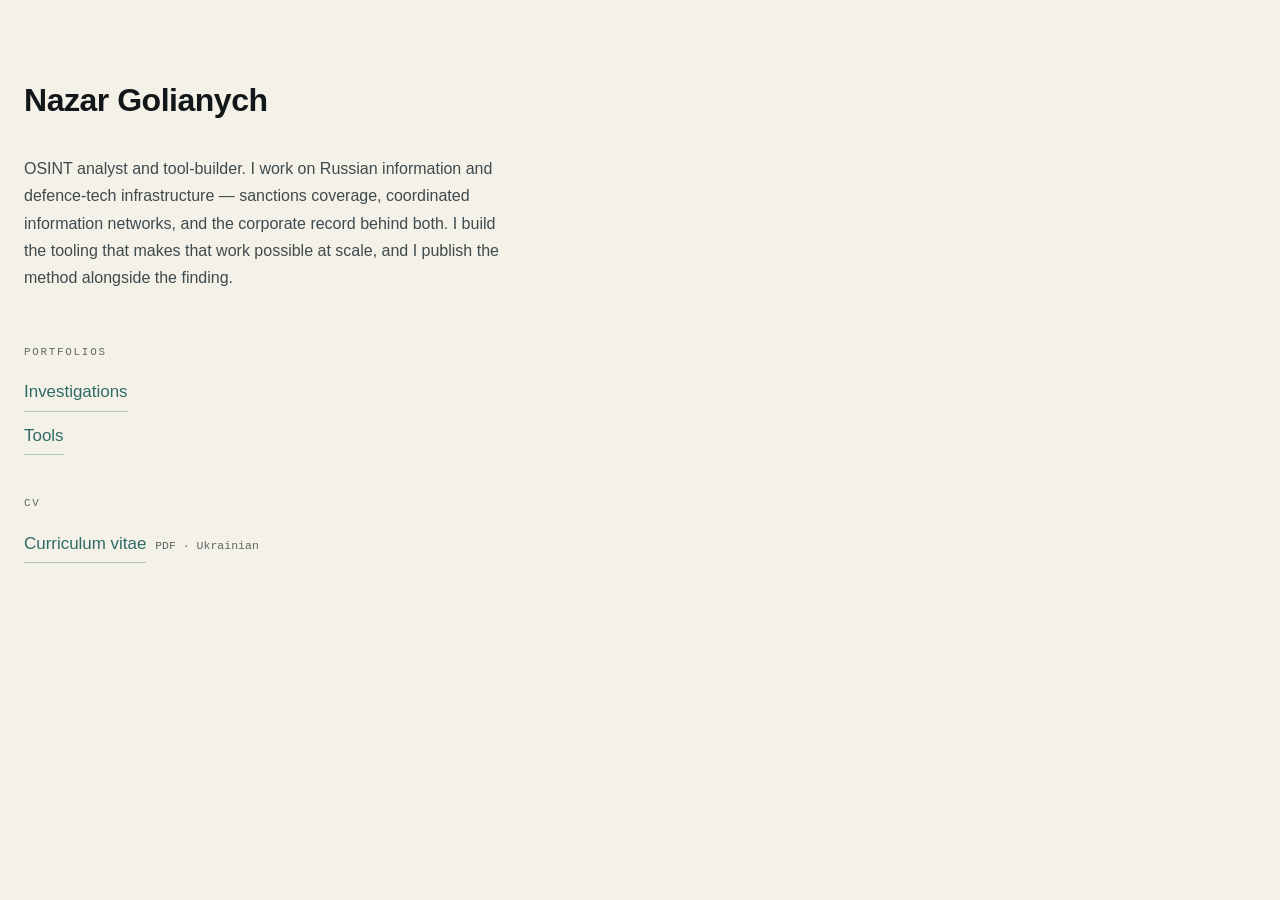
==== commit 20c34d80: "Palette, layout and entry structure Layout. The shell is capped at 1200px and centred, the list pane" ====
--- a/index.html
+++ b/index.html
@@ -28,7 +28,9 @@
 
   <div class="group">
     <h2>CV</h2>
-    <p class="plain">On request<span>— the work itself is in either portfolio</span></p>
+    <ul>
+      <li><a href="cv/nazar-golianych-cv.pdf">Curriculum vitae</a><span class="sub">PDF · Ukrainian</span></li>
+    </ul>
   </div>
 </main>
 </body>
--- a/assets/style.css
+++ b/assets/style.css
@@ -1,41 +1,49 @@
 /* ------------------------------------------------------------------
    Nazar Golianych — shared surface
-   Derived from the subject material: registry extracts, jurisdiction
-   status columns, corporate identifiers. Light ground, sans body,
-   monospace for anything that behaves like a field label or an ID.
+
+   Palette encodes the subject: presence and absence in registries.
+   Warm bone text on a cold blue-green ground, so it reads printed
+   rather than emitted. Two accents, each with exactly one job:
+
+     --found  amber   what exists — designated, confirmed, present
+     --gap    coral   what is missing — zero, absence, the finding
+
+   Neither is ever decorative and neither is ever on a heading.
+   --link is navigation only and carries no argument.
    ------------------------------------------------------------------ */
 
 :root{
-  --bg:#fbfaf8; --panel:#ffffff; --panel-2:#f5f3ef;
-  --ink:#17161a; --ink-2:#4a4750; --ink-3:#7b7783;
-  --rule:#ddd9d2; --rule-2:#ebe8e2;
-  --stamp:#a8321f; --stamp-bg:#f7ebe8;
-  --ok:#3d6b4f; --ok-bg:#eef4ef;
-  --null-bg:#f0eeea;
-  --link:#1f4f8f;
+  /* dark is the primary derivation */
+  --bg:#0E1315; --panel:#141A1C; --panel-2:#1A2225;
+  --ink:#E9E4DA; --ink-2:#A7AEAB; --ink-3:#78827F;
+  --rule:#243032; --rule-2:#1B2426;
+  --found:#D9A441; --found-bg:#241B0E;
+  --gap:#E2624A;   --gap-bg:#26140F;
+  --link:#6FA8A2;
   --mono:ui-monospace,"SF Mono",SFMono-Regular,Menlo,Consolas,"Liberation Mono",monospace;
   --sans:-apple-system,BlinkMacSystemFont,"Segoe UI",Inter,Roboto,"Helvetica Neue",Arial,sans-serif;
-  --list-w:23rem;
-}
-@media (prefers-color-scheme:dark){
-  :root:not([data-theme="light"]){
-    --bg:#131318; --panel:#191920; --panel-2:#1e1e26;
-    --ink:#eceae6; --ink-2:#b3afb8; --ink-3:#8b8793;
-    --rule:#2f2f39; --rule-2:#24242c;
-    --stamp:#e8705a; --stamp-bg:#2c1b18;
-    --ok:#7fbb95; --ok-bg:#18241c;
-    --null-bg:#212129;
-    --link:#7aa9e6;
+  --list-w:25rem;
+  --shell:1200px;
+  --measure:38rem;   /* ≈ 74 characters */
+}
+/* light: same two accents, darkened to hold contrast on warm paper */
+@media (prefers-color-scheme:light){
+  :root:not([data-theme="dark"]){
+    --bg:#F4F1E9; --panel:#FBF9F3; --panel-2:#EAE6DA;
+    --ink:#12181A; --ink-2:#3F4A4C; --ink-3:#5D6765;
+    --rule:#D5CFC1; --rule-2:#E5E0D4;
+    --found:#855C0C; --found-bg:#F2E9D4;
+    --gap:#B4402A;   --gap-bg:#F6E4DE;
+    --link:#2F6B65;
   }
 }
-:root[data-theme="dark"]{
-  --bg:#131318; --panel:#191920; --panel-2:#1e1e26;
-  --ink:#eceae6; --ink-2:#b3afb8; --ink-3:#8b8793;
-  --rule:#2f2f39; --rule-2:#24242c;
-  --stamp:#e8705a; --stamp-bg:#2c1b18;
-  --ok:#7fbb95; --ok-bg:#18241c;
-  --null-bg:#212129;
-  --link:#7aa9e6;
+:root[data-theme="light"]{
+  --bg:#F4F1E9; --panel:#FBF9F3; --panel-2:#EAE6DA;
+  --ink:#12181A; --ink-2:#3F4A4C; --ink-3:#5D6765;
+  --rule:#D5CFC1; --rule-2:#E5E0D4;
+  --found:#855C0C; --found-bg:#F2E9D4;
+  --gap:#B4402A;   --gap-bg:#F6E4DE;
+  --link:#2F6B65;
 }
 
 *{box-sizing:border-box}
@@ -47,13 +55,17 @@
 }
 h1,h2,h3{line-height:1.22; letter-spacing:-0.012em; font-weight:640; margin:0}
 p{margin:0 0 1rem}
-a{color:var(--link); text-decoration:none; border-bottom:1px solid color-mix(in srgb,var(--link) 32%,transparent)}
+a{color:var(--link); text-decoration:none; border-bottom:1px solid color-mix(in srgb,var(--link) 34%,transparent)}
 a:hover{border-bottom-color:var(--link)}
-a:focus-visible,button:focus-visible,input:focus-visible{outline:2px solid var(--stamp); outline-offset:3px; border-radius:2px}
+a:focus-visible,button:focus-visible,input:focus-visible{outline:2px solid var(--link); outline-offset:3px; border-radius:2px}
 code{font-family:var(--mono); font-size:.9em; overflow-wrap:anywhere}
 .skip{position:absolute; left:-9999px}
 .skip:focus{left:.5rem; top:.5rem; position:fixed; background:var(--panel); color:var(--ink);
-  padding:.6rem .9rem; border:2px solid var(--stamp); border-radius:3px; z-index:99}
+  padding:.6rem .9rem; border:2px solid var(--link); border-radius:3px; z-index:99}
+
+/* semantic inline accents — presence and absence, nothing else */
+.found{color:var(--found)}
+.gap{color:var(--gap)}
 
 /* =============== landing =============== */
 body.landing{min-height:100vh}
@@ -65,12 +77,13 @@
   text-transform:uppercase; color:var(--ink-3); font-weight:500; margin-bottom:.9rem}
 .landing ul{list-style:none; margin:0; padding:0}
 .landing li{margin:0 0 .3rem}
-.landing li a{display:inline-block; font-size:1.06rem; padding:.32rem 0; border-bottom-width:1px}
-.landing .plain{font-size:1.06rem; color:var(--ink-2); padding:.32rem 0}
-.landing .plain span{font-family:var(--mono); font-size:.76rem; color:var(--ink-3); margin-left:.5rem}
+.landing li a{display:inline-block; font-size:1.06rem; padding:.32rem 0}
+.landing .sub{font-family:var(--mono); font-size:.72rem; color:var(--ink-3); margin-left:.55rem}
 
 /* =============== two-pane browser =============== */
-.browser{display:grid; grid-template-columns:var(--list-w) 1fr; min-height:100vh}
+.browser{display:grid; grid-template-columns:var(--list-w) 1fr;
+  max-width:var(--shell); margin:0 auto; min-height:100vh;
+  border-left:1px solid var(--rule-2); border-right:1px solid var(--rule-2)}
 
 /* --- left pane --- */
 .pane-list{
@@ -78,7 +91,7 @@
   position:sticky; top:0; height:100vh; overflow-y:auto; overscroll-behavior:contain;
 }
 .list-head{position:sticky; top:0; z-index:2; background:var(--panel-2);
-  border-bottom:1px solid var(--rule); padding:1.15rem 1.1rem .85rem}
+  border-bottom:1px solid var(--rule); padding:1.15rem 1.2rem .85rem}
 .list-head .home{font-family:var(--mono); font-size:.68rem; letter-spacing:.14em;
   text-transform:uppercase; color:var(--ink-3); border:0; display:inline-block; padding:.2rem 0 .55rem}
 .list-head .home:hover{color:var(--link)}
@@ -95,71 +108,69 @@
   color:var(--ink-3); font-size:.9rem; pointer-events:none}
 
 .year{font-family:var(--mono); font-size:.68rem; letter-spacing:.14em; color:var(--ink-3);
-  padding:1.1rem 1.1rem .35rem; border-bottom:1px solid var(--rule-2)}
+  padding:1.1rem 1.2rem .35rem; border-bottom:1px solid var(--rule-2)}
 .rows{list-style:none; margin:0; padding:0}
 .row{border-bottom:1px solid var(--rule-2)}
-.row > a{
-  display:grid; grid-template-columns:1.9rem 1fr 1.2rem; gap:.15rem .4rem;
-  padding:.7rem 1.1rem .75rem .8rem; border:0; color:var(--ink); align-items:start;
-}
+.row > a{display:grid; grid-template-columns:1fr 1.2rem; gap:.15rem .5rem;
+  padding:.75rem 1.2rem .8rem; border:0; color:var(--ink); align-items:start}
 .row > a:hover{background:var(--panel)}
-.row .idx{font-family:var(--mono); font-size:.66rem; color:var(--ink-3); padding-top:.28rem}
-.row .rt{font-size:.9rem; line-height:1.32; font-weight:560}
-.row .sign{font-family:var(--mono); font-size:.95rem; color:var(--ink-3); text-align:right; line-height:1.2}
-.row .rd{grid-column:2; font-size:.775rem; line-height:1.4; color:var(--ink-3); margin-top:.15rem}
-.row .tags{grid-column:2; display:flex; flex-wrap:wrap; gap:.22rem; margin-top:.4rem}
-.tag{font-family:var(--mono); font-size:.61rem; letter-spacing:.05em; text-transform:uppercase;
-  color:var(--ink-3); background:var(--bg); border:1px solid var(--rule-2);
-  border-radius:1px; padding:.08rem .3rem .1rem; white-space:nowrap}
+.row .rt{font-size:.92rem; line-height:1.34; font-weight:560}
+.row .sign{font-family:var(--mono); font-size:.95rem; color:var(--ink-3); text-align:right; line-height:1.3}
+.row .rd{grid-column:1; font-size:.785rem; line-height:1.42; color:var(--ink-3); margin-top:.18rem}
+.row .tags{grid-column:1; display:flex; flex-wrap:wrap; gap:.25rem; margin-top:.45rem}
+.tag{font-family:var(--mono); font-size:.615rem; letter-spacing:.05em; text-transform:uppercase;
+  color:var(--ink-3); background:var(--bg); border:1px solid var(--rule);
+  border-radius:1px; padding:.1rem .34rem .12rem; white-space:nowrap; font-style:normal}
 .row.is-active{background:var(--panel)}
-.row.is-active > a{box-shadow:inset 3px 0 0 var(--stamp)}
-.row.is-active .rt{color:var(--stamp)}
-.row.is-active .sign{color:var(--stamp)}
+.row.is-active > a{box-shadow:inset 3px 0 0 var(--link)}
+.row.is-active .rt{color:var(--link)}
+.row.is-active .sign{color:var(--link)}
 .row[hidden]{display:none}
-.no-hits{font-family:var(--mono); font-size:.74rem; color:var(--ink-3); padding:1.1rem}
+.no-hits{font-family:var(--mono); font-size:.74rem; color:var(--ink-3); padding:1.1rem 1.2rem}
 
 /* --- right pane --- */
 .pane-detail{min-width:0; padding:0 0 5rem}
-.item{display:none; max-width:44rem; padding:2.6rem 2.2rem 0}
+.item{display:none; max-width:var(--measure); padding:2.6rem 2.2rem 0}
 .item.is-active{display:block}
 .no-js .item{display:block; border-top:1px solid var(--rule)}
-.item > h2{font-size:clamp(1.45rem,3.2vw,2.05rem); margin-bottom:1rem}
+.item > h2{font-size:clamp(1.42rem,3vw,1.95rem); margin-bottom:1rem}
 .meta{display:flex; flex-wrap:wrap; align-items:center; gap:.5rem 1.1rem;
   border-top:1px solid var(--ink); border-bottom:1px solid var(--rule);
-  padding:.6rem 0; margin-bottom:1.6rem}
-.meta .type{font-family:var(--mono); font-size:.68rem; letter-spacing:.15em;
-  text-transform:uppercase; color:var(--stamp); font-weight:600}
-.meta .date{font-family:var(--mono); font-size:.68rem; letter-spacing:.1em; color:var(--ink-3)}
+  padding:.6rem 0; margin-bottom:1.9rem}
+.meta .type,.meta .date{font-family:var(--mono); font-size:.68rem; letter-spacing:.12em;
+  text-transform:uppercase; color:var(--ink-3)}
 .meta .out{margin-left:auto; display:flex; flex-wrap:wrap; gap:.4rem 1rem}
 .meta .out a{font-family:var(--mono); font-size:.74rem; padding:.3rem 0}
-.item .lede{font-size:1.06rem; color:var(--ink-2); margin-bottom:1.4rem}
-.item h3{font-size:1rem; margin:1.8rem 0 .5rem}
-.item ul{margin:0 0 1rem; padding-left:1.15rem}
-.item li{margin:.3rem 0}
+
+/* --- the four beats --- */
+.beat{margin:0 0 1.8rem}
+.beat > h3{font-family:var(--mono); font-size:.665rem; letter-spacing:.17em;
+  text-transform:uppercase; color:var(--ink-3); font-weight:500;
+  padding-bottom:.45rem; margin-bottom:.75rem; border-bottom:1px solid var(--rule-2)}
+.beat > p:last-child{margin-bottom:0}
+.beat.finding p{font-size:1.02rem}
+.beat.finding strong{font-family:var(--mono); font-weight:640; font-size:1.02em}
+
 .item .stack{display:flex; flex-wrap:wrap; gap:.32rem; margin:0 0 1rem}
 .item .stack span{font-family:var(--mono); font-size:.72rem; color:var(--ink-2); overflow-wrap:normal;
   border:1px solid var(--rule); border-radius:2px; padding:.13rem .42rem; background:var(--panel)}
-.result{background:var(--panel); border-left:3px solid var(--stamp);
-  padding:.7rem .95rem; border-radius:0 3px 3px 0; margin:0 0 1.2rem}
-.result p{margin:0}
-.result strong{font-family:var(--mono); color:var(--stamp)}
 blockquote{margin:1rem 0; padding:.7rem .9rem; background:var(--panel);
-  border-left:3px solid var(--stamp); border-radius:0 3px 3px 0; color:var(--ink-2); font-size:.95rem}
+  border-left:3px solid var(--rule); border-radius:0 3px 3px 0; color:var(--ink-2); font-size:.95rem}
 blockquote p{margin:0}
 .note{font-family:var(--mono); font-size:.72rem; line-height:1.55; color:var(--ink-3);
   border:1px dashed var(--rule); border-radius:2px; padding:.55rem .7rem; margin:1rem 0 0; background:var(--panel)}
 
 /* source / reference block */
-.source{margin:2.4rem 0 0; border-top:1px solid var(--ink); padding-top:.9rem}
-.source h3{font-family:var(--mono); font-size:.66rem; letter-spacing:.15em;
+.source{margin:2.6rem 0 0; border-top:1px solid var(--ink); padding-top:.9rem}
+.source h3{font-family:var(--mono); font-size:.665rem; letter-spacing:.17em;
   text-transform:uppercase; color:var(--ink-3); font-weight:500; margin:0 0 .7rem}
 .source dl{display:grid; grid-template-columns:8.5rem 1fr; gap:.4rem 1rem; margin:0; font-size:.85rem}
-.source dt{font-family:var(--mono); font-size:.66rem; letter-spacing:.08em; text-transform:uppercase;
+.source dt{font-family:var(--mono); font-size:.655rem; letter-spacing:.08em; text-transform:uppercase;
   color:var(--ink-3); padding-top:.18rem}
 .source dd{margin:0; color:var(--ink-2)}
 
 /* =============== figures =============== */
-figure.fig{margin:1.3rem 0; padding:1rem .9rem .8rem; background:var(--panel);
+figure.fig{margin:1.2rem 0; padding:1rem .9rem .8rem; background:var(--panel);
   border:1px solid var(--rule); border-radius:3px}
 figure.fig svg{display:block; width:100%; height:auto}
 figure.fig figcaption{font-family:var(--mono); font-size:.7rem; line-height:1.55; color:var(--ink-3);
@@ -168,13 +179,13 @@
 .fig .f-ink{fill:var(--ink)}          .fig .s-ink{stroke:var(--ink)}
 .fig .f-ink2{fill:var(--ink-2)}       .fig .s-ink2{stroke:var(--ink-2)}
 .fig .f-ink3{fill:var(--ink-3)}       .fig .s-ink3{stroke:var(--ink-3)}
-.fig .f-stamp{fill:var(--stamp)}      .fig .s-stamp{stroke:var(--stamp)}
-.fig .f-stampbg{fill:var(--stamp-bg)} .fig .s-stampbg{stroke:var(--stamp-bg)}
-.fig .f-ok{fill:var(--ok)}            .fig .s-ok{stroke:var(--ok)}
-.fig .f-okbg{fill:var(--ok-bg)}
+.fig .f-found{fill:var(--found)}      .fig .s-found{stroke:var(--found)}
+.fig .f-foundbg{fill:var(--found-bg)}
+.fig .f-gap{fill:var(--gap)}          .fig .s-gap{stroke:var(--gap)}
+.fig .f-gapbg{fill:var(--gap-bg)}   .fig .s-gapbg{stroke:var(--gap-bg)}
 .fig .f-bg{fill:var(--bg)}
 .fig .f-panel{fill:var(--panel)}
-.fig .f-nullbg{fill:var(--null-bg)}
+.fig .f-panel2{fill:var(--panel-2)}
 .fig .s-rule{stroke:var(--rule)}      .fig .s-rule2{stroke:var(--rule-2)}
 .fig .nf{fill:none}
 
@@ -187,23 +198,22 @@
 table.matrix tbody tr:last-child td{border-bottom:0}
 table.matrix td.num,table.matrix th.num{text-align:right; font-family:var(--mono)}
 table.matrix tr.total td{border-top:1px solid var(--rule); font-weight:640}
-td.zero{color:var(--stamp); font-weight:700; background:var(--stamp-bg)}
+td.zero{color:var(--gap); font-weight:700; background:var(--gap-bg)}
 .cl{font-family:var(--mono); font-size:.76rem; color:var(--ink-3)}
 
 /* =============== mobile: panes stack =============== */
 .back{display:none}
 @media (max-width:52rem){
-  .browser{grid-template-columns:1fr}
+  .browser{grid-template-columns:1fr; border-left:0; border-right:0}
   .pane-list{position:static; height:auto; border-right:0; border-bottom:1px solid var(--rule)}
   .pane-detail{padding-bottom:3rem}
-  .item{padding:1.6rem 1.1rem 0}
+  .item{padding:1.6rem 1.1rem 0; max-width:none}
   .back{display:inline-flex; align-items:center; gap:.4rem; font-family:var(--mono);
     font-size:.7rem; letter-spacing:.12em; text-transform:uppercase; color:var(--ink-3);
     background:none; border:0; cursor:pointer; padding:.75rem 0; min-height:44px}
   .back:hover{color:var(--link)}
   .source dl{grid-template-columns:1fr; gap:.15rem}
   .source dt{padding-top:.5rem}
-  /* JS pushes the detail view over the list */
   body.detail-open .pane-list{display:none}
   body:not(.detail-open) .pane-detail{display:none}
   body.no-js .pane-detail{display:block}
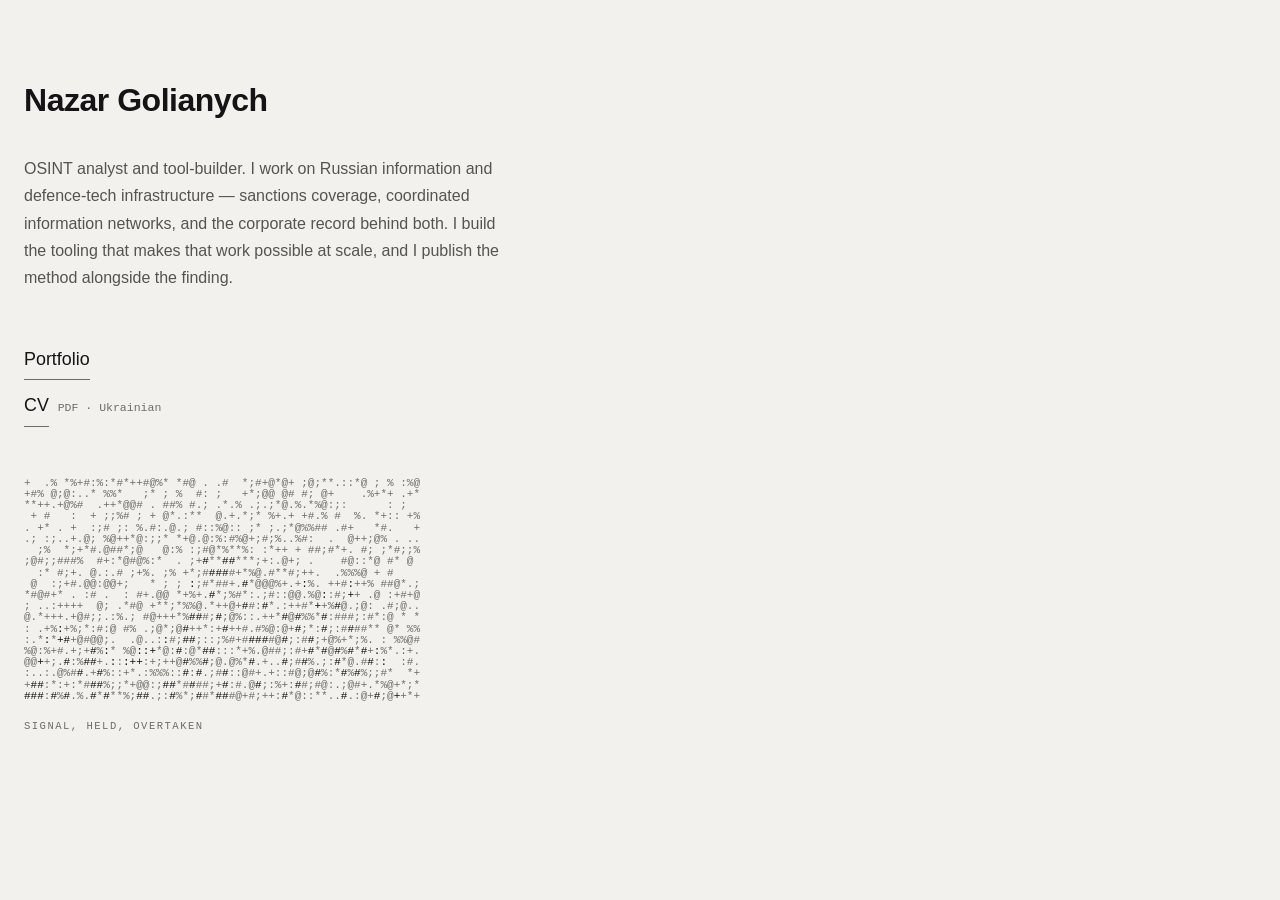
==== commit 7a2693ff: "Charts to HTML, one accent, one merged portfolio page Charts. SVG <text> has no layout engine — ever" ====
--- a/index.html
+++ b/index.html
@@ -18,20 +18,14 @@
     at scale, and I publish the method alongside the finding.
   </p>
 
-  <nav class="group">
-    <h2>Portfolios</h2>
-    <ul>
-      <li><a href="investigations/">Investigations</a></li>
-      <li><a href="tools/">Tools</a></li>
-    </ul>
-  </nav>
+  <ul>
+    <li><a href="portfolio/">Portfolio</a></li>
+    <li><a href="cv/nazar-golianych-cv.pdf">CV</a><span class="sub">PDF · Ukrainian</span></li>
+  </ul>
 
-  <div class="group">
-    <h2>CV</h2>
-    <ul>
-      <li><a href="cv/nazar-golianych-cv.pdf">Curriculum vitae</a><span class="sub">PDF · Ukrainian</span></li>
-    </ul>
-  </div>
+  <div class="field" aria-hidden="true"><pre class="noise"></pre><pre class="solid"></pre></div>
+  <p class="field-cap">signal, held, overtaken</p>
 </main>
+<script src="assets/field.js"></script>
 </body>
 </html>
--- a/assets/style.css
+++ b/assets/style.css
@@ -1,49 +1,37 @@
 /* ------------------------------------------------------------------
    Nazar Golianych — shared surface
 
-   Palette encodes the subject: presence and absence in registries.
-   Warm bone text on a cold blue-green ground, so it reads printed
-   rather than emitted. Two accents, each with exactly one job:
-
-     --found  amber   what exists — designated, confirmed, present
-     --gap    coral   what is missing — zero, absence, the finding
-
-   Neither is ever decorative and neither is ever on a heading.
-   --link is navigation only and carries no argument.
+   One accent. It marks the finding and nothing else: zeros, gaps, the
+   number an entry exists to report, the active row. Never on a heading,
+   never on body text, never decorative. Everything else is grey.
+   Charts that need two states use accent against --ink-3 or a hairline,
+   never a second hue.
    ------------------------------------------------------------------ */
 
 :root{
-  /* dark is the primary derivation */
-  --bg:#0E1315; --panel:#141A1C; --panel-2:#1A2225;
-  --ink:#E9E4DA; --ink-2:#A7AEAB; --ink-3:#78827F;
-  --rule:#243032; --rule-2:#1B2426;
-  --found:#D9A441; --found-bg:#241B0E;
-  --gap:#E2624A;   --gap-bg:#26140F;
-  --link:#6FA8A2;
+  --bg:#0C0C0E; --panel:#131316; --panel-2:#191A1D;
+  --ink:#EDEDEA; --ink-2:#9A9A96; --ink-3:#7C7C77;
+  --rule:#232326; --rule-2:#1A1A1D;
+  --accent:#FF4F35; --accent-bg:#1F0F0C;
   --mono:ui-monospace,"SF Mono",SFMono-Regular,Menlo,Consolas,"Liberation Mono",monospace;
   --sans:-apple-system,BlinkMacSystemFont,"Segoe UI",Inter,Roboto,"Helvetica Neue",Arial,sans-serif;
   --list-w:25rem;
   --shell:1200px;
-  --measure:38rem;   /* ≈ 74 characters */
-}
-/* light: same two accents, darkened to hold contrast on warm paper */
+  --measure:38rem;
+}
 @media (prefers-color-scheme:light){
   :root:not([data-theme="dark"]){
-    --bg:#F4F1E9; --panel:#FBF9F3; --panel-2:#EAE6DA;
-    --ink:#12181A; --ink-2:#3F4A4C; --ink-3:#5D6765;
-    --rule:#D5CFC1; --rule-2:#E5E0D4;
-    --found:#855C0C; --found-bg:#F2E9D4;
-    --gap:#B4402A;   --gap-bg:#F6E4DE;
-    --link:#2F6B65;
+    --bg:#F2F1EE; --panel:#FAFAF8; --panel-2:#E9E8E4;
+    --ink:#141416; --ink-2:#55554F; --ink-3:#6E6E68;
+    --rule:#DBDAD5; --rule-2:#E9E8E4;
+    --accent:#C3341B; --accent-bg:#F8E7E2;
   }
 }
 :root[data-theme="light"]{
-  --bg:#F4F1E9; --panel:#FBF9F3; --panel-2:#EAE6DA;
-  --ink:#12181A; --ink-2:#3F4A4C; --ink-3:#5D6765;
-  --rule:#D5CFC1; --rule-2:#E5E0D4;
-  --found:#855C0C; --found-bg:#F2E9D4;
-  --gap:#B4402A;   --gap-bg:#F6E4DE;
-  --link:#2F6B65;
+  --bg:#F2F1EE; --panel:#FAFAF8; --panel-2:#E9E8E4;
+  --ink:#141416; --ink-2:#55554F; --ink-3:#6E6E68;
+  --rule:#DBDAD5; --rule-2:#E9E8E4;
+  --accent:#C3341B; --accent-bg:#F8E7E2;
 }
 
 *{box-sizing:border-box}
@@ -55,30 +43,37 @@
 }
 h1,h2,h3{line-height:1.22; letter-spacing:-0.012em; font-weight:640; margin:0}
 p{margin:0 0 1rem}
-a{color:var(--link); text-decoration:none; border-bottom:1px solid color-mix(in srgb,var(--link) 34%,transparent)}
-a:hover{border-bottom-color:var(--link)}
-a:focus-visible,button:focus-visible,input:focus-visible{outline:2px solid var(--link); outline-offset:3px; border-radius:2px}
+/* links carry no accent — foreground with a rule under it */
+a{color:var(--ink); text-decoration:none; border-bottom:1px solid var(--ink-3)}
+a:hover{border-bottom-color:var(--ink)}
+a:focus-visible,button:focus-visible,input:focus-visible{outline:2px solid var(--accent); outline-offset:3px; border-radius:2px}
 code{font-family:var(--mono); font-size:.9em; overflow-wrap:anywhere}
 .skip{position:absolute; left:-9999px}
 .skip:focus{left:.5rem; top:.5rem; position:fixed; background:var(--panel); color:var(--ink);
-  padding:.6rem .9rem; border:2px solid var(--link); border-radius:3px; z-index:99}
-
-/* semantic inline accents — presence and absence, nothing else */
-.found{color:var(--found)}
-.gap{color:var(--gap)}
+  padding:.6rem .9rem; border:2px solid var(--accent); border-radius:3px; z-index:99}
+
+/* the one accent, used inline on a finding */
+.f{color:var(--accent)}
 
 /* =============== landing =============== */
 body.landing{min-height:100vh}
-.landing main{max-width:34rem; padding:clamp(2.5rem,9vh,6rem) 1.5rem 4rem}
+.landing main{max-width:36rem; padding:clamp(2.5rem,9vh,6rem) 1.5rem 4rem}
 .landing h1{font-size:clamp(1.6rem,4vw,2rem); font-weight:600; letter-spacing:-0.015em; margin-bottom:2.2rem}
-.landing .summary{color:var(--ink-2); font-size:1rem; line-height:1.7; margin-bottom:3.4rem; max-width:30rem}
-.landing .group{margin-bottom:2.6rem}
-.landing .group > h2{font-family:var(--mono); font-size:.68rem; letter-spacing:.16em;
-  text-transform:uppercase; color:var(--ink-3); font-weight:500; margin-bottom:.9rem}
-.landing ul{list-style:none; margin:0; padding:0}
-.landing li{margin:0 0 .3rem}
-.landing li a{display:inline-block; font-size:1.06rem; padding:.32rem 0}
+.landing .summary{color:var(--ink-2); font-size:1rem; line-height:1.7; margin-bottom:3rem; max-width:30rem}
+.landing ul{list-style:none; margin:0 0 3.2rem; padding:0}
+.landing li{margin:0 0 .35rem}
+.landing li a{display:inline-block; font-size:1.12rem; padding:.34rem 0}
 .landing .sub{font-family:var(--mono); font-size:.72rem; color:var(--ink-3); margin-left:.55rem}
+
+/* ascii field — resolution out of noise */
+.field{position:relative; width:max-content; max-width:100%;
+  font-family:var(--mono); font-size:clamp(4px,1.55vw,11px); line-height:1.02;
+  letter-spacing:0; white-space:pre; user-select:none}
+.field pre{margin:0; font:inherit; letter-spacing:inherit}
+.field .noise{color:var(--ink-3)}
+.field .solid{position:absolute; inset:0; color:var(--ink)}
+.field-cap{font-family:var(--mono); font-size:.66rem; letter-spacing:.14em;
+  text-transform:uppercase; color:var(--ink-3); margin-top:1rem}
 
 /* =============== two-pane browser =============== */
 .browser{display:grid; grid-template-columns:var(--list-w) 1fr;
@@ -86,29 +81,32 @@
   border-left:1px solid var(--rule-2); border-right:1px solid var(--rule-2)}
 
 /* --- left pane --- */
-.pane-list{
-  border-right:1px solid var(--rule); background:var(--panel-2);
-  position:sticky; top:0; height:100vh; overflow-y:auto; overscroll-behavior:contain;
-}
+.pane-list{border-right:1px solid var(--rule); background:var(--panel-2);
+  position:sticky; top:0; height:100vh; overflow-y:auto; overscroll-behavior:contain}
 .list-head{position:sticky; top:0; z-index:2; background:var(--panel-2);
-  border-bottom:1px solid var(--rule); padding:1.15rem 1.2rem .85rem}
+  border-bottom:1px solid var(--rule); padding:1.15rem 1.2rem .9rem}
 .list-head .home{font-family:var(--mono); font-size:.68rem; letter-spacing:.14em;
   text-transform:uppercase; color:var(--ink-3); border:0; display:inline-block; padding:.2rem 0 .55rem}
-.list-head .home:hover{color:var(--link)}
+.list-head .home:hover{color:var(--ink)}
 .list-head h1{font-family:var(--mono); font-size:.8rem; letter-spacing:.16em;
-  text-transform:uppercase; font-weight:600; margin-bottom:.75rem}
+  text-transform:uppercase; font-weight:600; margin-bottom:.8rem}
 .search{position:relative}
-.search input{
-  width:100%; font-family:var(--mono); font-size:.78rem; color:var(--ink);
+.search input{width:100%; font-family:var(--mono); font-size:.78rem; color:var(--ink);
   background:var(--bg); border:1px solid var(--rule); border-radius:2px;
-  padding:.5rem .6rem .5rem 1.7rem; min-height:38px;
-}
+  padding:.5rem .6rem .5rem 1.7rem; min-height:38px}
 .search input::placeholder{color:var(--ink-3)}
 .search::before{content:"⌕"; position:absolute; left:.55rem; top:50%; transform:translateY(-52%);
   color:var(--ink-3); font-size:.9rem; pointer-events:none}
 
-.year{font-family:var(--mono); font-size:.68rem; letter-spacing:.14em; color:var(--ink-3);
-  padding:1.1rem 1.2rem .35rem; border-bottom:1px solid var(--rule-2)}
+/* group headers carry real weight — the two kinds must never be confused */
+.group-h{font-size:.95rem; font-weight:640; letter-spacing:.02em;
+  padding:1.6rem 1.2rem .7rem; border-top:3px solid var(--ink);
+  border-bottom:1px solid var(--rule); margin-top:1.4rem; background:var(--panel-2)}
+.group-h:first-of-type{margin-top:0; border-top-width:0}
+.group-h .n{font-family:var(--mono); font-size:.68rem; font-weight:400;
+  color:var(--ink-3); margin-left:.5rem}
+.year{font-family:var(--mono); font-size:.66rem; letter-spacing:.14em; color:var(--ink-3);
+  padding:.9rem 1.2rem .3rem}
 .rows{list-style:none; margin:0; padding:0}
 .row{border-bottom:1px solid var(--rule-2)}
 .row > a{display:grid; grid-template-columns:1fr 1.2rem; gap:.15rem .5rem;
@@ -122,9 +120,8 @@
   color:var(--ink-3); background:var(--bg); border:1px solid var(--rule);
   border-radius:1px; padding:.1rem .34rem .12rem; white-space:nowrap; font-style:normal}
 .row.is-active{background:var(--panel)}
-.row.is-active > a{box-shadow:inset 3px 0 0 var(--link)}
-.row.is-active .rt{color:var(--link)}
-.row.is-active .sign{color:var(--link)}
+.row.is-active > a{box-shadow:inset 3px 0 0 var(--accent)}
+.row.is-active .rt,.row.is-active .sign{color:var(--accent)}
 .row[hidden]{display:none}
 .no-hits{font-family:var(--mono); font-size:.74rem; color:var(--ink-3); padding:1.1rem 1.2rem}
 
@@ -160,7 +157,6 @@
 .note{font-family:var(--mono); font-size:.72rem; line-height:1.55; color:var(--ink-3);
   border:1px dashed var(--rule); border-radius:2px; padding:.55rem .7rem; margin:1rem 0 0; background:var(--panel)}
 
-/* source / reference block */
 .source{margin:2.6rem 0 0; border-top:1px solid var(--ink); padding-top:.9rem}
 .source h3{font-family:var(--mono); font-size:.665rem; letter-spacing:.17em;
   text-transform:uppercase; color:var(--ink-3); font-weight:500; margin:0 0 .7rem}
@@ -169,39 +165,129 @@
   color:var(--ink-3); padding-top:.18rem}
 .source dd{margin:0; color:var(--ink-2)}
 
-/* =============== figures =============== */
+/* =============== charts — HTML, not SVG =============== */
+/* The browser measures and wraps every label, so collision is
+   structurally impossible rather than something to keep checking. */
+.chart{margin:1.2rem 0; padding:1rem 1rem .85rem; background:var(--panel);
+  border:1px solid var(--rule); border-radius:3px}
+.chart-h{font-family:var(--mono); font-size:.645rem; letter-spacing:.16em;
+  text-transform:uppercase; color:var(--ink-3); margin:0 0 1rem}
+.chart-n{font-family:var(--mono); font-size:.7rem; line-height:1.55; color:var(--ink-3);
+  margin:.9rem 0 0; padding-top:.65rem; border-top:1px solid var(--rule-2)}
+
+/* bar rows: label | track | value */
+.bars{display:grid; gap:.5rem}
+.bar{display:grid; grid-template-columns:4.2rem 1fr 3.2rem; align-items:center; gap:.7rem}
+.bar .lab{font-family:var(--mono); font-size:.75rem; color:var(--ink-2); line-height:1.3}
+.bar .val{font-family:var(--mono); font-size:.95rem; text-align:right; color:var(--ink)}
+.bar .track{position:relative; height:1.85rem; border:1px solid var(--rule); background:var(--bg)}
+.bar .fill{position:absolute; inset:0 auto 0 0; background:var(--ink-3)}
+/* the zero: same track, empty, accent hairline, digit where a bar would start */
+.bar.zero .track{border-color:var(--accent); background:var(--accent-bg)}
+.bar.zero .val,.bar.zero .lab{color:var(--accent)}
+.bar .zerodigit{position:absolute; left:.45rem; top:50%; transform:translateY(-50%);
+  font-family:var(--mono); font-size:.9rem; color:var(--accent)}
+.bar.ceilrow{gap:.7rem; margin-bottom:-.25rem}
+.bar.ceilrow .c{font-family:var(--mono); font-size:.66rem; color:var(--ink-3); text-align:right}
+
+/* stacked rows: length is the group's size */
+.bar.stacked{grid-template-columns:9.5rem 1fr 3.2rem}
+.bar.stacked .track{border:0; background:none; height:auto; display:block}
+.bar.stacked .sw{display:flex; height:1.5rem; min-width:2px}
+.bar.stacked .seg{display:block}
+.bar.stacked .seg.miss{background:var(--accent)}
+.bar.stacked .seg.have{background:var(--ink-3); border-left:1px solid var(--panel)}
+.bar.stacked .val{color:var(--accent)}
+.legend{display:flex; flex-wrap:wrap; gap:.4rem 1.2rem; margin:0 0 1rem; padding:0; list-style:none}
+.legend li{display:flex; align-items:center; gap:.4rem; font-family:var(--mono);
+  font-size:.68rem; color:var(--ink-3)}
+.legend i{width:.85rem; height:.85rem; flex:none; display:block}
+.legend i.miss{background:var(--accent)}
+.legend i.have{background:var(--ink-3)}
+
+/* claim blocks — each group owns a column, so labels cannot collide */
+.claims{display:flex; gap:.5rem; align-items:flex-end}
+.claims .cg{display:flex; flex-direction:column; gap:.4rem; min-width:0}
+.claims .blocks{display:flex; gap:2px; height:3.4rem}
+.claims .blocks i{flex:1; display:block; background:var(--ink-3)}
+.claims .cg.miss .blocks{height:4.6rem}
+.claims .cg.miss .blocks i{background:var(--accent)}
+.claims .cg.part .blocks{height:2.6rem}
+.claims .cg.part .blocks i{background:var(--ink-3); opacity:.55}
+.claims .cg.ok .blocks{height:2rem}
+.claims .cg.ok .blocks i{background:var(--ink-3); opacity:.32}
+.claims .cl{font-family:var(--mono); font-size:.7rem; line-height:1.35; color:var(--ink-2)}
+.claims .cg.miss .cl{color:var(--accent)}
+.claims-after{margin:.9rem 0 0; padding:.55rem .7rem; border:1px solid var(--rule); background:var(--bg)}
+.delta{margin:.8rem 0 0; padding:.6rem .75rem; border:1px solid var(--accent);
+  background:var(--accent-bg); border-radius:2px}
+.delta b{font-family:var(--mono); font-size:1.05rem; color:var(--accent)}
+.delta span{font-family:var(--mono); font-size:.72rem; color:var(--accent); display:block; margin-top:.1rem}
+.claims-after .cl{font-family:var(--mono); font-size:.7rem; color:var(--ink-2)}
+
+/* flow: boxes and arrows in a row */
+.flow{display:grid; gap:.55rem}
+.flow-lane{display:flex; flex-wrap:wrap; align-items:center; gap:.45rem}
+.flow-tag{font-family:var(--mono); font-size:.62rem; letter-spacing:.14em; text-transform:uppercase;
+  color:var(--ink-3); width:100%; margin-bottom:.1rem}
+.box{font-family:var(--mono); font-size:.76rem; padding:.5rem .7rem; border:1px solid var(--rule);
+  background:var(--bg); color:var(--ink); border-radius:2px}
+.box.ghost{border-style:dashed; color:var(--ink-3)}
+.box.strong{border-width:2px; border-color:var(--ink)}
+.arrow{font-family:var(--mono); font-size:.9rem; color:var(--ink-3); flex:none}
+.arrow.dead{color:var(--accent)}
+.stopbar{width:5px; align-self:stretch; min-height:2.1rem; background:var(--accent); flex:none}
+.deadlabel{font-family:var(--mono); font-size:.72rem; color:var(--accent)}
+.dbbox{border:2px solid var(--ink); border-radius:2px; padding:.55rem; background:var(--bg);
+  display:grid; gap:.3rem; flex:1 1 14rem; min-width:0}
+.dbbox .dbh{font-family:var(--mono); font-size:.62rem; letter-spacing:.12em;
+  text-transform:uppercase; color:var(--ink-3)}
+.dbrow{font-family:var(--mono); font-size:.72rem; padding:.3rem .45rem; background:var(--panel-2);
+  color:var(--ink-3); border-radius:1px}
+.dbrow.picked{background:var(--accent-bg); border:1px solid var(--accent); color:var(--accent)}
+.flow-out{display:flex; align-items:center; gap:.45rem; flex:none}
+.flow-out .box{border-color:var(--accent); color:var(--accent)}
+
+/* pipeline: stage boxes, wraps freely */
+.pipe{display:flex; flex-wrap:wrap; align-items:stretch; gap:.4rem}
+.stage{flex:1 1 8rem; min-width:0; border:1px solid var(--rule); background:var(--bg);
+  border-radius:2px; padding:.6rem .65rem; display:grid; gap:.2rem; align-content:start}
+.stage .sn{font-family:var(--mono); font-size:.78rem; color:var(--ink)}
+.stage .sm{font-family:var(--mono); font-size:.63rem; color:var(--ink-3); line-height:1.4}
+.stage.resume{border-color:var(--accent)}
+.stage.resume .sm{color:var(--accent)}
+
+/* two-column requirement/check list */
+.pairs{display:grid; gap:0; margin:0}
+.pair{display:grid; grid-template-columns:1fr 1.2rem 1fr; gap:.6rem; align-items:baseline;
+  padding:.6rem 0; border-bottom:1px solid var(--rule-2)}
+.pair:last-child{border-bottom:0}
+.pair .l{font-size:.88rem; color:var(--ink)}
+.pair .m{font-family:var(--mono); font-size:.78rem; color:var(--ink-3); text-align:center}
+.pair .r{font-family:var(--mono); font-size:.75rem; color:var(--ink-2); line-height:1.45}
+.pair.key{background:var(--accent-bg); margin:0 -.6rem; padding:.6rem; border-bottom:0}
+.pair.key .l,.pair.key .r,.pair.key .m{color:var(--accent)}
+.pairs-h{display:grid; grid-template-columns:1fr 1.2rem 1fr; gap:.6rem;
+  font-family:var(--mono); font-size:.62rem; letter-spacing:.13em; text-transform:uppercase;
+  color:var(--ink-3); padding-bottom:.45rem; border-bottom:1px solid var(--rule)}
+.pairs-h .m{text-align:center}
+
+/* the one remaining SVG — arbitrary curved geometry */
 figure.fig{margin:1.2rem 0; padding:1rem .9rem .8rem; background:var(--panel);
   border:1px solid var(--rule); border-radius:3px}
 figure.fig svg{display:block; width:100%; height:auto}
 figure.fig figcaption{font-family:var(--mono); font-size:.7rem; line-height:1.55; color:var(--ink-3);
   margin-top:.85rem; padding-top:.65rem; border-top:1px solid var(--rule-2)}
-.fig svg text,.fig svg tspan{font-family:var(--mono)}
-.fig .f-ink{fill:var(--ink)}          .fig .s-ink{stroke:var(--ink)}
-.fig .f-ink2{fill:var(--ink-2)}       .fig .s-ink2{stroke:var(--ink-2)}
-.fig .f-ink3{fill:var(--ink-3)}       .fig .s-ink3{stroke:var(--ink-3)}
-.fig .f-found{fill:var(--found)}      .fig .s-found{stroke:var(--found)}
-.fig .f-foundbg{fill:var(--found-bg)}
-.fig .f-gap{fill:var(--gap)}          .fig .s-gap{stroke:var(--gap)}
-.fig .f-gapbg{fill:var(--gap-bg)}   .fig .s-gapbg{stroke:var(--gap-bg)}
-.fig .f-bg{fill:var(--bg)}
-.fig .f-panel{fill:var(--panel)}
-.fig .f-panel2{fill:var(--panel-2)}
-.fig .s-rule{stroke:var(--rule)}      .fig .s-rule2{stroke:var(--rule-2)}
+.fig svg text{font-family:var(--mono)}
+.fig .f-ink{fill:var(--ink)}       .fig .s-ink{stroke:var(--ink)}
+.fig .f-ink2{fill:var(--ink-2)}    .fig .s-ink2{stroke:var(--ink-2)}
+.fig .f-ink3{fill:var(--ink-3)}    .fig .s-ink3{stroke:var(--ink-3)}
+.fig .f-acc{fill:var(--accent)}    .fig .s-acc{stroke:var(--accent)}
+.fig .f-accbg{fill:var(--accent-bg)}
+.fig .f-bg{fill:var(--bg)}         .fig .f-panel{fill:var(--panel)}
 .fig .nf{fill:none}
 
-/* =============== tables =============== */
-.tw{overflow-x:auto; margin:0 0 1.1rem; border:1px solid var(--rule); border-radius:3px; background:var(--panel)}
-table.matrix{border-collapse:collapse; width:100%; min-width:29rem; font-size:.84rem}
-table.matrix th,table.matrix td{padding:.48rem .68rem; text-align:left; border-bottom:1px solid var(--rule-2)}
-table.matrix thead th{font-family:var(--mono); font-size:.64rem; letter-spacing:.1em; text-transform:uppercase;
-  color:var(--ink-3); font-weight:500; border-bottom:1px solid var(--rule); white-space:nowrap}
-table.matrix tbody tr:last-child td{border-bottom:0}
-table.matrix td.num,table.matrix th.num{text-align:right; font-family:var(--mono)}
-table.matrix tr.total td{border-top:1px solid var(--rule); font-weight:640}
-td.zero{color:var(--gap); font-weight:700; background:var(--gap-bg)}
-.cl{font-family:var(--mono); font-size:.76rem; color:var(--ink-3)}
-
-/* =============== mobile: panes stack =============== */
+/* =============== narrow =============== */
 .back{display:none}
 @media (max-width:52rem){
   .browser{grid-template-columns:1fr; border-left:0; border-right:0}
@@ -211,15 +297,28 @@
   .back{display:inline-flex; align-items:center; gap:.4rem; font-family:var(--mono);
     font-size:.7rem; letter-spacing:.12em; text-transform:uppercase; color:var(--ink-3);
     background:none; border:0; cursor:pointer; padding:.75rem 0; min-height:44px}
-  .back:hover{color:var(--link)}
+  .back:hover{color:var(--ink)}
   .source dl{grid-template-columns:1fr; gap:.15rem}
   .source dt{padding-top:.5rem}
   body.detail-open .pane-list{display:none}
   body:not(.detail-open) .pane-detail{display:none}
   body.no-js .pane-detail{display:block}
 }
+@media (max-width:34rem){
+  .bar{grid-template-columns:3.4rem 1fr 2.6rem; gap:.5rem}
+  .bar.stacked{grid-template-columns:1fr; gap:.25rem}
+  .bar.stacked .val{text-align:left}
+  .bar.stacked .lab{font-size:.8rem; color:var(--ink)}
+  .claims{flex-direction:column; align-items:stretch; gap:.7rem}
+  .claims .blocks,.claims .cg.miss .blocks,.claims .cg.part .blocks,.claims .cg.ok .blocks{height:1.6rem}
+  .pair,.pairs-h{grid-template-columns:1fr; gap:.15rem}
+  .pair .m{display:none}
+  .pairs-h .m,.pairs-h .r{display:none}
+  .flow-out{width:100%}
+}
 @media (max-width:23rem){
   .item{padding:1.4rem .85rem 0}
   .landing main{padding-left:1.1rem; padding-right:1.1rem}
+  .chart{padding:.75rem .6rem .6rem}
 }
 @media (prefers-reduced-motion:reduce){*{animation:none!important; transition:none!important; scroll-behavior:auto!important}}
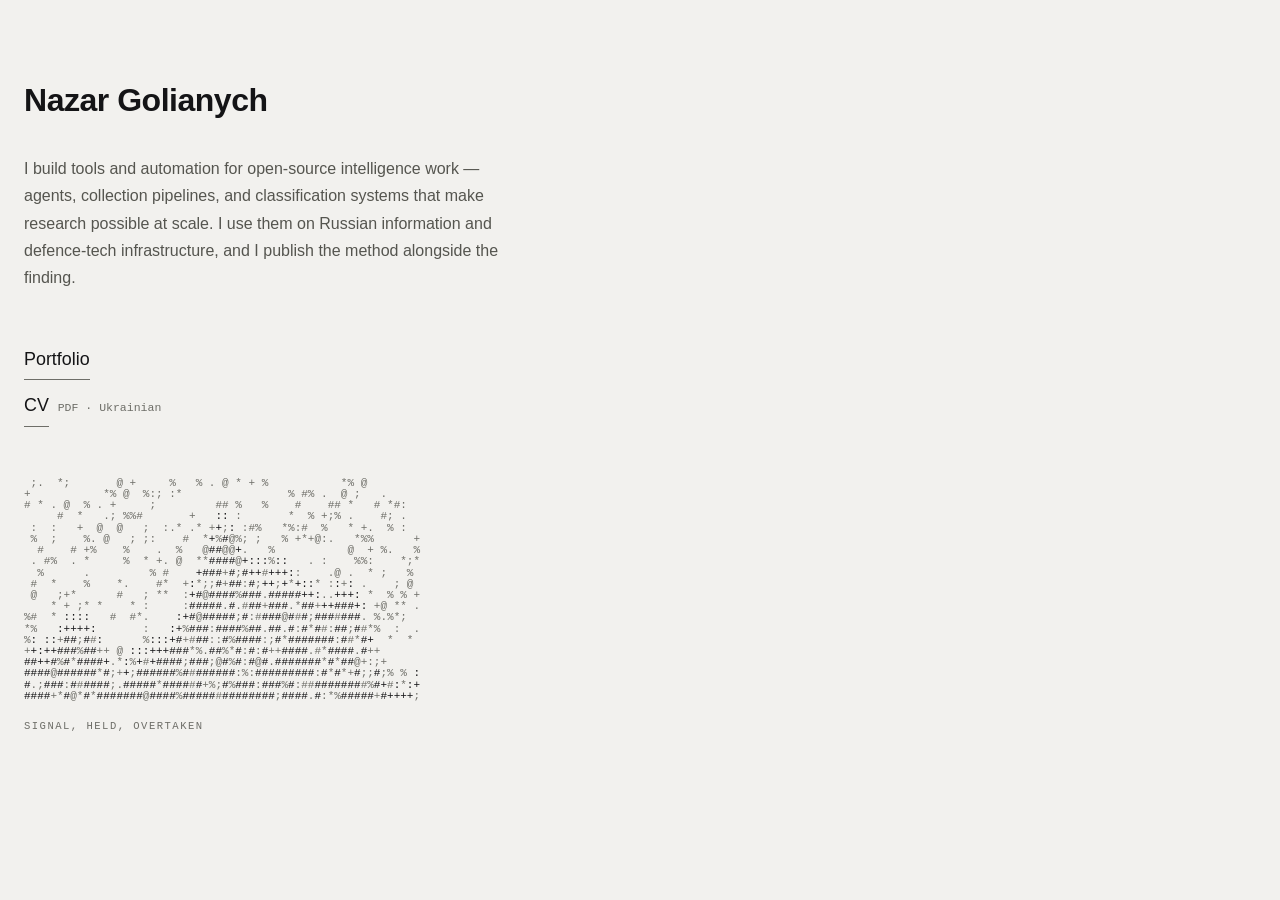
==== commit eb8313c7: "Engineering leads, tabs, amber, investigations in full Order. Engineering is now first everywhere — " ====
--- a/index.html
+++ b/index.html
@@ -4,7 +4,7 @@
 <meta charset="utf-8">
 <meta name="viewport" content="width=device-width, initial-scale=1">
 <title>Nazar Golianych</title>
-<meta name="description" content="OSINT analyst and tool-builder working on Russian information and defence-tech infrastructure.">
+<meta name="description" content="I build tools and automation for open-source intelligence work, and use them on Russian information and defence-tech infrastructure.">
 <link rel="stylesheet" href="assets/style.css">
 </head>
 <body class="landing">
@@ -12,10 +12,10 @@
   <h1>Nazar Golianych</h1>
 
   <p class="summary">
-    OSINT analyst and tool-builder. I work on Russian information and defence-tech
-    infrastructure — sanctions coverage, coordinated information networks, and the
-    corporate record behind both. I build the tooling that makes that work possible
-    at scale, and I publish the method alongside the finding.
+    I build tools and automation for open-source intelligence work — agents, collection
+    pipelines, and classification systems that make research possible at scale. I use them
+    on Russian information and defence-tech infrastructure, and I publish the method
+    alongside the finding.
   </p>
 
   <ul>
--- a/assets/style.css
+++ b/assets/style.css
@@ -1,8 +1,10 @@
 /* ------------------------------------------------------------------
    Nazar Golianych — shared surface
 
-   One accent. It marks the finding and nothing else: zeros, gaps, the
-   number an entry exists to report, the active row. Never on a heading,
+   One accent, amber. It marks the finding and nothing else: zeros, gaps,
+   the number an entry exists to report, the active tab and row. Amber
+   reads as a designation mark rather than an error state — red made every
+   gap look like a warning and flattened the distinction. Never on a heading,
    never on body text, never decorative. Everything else is grey.
    Charts that need two states use accent against --ink-3 or a hairline,
    never a second hue.
@@ -12,7 +14,7 @@
   --bg:#0C0C0E; --panel:#131316; --panel-2:#191A1D;
   --ink:#EDEDEA; --ink-2:#9A9A96; --ink-3:#7C7C77;
   --rule:#232326; --rule-2:#1A1A1D;
-  --accent:#FF4F35; --accent-bg:#1F0F0C;
+  --accent:#E3A23C; --accent-bg:#241A0C; --chart-neutral:#55554F;
   --mono:ui-monospace,"SF Mono",SFMono-Regular,Menlo,Consolas,"Liberation Mono",monospace;
   --sans:-apple-system,BlinkMacSystemFont,"Segoe UI",Inter,Roboto,"Helvetica Neue",Arial,sans-serif;
   --list-w:25rem;
@@ -24,14 +26,14 @@
     --bg:#F2F1EE; --panel:#FAFAF8; --panel-2:#E9E8E4;
     --ink:#141416; --ink-2:#55554F; --ink-3:#6E6E68;
     --rule:#DBDAD5; --rule-2:#E9E8E4;
-    --accent:#C3341B; --accent-bg:#F8E7E2;
+    --accent:#8F6209; --accent-bg:#FAF0DC; --chart-neutral:#C4C3BD;
   }
 }
 :root[data-theme="light"]{
   --bg:#F2F1EE; --panel:#FAFAF8; --panel-2:#E9E8E4;
   --ink:#141416; --ink-2:#55554F; --ink-3:#6E6E68;
   --rule:#DBDAD5; --rule-2:#E9E8E4;
-  --accent:#C3341B; --accent-bg:#F8E7E2;
+  --accent:#8F6209; --accent-bg:#FAF0DC; --chart-neutral:#C4C3BD;
 }
 
 *{box-sizing:border-box}
@@ -98,13 +100,20 @@
 .search::before{content:"⌕"; position:absolute; left:.55rem; top:50%; transform:translateY(-52%);
   color:var(--ink-3); font-size:.9rem; pointer-events:none}
 
-/* group headers carry real weight — the two kinds must never be confused */
-.group-h{font-size:.95rem; font-weight:640; letter-spacing:.02em;
-  padding:1.6rem 1.2rem .7rem; border-top:3px solid var(--ink);
-  border-bottom:1px solid var(--rule); margin-top:1.4rem; background:var(--panel-2)}
-.group-h:first-of-type{margin-top:0; border-top-width:0}
-.group-h .n{font-family:var(--mono); font-size:.68rem; font-weight:400;
-  color:var(--ink-3); margin-left:.5rem}
+/* tabs — the category is a choice, not a typographic hint */
+.tabs{display:flex; margin:.9rem 0 .85rem; border-bottom:1px solid var(--rule)}
+.tab{flex:1 1 50%; min-width:0; background:none; border:0; cursor:pointer;
+  font-family:var(--mono); font-size:.7rem; letter-spacing:.13em; text-transform:uppercase;
+  color:var(--ink-3); padding:.6rem .3rem .55rem; min-height:44px;
+  border-bottom:2px solid transparent; margin-bottom:-1px; text-align:center}
+.tab:hover{color:var(--ink)}
+.tab .n{font-size:.66rem; opacity:.8; margin-left:.4rem}
+.tab[aria-selected="true"]{color:var(--accent); border-bottom-color:var(--accent)}
+.tabpanel[hidden]{display:none}
+.no-js .tabpanel[hidden]{display:block}
+.grouplabel{font-family:var(--mono); font-size:.66rem; letter-spacing:.14em;
+  text-transform:uppercase; color:var(--ink-3); padding:.9rem 1.2rem .3rem; display:none}
+.no-js .grouplabel{display:block}
 .year{font-family:var(--mono); font-size:.66rem; letter-spacing:.14em; color:var(--ink-3);
   padding:.9rem 1.2rem .3rem}
 .rows{list-style:none; margin:0; padding:0}
@@ -181,7 +190,7 @@
 .bar .lab{font-family:var(--mono); font-size:.75rem; color:var(--ink-2); line-height:1.3}
 .bar .val{font-family:var(--mono); font-size:.95rem; text-align:right; color:var(--ink)}
 .bar .track{position:relative; height:1.85rem; border:1px solid var(--rule); background:var(--bg)}
-.bar .fill{position:absolute; inset:0 auto 0 0; background:var(--ink-3)}
+.bar .fill{position:absolute; inset:0 auto 0 0; background:var(--chart-neutral)}
 /* the zero: same track, empty, accent hairline, digit where a bar would start */
 .bar.zero .track{border-color:var(--accent); background:var(--accent-bg)}
 .bar.zero .val,.bar.zero .lab{color:var(--accent)}
@@ -196,26 +205,26 @@
 .bar.stacked .sw{display:flex; height:1.5rem; min-width:2px}
 .bar.stacked .seg{display:block}
 .bar.stacked .seg.miss{background:var(--accent)}
-.bar.stacked .seg.have{background:var(--ink-3); border-left:1px solid var(--panel)}
+.bar.stacked .seg.have{background:var(--chart-neutral); border-left:1px solid var(--panel)}
 .bar.stacked .val{color:var(--accent)}
 .legend{display:flex; flex-wrap:wrap; gap:.4rem 1.2rem; margin:0 0 1rem; padding:0; list-style:none}
 .legend li{display:flex; align-items:center; gap:.4rem; font-family:var(--mono);
   font-size:.68rem; color:var(--ink-3)}
 .legend i{width:.85rem; height:.85rem; flex:none; display:block}
 .legend i.miss{background:var(--accent)}
-.legend i.have{background:var(--ink-3)}
+.legend i.have{background:var(--chart-neutral)}
 
 /* claim blocks — each group owns a column, so labels cannot collide */
 .claims{display:flex; gap:.5rem; align-items:flex-end}
 .claims .cg{display:flex; flex-direction:column; gap:.4rem; min-width:0}
 .claims .blocks{display:flex; gap:2px; height:3.4rem}
-.claims .blocks i{flex:1; display:block; background:var(--ink-3)}
+.claims .blocks i{flex:1; display:block; background:var(--chart-neutral)}
 .claims .cg.miss .blocks{height:4.6rem}
 .claims .cg.miss .blocks i{background:var(--accent)}
 .claims .cg.part .blocks{height:2.6rem}
-.claims .cg.part .blocks i{background:var(--ink-3); opacity:.55}
+.claims .cg.part .blocks i{background:var(--chart-neutral)}
 .claims .cg.ok .blocks{height:2rem}
-.claims .cg.ok .blocks i{background:var(--ink-3); opacity:.32}
+.claims .cg.ok .blocks i{background:var(--chart-neutral); opacity:.45}
 .claims .cl{font-family:var(--mono); font-size:.7rem; line-height:1.35; color:var(--ink-2)}
 .claims .cg.miss .cl{color:var(--accent)}
 .claims-after{margin:.9rem 0 0; padding:.55rem .7rem; border:1px solid var(--rule); background:var(--bg)}
